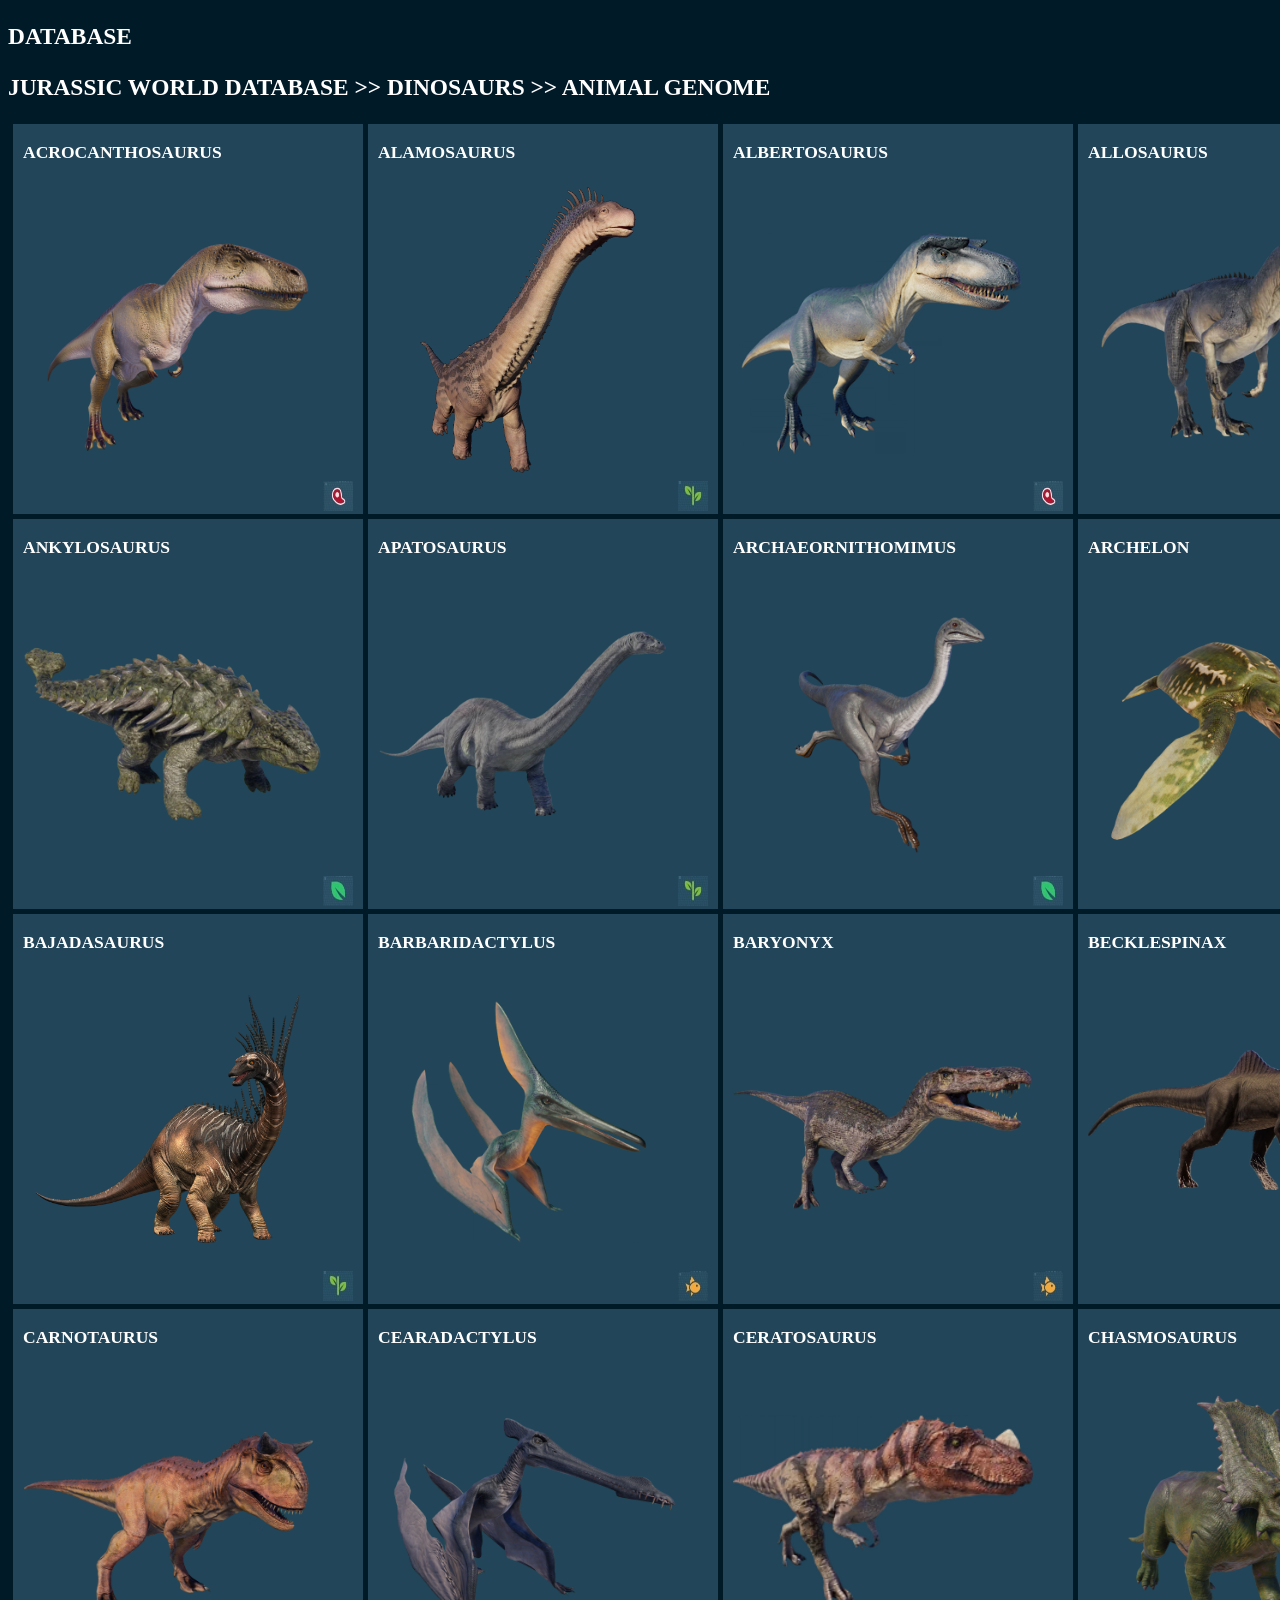
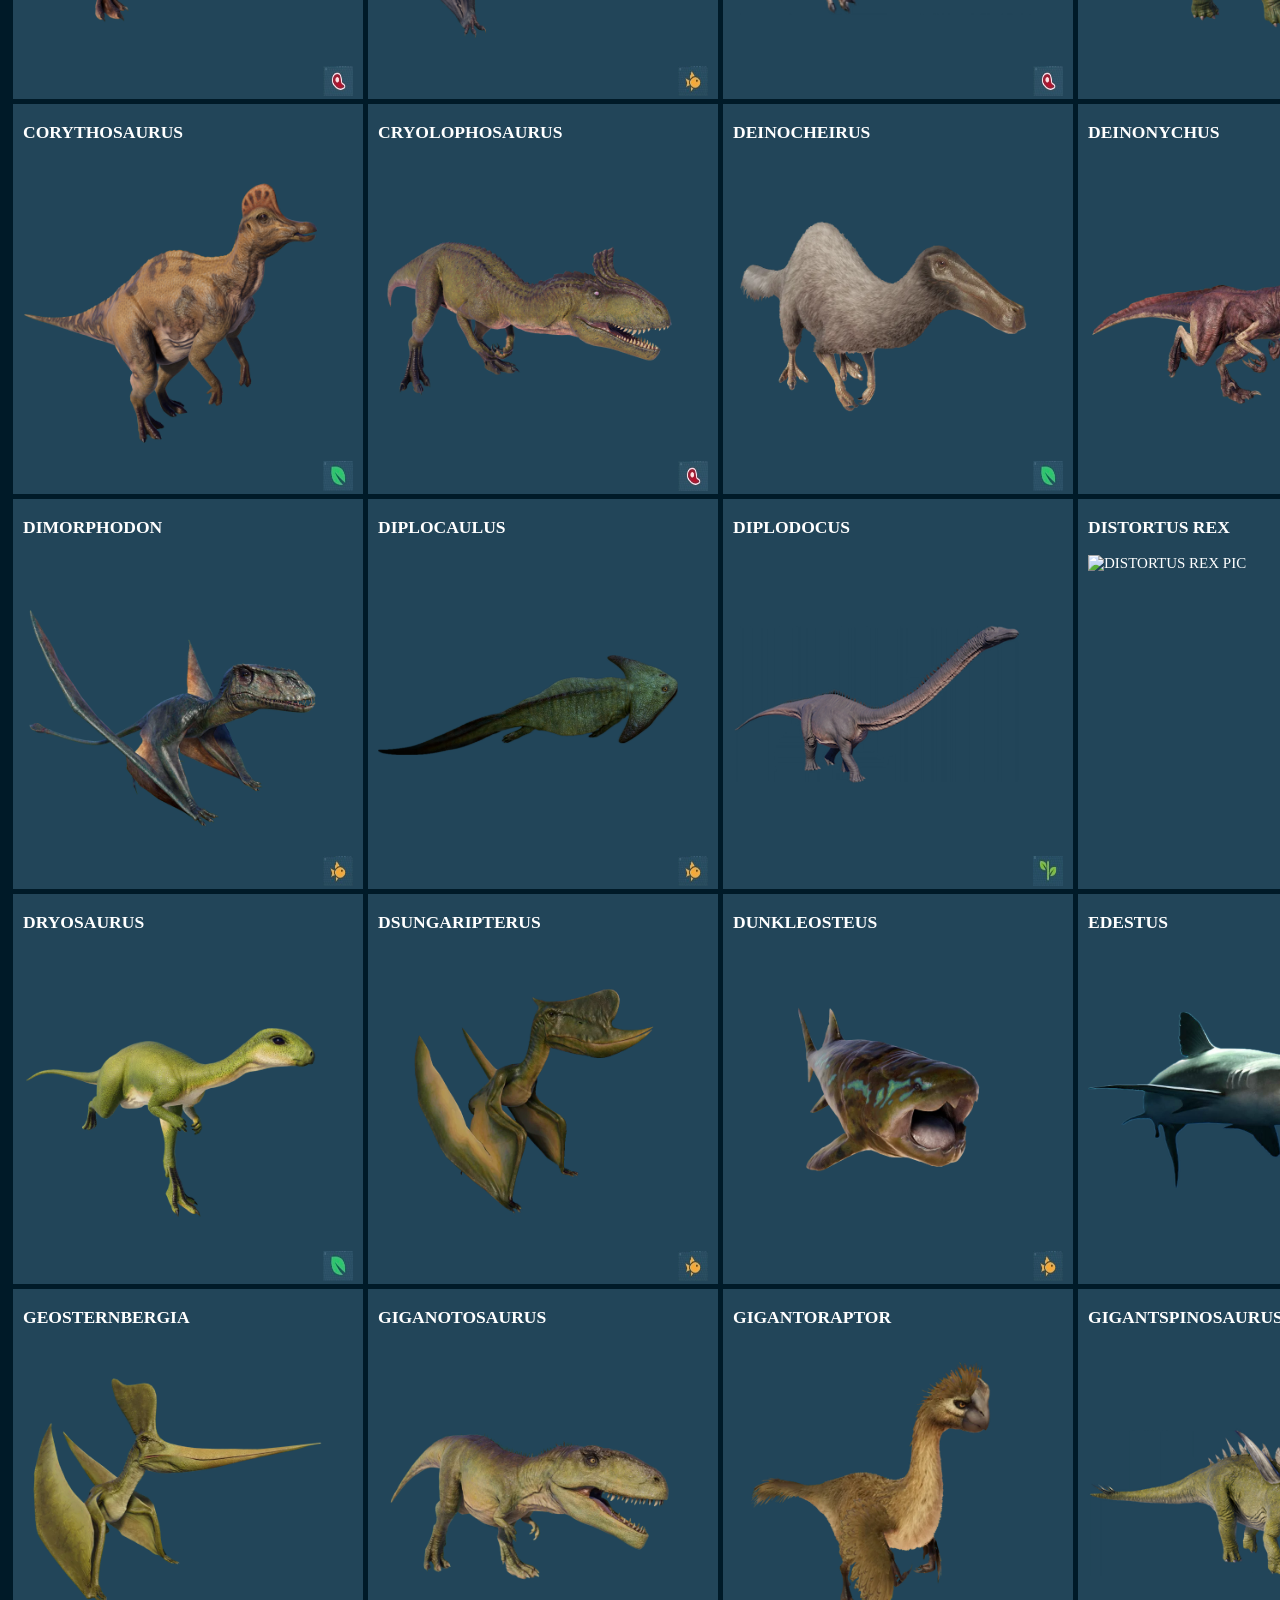
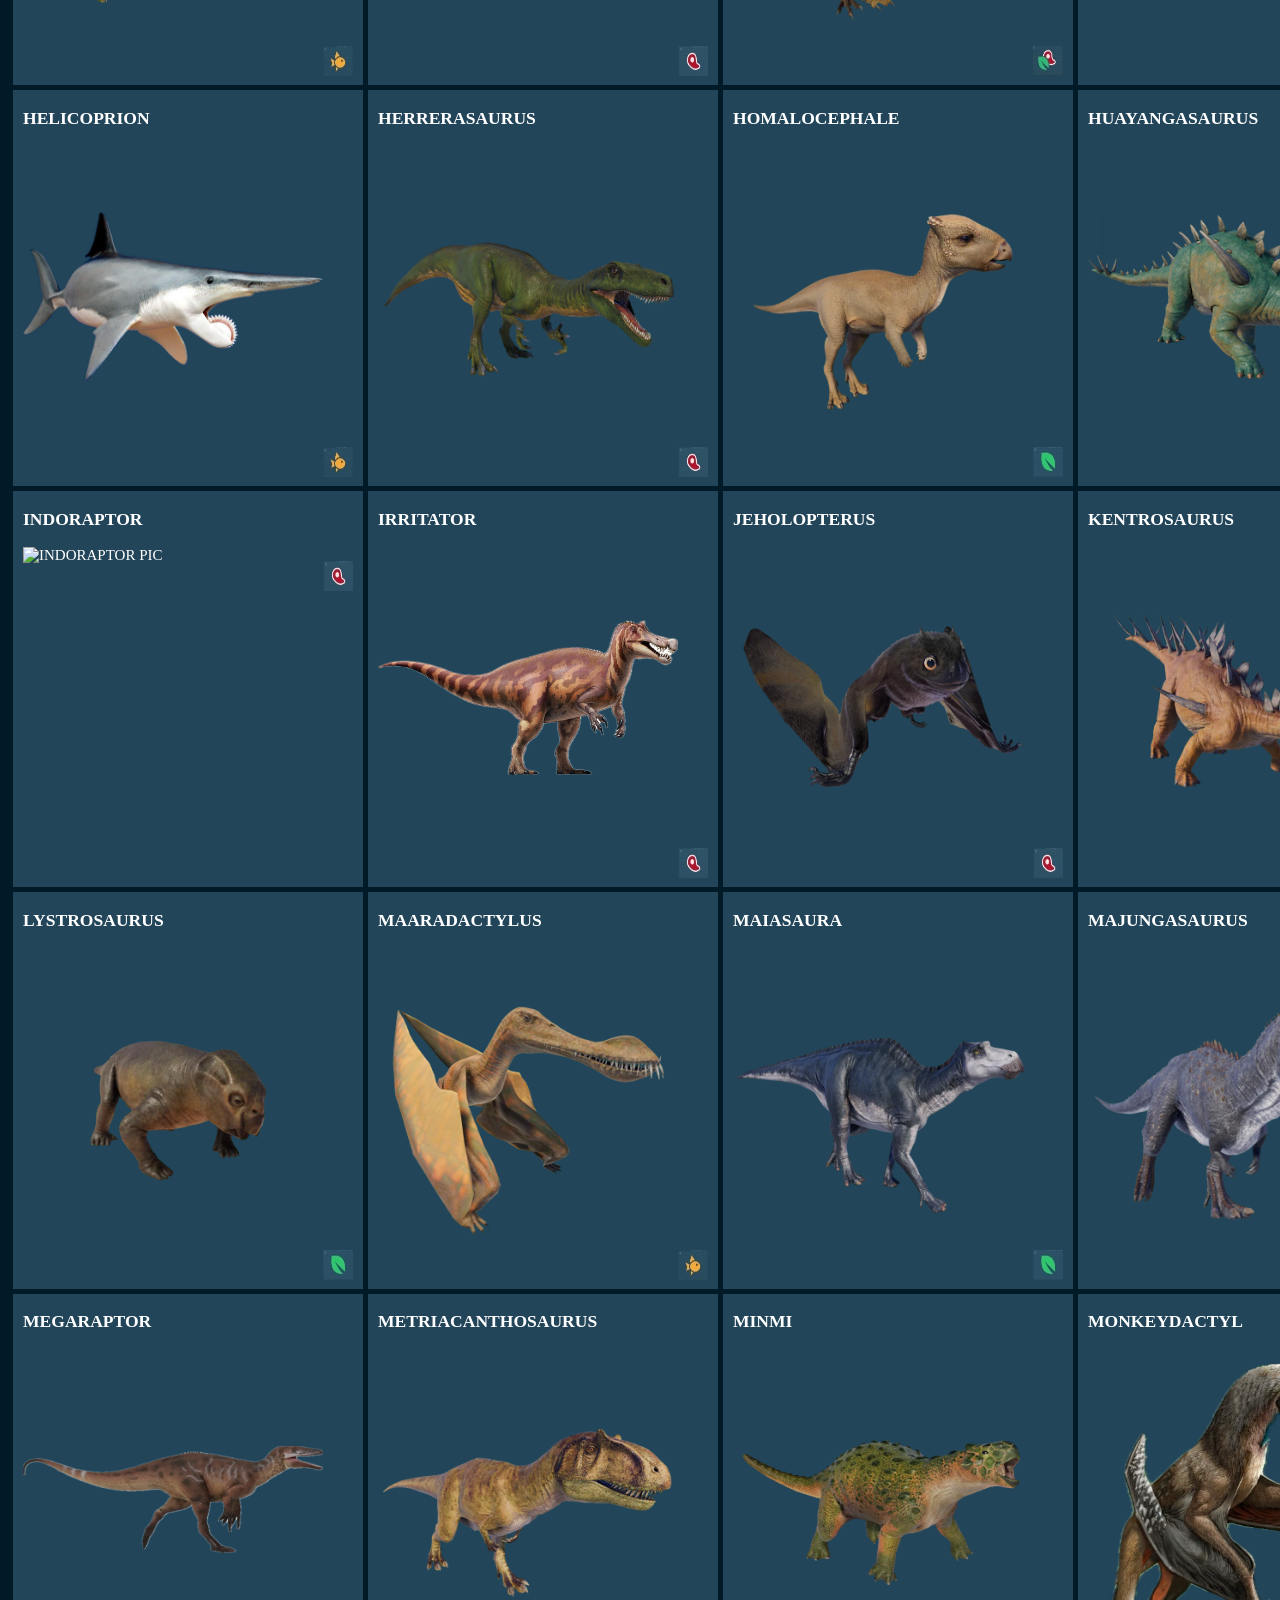
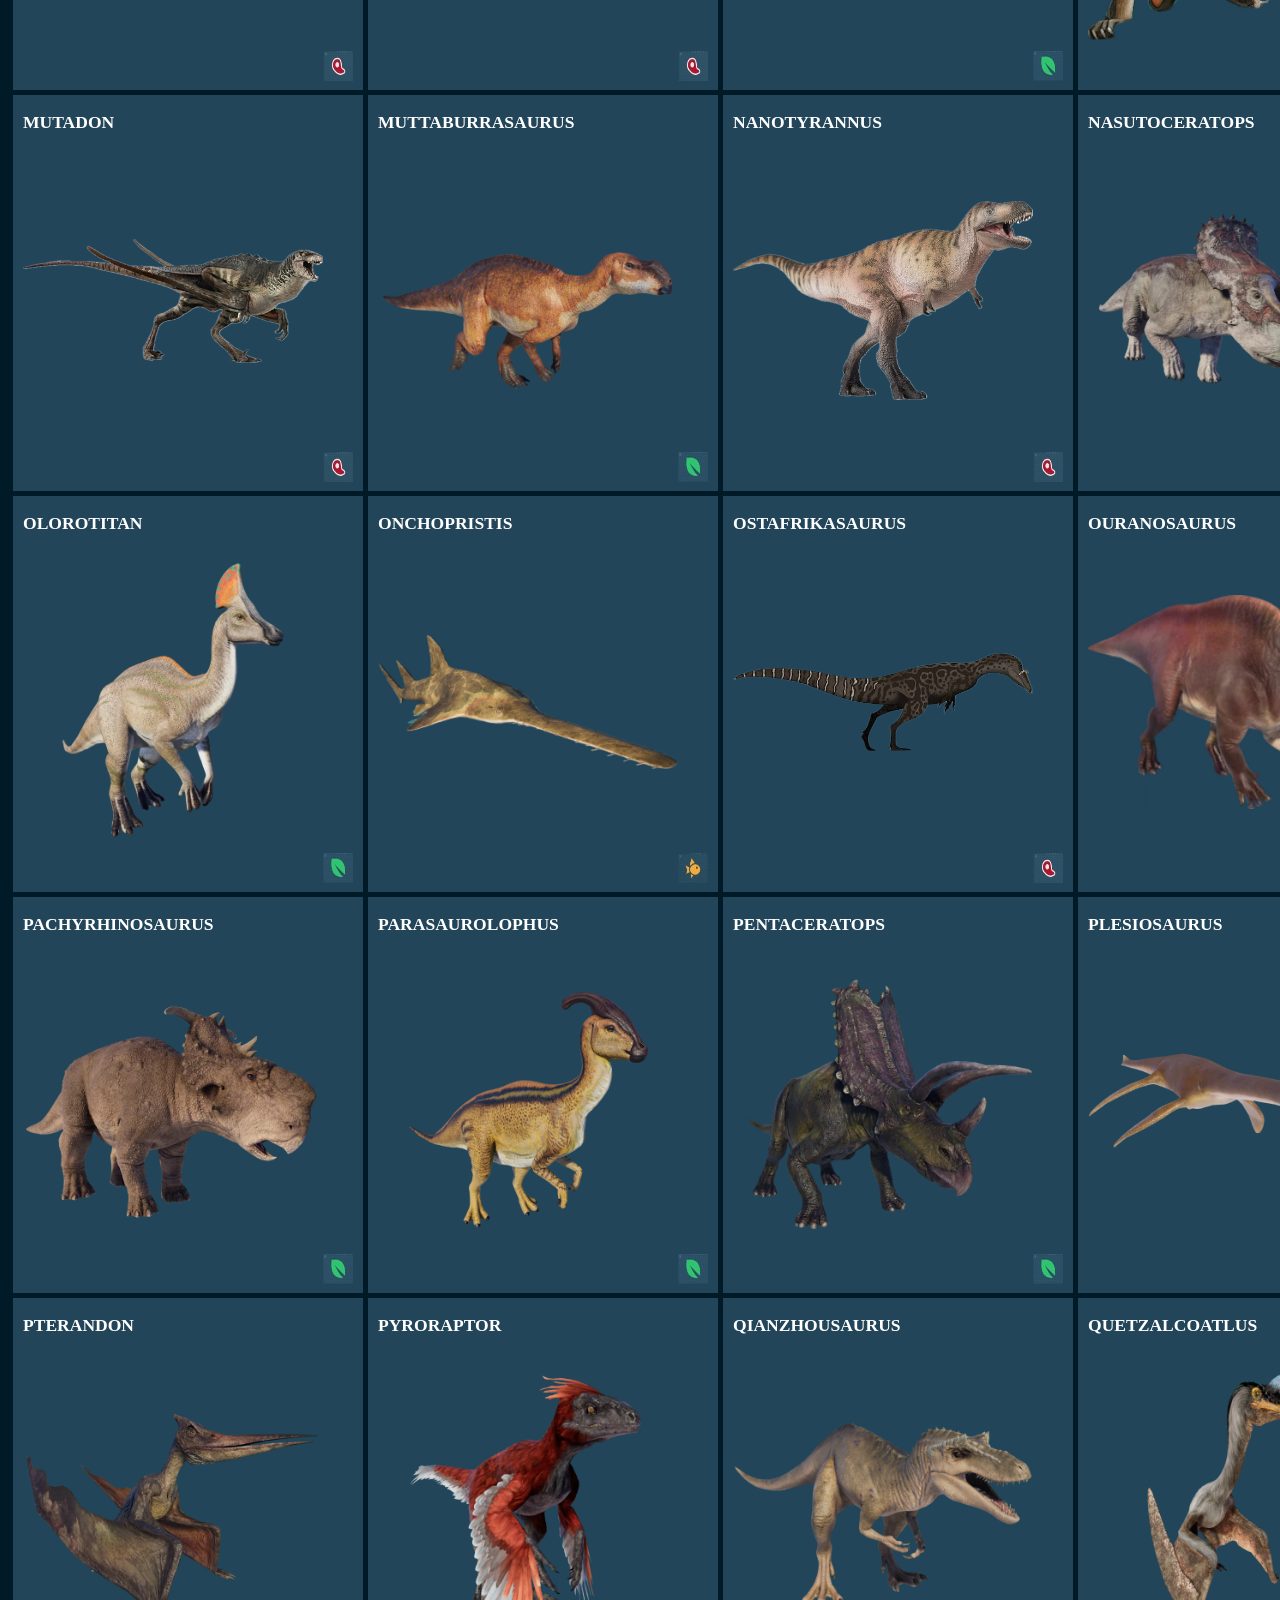
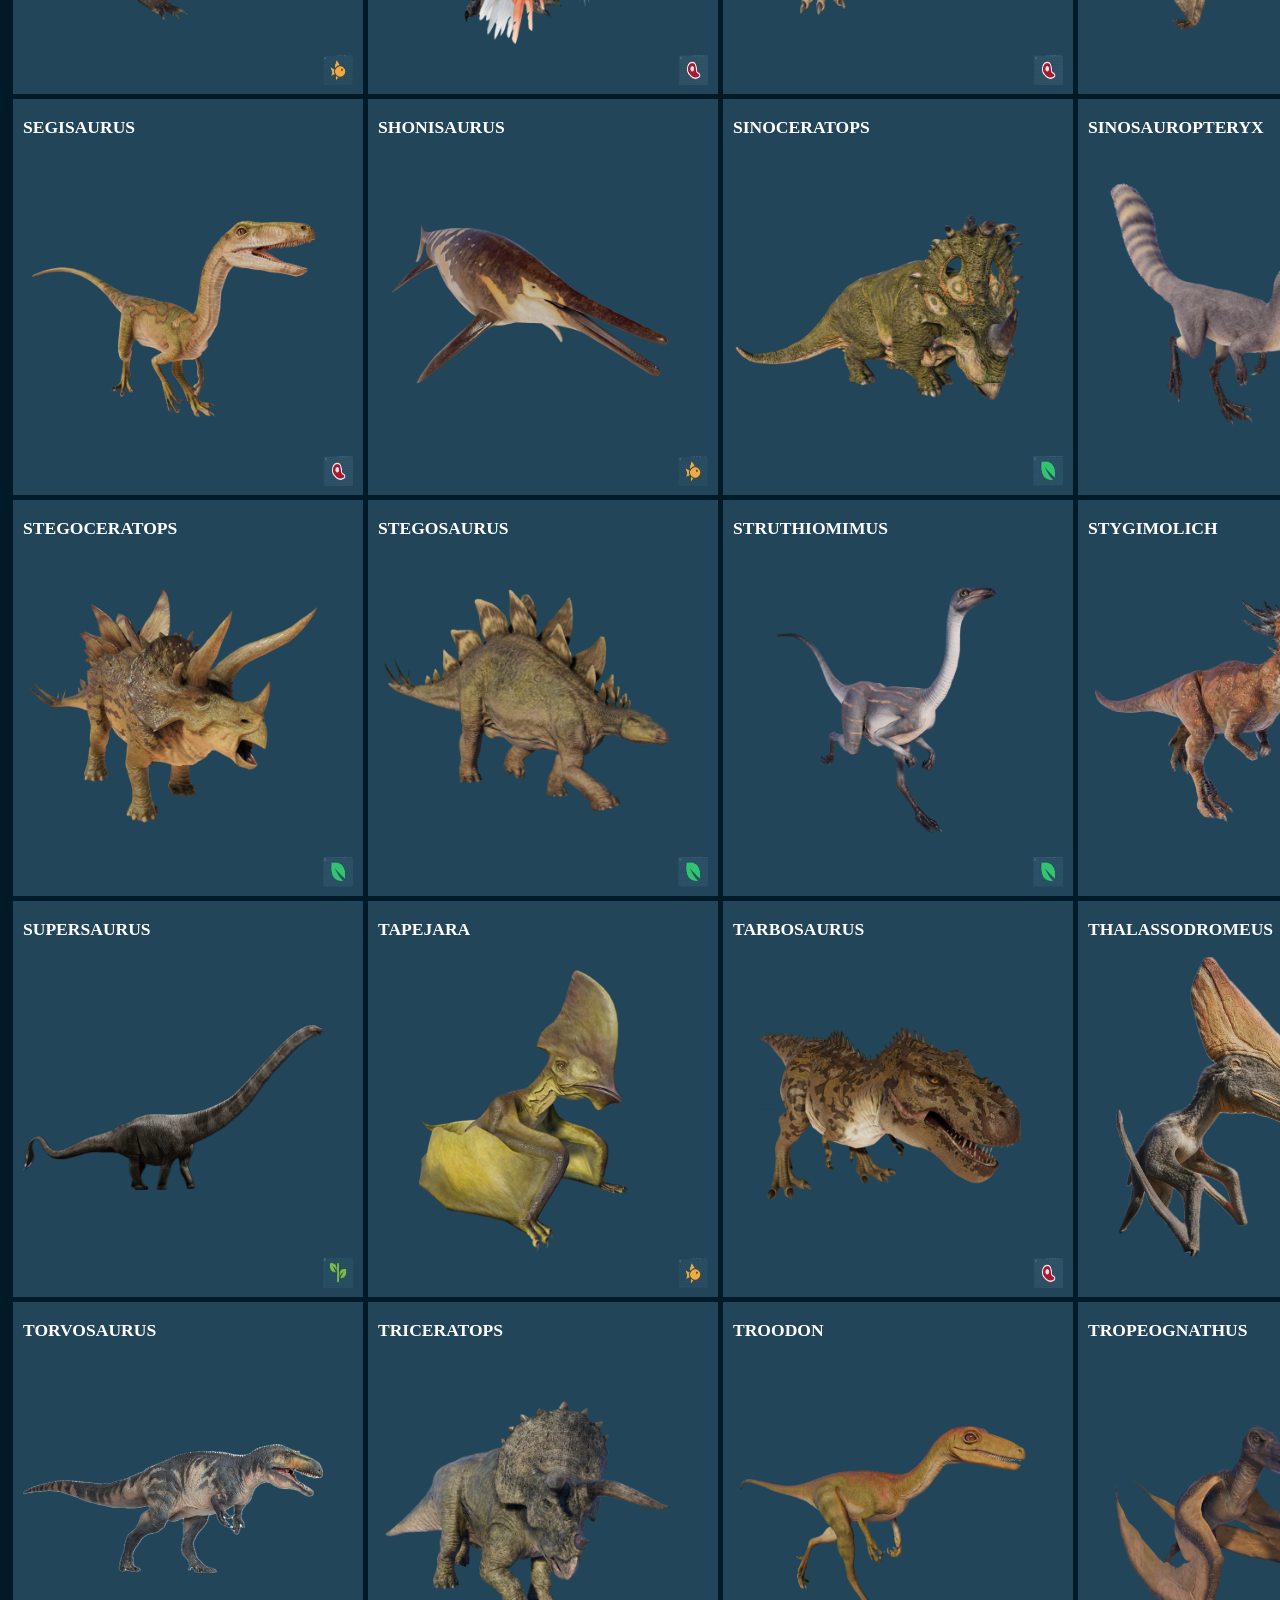
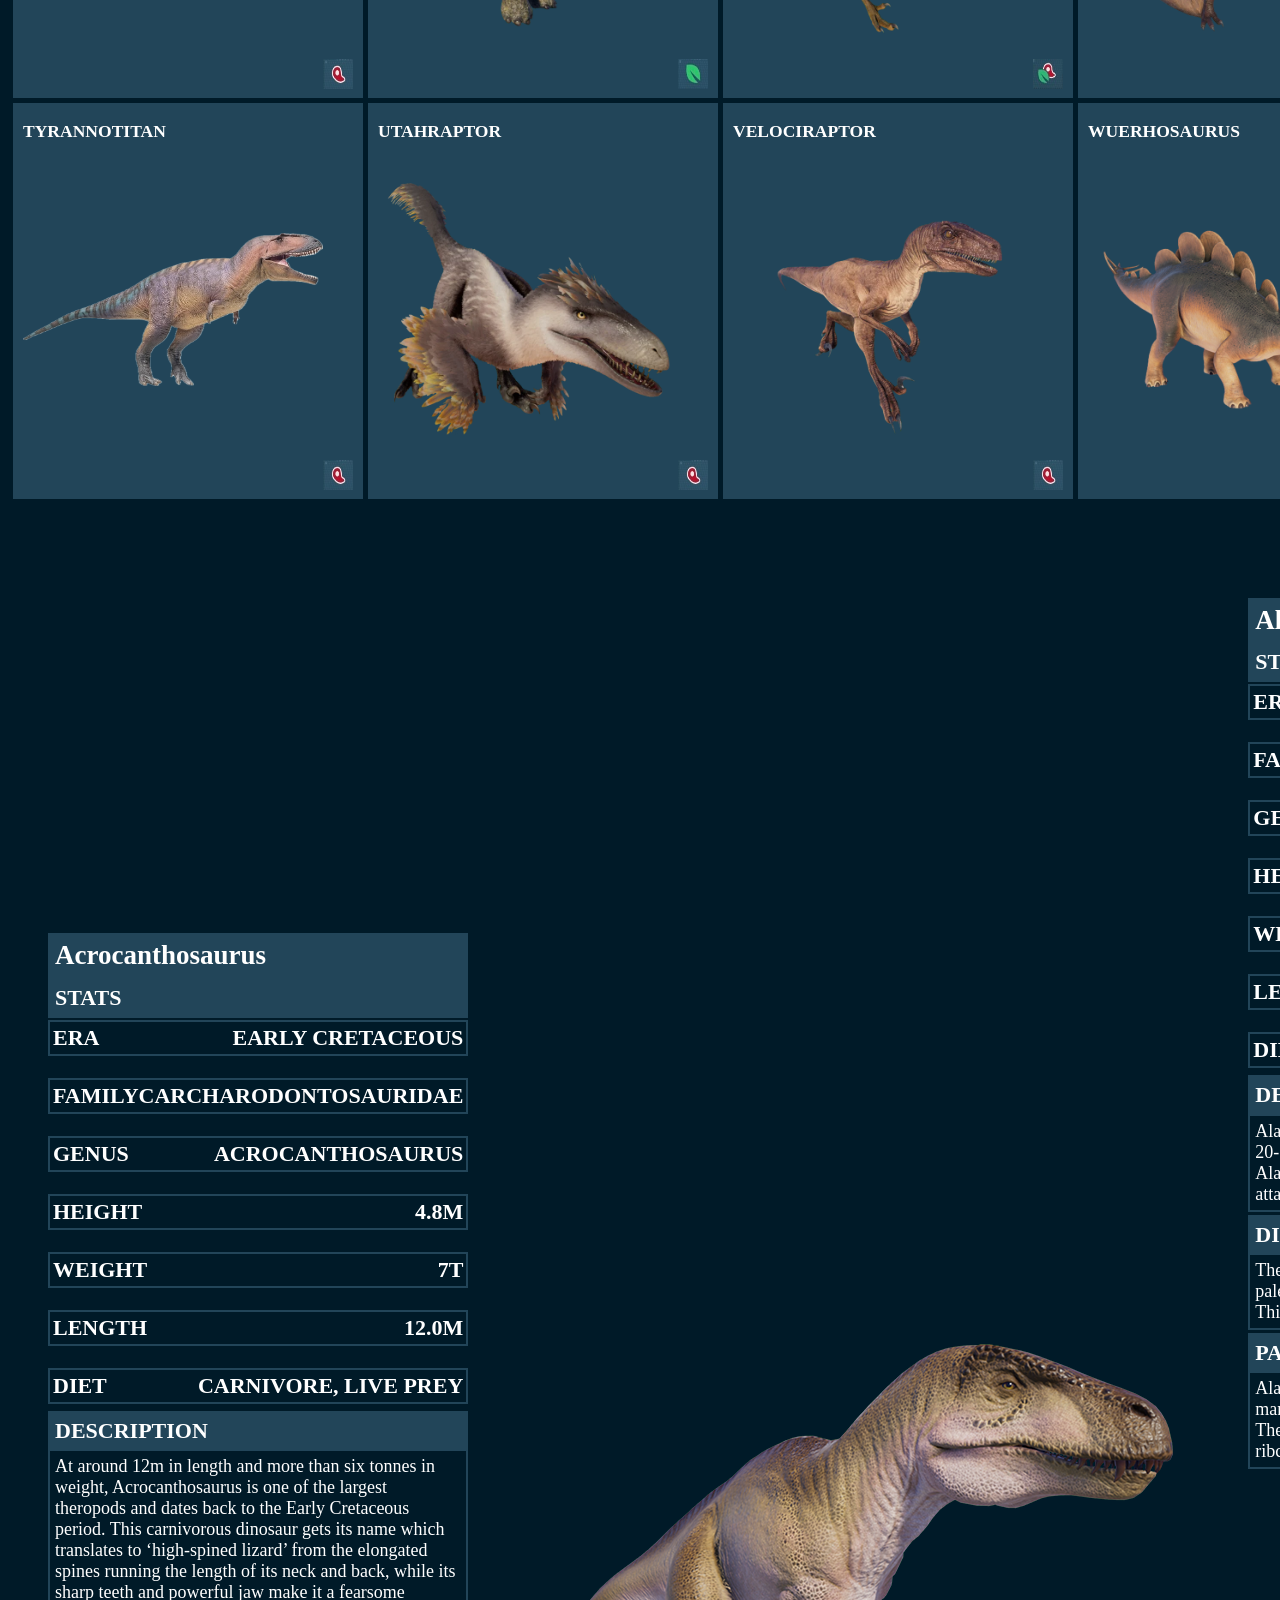
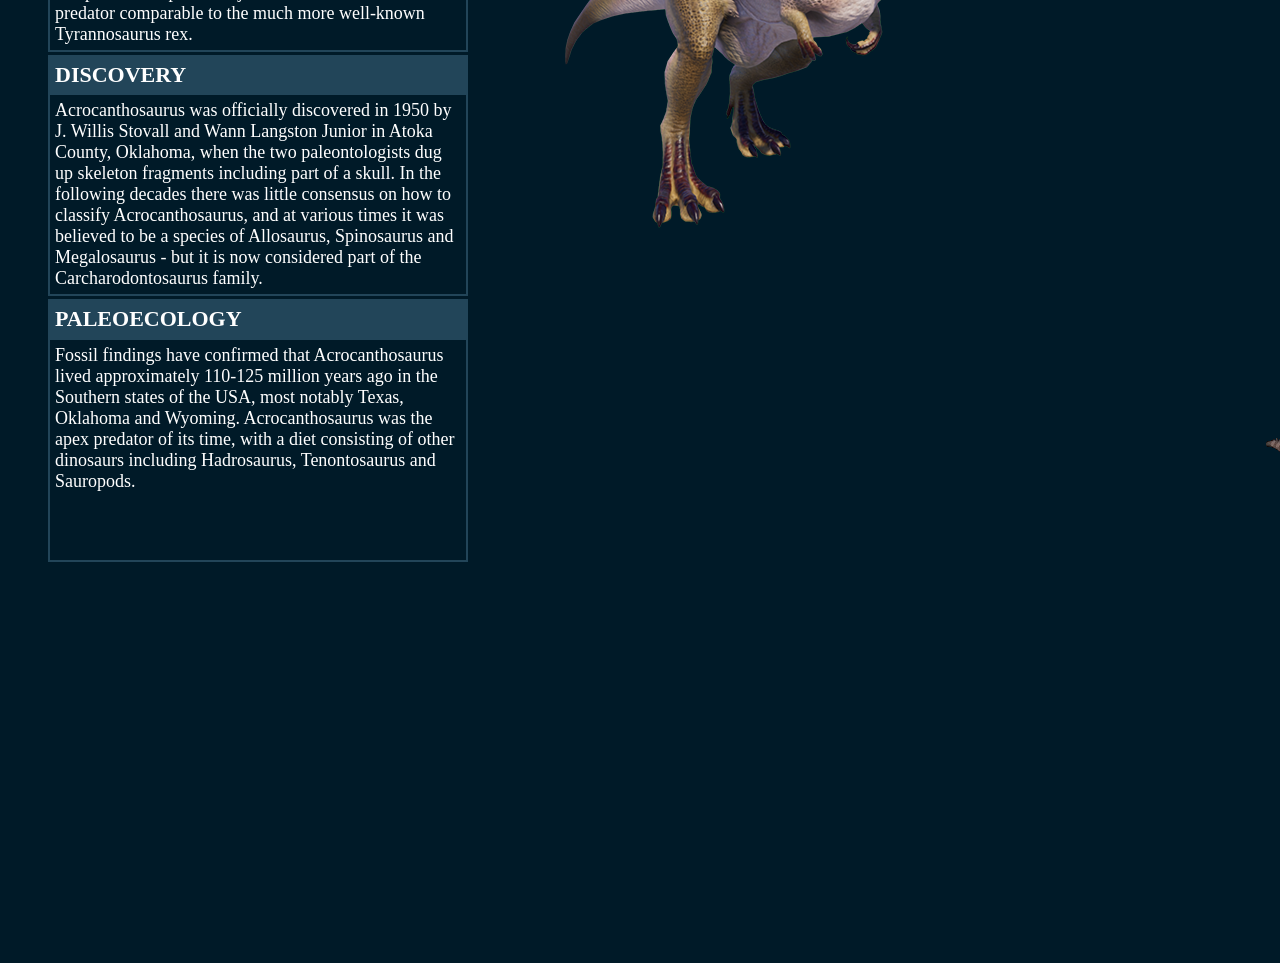
==== Dinosaur.html @ 654523eb "Layout" ====
<!DOCTYPE html>
<html lang="en">
  <!-- Head Start -->
  <head>
    <meta charset="UTF-8" />
    <meta name="viewport" content="width=device-width, initial-scale=1.0" />
    <title>JW Dinosaur Database</title>
    <link rel="stylesheet" href="style.css" />
    <favicon href="images/JWfavicon.png" />
  </head>
  <!-- Body Start -->
  <body style="background-color: rgb(0, 26, 40)">
    <section>
      <span class="Intro-Text">
        <h3>Database</h3 style="border: 2px solid #1e8ed3;">
        <h3>Jurassic World Database >> Dinosaurs >> Animal Genome</h3 style="border: 2px solid #1e8ed3;">
      </span>
    </section>
    <!-- Dinosaur Grid Start -->
    <!-- Each Grid has the name, image of dino, image of diet -->
    <section class="Dino-Grid">
      <div class="Dino-Card">
        <h3>Acrocanthosaurus</h3>
        <img
          class="Dino-Image"
          src="images/Acrocanthosaurus.png"
          alt="Acrocanthosaurus Pic"
        />
        <br />
        <img class="Dino-Diet" src="images/MeatIcon.jpg" alt="Diet Logo" />
      </div>

      <div class="Dino-Card">
        <h3>Alamosaurus</h3>
        <img
          class="Dino-Image"
          src="images/Alamosaurus.png"
          alt="Alamosaurus Pic"
        />
        <br />
        <img class="Dino-Diet" src="images/TallLeafIcon.jpg" alt="Diet Logo" />
      </div>

      <div class="Dino-Card">
        <h3>Albertosaurus</h3>
        <img
          class="Dino-Image"
          src="images/Albertosaurus.png"
          alt="Albertosaurus Pic"
        />
        <br />
        <img class="Dino-Diet" src="images/MeatIcon.jpg" alt="Diet Logo" />
      </div>

      <div class="Dino-Card">
        <h3>Allosaurus</h3>
        <img
          class="Dino-Image"
          src="images/Allosaurus.png"
          alt="Allosaurus Pic"
        />
        <br />
        <img class="Dino-Diet" src="images/MeatIcon.jpg" alt="Diet Logo" />
      </div>

      <div class="Dino-Card">
        <h3>Amargasaurus</h3>
        <img
          class="Dino-Image"
          src="images/Amargasaurus.png"
          alt=" AmargasaurusPic"
        />
        <br />
        <img class="Dino-Diet" src="images/TallLeafIcon.jpg" alt="Diet Logo" />
      </div>

      <div class="Dino-Card">
        <h3 class="Dino-text">Ammonite</h3>
        <img class="Dino-Image" src="images/Ammonite.png" alt="Ammonite Pic" />
        <br />
        <img class="Dino-Diet" src="images/FishIcon.jpg" alt="Diet Logo" />
      </div>

      <div class="Dino-Card">
        <h3>Ankylodocus</h3>
        <img
          class="Dino-Image"
          src="images/Ankylodocus.png"
          alt="Ankylodocus Pic"
        />
        <br />
        <img class="Dino-Diet" src="images/PlantIcon.jpg" alt="Diet Logo" />
      </div>

      <div class="Dino-Card">
        <h3>Ankylosaurus</h3>
        <img
          class="Dino-Image"
          src="images/Ankylosaurus.png"
          alt="Ankylosaurus Pic"
        />
        <br />
        <img class="Dino-Diet" src="images/PlantIcon.jpg" alt="Diet Logo" />
      </div>

      <div class="Dino-Card">
        <h3>Apatosaurus</h3>
        <img
          class="Dino-Image"
          src="images/Apatosaurus.png"
          alt="Apatosaurus Pic"
        />
        <br />
        <img class="Dino-Diet" src="images/TallLeafIcon.jpg" alt="Diet Logo" />
      </div>

      <div class="Dino-Card">
        <h3>Archaeornithomimus</h3>
        <img
          class="Dino-Image"
          src="images/Archaeornithomimus.png"
          alt="Archaeornithomimus Pic"
        />
        <br />
        <img class="Dino-Diet" src="images/PlantIcon.jpg" alt="Diet Logo" />
      </div>

      <div class="Dino-Card">
        <h3>Archelon</h3>
        <img
          class="Dino-Image"
          class="Dino-Image"
          src="images/Archelon.png"
          alt="Archelon Pic"
        />
        <br />
        <img class="Dino-Diet" src="images/FishIcon.jpg" alt="Diet Logo" />
      </div>

      <div class="Dino-Card">
        <h3>Atrociraptor</h3>
        <img
          class="Dino-Image"
          src="images/Atrociraptor.png"
          alt="Atrociraptor Pic"
        />
        <br />
        <img class="Dino-Diet" src="images/MeatIcon.jpg" alt="Diet Logo" />
      </div>

      <div class="Dino-Card">
        <h3>Attenborosaurus</h3>
        <img
          class="Dino-Image"
          src="images/Attenborosaurus.png"
          alt="Attenborosaurus Pic"
        />
        <br />
        <img class="Dino-Diet" src="images/FishIcon.jpg" alt="Diet Logo" />
      </div>

      <div class="Dino-Card">
        <h3>Australovenator</h3>
        <img
          class="Dino-Image"
          class="Dino-Image"
          src="images/Australovenator.png"
          alt="Australovenator Pic"
        />
        <br />
        <img class="Dino-Diet" src="images/MeatIcon.jpg" alt="Diet Logo" />
      </div>

      <div class="Dino-Card">
        <h3>Bajadasaurus</h3>
        <img
          class="Dino-Image"
          src="images/Bajadasaurus.png"
          alt="Bajadasaurus Pic"
        />
        <br />
        <img class="Dino-Diet" src="images/TallLeafIcon.jpg" alt="Diet Logo" />
      </div>

      <div class="Dino-Card">
        <h3>Barbaridactylus</h3>
        <img
          class="Dino-Image"
          src="images/Barbaridactylus.png"
          alt="Barbaridactylus Pic"
        />
        <br />
        <img class="Dino-Diet" src="images/FishIcon.jpg" alt="Diet Logo" />
      </div>

      <div class="Dino-Card">
        <h3>Baryonyx</h3>
        <img class="Dino-Image" src="images/Baryonyx.png" alt="Baryonyx Pic" />
        <br />
        <img class="Dino-Diet" src="images/FishIcon.jpg" alt="Diet Logo" />
      </div>

      <div class="Dino-Card">
        <h3>Becklespinax</h3>
        <img
          class="Dino-Image"
          src="images/Becklespinax.png"
          alt="Becklespinax Pic"
        />
        <br />
        <img class="Dino-Diet" src="images/MeatIcon.jpg" alt="Diet Logo" />
      </div>

      <div class="Dino-Card">
        <h3>Brachiosaurus</h3>
        <img
          class="Dino-Image"
          src="images/Brachiosaurus.png"
          alt="Brachiosaurus Pic"
        />
        <br />
        <img class="Dino-Diet" src="images/TallLeafIcon.jpg" alt="Diet Logo" />
      </div>

      <div class="Dino-Card">
        <h3>Camarasaurus</h3>
        <img
          class="Dino-Image"
          src="images/Camarasaurus.png"
          alt="Camarasaurus Pic"
        />
        <br />
        <img class="Dino-Diet" src="images/TallLeafIcon.jpg" alt="Diet Logo" />
      </div>

      <div class="Dino-Card">
        <h3>Carcharodontosaurus</h3>
        <img
          class="Dino-Image"
          class="Dino-Image"
          src="images/Carcharodontosaurus.png"
          alt="Carcharodontosaurus Pic"
        />
        <br />
        <img class="Dino-Diet" src="images/MeatIcon.jpg" alt="Diet Logo" />
      </div>

      <div class="Dino-Card">
        <h3>Carnotaurus</h3>
        <img
          class="Dino-Image"
          src="images/Carnotaurus.png"
          alt="Carnotaurus Pic"
        />
        <br />
        <img class="Dino-Diet" src="images/MeatIcon.jpg" alt="Diet Logo" />
      </div>

      <div class="Dino-Card">
        <h3>Cearadactylus</h3>
        <img
          class="Dino-Image"
          src="images/Cearadactylus.png"
          alt="Cearadactylus Pic"
        />
        <br />
        <img class="Dino-Diet" src="images/FishIcon.jpg" alt="Diet Logo" />
      </div>

      <div class="Dino-Card">
        <h3>Ceratosaurus</h3>
        <img
          class="Dino-Image"
          src="images/Ceratosaurus.png"
          alt="Ceratosaurus Pic"
        />
        <br />
        <img class="Dino-Diet" src="images/MeatIcon.jpg" alt="Diet Logo" />
      </div>

      <div class="Dino-Card">
        <h3>Chasmosaurus</h3>
        <img
          class="Dino-Image"
          src="images/Chasmosaurus.png"
          alt="Chasmosaurus Pic"
        />
        <br />
        <img class="Dino-Diet" src="images/PlantIcon.jpg" alt="Diet Logo" />
      </div>

      <div class="Dino-Card">
        <h3>Coelophysis</h3>
        <img
          class="Dino-Image"
          src="images/Coelophysis.png"
          alt="Coelophysis Pic"
        />
        <br />
        <img class="Dino-Diet" src="images/MeatIcon.jpg" alt="Diet Logo" />
      </div>

      <div class="Dino-Card">
        <h3>Procompsognathus</h3>
        <img
          class="Dino-Image"
          src="images/Compsognathus.png"
          alt="Compsognathus Pic"
        />
        <br />
        <img class="Dino-Diet" src="images/MeatIcon.jpg" alt="Diet Logo" />
      </div>

      <div class="Dino-Card">
        <h3>Concavenator</h3>
        <img
          class="Dino-Image"
          src="images/Concaventor.png"
          alt="Concavenator Pic"
        />
        <br />
        <img class="Dino-Diet" src="images/MeatIcon.jpg" alt="Diet Logo" />
      </div>

      <div class="Dino-Card">
        <h3>Corythosaurus</h3>
        <img
          class="Dino-Image"
          src="images/Corythosaurus.png"
          alt="Corythosaurus Pic"
        />
        <br />
        <img class="Dino-Diet" src="images/PlantIcon.jpg" alt="Diet Logo" />
      </div>

      <div class="Dino-Card">
        <h3>Cryolophosaurus</h3>
        <img
          class="Dino-Image"
          src="images/Cryolophosaurus.png"
          alt="Cryolophosaurus Pic"
        />
        <br />
        <img class="Dino-Diet" src="images/MeatIcon.jpg" alt="Diet Logo" />
      </div>

      <div class="Dino-Card">
        <h3>Deinocheirus</h3>
        <img
          class="Dino-Image"
          src="images/Deinocheirus.png"
          alt="Deinocheirus Pic"
        />
        <br />
        <img class="Dino-Diet" src="images/PlantIcon.jpg" alt="Diet Logo" />
      </div>

      <div class="Dino-Card">
        <h3>Deinonychus</h3>
        <img
          class="Dino-Image"
          src="images/Deinonychus.png"
          alt="Deinonychus Pic"
        />
        <br />
        <img class="Dino-Diet" src="images/MeatIcon.jpg" alt="Diet Logo" />
      </div>

      <div class="Dino-Card">
        <h3>Deinosuchus</h3>
        <img
          class="Dino-Image"
          src="images/Deinosuchus.png"
          alt="Deinosuchus Pic"
        />
        <br />
        <img class="Dino-Diet" src="images/MeatIcon.jpg" alt="Diet Logo" />
      </div>

      <div class="Dino-Card">
        <h3>Dilophosaurus</h3>
        <img
          class="Dino-Image"
          src="images/Dilophosuarus.png"
          alt="Dilophosaurus Pic"
        />
        <br />
        <img class="Dino-Diet" src="images/MeatIcon.jpg" alt="Diet Logo" />
      </div>

      <div class="Dino-Card">
        <h3>Dimetrodon</h3>
        <img
          class="Dino-Image"
          src="images/Dimetrodon.png"
          alt="Dimetrodon Pic"
        />
        <br />
        <img class="Dino-Diet" src="images/MeatIcon.jpg" alt="Diet Logo" />
      </div>

      <div class="Dino-Card">
        <h3>Dimorphodon</h3>
        <img
          class="Dino-Image"
          src="images/Dimorphodon.png"
          alt="Dimorphodon Pic"
        />
        <br />
        <img class="Dino-Diet" src="images/FishIcon.jpg" alt="Diet Logo" />
      </div>

      <div class="Dino-Card">
        <h3>Diplocaulus</h3>
        <img
          class="Dino-Image"
          src="images/Diplocaulus.png"
          alt="Diplocaulus Pic"
        />
        <br />
        <img class="Dino-Diet" src="images/FishIcon.jpg" alt="Diet Logo" />
      </div>

      <div class="Dino-Card">
        <h3>Diplodocus</h3>
        <img
          class="Dino-Image"
          src="images/Diplodocus.png"
          alt="Diplodocus Pic"
        />
        <br />
        <img class="Dino-Diet" src="images/TallLeafIcon.jpg" alt="Diet Logo" />
      </div>

      <div class="Dino-Card">
        <h3>Distortus Rex</h3>
        <img
          class="Dino-Image"
          src="images/Distortus Rex.png"
          alt="Distortus Rex Pic"
        />
        <br />
        <img class="Dino-Diet" src="images/MeatIcon.jpg" alt="Diet Logo" />
      </div>

      <div class="Dino-Card">
        <h3>Dracorex</h3>
        <img class="Dino-Image" src="images/Dracorex.png" alt="Dracorex Pic" />
        <br />
        <img class="Dino-Diet" src="images/PlantIcon.jpg" alt="Diet Logo" />
      </div>

      <div class="Dino-Card">
        <h3>Dracoventator</h3>
        <img
          class="Dino-Image"
          src="images/Dracovenator.png"
          alt="Dracovenator Pic"
        />
        <br />
        <img class="Dino-Diet" src="images/MeatIcon.jpg" alt="Diet Logo" />
      </div>

      <div class="Dino-Card">
        <h3>Dreadnoughtus</h3>
        <img
          class="Dino-Image"
          src="images/Dreadnoughtus.png"
          alt="Dreadnoughtus Pic"
        />
        <br />
        <img class="Dino-Diet" src="images/TallLeafIcon.jpg" alt="Diet Logo" />
      </div>

      <div class="Dino-Card">
        <h3>Dryosaurus</h3>
        <img
          class="Dino-Image"
          src="images/Dryosaurus.png"
          alt="Dryosaurus Pic"
        />
        <br />
        <img class="Dino-Diet" src="images/PlantIcon.jpg" alt="Diet Logo" />
      </div>

      <div class="Dino-Card">
        <h3>Dsungaripterus</h3>
        <img
          class="Dino-Image"
          src="images/Dsungaripterus.png"
          alt="Dsungaripterus Pic"
        />
        <br />
        <img class="Dino-Diet" src="images/FishIcon.jpg" alt="Diet Logo" />
      </div>

      <div class="Dino-Card">
        <h3>Dunkleosteus</h3>
        <img
          class="Dino-Image"
          src="images/Dunkleosteus.png"
          alt="Dunkleosteus Pic"
        />
        <br />
        <img class="Dino-Diet" src="images/FishIcon.jpg" alt="Diet Logo" />
      </div>

      <div class="Dino-Card">
        <h3>Edestus</h3>
        <img class="Dino-Image" src="images/Edestus.png" alt="Edestus Pic" />
        <br />
        <img class="Dino-Diet" src="images/FishIcon.jpg" alt="Diet Logo" />
      </div>

      <div class="Dino-Card">
        <h3>Edmontosaurus</h3>
        <img
          class="Dino-Image"
          src="images/Edmontosaurus.png"
          alt="Edmontosaurus Pic"
        />
        <br />
        <img class="Dino-Diet" src="images/PlantIcon.jpg" alt="Diet Logo" />
      </div>

      <div class="Dino-Card">
        <h3>Elasmosaurus</h3>
        <img
          class="Dino-Image"
          src="images/Elasmosaurus.png"
          alt="Elasmosaurus Pic"
        />
        <br />
        <img class="Dino-Diet" src="images/FishIcon.jpg" alt="Diet Logo" />
      </div>

      <div class="Dino-Card">
        <h3>Galimimus</h3>
        <img
          class="Dino-Image"
          src="images/Gallimimus.png"
          alt="Galimimus Pic"
        />
        <br />
        <img class="Dino-Diet" src="images/PlantIcon.jpg" alt="Diet Logo" />
      </div>

      <div class="Dino-Card">
        <h3>Geosternbergia</h3>
        <img
          class="Dino-Image"
          src="images/Geosternbergia.png"
          alt="Geosternbergia Pic"
        />
        <br />
        <img class="Dino-Diet" src="images/FishIcon.jpg" alt="Diet Logo" />
      </div>

      <div class="Dino-Card">
        <h3>Giganotosaurus</h3>
        <img
          class="Dino-Image"
          src="images/Giganotosaurus.png"
          alt="Giganotosaurus Pic"
        />
        <br />
        <img class="Dino-Diet" src="images/MeatIcon.jpg" alt="Diet Logo" />
      </div>

      <div class="Dino-Card">
        <h3>Gigantoraptor</h3>
        <img
          class="Dino-Image"
          src="images/Gigantoraptor.png"
          alt="Gigantoraptor Pic"
        />
        <br />
        <img class="Dino-Diet" src="images/Omnivore.jpg" alt="Diet Logo" />
      </div>

      <div class="Dino-Card">
        <h3>Gigantspinosaurus</h3>
        <img
          class="Dino-Image"
          src="images/Gigantspinosaurus.png"
          alt="Giganotosaurus Pic"
        />
        <br />
        <img class="Dino-Diet" src="images/PlantIcon.jpg" alt="Diet Logo" />
      </div>

      <div class="Dino-Card">
        <h3>Gorgonops</h3>
        <img
          class="Dino-Image"
          src="images/Gorgonops.png"
          alt="Gorgonops Pic"
        />
        <br />
        <img class="Dino-Diet" src="images/MeatIcon.jpg" alt="Diet Logo" />
      </div>

      <div class="Dino-Card">
        <h3>Gorgosaurus</h3>
        <img
          class="Dino-Image"
          src="images/Gorgosaurus.png"
          alt="Gorgosaurus Pic"
        />
        <br />
        <img class="Dino-Diet" src="images/MeatIcon.jpg" alt="Diet Logo" />
      </div>

      <div class="Dino-Card">
        <h3>Hatzegopteryx</h3>
        <img
          class="Dino-Image"
          src="images/Hatzegopteryx.png"
          alt="Hatzegopteryx Pic"
        />
        <br />
        <img class="Dino-Diet" src="images/MeatIcon.jpg" alt="Diet Logo" />
      </div>

      <div class="Dino-Card">
        <h3>Helicoprion</h3>
        <img
          class="Dino-Image"
          src="images/Helicoprion.png"
          alt="Helicoprion Pic"
        />
        <br />
        <img class="Dino-Diet" src="images/FishIcon.jpg" alt="Diet Logo" />
      </div>

      <div class="Dino-Card">
        <h3>Herrerasaurus</h3>
        <img
          class="Dino-Image"
          src="images/Herrerasaurus.png"
          alt="Herrerasaurus Pic"
        />
        <br />
        <img class="Dino-Diet" src="images/MeatIcon.jpg" alt="Diet Logo" />
      </div>

      <div class="Dino-Card">
        <h3>Homalocephale</h3>
        <img
          class="Dino-Image"
          src="images/Homalocephale.png"
          alt="Homalocephale Pic"
        />
        <br />
        <img class="Dino-Diet" src="images/PlantIcon.jpg" alt="Diet Logo" />
      </div>

      <div class="Dino-Card">
        <h3>Huayangasaurus</h3>
        <img
          class="Dino-Image"
          src="images/Huayangosaurus.png"
          alt="Huayangasaurus Pic"
        />
        <br />
        <img class="Dino-Diet" src="images/PlantIcon.jpg" alt="Diet Logo" />
      </div>

      <div class="Dino-Card">
        <h3>Ichthyosaurus</h3>
        <img
          class="Dino-Image"
          src="images/Ichthyosaurus.png"
          alt="Ichthyosaurus Pic"
        />
        <br />
        <img class="Dino-Diet" src="images/FishIcon.jpg" alt="Diet Logo" />
      </div>
      <div class="Dino-Card">
        <h3>Igaunodon</h3>
        <img
          class="Dino-Image"
          src="images/Iguanodon.png"
          alt="Iguanodon Pic"
        />
        <br />
        <img class="Dino-Diet" src="images/PlantIcon.jpg" alt="Diet Logo" />
      </div>

      <div class="Dino-Card">
        <h3>Indominus Rex</h3>
        <img
          class="Dino-Image"
          src="images/Indominus Rex.png"
          alt="Indominus Rex Pic"
        />
        <br />
        <img class="Dino-Diet" src="images/MeatIcon.jpg" alt="Diet Logo" />
      </div>

      <div class="Dino-Card">
        <h3>Indoraptor</h3>
        <img
          class="Dino-Image"
          src="images/Indoraptor.png"
          alt="Indoraptor Pic"
        />
        <br />
        <img class="Dino-Diet" src="images/MeatIcon.jpg" alt="Diet Logo" />
      </div>

      <div class="Dino-Card">
        <h3>Irritator</h3>
        <img
          class="Dino-Image"
          src="images/Irritator.png"
          alt="Irritator Pic"
        />
        <br />
        <img class="Dino-Diet" src="images/MeatIcon.jpg" alt="Diet Logo" />
      </div>

      <div class="Dino-Card">
        <h3>Jeholopterus</h3>
        <img
          class="Dino-Image"
          src="images/Jeholopterus.png"
          alt="Jeholopterus Pic"
        />
        <br />
        <img class="Dino-Diet" src="images/MeatIcon.jpg" alt="Diet Logo" />
      </div>

      <div class="Dino-Card">
        <h3>Kentrosaurus</h3>
        <img
          class="Dino-Image"
          src="images/Kentrosaurus.png"
          alt="Kentrosaurus Pic"
        />
        <br />
        <img class="Dino-Diet" src="images/PlantIcon.jpg" alt="Diet Logo" />
      </div>

      <div class="Dino-Card">
        <h3>Kronosaurus</h3>
        <img
          class="Dino-Image"
          src="images/Kronosaurus.png"
          alt="Kronosaurus Pic"
        />
        <br />
        <img class="Dino-Diet" src="images/FishIcon.jpg" alt="Diet Logo" />
      </div>

      <div class="Dino-Card">
        <h3>Liopleurodon</h3>
        <img
          class="Dino-Image"
          src="images/Liopleurodon.png"
          alt="Liopleurodon Pic"
        />
        <br />
        <img class="Dino-Diet" src="images/FishIcon.jpg" alt="Diet Logo" />
      </div>

      <div class="Dino-Card">
        <h3>Lokiceratops</h3>
        <img
          class="Dino-Image"
          src="images/Lokiceratops.png"
          alt="Lokiceratops Pic"
        />
        <br />
        <img class="Dino-Diet" src="images/PlantIcon.jpg" alt="Diet Logo" />
      </div>

      <div class="Dino-Card">
        <h3>Lystrosaurus</h3>
        <img
          class="Dino-Image"
          src="images/Lystrosaurus.png"
          alt="Lystrosaurus Pic"
        />
        <br />
        <img class="Dino-Diet" src="images/PlantIcon.jpg" alt="Diet Logo" />
      </div>

      <div class="Dino-Card">
        <h3>Maaradactylus</h3>
        <img
          class="Dino-Image"
          src="images/Maaradactylus.png"
          alt="Maaradactylus Pic"
        />
        <br />
        <img class="Dino-Diet" src="images/FishIcon.jpg" alt="Diet Logo" />
      </div>

      <div class="Dino-Card">
        <h3>Maiasaura</h3>
        <img
          class="Dino-Image"
          src="images/Maiasaura.png"
          alt="Maiasaura Pic"
        />
        <br />
        <img class="Dino-Diet" src="images/PlantIcon.jpg" alt="Diet Logo" />
      </div>

      <div class="Dino-Card">
        <h3>Majungasaurus</h3>
        <img
          class="Dino-Image"
          src="images/Majungasaurus.png"
          alt="Majungasaurus Pic"
        />
        <br />
        <img class="Dino-Diet" src="images/MeatIcon.jpg" alt="Diet Logo" />
      </div>

      <div class="Dino-Card">
        <h3>Mamenchisaurus</h3>
        <img
          class="Dino-Image"
          src="images/Mamenchisaurus.png"
          alt="Mamenchisaurus Pic"
        />
        <br />
        <img class="Dino-Diet" src="images/TallLeafIcon.jpg" alt="Diet Logo" />
      </div>

      <div class="Dino-Card">
        <h3>Megalodon</h3>
        <img
          class="Dino-Image"
          src="images/Megalodon.png"
          alt="Megalodon Pic"
        />
        <br />
        <img class="Dino-Diet" src="images/FishIcon.jpg" alt="Diet Logo" />
      </div>

      <div class="Dino-Card">
        <h3>Megalosaurus</h3>
        <img
          class="Dino-Image"
          src="images/Megalosaurus.png"
          alt="Megalosaurus Pic"
        />
        <br />
        <img class="Dino-Diet" src="images/MeatIcon.jpg" alt="Diet Logo" />
      </div>

      <div class="Dino-Card">
        <h3>Megaraptor</h3>
        <img
          class="Dino-Image"
          src="images/Megaraptor.png"
          alt="Megaraptor Pic"
        />
        <br />
        <img class="Dino-Diet" src="images/MeatIcon.jpg" alt="Diet Logo" />
      </div>

      <div class="Dino-Card">
        <h3>Metriacanthosaurus</h3>
        <img
          class="Dino-Image"
          src="images/Metriacanthosaurus.png"
          alt="Metriacanthosaurus Pic"
        />
        <br />
        <img class="Dino-Diet" src="images/MeatIcon.jpg" alt="Diet Logo" />
      </div>

      <div class="Dino-Card">
        <h3>Minmi</h3>
        <img class="Dino-Image" src="images/Minmi.png" alt="Minmi Pic" />
        <br />
        <img class="Dino-Diet" src="images/PlantIcon.jpg" alt="Diet Logo" />
      </div>

      <div class="Dino-Card">
        <h3>Monkeydactyl</h3>
        <img
          class="Dino-Image"
          src="images/Monkeydactyl.png"
          alt="Monkeydactyl Pic"
        />
        <br />
        <img class="Dino-Diet" src="images/Insectivore.jpg" alt="Diet Logo" />
      </div>

      <div class="Dino-Card">
        <h3>Monolophosaurus</h3>
        <img
          class="Dino-Image"
          src="images/Monolophosaurus.png"
          alt="Monolophosaurus Pic"
        />
        <br />
        <img class="Dino-Diet" src="images/MeatIcon.jpg" alt="Diet Logo" />
      </div>

      <div class="Dino-Card">
        <h3>Moros Intrepedis</h3>
        <img
          class="Dino-Image"
          src="images/Moros Intrepedis.png"
          alt="Moros Intrepedis Pic"
        />
        <br />
        <img class="Dino-Diet" src="images/MeatIcon.jpg" alt="Diet Logo" />
      </div>

      <div class="Dino-Card">
        <h3>Mosasaurus</h3>
        <img
          class="Dino-Image"
          src="images/Mosasaurus.png"
          alt="Mosasaurus Pic"
        />
        <br />
        <img class="Dino-Diet" src="images/FishIcon.jpg" alt="Diet Logo" />
      </div>

      <div class="Dino-Card">
        <h3>Mutadon</h3>
        <img class="Dino-Image" src="images/Mutadon.png" alt="Mutadon Pic" />
        <br />
        <img class="Dino-Diet" src="images/MeatIcon.jpg" alt="Diet Logo" />
      </div>

      <div class="Dino-Card">
        <h3>Muttaburrasaurus</h3>
        <img
          class="Dino-Image"
          src="images/Muttaburrasaurus.png"
          alt="Muttaburrasaurus Pic"
        />
        <br />
        <img class="Dino-Diet" src="images/PlantIcon.jpg" alt="Diet Logo" />
      </div>

      <div class="Dino-Card">
        <h3>Nanotyrannus</h3>
        <img
          class="Dino-Image"
          src="images/Nanotyrannus.png"
          alt="Nanotyrannus Pic"
        />
        <br />
        <img class="Dino-Diet" src="images/MeatIcon.jpg" alt="Diet Logo" />
      </div>

      <div class="Dino-Card">
        <h3>Nasutoceratops</h3>
        <img
          class="Dino-Image"
          src="images/Nasutoceratops.png"
          alt="Nasutoceratops Pic"
        />
        <br />
        <img class="Dino-Diet" src="images/PlantIcon.jpg" alt="Diet Logo" />
      </div>

      <div class="Dino-Card">
        <h3>Nigersaurus</h3>
        <img
          class="Dino-Image"
          src="images/Nigersaurus.png"
          alt="Nigersaurus Pic"
        />
        <br />
        <img class="Dino-Diet" src="images/TallLeafIcon.jpg" alt="Diet Logo" />
      </div>

      <div class="Dino-Card">
        <h3>Nodosaurus</h3>
        <img
          class="Dino-Image"
          src="images/Nodosaurus.png"
          alt="Nodosaurus Pic"
        />
        <br />
        <img class="Dino-Diet" src="images/PlantIcon.jpg" alt="Diet Logo" />
      </div>

      <div class="Dino-Card">
        <h3>Nothosaurus</h3>
        <img
          class="Dino-Image"
          src="images/Nothosaurus.png"
          alt="Nothosaurus Pic"
        />
        <br />
        <img class="Dino-Diet" src="images/FishIcon.jpg" alt="Diet Logo" />
      </div>

      <div class="Dino-Card">
        <h3>Olorotitan</h3>
        <img
          class="Dino-Image"
          src="images/Olorotitan.png"
          alt="Olorotitan Pic"
        />
        <br />
        <img class="Dino-Diet" src="images/PlantIcon.jpg" alt="Diet Logo" />
      </div>

      <div class="Dino-Card">
        <h3>Onchopristis</h3>
        <img
          class="Dino-Image"
          src="images/Onchopristis.png"
          alt="Onchopristis Pic"
        />
        <br />
        <img class="Dino-Diet" src="images/FishIcon.jpg" alt="Diet Logo" />
      </div>

      <div class="Dino-Card">
        <h3>Ostafrikasaurus</h3>
        <img
          class="Dino-Image"
          src="images/Ostafrikasaurus.png"
          alt="Ostafrikasaurus Pic"
        />
        <br />
        <img class="Dino-Diet" src="images/MeatIcon.jpg" alt="Diet Logo" />
      </div>

      <div class="Dino-Card">
        <h3>Ouranosaurus</h3>
        <img
          class="Dino-Image"
          src="images/Ouranosaurus.png"
          alt="Ouranosaurus Pic"
        />
        <br />
        <img class="Dino-Diet" src="images/PlantIcon.jpg" alt="Diet Logo" />
      </div>

      <div class="Dino-Card">
        <h3>Oviraptor</h3>
        <img
          class="Dino-Image"
          src="images/Oviraptor.png"
          alt="Oviraptor Pic"
        />
        <br />
        <img class="Dino-Diet" src="images/Omnivore.jpg" alt="Diet Logo" />
      </div>

      <div class="Dino-Card">
        <h3>Oxalaia</h3>
        <img class="Dino-Image" src="images/Oxalaia.png" alt="Oxalaia Pic" />
        <br />
        <img class="Dino-Diet" src="images/MeatIcon.jpg" alt="Diet Logo" />
      </div>

      <div class="Dino-Card">
        <h3>Pachycephalosaurus</h3>
        <img
          class="Dino-Image"
          src="images/Pachycephalosaurus.png"
          alt="Pachycephalosaurus Pic"
        />
        <br />
        <img class="Dino-Diet" src="images/PlantIcon.jpg" alt="Diet Logo" />
      </div>

      <div class="Dino-Card">
        <h3>Pachyrhinosaurus</h3>
        <img
          class="Dino-Image"
          src="images/Pachyrhinosaurus.png"
          alt="Pachyrhinosaurus Pic"
        />
        <br />
        <img class="Dino-Diet" src="images/PlantIcon.jpg" alt="Diet Logo" />
      </div>

      <div class="Dino-Card">
        <h3>Parasaurolophus</h3>
        <img
          class="Dino-Image"
          src="images/Parasaurolophus.png"
          alt="Parasaurolophus Pic"
        />
        <br />
        <img class="Dino-Diet" src="images/PlantIcon.jpg" alt="Diet Logo" />
      </div>

      <div class="Dino-Card">
        <h3>Pentaceratops</h3>
        <img
          class="Dino-Image"
          src="images/Pentaceratops.png"
          alt="Pentaceratops Pic"
        />
        <br />
        <img class="Dino-Diet" src="images/PlantIcon.jpg" alt="Diet Logo" />
      </div>

      <div class="Dino-Card">
        <h3>Plesiosaurus</h3>
        <img
          class="Dino-Image"
          src="images/Plesiosaurus.png"
          alt="Plesiosaurus Pic"
        />
        <br />
        <img class="Dino-Diet" src="images/FishIcon.jpg" alt="Diet Logo" />
      </div>

      <div class="Dino-Card">
        <h3>Polacanthus</h3>
        <img
          class="Dino-Image"
          src="images/Polacanthus.png"
          alt="Polacanthus Pic"
        />
        <br />
        <img class="Dino-Diet" src="images/PlantIcon.jpg" alt="Diet Logo" />
      </div>

      <div class="Dino-Card">
        <h3>Postosuchus</h3>
        <img
          class="Dino-Image"
          src="images/Postosuchus.png"
          alt="Postosuchus Pic"
        />
        <br />
        <img class="Dino-Diet" src="images/MeatIcon.jpg" alt="Diet Logo" />
      </div>

      <div class="Dino-Card">
        <h3>Proceratosaurus</h3>
        <img
          class="Dino-Image"
          src="images/Proceratosaurus.png"
          alt="Proceratosaurus Pic"
        />
        <br />
        <img class="Dino-Diet" src="images/MeatIcon.jpg" alt="Diet Logo" />
      </div>

      <div class="Dino-Card">
        <h3>Pterandon</h3>
        <img
          class="Dino-Image"
          src="images/Pteranodon.png"
          alt="Pteranodon Pic"
        />
        <br />
        <img class="Dino-Diet" src="images/FishIcon.jpg" alt="Diet Logo" />
      </div>

      <div class="Dino-Card">
        <h3>Pyroraptor</h3>
        <img
          class="Dino-Image"
          src="images/Pyroraptor.png"
          alt="Pyroraptor Pic"
        />
        <br />
        <img class="Dino-Diet" src="images/MeatIcon.jpg" alt="Diet Logo" />
      </div>

      <div class="Dino-Card">
        <h3>Qianzhousaurus</h3>
        <img
          class="Dino-Image"
          src="images/Qianzhousaurus.png"
          alt="Qianzhousaurus Pic"
        />
        <br />
        <img class="Dino-Diet" src="images/MeatIcon.jpg" alt="Diet Logo" />
      </div>

      <div class="Dino-Card">
        <h3>Quetzalcoatlus</h3>
        <img
          class="Dino-Image"
          src="images/Quetzalcoatlus.png"
          alt="Quetzalcoatlus Pic"
        />
        <br />
        <img class="Dino-Diet" src="images/MeatIcon.jpg" alt="Diet Logo" />
      </div>

      <div class="Dino-Card">
        <h3>Rajasaurus</h3>
        <img
          class="Dino-Image"
          src="images/Rajasaurus.png"
          alt="Rajasaurus Pic"
        />
        <br />
        <img class="Dino-Diet" src="images/MeatIcon.jpg" alt="Diet Logo" />
      </div>

      <div class="Dino-Card">
        <h3>Sauropelta</h3>
        <img
          class="Dino-Image"
          src="images/Sauropelta.png"
          alt="Sauropelta Pic"
        />
        <br />
        <img class="Dino-Diet" src="images/PlantIcon.jpg" alt="Diet Logo" />
      </div>

      <div class="Dino-Card">
        <h3>Scorpious Rex</h3>
        <img
          class="Dino-Image"
          src="images/Scorpious Rex.png"
          alt="Scorpious Rex Pic"
        />
        <br />
        <img class="Dino-Diet" src="images/MeatIcon.jpg" alt="Diet Logo" />
      </div>

      <div class="Dino-Card">
        <h3>Segisaurus</h3>
        <img
          class="Dino-Image"
          src="images/Segisaurus.png"
          alt="Segisaurus Pic"
        />
        <br />
        <img class="Dino-Diet" src="images/MeatIcon.jpg" alt="Diet Logo" />
      </div>

      <div class="Dino-Card">
        <h3>Shonisaurus</h3>
        <img
          class="Dino-Image"
          src="images/Shonisaurus.png"
          alt="Shonisaurus Pic"
        />
        <br />
        <img class="Dino-Diet" src="images/FishIcon.jpg" alt="Diet Logo" />
      </div>

      <div class="Dino-Card">
        <h3>Sinoceratops</h3>
        <img
          class="Dino-Image"
          src="images/Sinoceratops.png"
          alt="Sinoceratops Pic"
        />
        <br />
        <img class="Dino-Diet" src="images/PlantIcon.jpg" alt="Diet Logo" />
      </div>

      <div class="Dino-Card">
        <h3>Sinosauropteryx</h3>
        <img
          class="Dino-Image"
          src="images/Sinosauropteryx.png"
          alt="Sinosauropteryx Pic"
        />
        <br />
        <img class="Dino-Diet" src="images/MeatIcon.jpg" alt="Diet Logo" />
      </div>

      <div class="Dino-Card">
        <h3>Spinoceratops</h3>
        <img
          class="Dino-Image"
          src="images/Spinoceratops.png"
          alt="Spinoceratops Pic"
        />
        <img class="Dino-Diet" src="images/FishPlantIcon.jpg" alt="Diet Logo" />
      </div>

      <div class="Dino-Card">
        <h3>Spinoraptor</h3>
        <img
          class="Dino-Image"
          src="images/Spinoraptor.png"
          alt="Spinoraptor Pic"
        />
        <br />
        <img class="Dino-Diet" src="images/MeatIcon.jpg" alt="Diet Logo" />
      </div>

      <div class="Dino-Card">
        <h3>Spinosaurus</h3>
        <img
          class="Dino-Image"
          src="images/Spinosaurus.png"
          alt="Spinosaurus Pic"
        />
        <br />
        <img class="Dino-Diet" src="images/FishIcon.jpg" alt="Diet Logo" />
      </div>

      <div class="Dino-Card">
        <h3>Stegoceratops</h3>
        <img
          class="Dino-Image"
          src="images/Stegoceratops.png"
          alt="Stegoceratops Pic"
        />
        <br />
        <img class="Dino-Diet" src="images/PlantIcon.jpg" alt="Diet Logo" />
      </div>

      <div class="Dino-Card">
        <h3>Stegosaurus</h3>
        <img
          class="Dino-Image"
          src="images/Stegosaurus.png"
          alt="Stegosaurus Pic"
        />
        <br />
        <img class="Dino-Diet" src="images/PlantIcon.jpg" alt="Diet Logo" />
      </div>

      <div class="Dino-Card">
        <h3>Struthiomimus</h3>
        <img
          class="Dino-Image"
          src="images/Struthiomimus.png"
          alt="Struthiomimus Pic"
        />
        <br />
        <img class="Dino-Diet" src="images/PlantIcon.jpg" alt="Diet Logo" />
      </div>

      <div class="Dino-Card">
        <h3>Stygimolich</h3>
        <img
          class="Dino-Image"
          src="images/Stygimolich.png"
          alt="Stygimolich Pic"
        />
        <br />
        <img class="Dino-Diet" src="images/PlantIcon.jpg" alt="Diet Logo" />
      </div>

      <div class="Dino-Card">
        <h3>Styracosaurus</h3>
        <img
          class="Dino-Image"
          src="images/Styracosaurus.png"
          alt="Straycosaurus Pic"
        />
        <br />
        <img class="Dino-Diet" src="images/PlantIcon.jpg" alt="Diet Logo" />
      </div>

      <div class="Dino-Card">
        <h3>Styxosaurus</h3>
        <img
          class="Dino-Image"
          src="images/Styxosaurus.png"
          alt="Styxosaurus Pic"
        />
        <br />
        <img class="Dino-Diet" src="images/FishIcon.jpg" alt="Diet Logo" />
      </div>

      <div class="Dino-Card">
        <h3>Suchomimus</h3>
        <img
          class="Dino-Image"
          src="images/Suchomimus.png"
          alt="Suchomimus Pic"
        />
        <br />
        <img class="Dino-Diet" src="images/FishIcon.jpg" alt="Diet Logo" />
      </div>

      <div class="Dino-Card">
        <h3>Supersaurus</h3>
        <img
          class="Dino-Image"
          src="images/Supersaurus.png"
          alt="Supersaurus Pic"
        />
        <br />
        <img class="Dino-Diet" src="images/TallLeafIcon.jpg" alt="Diet Logo" />
      </div>

      <div class="Dino-Card">
        <h3>Tapejara</h3>
        <img class="Dino-Image" src="images/Tapejara.png" alt="Tapejara Pic" />
        <br />
        <img class="Dino-Diet" src="images/FishIcon.jpg" alt="Diet Logo" />
      </div>

      <div class="Dino-Card">
        <h3>Tarbosaurus</h3>
        <img
          class="Dino-Image"
          src="images/Tarbosaurus.png"
          alt="Tarbosaurus Pic"
        />
        <br />
        <img class="Dino-Diet" src="images/MeatIcon.jpg" alt="Diet Logo" />
      </div>

      <div class="Dino-Card">
        <h3>Thalassodromeus</h3>
        <img
          class="Dino-Image"
          src="images/Thalassodromeus.png"
          alt="Thalassodromeus Pic"
        />
        <br />
        <img class="Dino-Diet" src="images/MeatIcon.jpg" alt="Diet Logo" />
      </div>

      <div class="Dino-Card">
        <h3>Thanatosdrakon</h3>
        <img
          class="Dino-Image"
          src="images/Thanatosdrakon.png"
          alt="Thanatosdrakon Pic"
        />
        <br />
        <img class="Dino-Diet" src="images/MeatIcon.jpg" alt="Diet Logo" />
      </div>

      <div class="Dino-Card">
        <h3>Therizinosaurus</h3>
        <img
          class="Dino-Image"
          src="images/Therizinosaurus.png"
          alt="Therizinosaurus Pic"
        />
        <br />
        <img class="Dino-Diet" src="images/PlantIcon.jpg" alt="Diet Logo" />
      </div>

      <div class="Dino-Card">
        <h3>Torosaurus</h3>
        <img
          class="Dino-Image"
          src="images/Torosaurus.png"
          alt="Torosaurus Pic"
        />
        <br />
        <img class="Dino-Diet" src="images/PlantIcon.jpg" alt="Diet Logo" />
      </div>

      <div class="Dino-Card">
        <h3>Torvosaurus</h3>
        <img
          class="Dino-Image"
          src="images/Torvosaurus.png"
          alt="Torvosaurus Pic"
        />
        <br />
        <img class="Dino-Diet" src="images/MeatIcon.jpg" alt="Diet Logo" />
      </div>

      <div class="Dino-Card">
        <h3>Triceratops</h3>
        <img
          class="Dino-Image"
          src="images/Triceratops.png"
          alt="Triceratops Pic"
        />
        <br />
        <img class="Dino-Diet" src="images/PlantIcon.jpg" alt="Diet Logo" />
      </div>

      <div class="Dino-Card">
        <h3>Troodon</h3>
        <img class="Dino-Image" src="images/Troodon.png" alt="Troodon Pic" />
        <br />
        <img class="Dino-Diet" src="images/Omnivore.jpg" alt="Diet Logo" />
      </div>

      <div class="Dino-Card">
        <h3>Tropeognathus</h3>
        <img
          class="Dino-Image"
          src="images/Tropeognathus.png"
          alt="Tropeognathus Pic"
        />
        <br />
        <img class="Dino-Diet" src="images/FishIcon.jpg" alt="Diet Logo" />
      </div>

      <div class="Dino-Card">
        <h3>Tsintaosaurus</h3>
        <img
          class="Dino-Image"
          src="images/Tsintaosaurus.png"
          alt="Tsintaosaurus Pic"
        />
        <br />
        <img class="Dino-Diet" src="images/PlantIcon.jpg" alt="Diet Logo" />
      </div>

      <div class="Dino-Card">
        <h3>Tylosaurus</h3>
        <img
          class="Dino-Image"
          src="images/Tylosaurus.png"
          alt="Tylosaurus Pic"
        />
        <br />
        <img class="Dino-Diet" src="images/FishIcon.jpg" alt="Diet Logo" />
      </div>

      <div class="Dino-Card">
        <h3>Tyrannosaurus Rex</h3>
        <img
          class="Dino-Image"
          src="images/Tyrannosaurus Rex.png"
          alt="Tyrannosaurus Rex Pic"
        />
        <br />
        <img class="Dino-Diet" src="images/MeatIcon.jpg" alt="Diet Logo" />
      </div>

      <div class="Dino-Card">
        <h3>Tyrannotitan</h3>
        <img
          class="Dino-Image"
          src="images/Tyrannotitan.png"
          alt="Tyrannotitan Pic"
        />
        <br />
        <img class="Dino-Diet" src="images/MeatIcon.jpg" alt="Diet Logo" />
      </div>

      <div class="Dino-Card">
        <h3>Utahraptor</h3>
        <img
          class="Dino-Image"
          src="images/Utahraptor.png"
          alt="Utahraptor Pic"
        />
        <br />
        <img class="Dino-Diet" src="images/MeatIcon.jpg" alt="Diet Logo" />
      </div>

      <div class="Dino-Card">
        <h3>Velociraptor</h3>
        <img
          class="Dino-Image"
          src="images/Velociraptor.png"
          alt="Velociraptor Pic"
        />
        <br />
        <img class="Dino-Diet" src="images/MeatIcon.jpg" alt="Diet Logo" />
      </div>

      <div class="Dino-Card">
        <h3>Wuerhosaurus</h3>
        <img
          class="Dino-Image"
          src="images/Wuerhosaurus.png"
          alt="Wuerhosaurus Pic"
        />
        <br />
        <img class="Dino-Diet" src="images/PlantIcon.jpg" alt="Diet Logo" />
      </div>

      <div class="Dino-Card">
        <h3>Xiphactinus</h3>
        <img
          class="Dino-Image"
          src="images/Xiphactinus.png"
          alt="Xiphactinus Pic"
        />
        <br />
        <img class="Dino-Diet" src="images/FishIcon.jpg" alt="Diet Logo" />
      </div>

      <div class="Dino-Card">
        <h3>Yutyrannus</h3>
        <img
          class="Dino-Image"
          src="images/Yutyrannus.png"
          alt="Yutyrannus Pic"
        />
        <br />
        <img class="Dino-Diet" src="images/MeatIcon.jpg" alt="Diet Logo" />
      </div>
    </section>
    <br />
    <!-- End of Dino Cards Section -->
    <!-- Start of Dino Card Info Section -->
     <br />
    <section class="Dino-Card-Info">
      <div class="Card-Info">
      <h1 class="Dino-Name">Acrocanthosaurus</h1>
      <!-- here we create a parent container called "Dino-Info"
           then we seperate the two item by left and right labels
           we then use flexbox to align the items horizontally (left,right)
           then use flexbox properties to align the items (justify-content)
      -->
      <h2 class="Dino-Stats">Stats</h2>
        <p class="Dino-Info">
          <span class="Dino-Info-left">Era</span>
          <span class="Dino-Info-right">Early Cretaceous</span>
        </p>
        <p class="Dino-Info">
          <span class="Dino-Info-left">Family</span>
          <span class="Dino-Info-right">Carcharodontosauridae</span>
        </p>
        <p class="Dino-Info">
          <span class="Dino-Info-left">Genus</span>
          <span class="Dino-Info-right">Acrocanthosaurus</span>
        </p>
        <p class="Dino-Info">
          <span class="Dino-Info-left">Height</span>
          <span class="Dino-Info-right">4.8M</span>
        </p>
        <p class="Dino-Info">
          <span class="Dino-Info-left">Weight</span>
          <span class="Dino-Info-right">7T</span>
        </p>
        <p class="Dino-Info">
          <span class="Dino-Info-left">Length</span>
          <span class="Dino-Info-right">12.0M</span>
        </p>
        <p class="Dino-Info">
          <span class="Dino-Info-left">Diet</span>
          <span class="Dino-Info-right">Carnivore, Live Prey</span>
        </p>


      <div class="Description">
        <h2 class="title">Description</h2>
        <p class="text">
         At around 12m in length and more than six tonnes in weight, Acrocanthosaurus is one of the largest theropods and dates back to the Early Cretaceous period. 
         This carnivorous dinosaur gets its name which translates to ‘high-spined lizard’ from the elongated spines running the length of its neck and back, 
         while its sharp teeth and powerful jaw make it a fearsome predator comparable to the much more well-known Tyrannosaurus rex.
        </p>
      </div>

      <div class="Discovery">
        <h2 class="title">Discovery</h2>
        <p class="text">
          Acrocanthosaurus was officially discovered in 1950 by J. Willis Stovall and Wann Langston Junior in Atoka County, Oklahoma, when the two paleontologists 
          dug up skeleton fragments including part of a skull. In the following decades there was little consensus on how to classify Acrocanthosaurus, and at 
          various times it was believed to be a species of Allosaurus, Spinosaurus and Megalosaurus - but it is now considered part of the Carcharodontosaurus family.
        </p>
      </div>

      <div class="Paleoecology">
        <h2 class="title">Paleoecology</h2>
        <p class="text"> 
          Fossil findings have confirmed that Acrocanthosaurus lived approximately 110-125 million years ago in the Southern states of the
          USA, most notably Texas, Oklahoma and Wyoming. Acrocanthosaurus was the apex predator of its time, with a diet consisting of other dinosaurs including 
          Hadrosaurus, Tenontosaurus and Sauropods.
          <br />
          <br />
          <br />
          <br />
        </p>
      </div>

      </div>

        <img
          class="Dino-Image-Large"
          src="images/Acrocanthosaurus.png"
          alt="Acrocanthosaurus Pic"
        />
      <!-- -->
      <div class="Card-Info">
      <h1 class="Dino-Name">Alamosaurus</h1>
      <h2 class="Dino-Stats">Stats</h2>
        <p class="Dino-Info">
          <span class="Dino-Info-left">Era</span>
          <span class="Dino-Info-right">Late Cretaceous</span>
        </p>
        <p class="Dino-Info">
          <span class="Dino-Info-left">Family</span>
          <span class="Dino-Info-right">Titanosauria</span>
        </p>
        <p class="Dino-Info">
          <span class="Dino-Info-left">Genus</span>
          <span class="Dino-Info-right">Alamosaurus</span>
        </p>
        <p class="Dino-Info">
          <span class="Dino-Info-left">Height</span>
          <span class="Dino-Info-right">12M</span>
        </p>
        <p class="Dino-Info">
          <span class="Dino-Info-left">Weight</span>
          <span class="Dino-Info-right">80T</span>
        </p>
        <p class="Dino-Info">
          <span class="Dino-Info-left">Length</span>
          <span class="Dino-Info-right">20-25M</span>
        </p>
        <p class="Dino-Info">
          <span class="Dino-Info-left">Diet</span>
          <span class="Dino-Info-right">Herbivore, High Vegetation</span>
        </p>

      <div class="Description">
        <h2 class="title">Description</h2>
        <p class="text">
         Alamosaurus is one of the largest dinosaurs known to have existed, with adults growing to a length of 20-25m 
         and weighing up to 80 tonnes. Native to North America during the late Cretaceous period, Alamosaurus is an
         herbivorous sauropod with armoured spikes on its back that protect it from predator attacks.
        </p>

      <div class="Discovery">
        <h2 class="title">Discovery</h2>
        <p class="text">
         The first Alamosaurus specimen was unearthed in 1921 by a team including the famous American paleontologist 
         Charles W. Gilmore, with subsequent fossils found across the southern United States. This genus takes its 
         name from the location of its discovery - the Ojo Alamo Formation in New Mexico.
        </p>
      </div>

      <div class="Paleoecology">
        <h2 class="title">Paleoecology</h2>
        <p class="text">
          Alamosaurus first existed around 70m years ago in the southern United States and shared its habitat with 
          many other genera of dinosaur including Ojoraptorsaurus, Torosaurus and the infamous Tyrannosaurus. 
          The genus had large, blunt teeth for stripping trees and other vegetation, while stones found inside the 
          ribcages of some specimens may have been swallowed to help break down fibrous plants.
        </p>

      <img
          class="Dino-Image-Large"
          src="images/Alamosaurus.png"
          alt="Alamosaurus Pic"
        />
      </div>
    </section>
  </body>
</html>
---- style.css ----
.Intro-Text {
  color: white;
  font-size: 20px;
  font: "SM Sans", sans-serif;
  font-weight: 50;
  text-transform: uppercase;         
}   

.Dino-Grid {
  display: grid;
  grid-template-columns: 350px 350px 350px 350px 350px 350px 350px; 
  grid-template-rows: 390px 390px 390px 390px 390px 390px 390px;
  gap: 5px;
  justify-content: left;
  margin-left: 5px;
}

.Dino-Card {
  background-color: #224559;
  color: white;
  font-size: 15px;
  padding-left: 10px;
  font-weight: 500;
  text-transform: uppercase;
}
.Dino-Card:hover {
  background-color: #4f92ae;
  box-shadow: 0 4px 8px 0 rgba(0, 0, 0, 0.2), 0 6px 20px 0 rgba(0, 0, 0, 0.19);
  cursor: pointer;
} 
.Dino-Image {
  width: 300px;
  height: 300px;
  padding-right: 1px;
  object-fit: contain; 
}
.Dino-Diet{
    position: relative;
    width: 30px;         /* size of the image */
    height: 30px;
    margin-left: 300px;  /* margin-left or right,top,bottom etc moves the image within the container within those directions */
    margin-top: -3px;   /* left,right,top,bottom etc moves the image within the container the same way */
    margin-bottom: 5px;
}

.Dino-Card-Info {
  display: flex;
  color: white;
  font-size: 18px;
  font: "SM Sans, sans-serif";
  align-items: center;
  justify-content: space-between;
  max-width: 1400px;
  width: 100%;
  margin: 0 auto;
  padding: 40px;
  gap: 40px;
  min-height: 100vh;
}

.Dino-Name{
   border:#224559 2px solid;
   padding:5px;
   background-color: #224559;
}

.Dino-Stats{
   border:#224559 2px solid;
   padding:5px;
   text-transform: uppercase;
   font-size: 22px;
   margin-top: -23px;
   margin-bottom: -20px;
   background-color: #224559;
   
}
.Dino-Info{
    display: flex;
    justify-content: space-between;
    border: #224559, 2px solid;
    font-size: 22px;
    font-weight: bold;
    text-transform: uppercase;
    padding: 3px;
    
}

.title{
   border:#224559 2px solid;
   padding: 5px;
   font-size: 22px;
   font-weight: bold;
   text-transform: uppercase;
   margin-top: -15px;
   background-color: #224559;
}
.text{
    border:#224559 2px solid;
    padding:5px;
    margin-top: -20px;
}
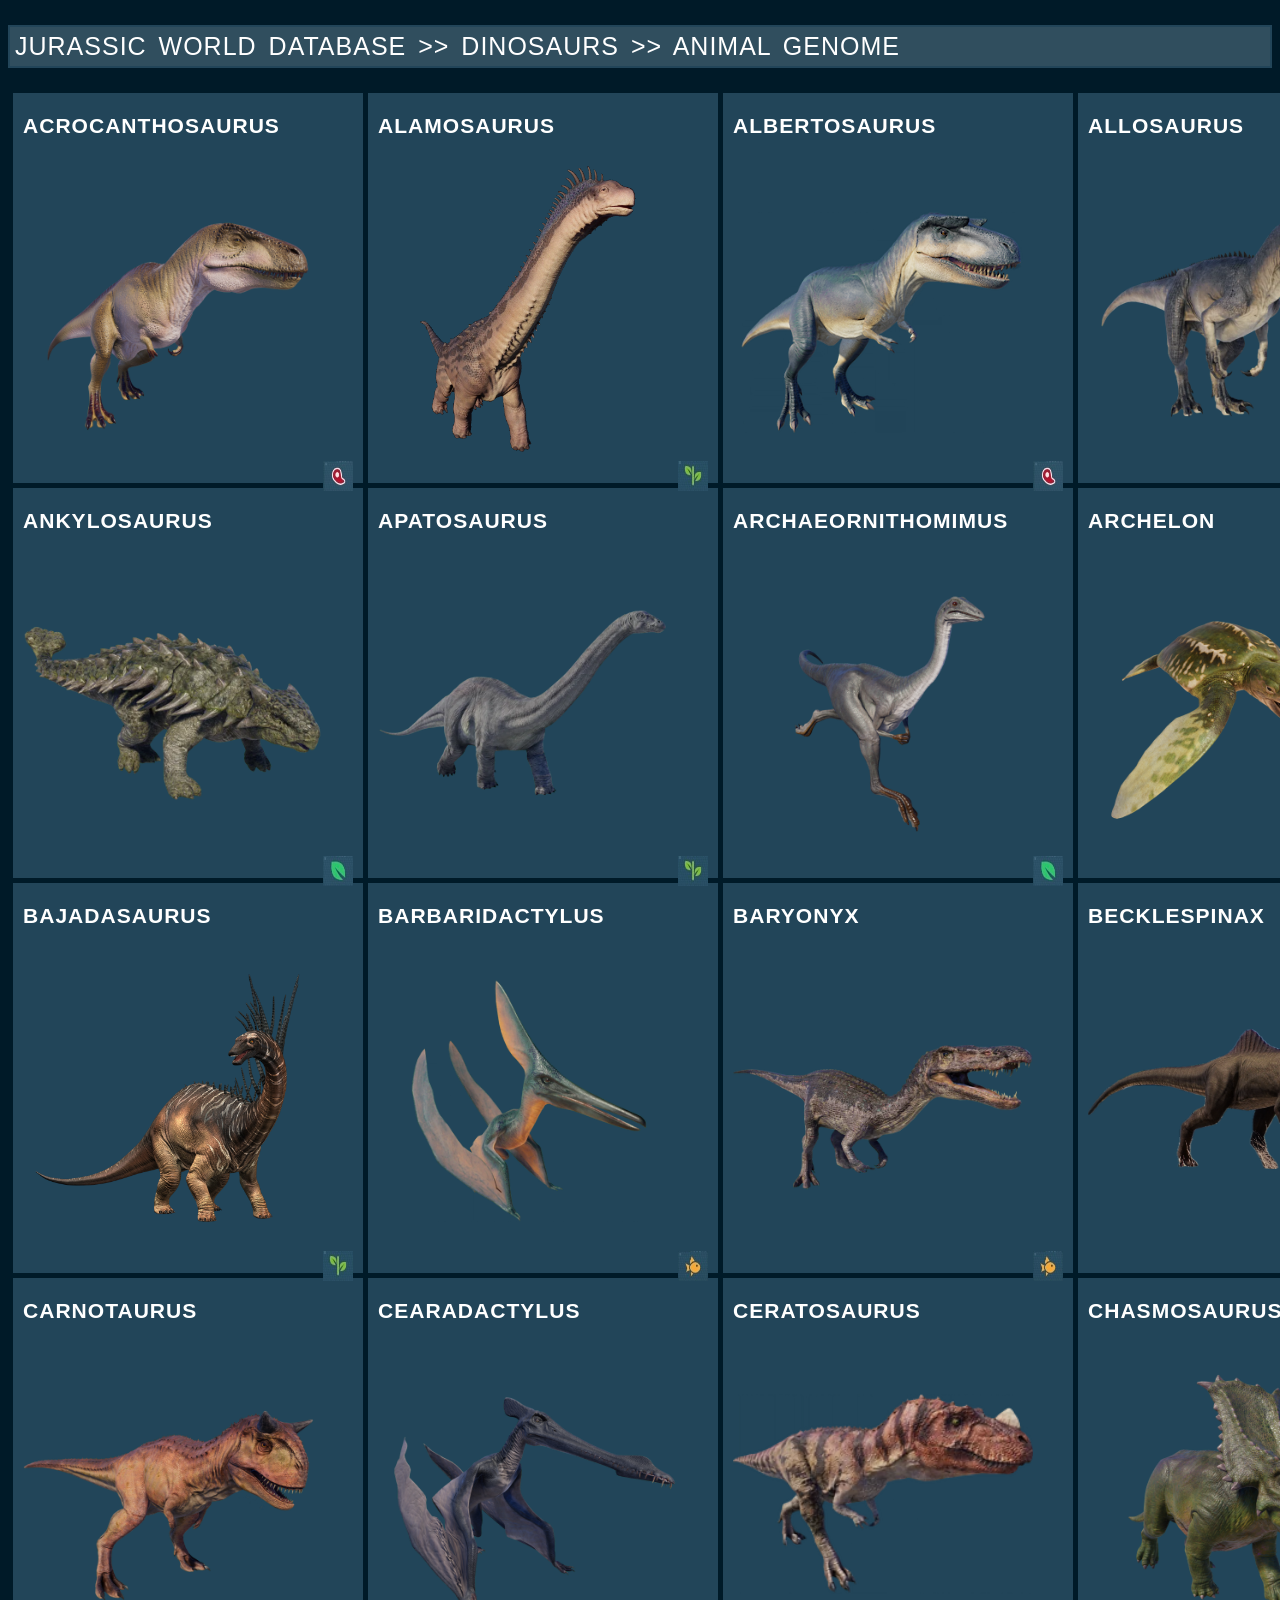
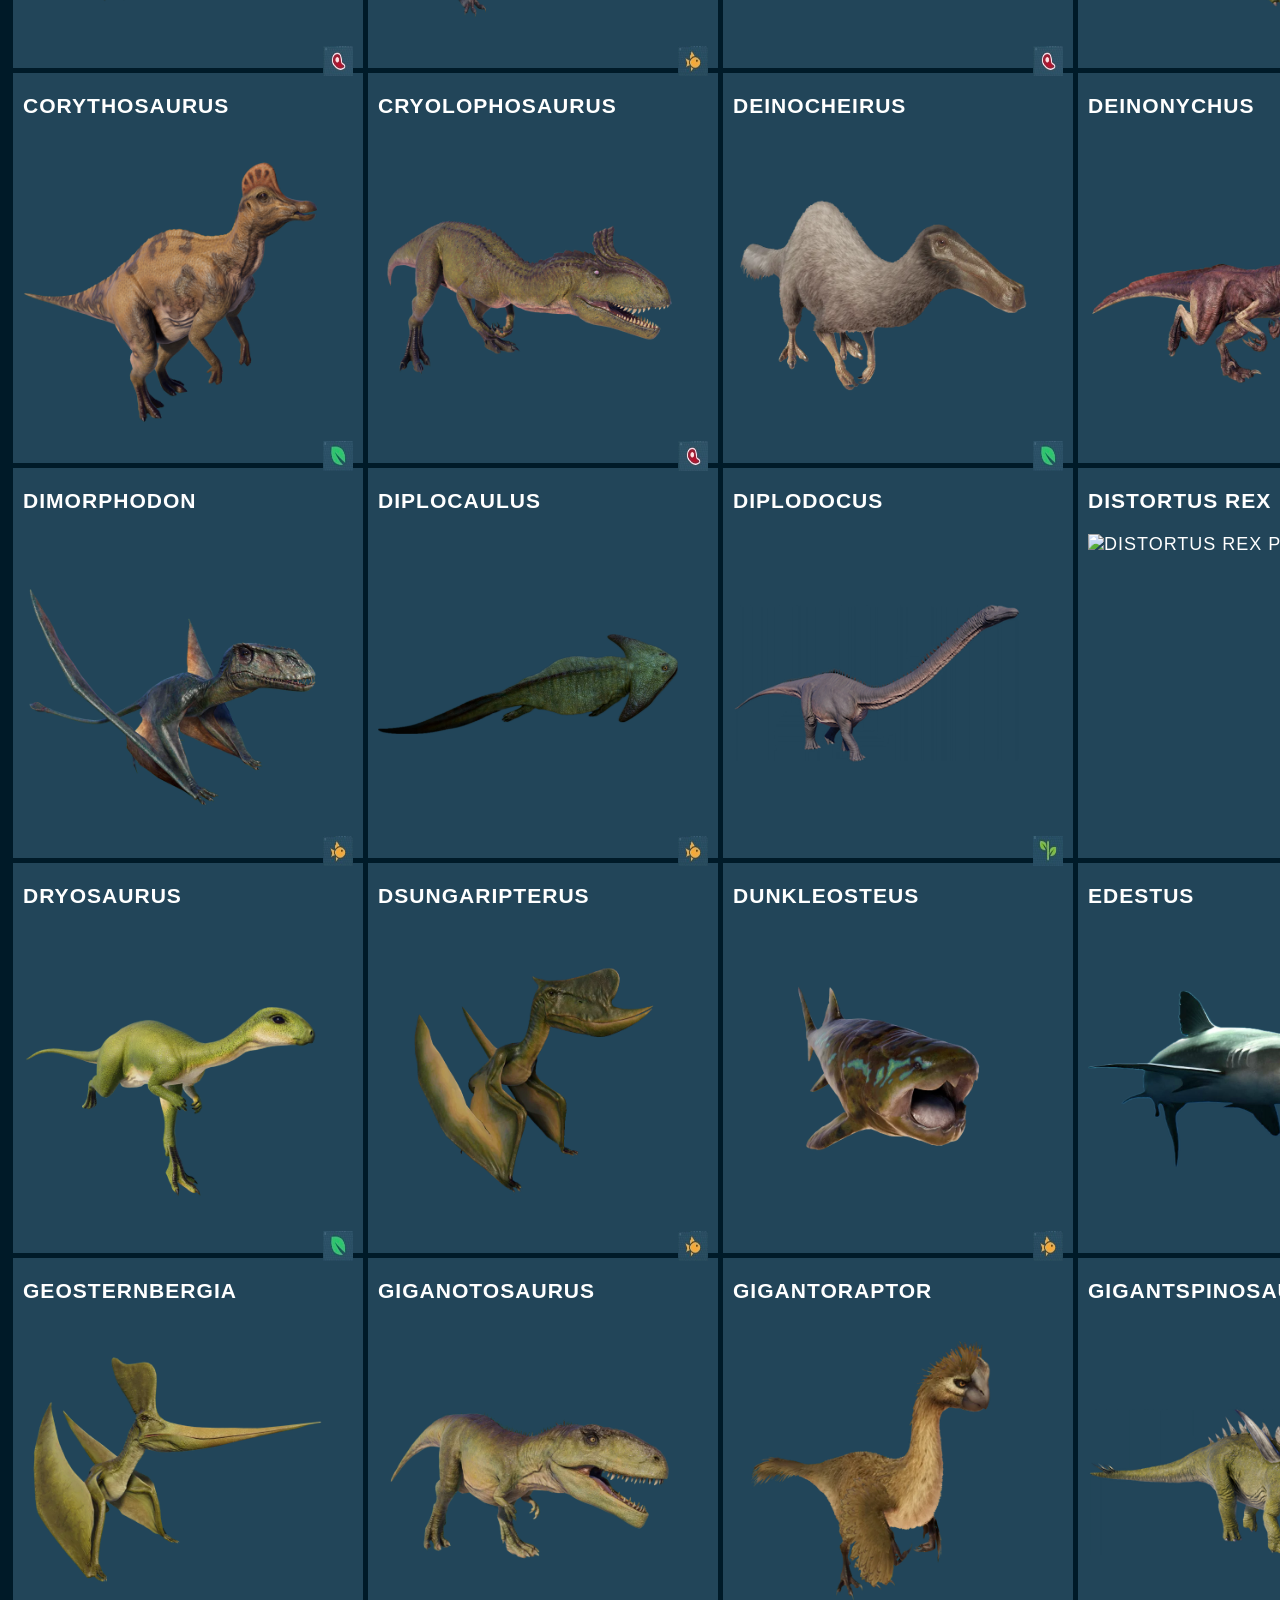
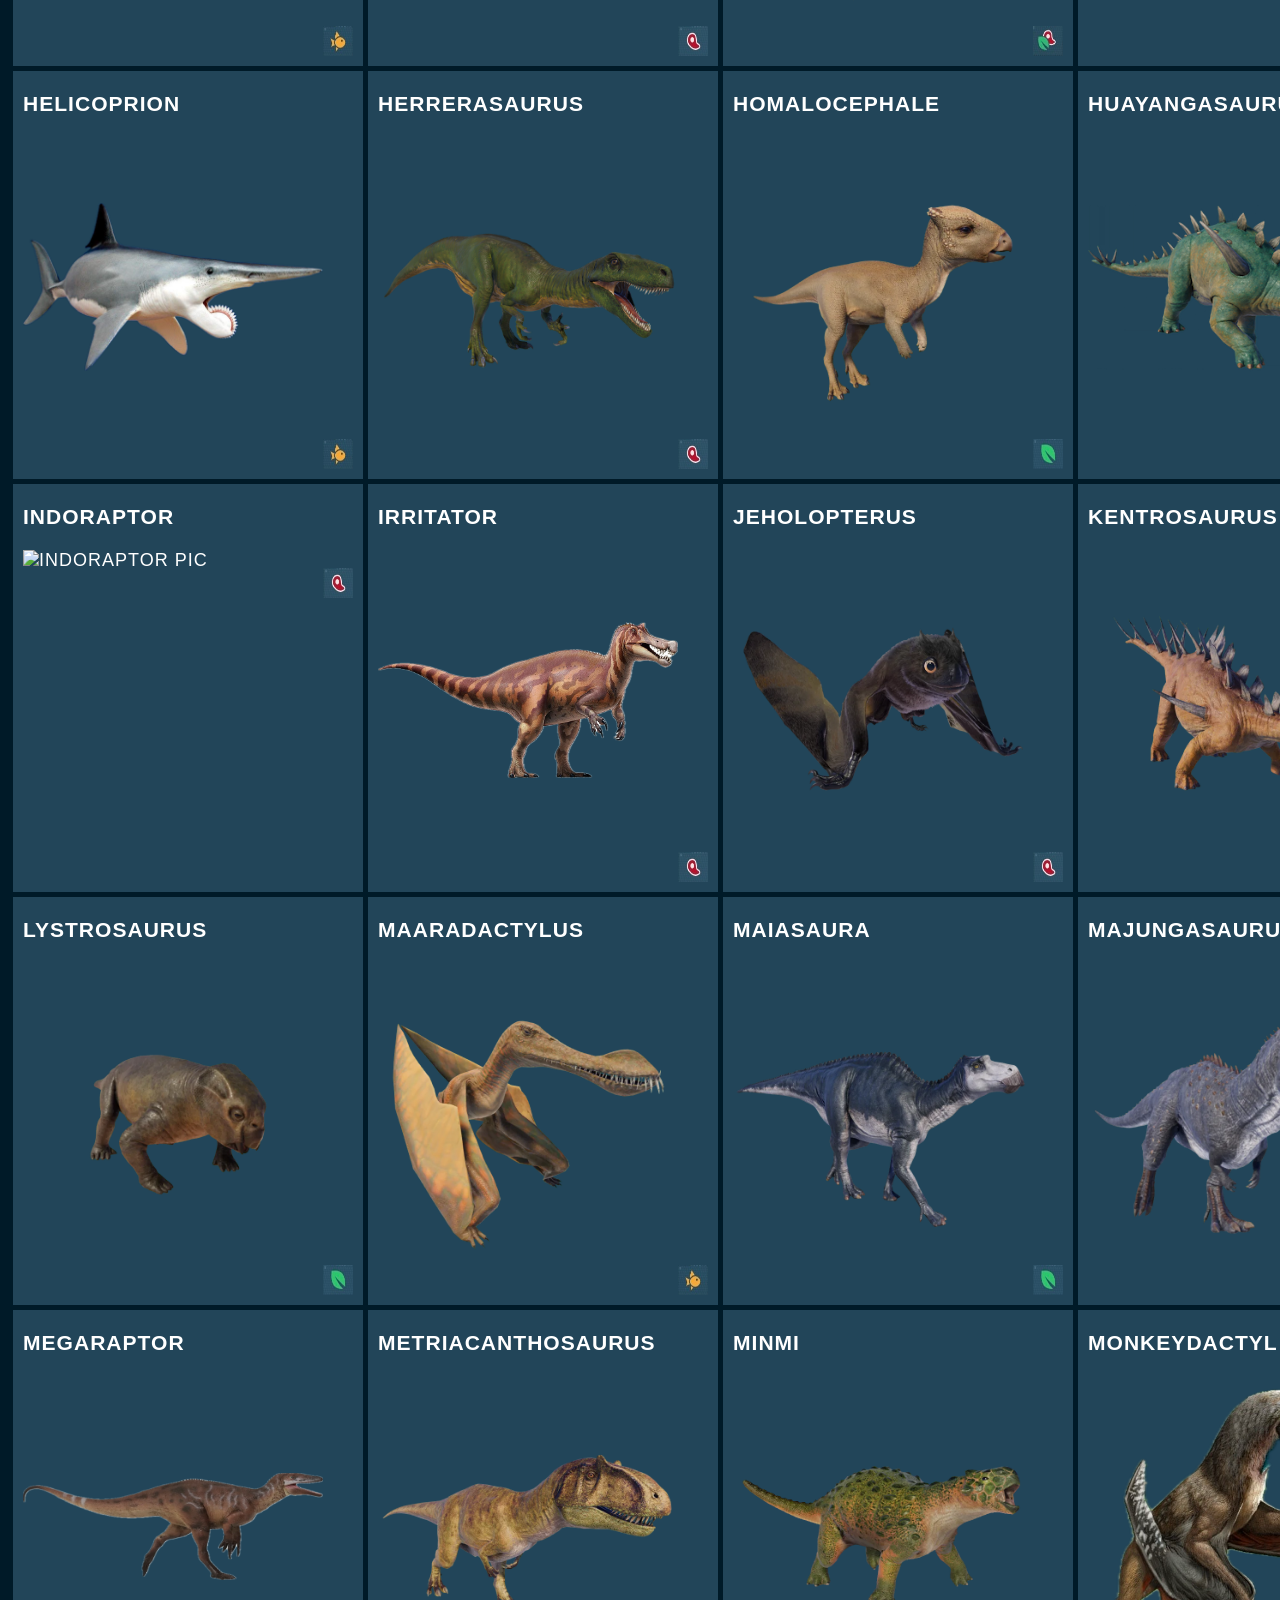
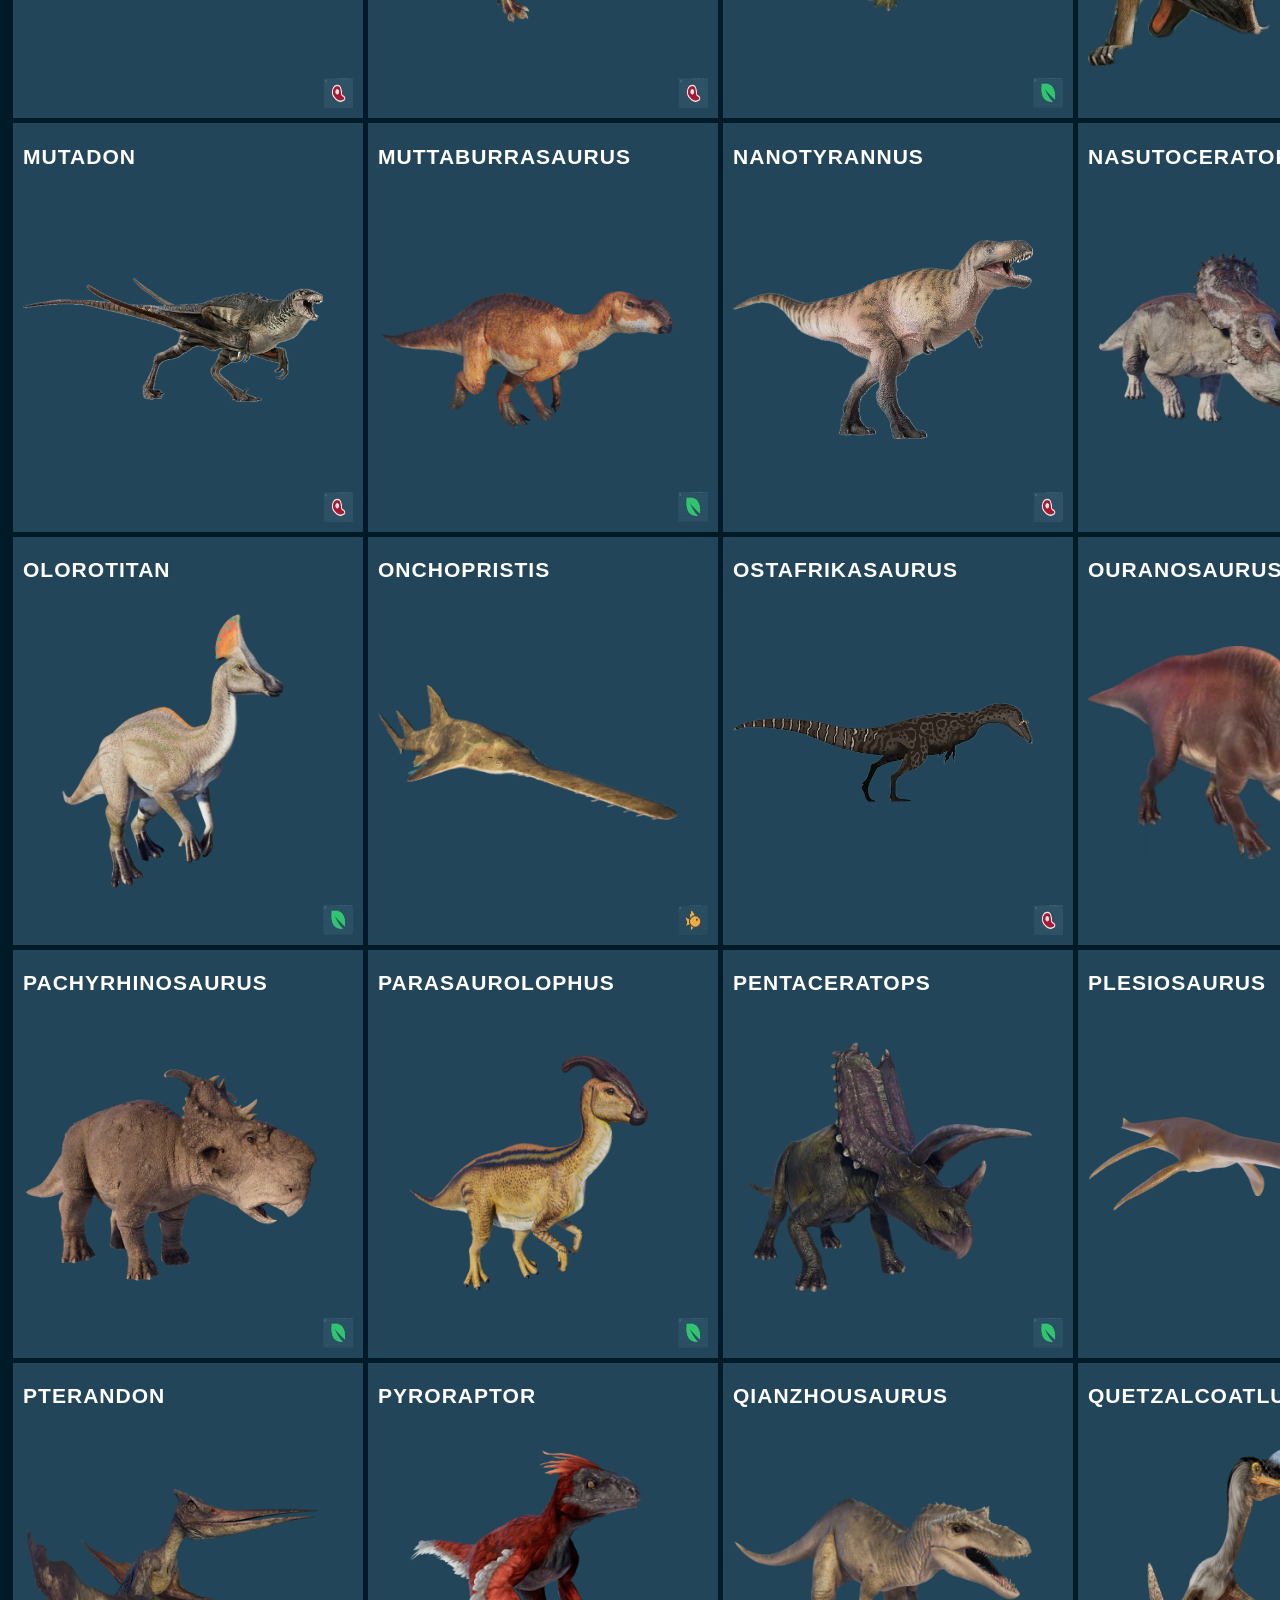
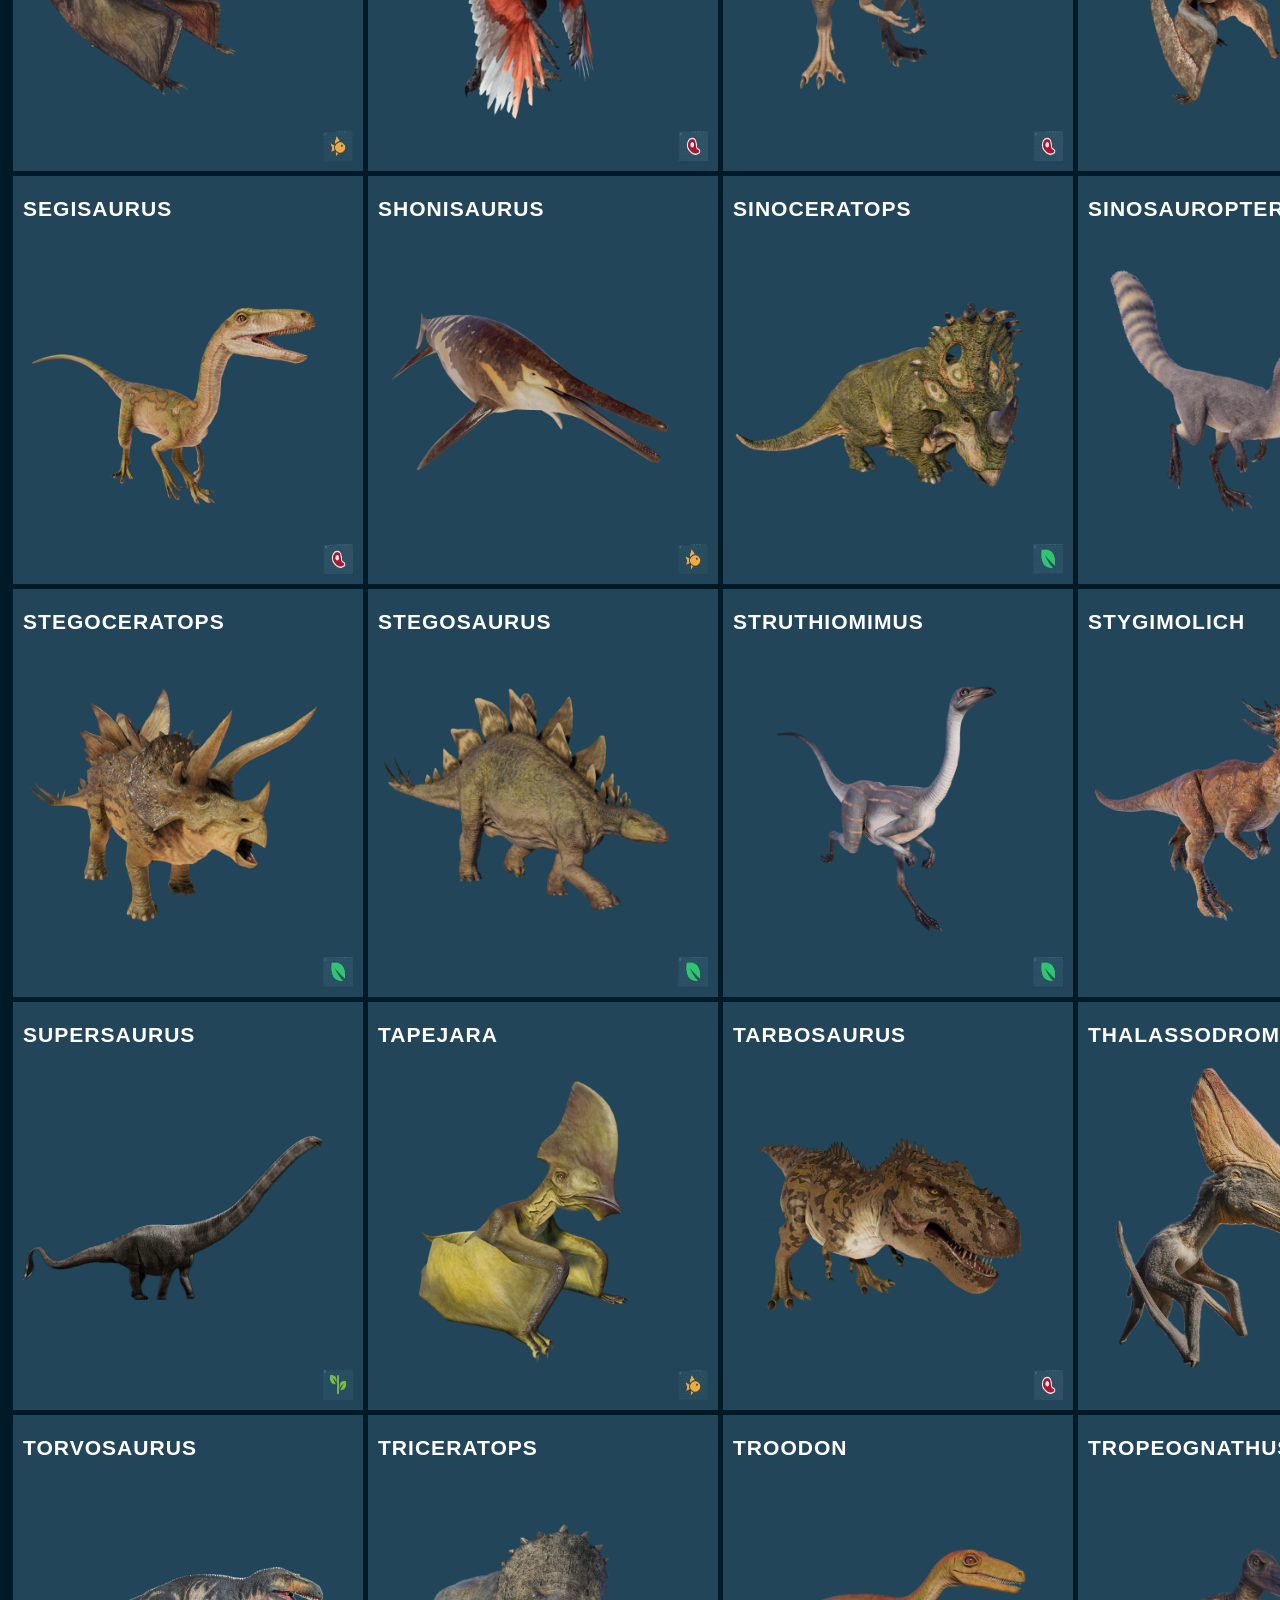
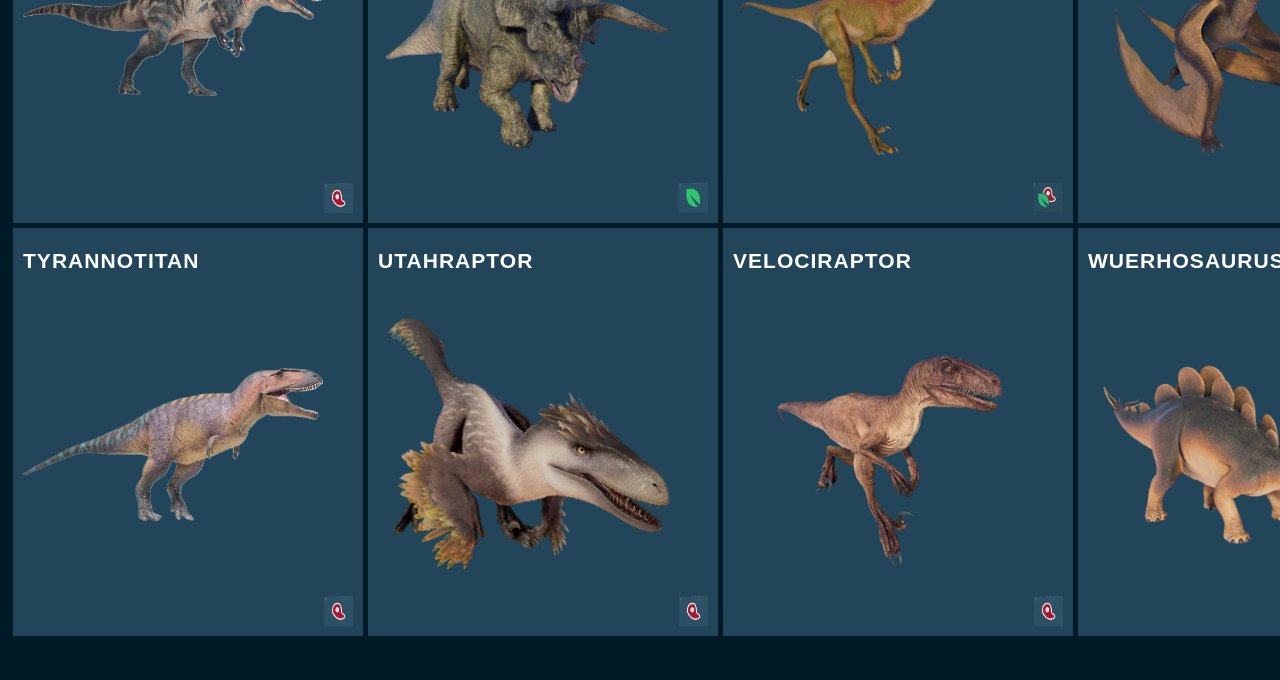
==== commit eabd345e: "Layout2" ====
--- a/Dinosaur.html
+++ b/Dinosaur.html
@@ -5,15 +5,14 @@
     <meta charset="UTF-8" />
     <meta name="viewport" content="width=device-width, initial-scale=1.0" />
     <title>JW Dinosaur Database</title>
-    <link rel="stylesheet" href="style.css" />
+    <link rel="stylesheet" href="Dinosaur.css" />
     <favicon href="images/JWfavicon.png" />
   </head>
   <!-- Body Start -->
   <body style="background-color: rgb(0, 26, 40)">
     <section>
-      <span class="Intro-Text">
-        <h3>Database</h3 style="border: 2px solid #1e8ed3;">
-        <h3>Jurassic World Database >> Dinosaurs >> Animal Genome</h3 style="border: 2px solid #1e8ed3;">
+      <span>
+        <h3 class="Intro-Text">Jurassic World Database >> Dinosaurs >> Animal Genome</h3>
       </span>
     </section>
     <!-- Dinosaur Grid Start -->
@@ -1736,6 +1735,71 @@
           alt="Alamosaurus Pic"
         />
       </div>
+
+       <div class="Card-Info">
+      <h1 class="Dino-Name">Albertosaurus</h1>
+      <h2 class="Dino-Stats">Stats</h2>
+        <p class="Dino-Info">
+          <span class="Dino-Info-left">Era</span>
+          <span class="Dino-Info-right">Late Cretaceous</span>
+        </p>
+        <p class="Dino-Info">
+          <span class="Dino-Info-left">Family</span>
+          <span class="Dino-Info-right">Tyrannosauridae</span>
+        </p>
+        <p class="Dino-Info">
+          <span class="Dino-Info-left">Genus</span>
+          <span class="Dino-Info-right">Albertosaurus</span>
+        </p>
+        <p class="Dino-Info">
+          <span class="Dino-Info-left">Height</span>
+          <span class="Dino-Info-right">3.3M</span>
+        </p>
+        <p class="Dino-Info">
+          <span class="Dino-Info-left">Weight</span>
+          <span class="Dino-Info-right">4T</span>
+        </p>
+        <p class="Dino-Info">
+          <span class="Dino-Info-left">Length</span>
+          <span class="Dino-Info-right">9.5M</span>
+        </p>
+        <p class="Dino-Info">
+          <span class="Dino-Info-left">Diet</span>
+          <span class="Dino-Info-right">Carnivore, Live Prey</span>
+        </p>
+
+      <div class="Description">
+        <h2 class="title">Description</h2>
+        <p class="text">
+         Alamosaurus is one of the largest dinosaurs known to have existed, with adults growing to a length of 20-25m 
+         and weighing up to 80 tonnes. Native to North America during the late Cretaceous period, Alamosaurus is an
+         herbivorous sauropod with armoured spikes on its back that protect it from predator attacks.
+        </p>
+
+      <div class="Discovery">
+        <h2 class="title">Discovery</h2>
+        <p class="text">
+         The first Alamosaurus specimen was unearthed in 1921 by a team including the famous American paleontologist 
+         Charles W. Gilmore, with subsequent fossils found across the southern United States. This genus takes its 
+         name from the location of its discovery - the Ojo Alamo Formation in New Mexico.
+        </p>
+      </div>
+
+      <div class="Paleoecology">
+        <h2 class="title">Paleoecology</h2>
+        <p class="text">
+          Alamosaurus first existed around 70m years ago in the southern United States and shared its habitat with 
+          many other genera of dinosaur including Ojoraptorsaurus, Torosaurus and the infamous Tyrannosaurus. 
+          The genus had large, blunt teeth for stripping trees and other vegetation, while stones found inside the 
+          ribcages of some specimens may have been swallowed to help break down fibrous plants.
+        </p>
+
+      <img
+          class="Dino-Image-Large"
+          src="images/Albertosaurus.png"
+          alt="Alamosaurus Pic"
+        />
+      </div>
     </section>
   </body>
 </html>
--- a/Dinosaur.css
+++ b/Dinosaur.css
@@ -0,0 +1,125 @@
+.Intro-Text {
+  color: white;
+  font-size: 25px;
+  border:#224559 2px solid;
+  background-color: #304e5e;
+  padding:5px;
+  font-family: "SM Sans", sans-serif;
+  font-weight: 50;
+  text-transform: uppercase;      
+  letter-spacing: 1px;   
+  word-spacing: 4px;;
+}   
+
+.Dino-Grid {
+  display: grid;
+  grid-template-columns: 350px 350px 350px 350px 350px 350px 350px; 
+  grid-template-rows: 390px 390px 390px 390px 390px 390px 390px;
+  gap: 5px;
+  justify-content: left;
+  margin-left: 5px;
+}
+
+.Dino-Card {
+  background-color: #224559;
+  color: white;
+  font-size: 18px;
+  font-family: "SM Sans", sans-serif;
+  letter-spacing: 1px;
+  padding-left: 10px;
+  font-weight: 500;
+  text-transform: uppercase;
+}
+.Dino-Card:hover {
+  background-color: #4f92ae;
+  box-shadow: 0 4px 8px 0 rgba(0, 0, 0, 0.2), 0 6px 20px 0 rgba(0, 0, 0, 0.19);
+  cursor: pointer;
+} 
+.Dino-Image {
+  width: 300px;
+  height: 300px;
+  padding-right: 1px;
+  object-fit: contain; 
+}
+
+.Dino-Diet{
+    position: relative;
+    width: 30px;         /* size of the image */
+    height: 30px;
+    margin-left: 300px;  /* margin-left or right,top,bottom etc moves the image within the container within those directions */
+    margin-top: -3px;   /* left,right,top,bottom etc moves the image within the container the same way */
+    margin-bottom: 5px;
+}
+
+/* start of dino card info section */
+.Dino-Card-Info {
+  display: none; /* flex */ 
+  justify-content: flex-start;
+  width: 1700px;
+  max-height: 2000px;
+  color: white;
+  font-size: 18px;
+  font-family: "SM Sans", sans-serif;
+}
+
+.Dino-Image-Large {
+    display: flex;
+    justify-content: flex-end;
+    width: 1000px;
+    height: 1000px;
+}
+
+.Dino-Name{
+   border:#224559 2px solid;
+   background-color: #304e5e;
+   padding: 5px;
+   margin: 0px;
+   font-family: "SM Sans", sans-serif;
+   text-transform: uppercase;
+   font-size: 29px;
+   letter-spacing: 2px;
+   padding: 14px;
+}
+
+.Dino-Stats{
+   border:#224559 2px solid;
+   background-color: #224559;
+   padding: 5px;
+   text-transform: uppercase;
+   font-size: 22px;
+   margin: 0px;
+   font-family: "SM Sans", sans-serif;
+}
+.Dino-Info{
+    display: flex;
+    justify-content: space-between;
+    border: #224559, 2px solid;
+    background-color: #304e5e;
+    font-size: 20px;
+    font-weight: bold;
+    text-transform: uppercase;
+    padding: 8px;
+    margin: 1px;
+    font-family: "SM Sans", sans-serif;
+}
+   
+.title{
+   border:#224559 2px solid;
+   padding: 5px;
+   font-size: 22px;
+   font-weight: bold;
+   text-transform: uppercase;
+   background-color: #224559;
+   margin: 0px;
+   font-family: "SM Sans", sans-serif;
+}
+
+.text{
+    border:#224559 2px solid;
+    background-color: #304e5e;
+    padding: 6px;
+    margin: 0px;
+    font-family: "SM Sans", sans-serif;
+}
+
+
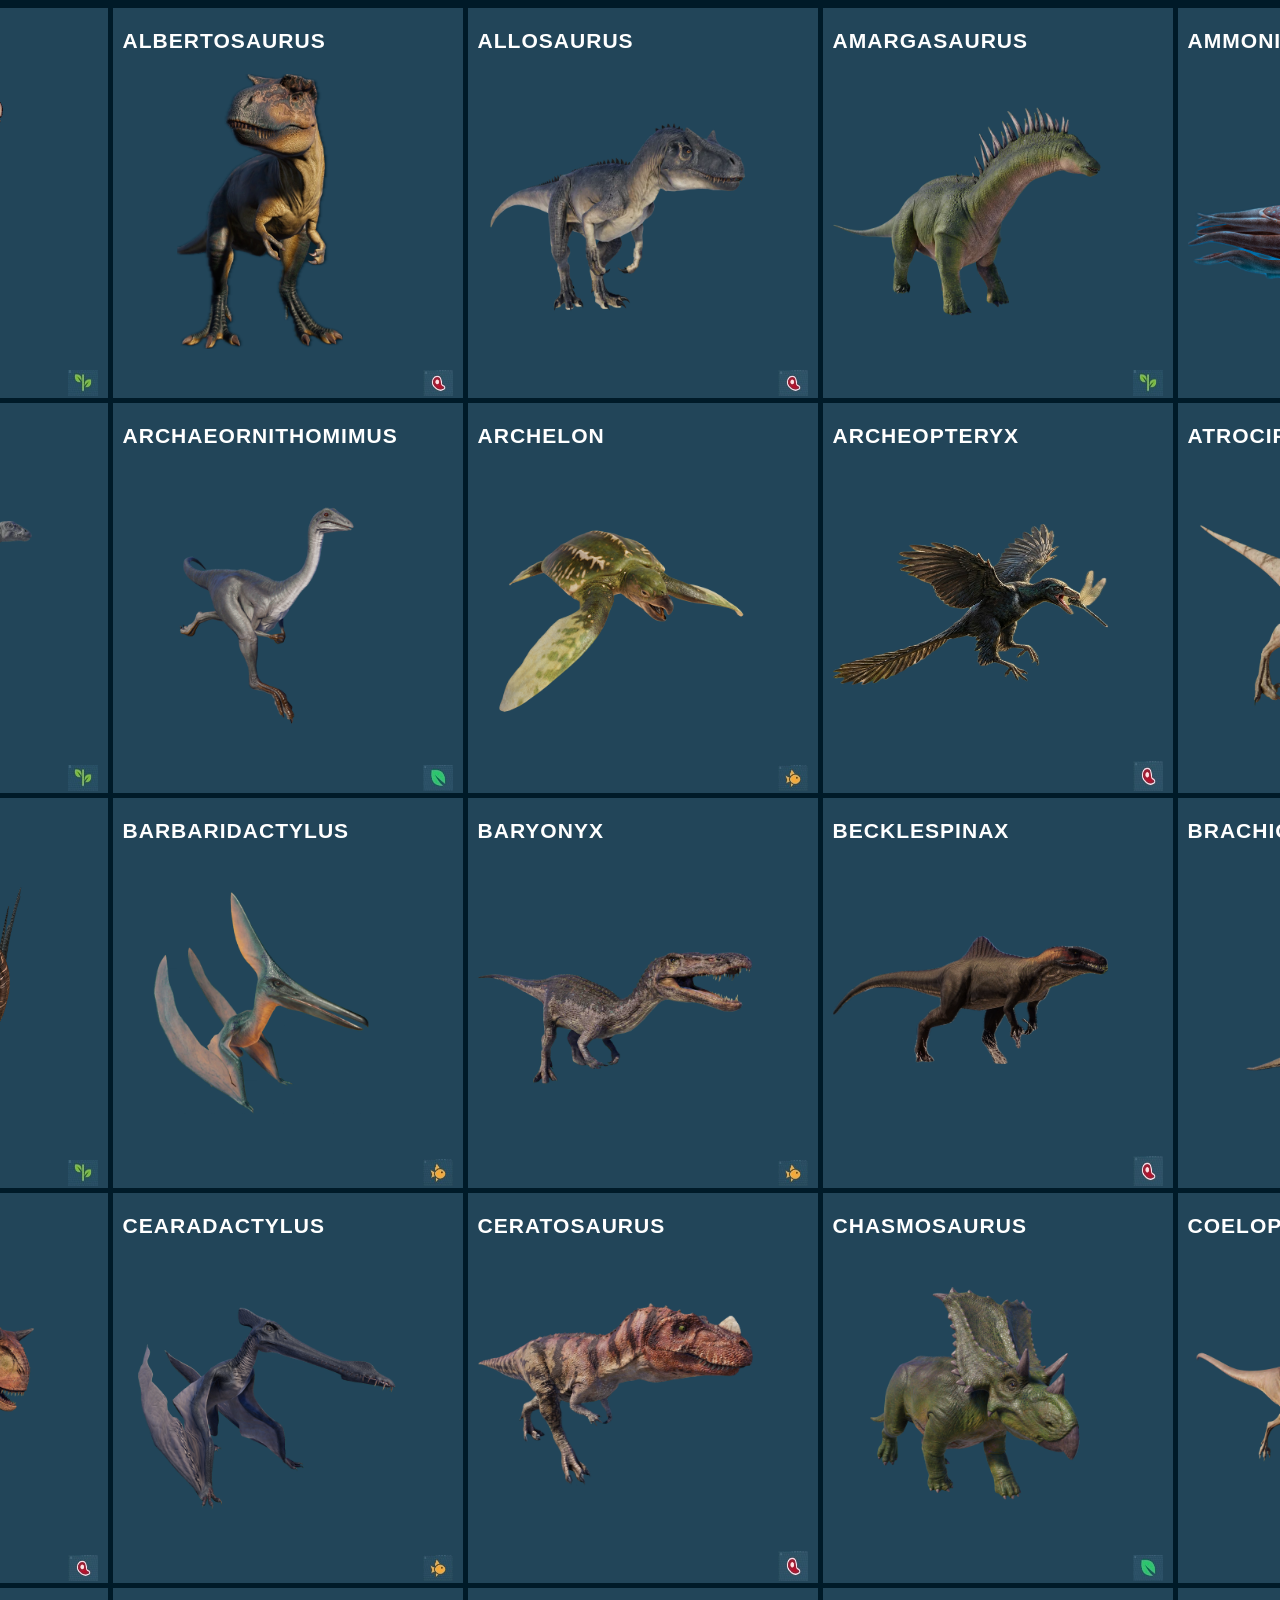
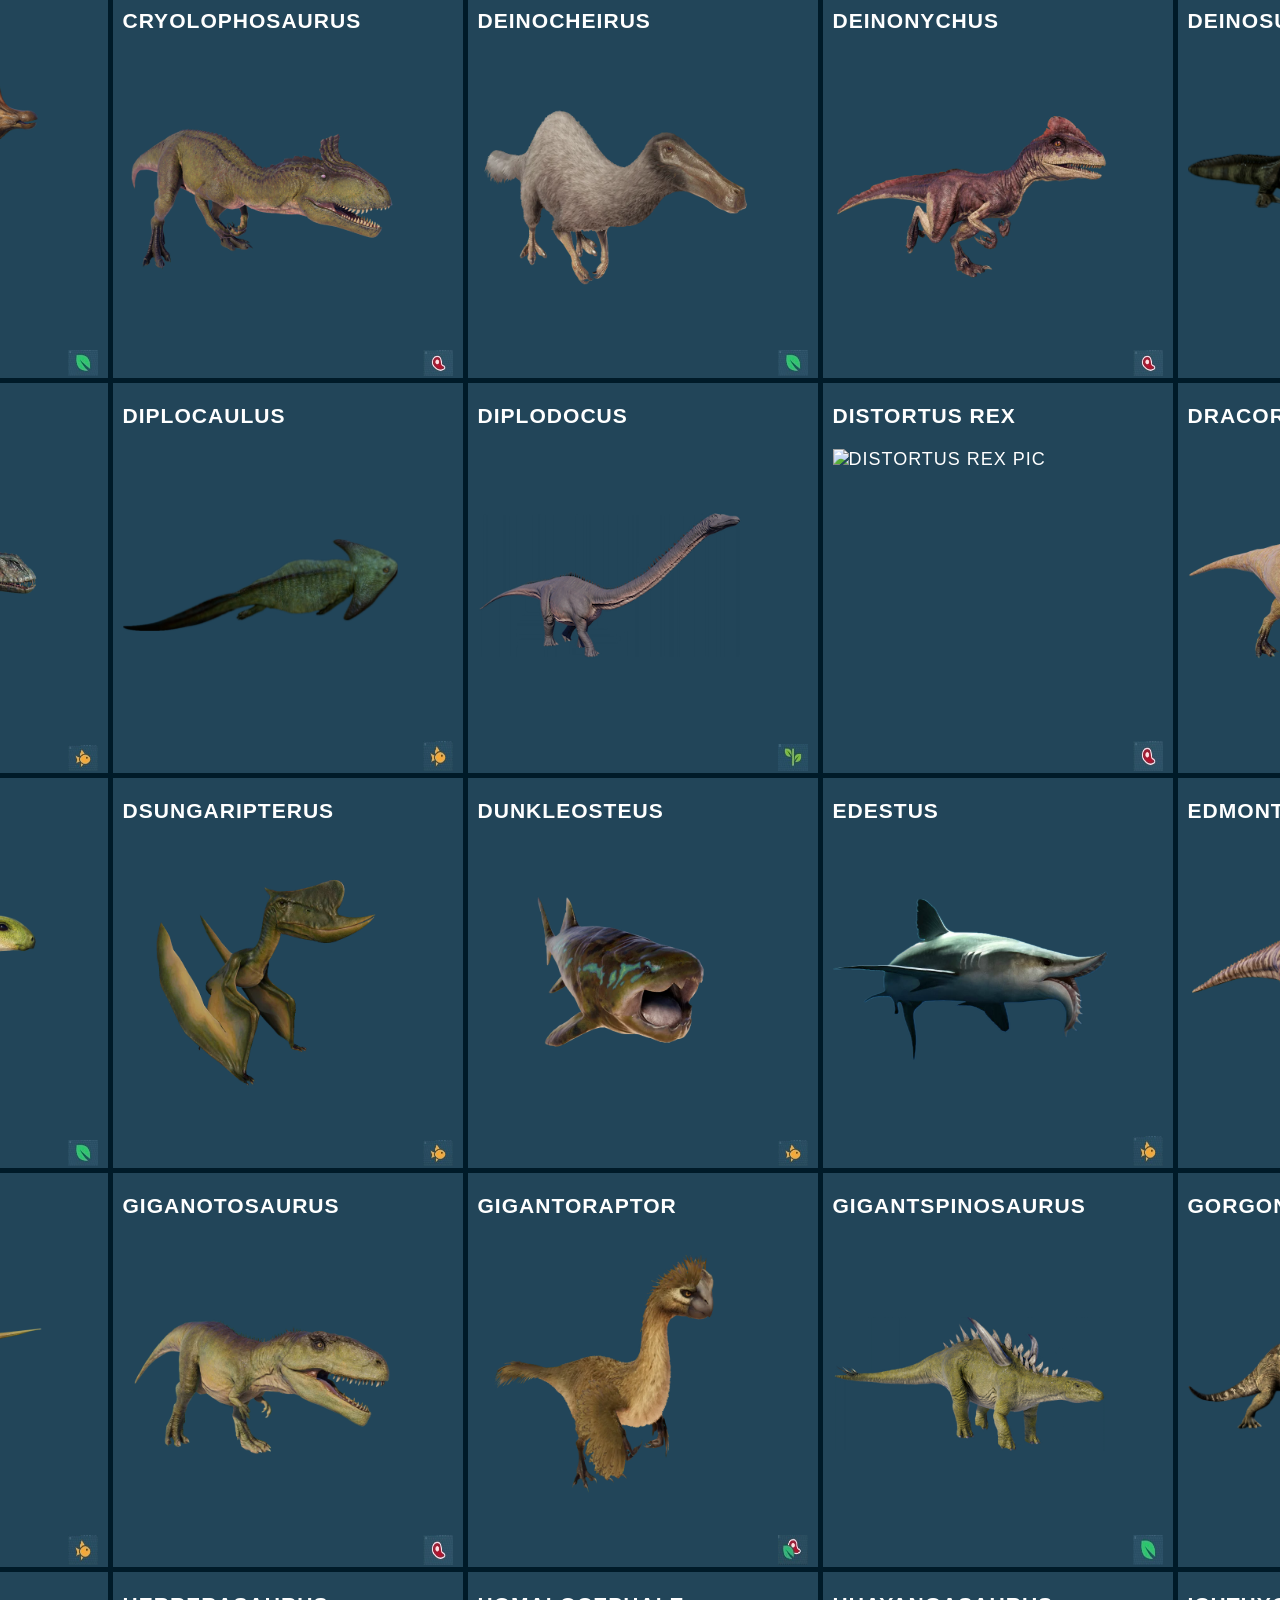
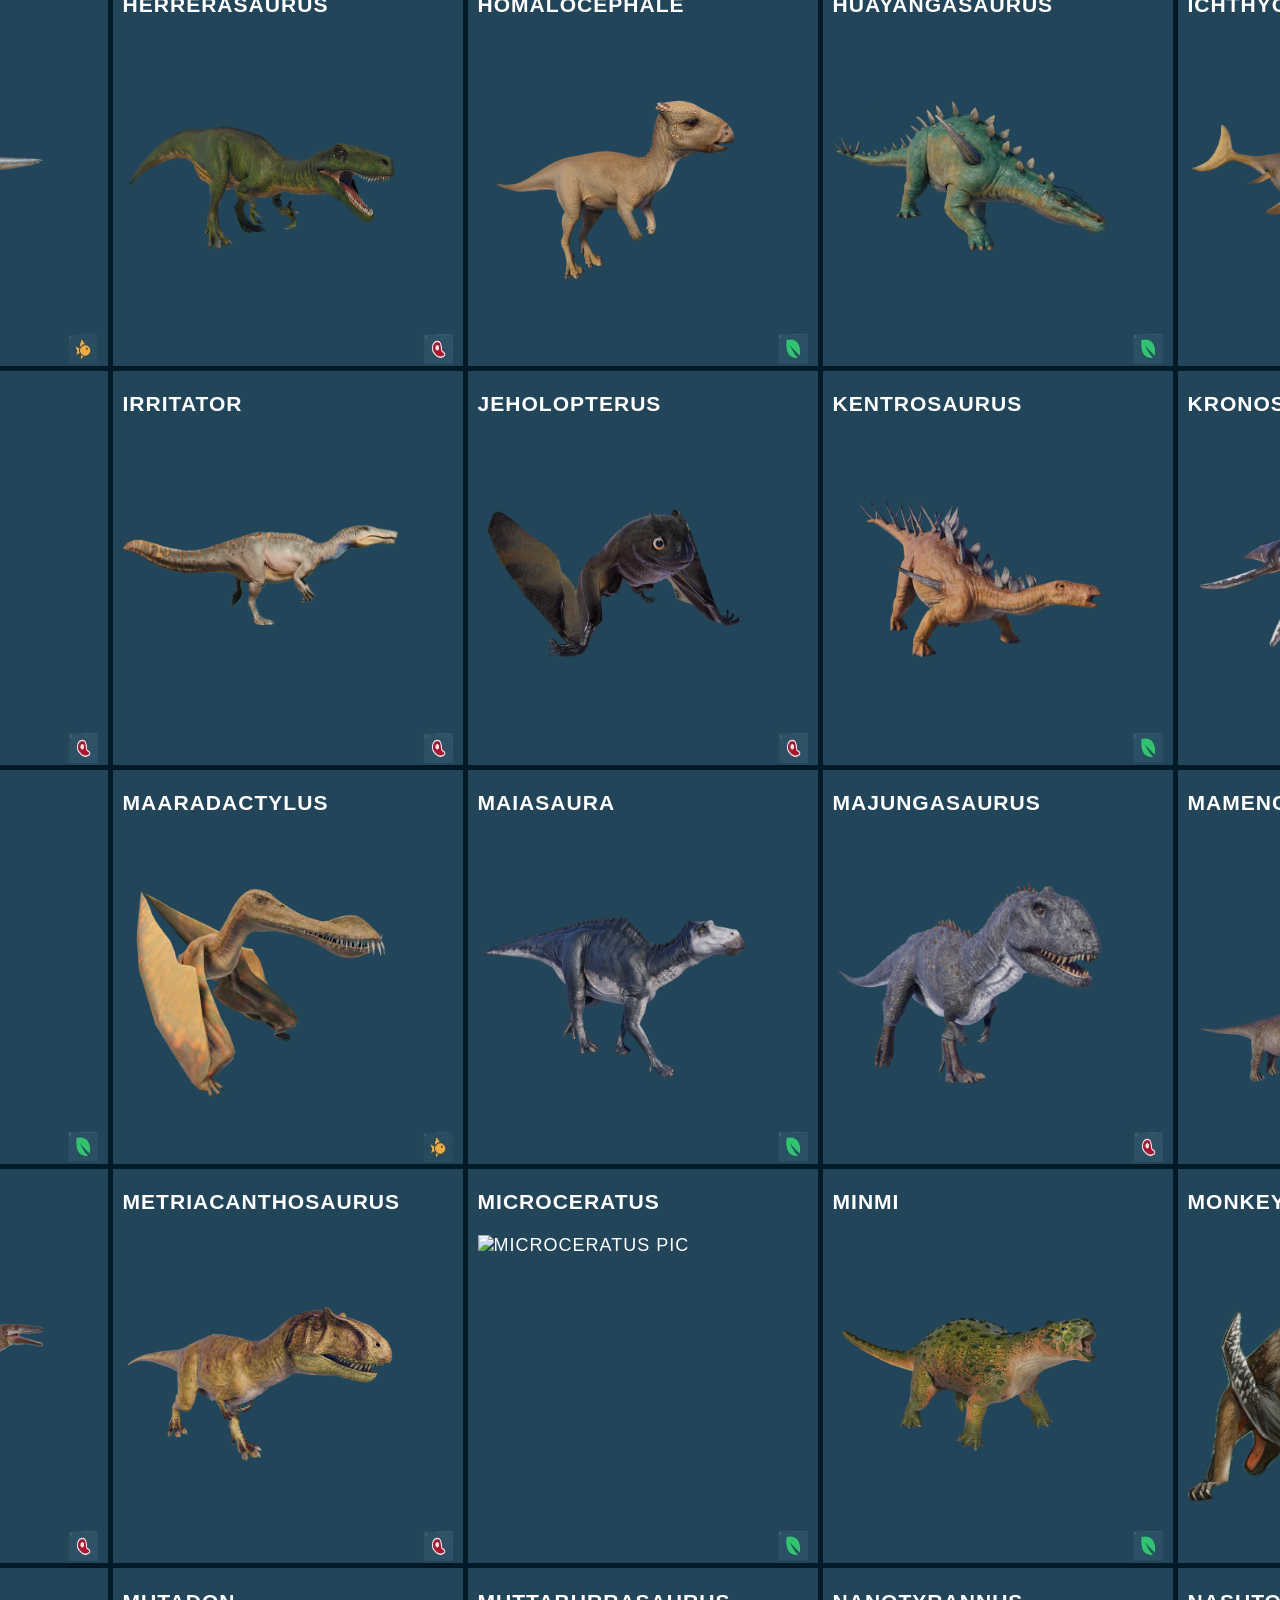
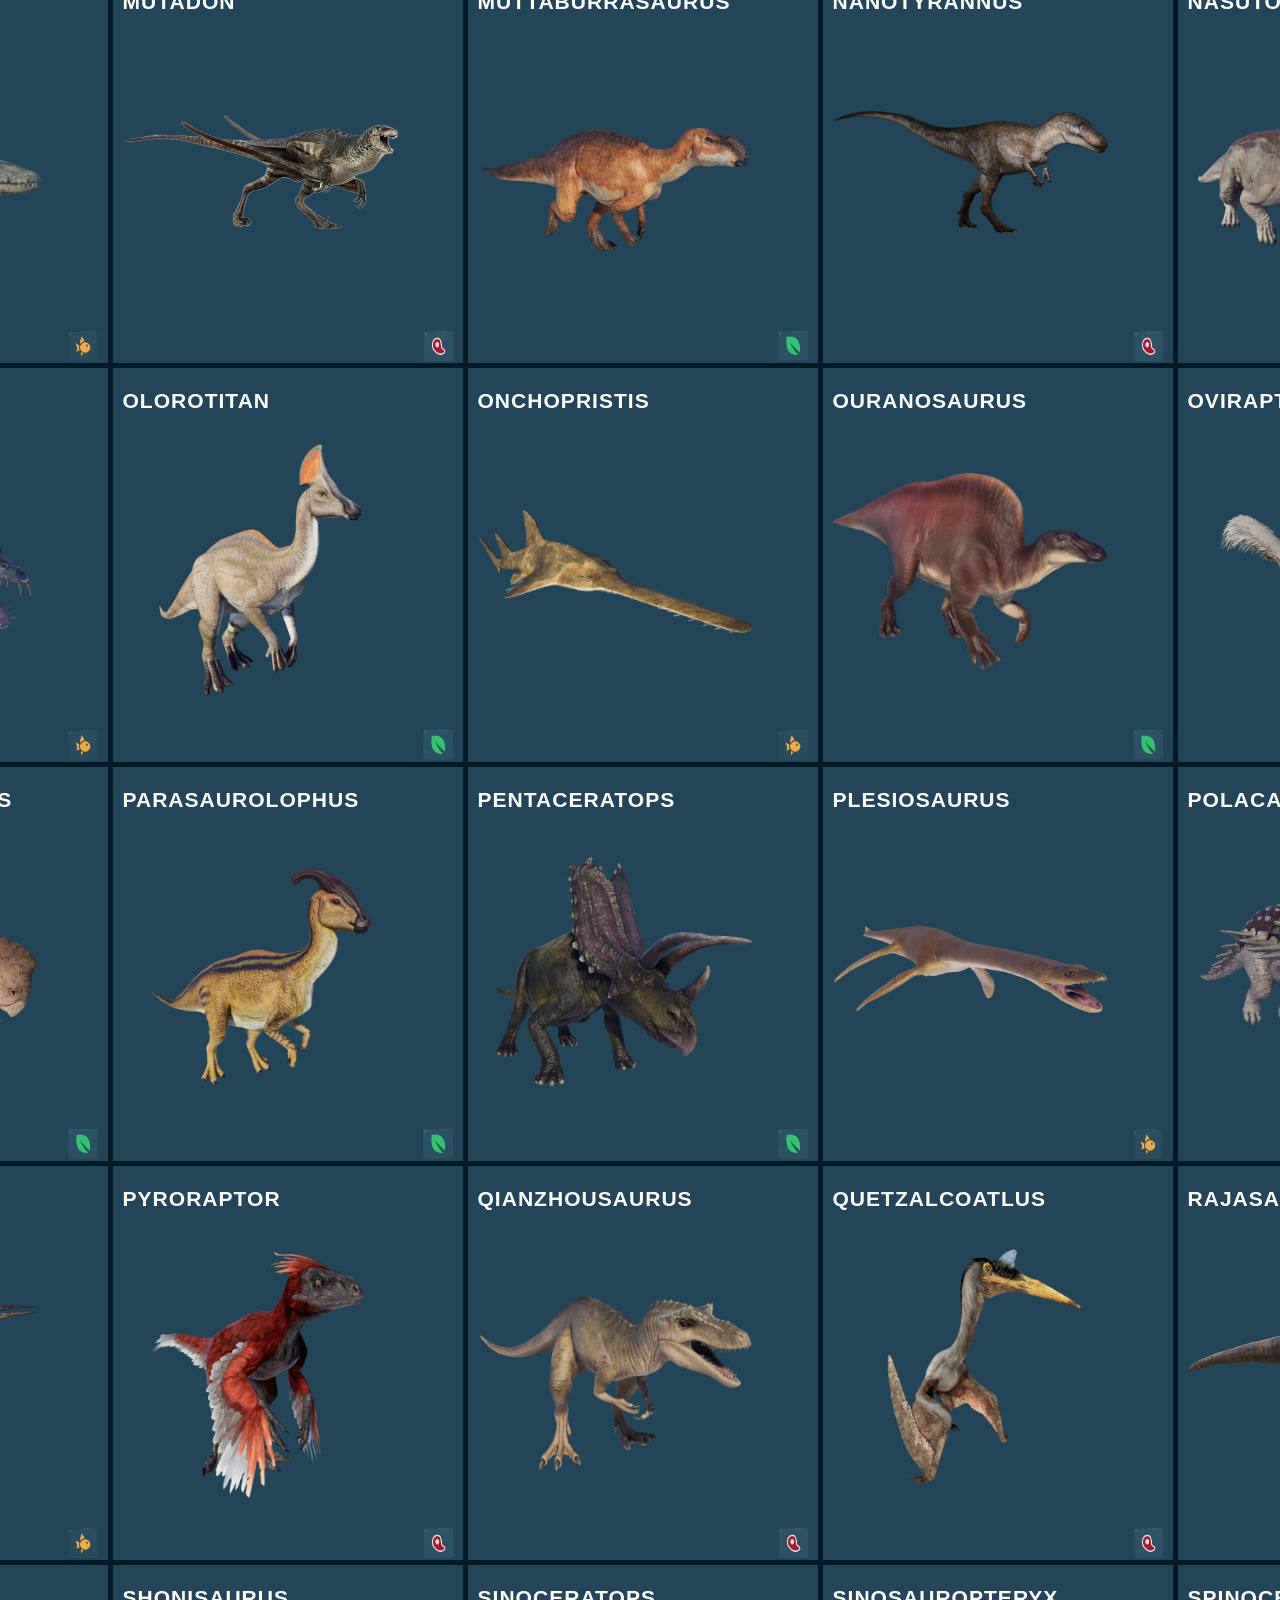
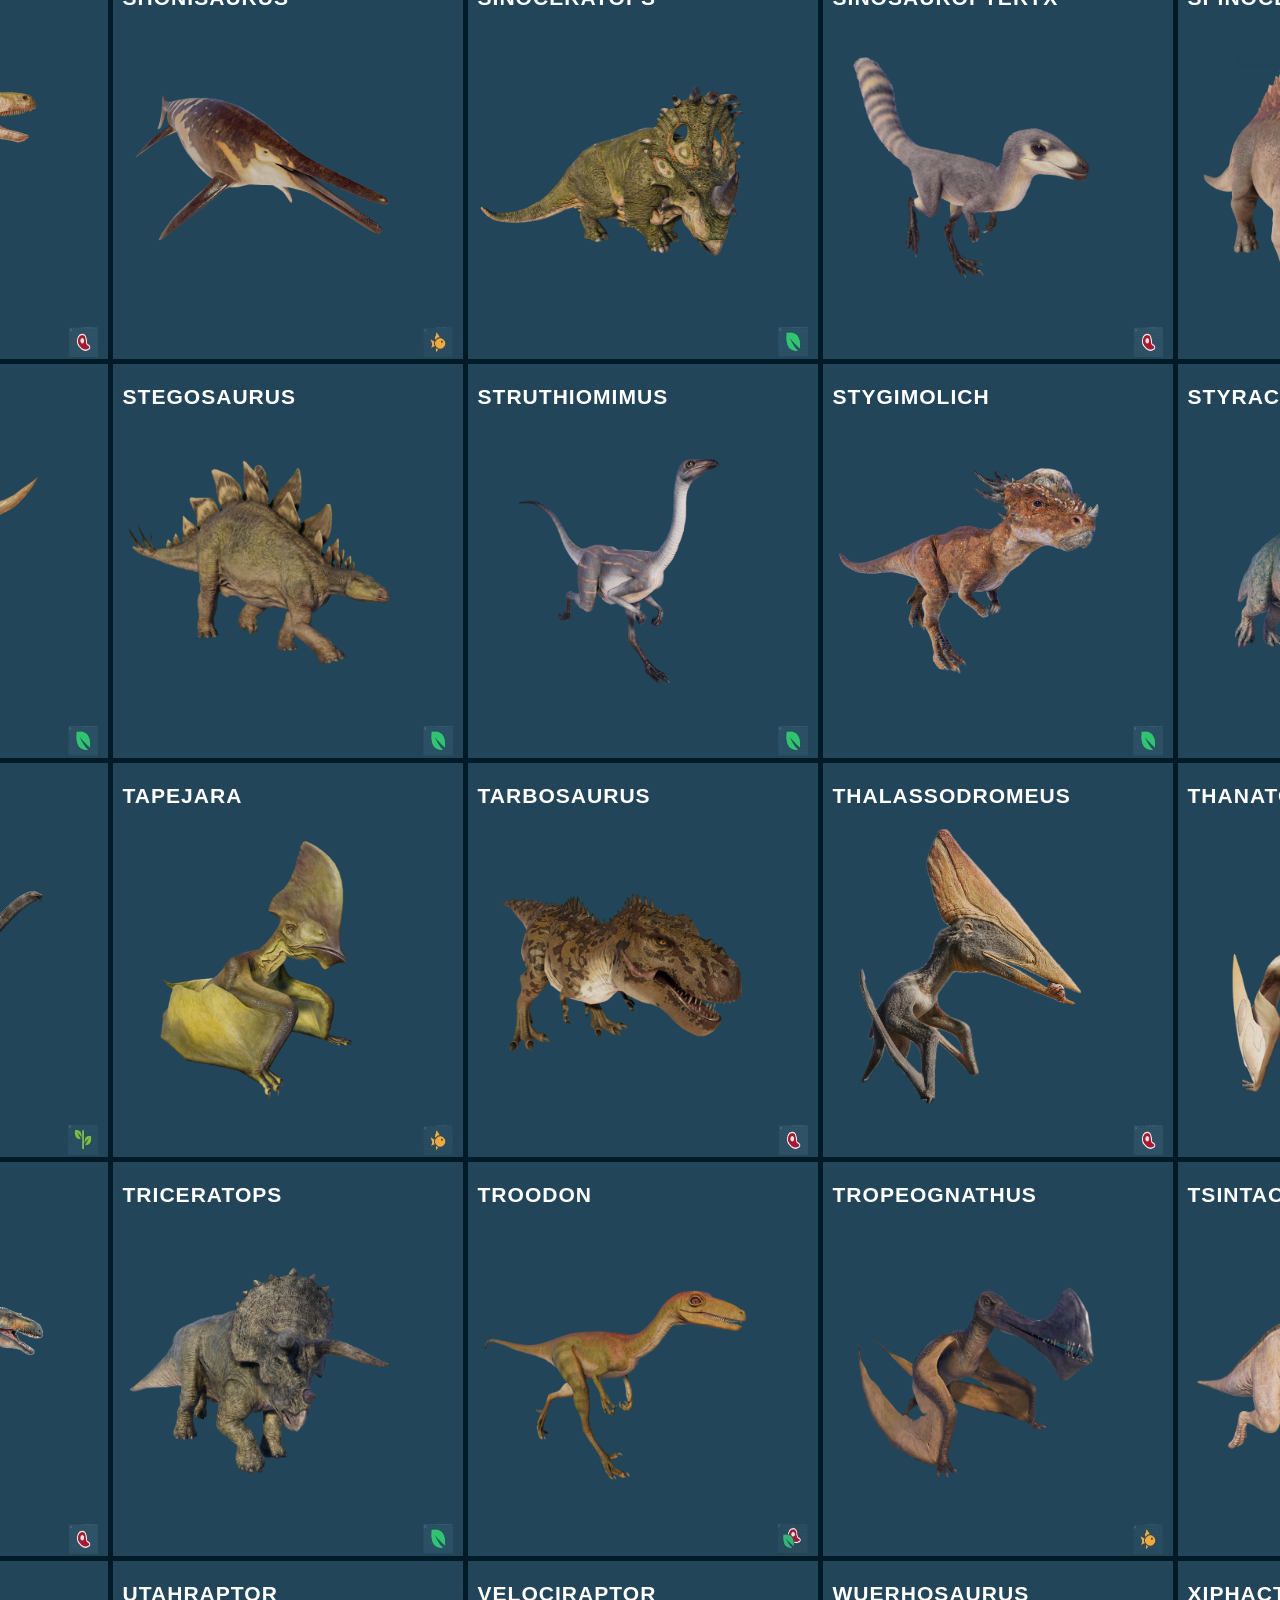
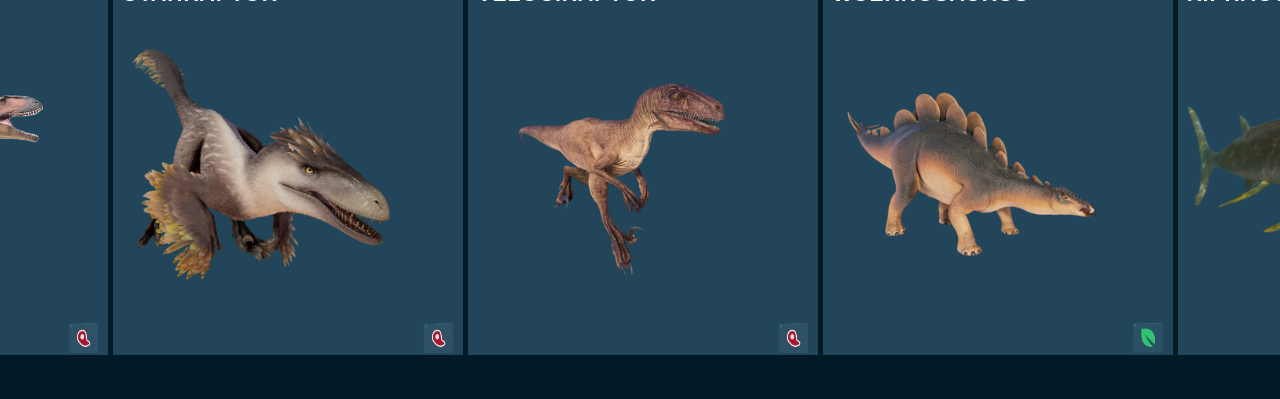
==== commit 0a21a1bf: "Mostly Finished, Need specific audio for added species" ====
--- a/Dinosaur.html
+++ b/Dinosaur.html
@@ -5,577 +5,2390 @@
     <meta charset="UTF-8" />
     <meta name="viewport" content="width=device-width, initial-scale=1.0" />
     <title>JW Dinosaur Database</title>
-    <link rel="stylesheet" href="Dinosaur.css" />
-    <favicon href="images/JWfavicon.png" />
+    <link rel="stylesheet" href="Dinosaur.css"/>
+    <favicon href="images/JWfavicon.png"/>
   </head>
   <!-- Body Start -->
-  <body style="background-color: rgb(0, 26, 40)">
-    <section>
-      <span>
-        <h3 class="Intro-Text">Jurassic World Database >> Dinosaurs >> Animal Genome</h3>
-      </span>
-    </section>
+  <body style="background-color: rgb(0, 26, 40)">   
+    
     <!-- Dinosaur Grid Start -->
+
     <!-- Each Grid has the name, image of dino, image of diet -->
     <section class="Dino-Grid">
-      <div class="Dino-Card">
-        <h3>Acrocanthosaurus</h3>
-        <img
-          class="Dino-Image"
-          src="images/Acrocanthosaurus.png"
-          alt="Acrocanthosaurus Pic"
-        />
-        <br />
-        <img class="Dino-Diet" src="images/MeatIcon.jpg" alt="Diet Logo" />
-      </div>
-
-      <div class="Dino-Card">
-        <h3>Alamosaurus</h3>
+    <!--<span class="Title-Bar">
+      Jurassic World Database >> Dinosaurs >> Animal Genome
+    </span> -->
+      <div 
+       class="Dino-Card" 
+       data-name="Acrocanthosaurus"
+      >
+
+      <h3>Acrocanthosaurus</h3>
+      <img
+        class="Dino-Image"
+        src="images/Acrocanthosaurus.png"
+        alt="Acrocanthosaurus Pic"
+      />
+      <br />
+      <img 
+       class="Dino-Diet" 
+       src="images/MeatIcon.jpg" 
+       alt="Diet Logo" 
+      />
+
+      <!--Data Entry-->
+      <div
+       class="Dino-Data"
+       data-era="Early Cretaceous"
+       data-family="Carcharodontosauridae"
+       data-genus="Acrocanthosaurus"
+       data-height="4.8M"
+       data-weight="7T"
+       data-length="12.0M"
+       data-diet="Carnivore, Live Prey"
+       data-image="images/Acrocanthosaurus.png"
+       data-sound="audio/Acrotestsound.wav"
+
+       data-description="At around 12m in length and more than six tons in weight, Acrocanthosaurus 
+       is one of the largest theropods and dates back to the Early Cretaceous period. 
+       This carnivorous dinosaur gets its name - which translates to &quot;high-spined lizard&quot; - from 
+       the elongated spines running the length of its neck and back, while its sharp teeth and powerful jaw 
+       make it a fearsome predator comparable to the much more well-known Tyrannosaurus rex."
+
+       data-discovery="Acrocanthosaurus was officially discovered in 1950 by J. Willis Stovall and Wann Langston Junior in Atoka County, Oklahoma, 
+       when the two paleontologists dug up skeleton fragments including part of a skull. In the following decades there was little consensus on how 
+       to classify Acrocanthosaurus, and at various times it was believed to be a species of Allosaurus, Spinosaurus and Megalosaurus - but it is 
+       now considered part of the Carcharodontosaurus family."
+
+       data-paleoecology="Fossil findings have confirmed that Acrocanthosaurus lived approximately 110-125 million years ago 
+       in the Southern states of the USA, most notably Texas, Oklahoma and Wyoming. Acrocanthosaurus was the apex predator 
+       of its time, with a diet consisting of other dinosaurs including Hadrosaurus, Tenontosaurus and Sauropods."
+
+      >
+      </div>
+    </div>
+
+      <div 
+       class="Dino-Card"
+       data-name="Alamosaurus"
+      >
+      <h3>Alamosaurus</h3>
+
         <img
           class="Dino-Image"
           src="images/Alamosaurus.png"
           alt="Alamosaurus Pic"
         />
         <br />
-        <img class="Dino-Diet" src="images/TallLeafIcon.jpg" alt="Diet Logo" />
-      </div>
-
-      <div class="Dino-Card">
-        <h3>Albertosaurus</h3>
-        <img
-          class="Dino-Image"
-          src="images/Albertosaurus.png"
-          alt="Albertosaurus Pic"
+        <img 
+          class="Dino-Diet" 
+          src="images/TallLeafIcon.jpg"  
+          alt="Diet Logo" 
         />
-        <br />
-        <img class="Dino-Diet" src="images/MeatIcon.jpg" alt="Diet Logo" />
-      </div>
-
-      <div class="Dino-Card">
-        <h3>Allosaurus</h3>
-        <img
-          class="Dino-Image"
-          src="images/Allosaurus.png"
-          alt="Allosaurus Pic"
-        />
-        <br />
-        <img class="Dino-Diet" src="images/MeatIcon.jpg" alt="Diet Logo" />
-      </div>
-
-      <div class="Dino-Card">
-        <h3>Amargasaurus</h3>
-        <img
-          class="Dino-Image"
-          src="images/Amargasaurus.png"
-          alt=" AmargasaurusPic"
-        />
-        <br />
-        <img class="Dino-Diet" src="images/TallLeafIcon.jpg" alt="Diet Logo" />
-      </div>
-
-      <div class="Dino-Card">
-        <h3 class="Dino-text">Ammonite</h3>
-        <img class="Dino-Image" src="images/Ammonite.png" alt="Ammonite Pic" />
-        <br />
-        <img class="Dino-Diet" src="images/FishIcon.jpg" alt="Diet Logo" />
-      </div>
-
-      <div class="Dino-Card">
-        <h3>Ankylodocus</h3>
-        <img
-          class="Dino-Image"
-          src="images/Ankylodocus.png"
-          alt="Ankylodocus Pic"
-        />
-        <br />
-        <img class="Dino-Diet" src="images/PlantIcon.jpg" alt="Diet Logo" />
-      </div>
-
-      <div class="Dino-Card">
-        <h3>Ankylosaurus</h3>
-        <img
-          class="Dino-Image"
-          src="images/Ankylosaurus.png"
-          alt="Ankylosaurus Pic"
-        />
-        <br />
-        <img class="Dino-Diet" src="images/PlantIcon.jpg" alt="Diet Logo" />
-      </div>
-
-      <div class="Dino-Card">
-        <h3>Apatosaurus</h3>
-        <img
-          class="Dino-Image"
-          src="images/Apatosaurus.png"
-          alt="Apatosaurus Pic"
-        />
-        <br />
-        <img class="Dino-Diet" src="images/TallLeafIcon.jpg" alt="Diet Logo" />
-      </div>
-
-      <div class="Dino-Card">
-        <h3>Archaeornithomimus</h3>
-        <img
-          class="Dino-Image"
-          src="images/Archaeornithomimus.png"
-          alt="Archaeornithomimus Pic"
-        />
-        <br />
-        <img class="Dino-Diet" src="images/PlantIcon.jpg" alt="Diet Logo" />
-      </div>
-
-      <div class="Dino-Card">
-        <h3>Archelon</h3>
-        <img
-          class="Dino-Image"
-          class="Dino-Image"
-          src="images/Archelon.png"
-          alt="Archelon Pic"
-        />
-        <br />
-        <img class="Dino-Diet" src="images/FishIcon.jpg" alt="Diet Logo" />
-      </div>
-
-      <div class="Dino-Card">
-        <h3>Atrociraptor</h3>
-        <img
-          class="Dino-Image"
-          src="images/Atrociraptor.png"
-          alt="Atrociraptor Pic"
-        />
-        <br />
-        <img class="Dino-Diet" src="images/MeatIcon.jpg" alt="Diet Logo" />
-      </div>
-
-      <div class="Dino-Card">
-        <h3>Attenborosaurus</h3>
-        <img
-          class="Dino-Image"
-          src="images/Attenborosaurus.png"
-          alt="Attenborosaurus Pic"
-        />
-        <br />
-        <img class="Dino-Diet" src="images/FishIcon.jpg" alt="Diet Logo" />
-      </div>
-
-      <div class="Dino-Card">
-        <h3>Australovenator</h3>
-        <img
-          class="Dino-Image"
-          class="Dino-Image"
-          src="images/Australovenator.png"
-          alt="Australovenator Pic"
-        />
-        <br />
-        <img class="Dino-Diet" src="images/MeatIcon.jpg" alt="Diet Logo" />
-      </div>
-
-      <div class="Dino-Card">
-        <h3>Bajadasaurus</h3>
-        <img
-          class="Dino-Image"
-          src="images/Bajadasaurus.png"
-          alt="Bajadasaurus Pic"
-        />
-        <br />
-        <img class="Dino-Diet" src="images/TallLeafIcon.jpg" alt="Diet Logo" />
-      </div>
-
-      <div class="Dino-Card">
-        <h3>Barbaridactylus</h3>
-        <img
-          class="Dino-Image"
-          src="images/Barbaridactylus.png"
-          alt="Barbaridactylus Pic"
-        />
-        <br />
-        <img class="Dino-Diet" src="images/FishIcon.jpg" alt="Diet Logo" />
-      </div>
-
-      <div class="Dino-Card">
-        <h3>Baryonyx</h3>
-        <img class="Dino-Image" src="images/Baryonyx.png" alt="Baryonyx Pic" />
-        <br />
-        <img class="Dino-Diet" src="images/FishIcon.jpg" alt="Diet Logo" />
-      </div>
-
-      <div class="Dino-Card">
-        <h3>Becklespinax</h3>
-        <img
-          class="Dino-Image"
-          src="images/Becklespinax.png"
-          alt="Becklespinax Pic"
-        />
-        <br />
-        <img class="Dino-Diet" src="images/MeatIcon.jpg" alt="Diet Logo" />
-      </div>
-
-      <div class="Dino-Card">
-        <h3>Brachiosaurus</h3>
-        <img
-          class="Dino-Image"
-          src="images/Brachiosaurus.png"
-          alt="Brachiosaurus Pic"
-        />
-        <br />
-        <img class="Dino-Diet" src="images/TallLeafIcon.jpg" alt="Diet Logo" />
-      </div>
-
-      <div class="Dino-Card">
-        <h3>Camarasaurus</h3>
-        <img
-          class="Dino-Image"
-          src="images/Camarasaurus.png"
-          alt="Camarasaurus Pic"
-        />
-        <br />
-        <img class="Dino-Diet" src="images/TallLeafIcon.jpg" alt="Diet Logo" />
-      </div>
-
-      <div class="Dino-Card">
-        <h3>Carcharodontosaurus</h3>
-        <img
-          class="Dino-Image"
-          class="Dino-Image"
-          src="images/Carcharodontosaurus.png"
-          alt="Carcharodontosaurus Pic"
-        />
-        <br />
-        <img class="Dino-Diet" src="images/MeatIcon.jpg" alt="Diet Logo" />
-      </div>
-
-      <div class="Dino-Card">
-        <h3>Carnotaurus</h3>
-        <img
-          class="Dino-Image"
-          src="images/Carnotaurus.png"
-          alt="Carnotaurus Pic"
-        />
-        <br />
-        <img class="Dino-Diet" src="images/MeatIcon.jpg" alt="Diet Logo" />
-      </div>
-
-      <div class="Dino-Card">
-        <h3>Cearadactylus</h3>
-        <img
-          class="Dino-Image"
-          src="images/Cearadactylus.png"
-          alt="Cearadactylus Pic"
-        />
-        <br />
-        <img class="Dino-Diet" src="images/FishIcon.jpg" alt="Diet Logo" />
-      </div>
-
-      <div class="Dino-Card">
-        <h3>Ceratosaurus</h3>
-        <img
-          class="Dino-Image"
-          src="images/Ceratosaurus.png"
-          alt="Ceratosaurus Pic"
-        />
-        <br />
-        <img class="Dino-Diet" src="images/MeatIcon.jpg" alt="Diet Logo" />
-      </div>
-
-      <div class="Dino-Card">
-        <h3>Chasmosaurus</h3>
-        <img
-          class="Dino-Image"
-          src="images/Chasmosaurus.png"
-          alt="Chasmosaurus Pic"
-        />
-        <br />
-        <img class="Dino-Diet" src="images/PlantIcon.jpg" alt="Diet Logo" />
-      </div>
-
-      <div class="Dino-Card">
-        <h3>Coelophysis</h3>
-        <img
-          class="Dino-Image"
-          src="images/Coelophysis.png"
-          alt="Coelophysis Pic"
-        />
-        <br />
-        <img class="Dino-Diet" src="images/MeatIcon.jpg" alt="Diet Logo" />
-      </div>
-
-      <div class="Dino-Card">
-        <h3>Procompsognathus</h3>
-        <img
-          class="Dino-Image"
-          src="images/Compsognathus.png"
-          alt="Compsognathus Pic"
-        />
-        <br />
-        <img class="Dino-Diet" src="images/MeatIcon.jpg" alt="Diet Logo" />
-      </div>
-
-      <div class="Dino-Card">
-        <h3>Concavenator</h3>
-        <img
-          class="Dino-Image"
-          src="images/Concaventor.png"
-          alt="Concavenator Pic"
-        />
-        <br />
-        <img class="Dino-Diet" src="images/MeatIcon.jpg" alt="Diet Logo" />
-      </div>
-
-      <div class="Dino-Card">
-        <h3>Corythosaurus</h3>
-        <img
-          class="Dino-Image"
-          src="images/Corythosaurus.png"
-          alt="Corythosaurus Pic"
-        />
-        <br />
-        <img class="Dino-Diet" src="images/PlantIcon.jpg" alt="Diet Logo" />
-      </div>
-
-      <div class="Dino-Card">
-        <h3>Cryolophosaurus</h3>
-        <img
-          class="Dino-Image"
-          src="images/Cryolophosaurus.png"
-          alt="Cryolophosaurus Pic"
-        />
-        <br />
-        <img class="Dino-Diet" src="images/MeatIcon.jpg" alt="Diet Logo" />
-      </div>
-
-      <div class="Dino-Card">
-        <h3>Deinocheirus</h3>
-        <img
-          class="Dino-Image"
-          src="images/Deinocheirus.png"
-          alt="Deinocheirus Pic"
-        />
-        <br />
-        <img class="Dino-Diet" src="images/PlantIcon.jpg" alt="Diet Logo" />
-      </div>
-
-      <div class="Dino-Card">
-        <h3>Deinonychus</h3>
-        <img
-          class="Dino-Image"
-          src="images/Deinonychus.png"
-          alt="Deinonychus Pic"
-        />
-        <br />
-        <img class="Dino-Diet" src="images/MeatIcon.jpg" alt="Diet Logo" />
-      </div>
-
-      <div class="Dino-Card">
-        <h3>Deinosuchus</h3>
-        <img
-          class="Dino-Image"
-          src="images/Deinosuchus.png"
-          alt="Deinosuchus Pic"
-        />
-        <br />
-        <img class="Dino-Diet" src="images/MeatIcon.jpg" alt="Diet Logo" />
-      </div>
-
-      <div class="Dino-Card">
-        <h3>Dilophosaurus</h3>
-        <img
-          class="Dino-Image"
-          src="images/Dilophosuarus.png"
-          alt="Dilophosaurus Pic"
-        />
-        <br />
-        <img class="Dino-Diet" src="images/MeatIcon.jpg" alt="Diet Logo" />
-      </div>
-
-      <div class="Dino-Card">
-        <h3>Dimetrodon</h3>
-        <img
-          class="Dino-Image"
-          src="images/Dimetrodon.png"
-          alt="Dimetrodon Pic"
-        />
-        <br />
-        <img class="Dino-Diet" src="images/MeatIcon.jpg" alt="Diet Logo" />
-      </div>
-
-      <div class="Dino-Card">
-        <h3>Dimorphodon</h3>
-        <img
-          class="Dino-Image"
-          src="images/Dimorphodon.png"
-          alt="Dimorphodon Pic"
-        />
-        <br />
-        <img class="Dino-Diet" src="images/FishIcon.jpg" alt="Diet Logo" />
-      </div>
-
-      <div class="Dino-Card">
-        <h3>Diplocaulus</h3>
-        <img
-          class="Dino-Image"
-          src="images/Diplocaulus.png"
-          alt="Diplocaulus Pic"
-        />
-        <br />
-        <img class="Dino-Diet" src="images/FishIcon.jpg" alt="Diet Logo" />
-      </div>
-
-      <div class="Dino-Card">
-        <h3>Diplodocus</h3>
-        <img
-          class="Dino-Image"
-          src="images/Diplodocus.png"
-          alt="Diplodocus Pic"
-        />
-        <br />
-        <img class="Dino-Diet" src="images/TallLeafIcon.jpg" alt="Diet Logo" />
-      </div>
-
-      <div class="Dino-Card">
-        <h3>Distortus Rex</h3>
-        <img
-          class="Dino-Image"
-          src="images/Distortus Rex.png"
-          alt="Distortus Rex Pic"
-        />
-        <br />
-        <img class="Dino-Diet" src="images/MeatIcon.jpg" alt="Diet Logo" />
-      </div>
-
-      <div class="Dino-Card">
-        <h3>Dracorex</h3>
-        <img class="Dino-Image" src="images/Dracorex.png" alt="Dracorex Pic" />
-        <br />
-        <img class="Dino-Diet" src="images/PlantIcon.jpg" alt="Diet Logo" />
-      </div>
-
-      <div class="Dino-Card">
-        <h3>Dracoventator</h3>
-        <img
-          class="Dino-Image"
-          src="images/Dracovenator.png"
-          alt="Dracovenator Pic"
-        />
-        <br />
-        <img class="Dino-Diet" src="images/MeatIcon.jpg" alt="Diet Logo" />
-      </div>
-
-      <div class="Dino-Card">
-        <h3>Dreadnoughtus</h3>
-        <img
-          class="Dino-Image"
-          src="images/Dreadnoughtus.png"
-          alt="Dreadnoughtus Pic"
-        />
-        <br />
-        <img class="Dino-Diet" src="images/TallLeafIcon.jpg" alt="Diet Logo" />
-      </div>
-
-      <div class="Dino-Card">
-        <h3>Dryosaurus</h3>
-        <img
-          class="Dino-Image"
-          src="images/Dryosaurus.png"
-          alt="Dryosaurus Pic"
-        />
-        <br />
-        <img class="Dino-Diet" src="images/PlantIcon.jpg" alt="Diet Logo" />
-      </div>
-
-      <div class="Dino-Card">
-        <h3>Dsungaripterus</h3>
-        <img
-          class="Dino-Image"
-          src="images/Dsungaripterus.png"
-          alt="Dsungaripterus Pic"
-        />
-        <br />
-        <img class="Dino-Diet" src="images/FishIcon.jpg" alt="Diet Logo" />
-      </div>
-
-      <div class="Dino-Card">
-        <h3>Dunkleosteus</h3>
-        <img
-          class="Dino-Image"
-          src="images/Dunkleosteus.png"
-          alt="Dunkleosteus Pic"
-        />
-        <br />
-        <img class="Dino-Diet" src="images/FishIcon.jpg" alt="Diet Logo" />
-      </div>
-
-      <div class="Dino-Card">
-        <h3>Edestus</h3>
-        <img class="Dino-Image" src="images/Edestus.png" alt="Edestus Pic" />
-        <br />
-        <img class="Dino-Diet" src="images/FishIcon.jpg" alt="Diet Logo" />
-      </div>
-
-      <div class="Dino-Card">
-        <h3>Edmontosaurus</h3>
-        <img
-          class="Dino-Image"
-          src="images/Edmontosaurus.png"
-          alt="Edmontosaurus Pic"
-        />
-        <br />
-        <img class="Dino-Diet" src="images/PlantIcon.jpg" alt="Diet Logo" />
-      </div>
-
-      <div class="Dino-Card">
-        <h3>Elasmosaurus</h3>
-        <img
-          class="Dino-Image"
-          src="images/Elasmosaurus.png"
-          alt="Elasmosaurus Pic"
-        />
-        <br />
-        <img class="Dino-Diet" src="images/FishIcon.jpg" alt="Diet Logo" />
-      </div>
-
-      <div class="Dino-Card">
-        <h3>Galimimus</h3>
-        <img
-          class="Dino-Image"
-          src="images/Gallimimus.png"
-          alt="Galimimus Pic"
-        />
-        <br />
-        <img class="Dino-Diet" src="images/PlantIcon.jpg" alt="Diet Logo" />
-      </div>
-
-      <div class="Dino-Card">
-        <h3>Geosternbergia</h3>
-        <img
-          class="Dino-Image"
-          src="images/Geosternbergia.png"
-          alt="Geosternbergia Pic"
-        />
-        <br />
-        <img class="Dino-Diet" src="images/FishIcon.jpg" alt="Diet Logo" />
-      </div>
-
-      <div class="Dino-Card">
-        <h3>Giganotosaurus</h3>
-        <img
-          class="Dino-Image"
-          src="images/Giganotosaurus.png"
-          alt="Giganotosaurus Pic"
-        />
-        <br />
-        <img class="Dino-Diet" src="images/MeatIcon.jpg" alt="Diet Logo" />
-      </div>
-
-      <div class="Dino-Card">
-        <h3>Gigantoraptor</h3>
-        <img
-          class="Dino-Image"
-          src="images/Gigantoraptor.png"
-          alt="Gigantoraptor Pic"
-        />
-        <br />
-        <img class="Dino-Diet" src="images/Omnivore.jpg" alt="Diet Logo" />
-      </div>
+
+      <!--Data Entry-->
+      <div
+       class="Dino-Data"
+       data-era="Late Cretaceous"
+       data-family="Titanosauridae"
+       data-genus="Alamosaurus"
+       data-height="13M"
+       data-weight="80T"
+       data-length="29M"
+       data-diet="Tall Paleobotany"
+       data-image="images/Alamosaurus.png"
+       data-sound="audio/Alamosaurus.mp3"
+
+       data-description="Alamosaurus is one of the largest dinosaurs known to have existed, 
+       with adults growing to a length of 29m and weighing up to 80 tons.
+       Native to North America during the Late Cretaceous period, Alamosaurus is an herbivorous sauropod 
+       with armored spikes on its back that protect it from predator attacks."
+
+       data-discovery="The first Alamosaurus specimen was unearthed in 1921 by a team including the famous 
+       American paleontologist Charles W. Gilmore, with subsequent fossils found across the southern United States. 
+       This genus takes its name from the location of its discovery - the Ojo Alamo Formation in New Mexico."
+
+       data-paleoecology="Alamosaurus first existed around 70m years ago in the southern United States and shared its 
+       habitat with many other genera of dinosaur including Ojoraptorsaurus, Torosaurus and the infamous Tyrannosaurus. 
+       The genus had large, blunt teeth for stripping trees and other vegetation, while stones found inside the ribcages 
+       of some specimens may have been swallowed to help break down fibrous plants."
+       >
+      </div>
+    </div>
+
+    <div 
+     class="Dino-Card"
+     data-name="Albertosaurus"
+    >
+    <h3>Albertosaurus</h3>
+
+    <img
+     class="Dino-Image"
+     src="images/Albertosaurus.png"
+     alt="Albertosaurus Pic"
+    />
+    <br />
+    <img 
+      class="Dino-Diet" 
+      src="images/MeatIcon.jpg" 
+      alt="Diet Logo" 
+    />
+
+      <div
+       class="Dino-Data"
+       data-era="Late Cretaceous"
+       data-family="Tyrannosauridae"
+       data-genus="Albertosaurus"
+       data-height="3.3M"
+       data-weight="4T"
+       data-length="9.5M"
+       data-diet="Carnivore, Live Prey"
+       data-image="images/Albertosaurus.png"
+       data-sound="audio/Albertosaurus.mp3"
+      
+       data-description="A relative of the infamous Tyrannosaurus rex, Albertosaurus is a carnivorous theropod 
+       from the Late Cretaceous period. Believed to have been the apex predator of its time, Albertosaurus rows of 
+       razor-sharp teeth make light work of the smaller, herbivorous dinosaurs it preys on, while its sheer size 
+       - approximately 9.5m long and weighing around 4 tons - ensure other predators steer clear."
+
+       data-discovery="Albertosaurus name is derived from the location of its earliest discoveries - Alberta's Horseshoe Canyon Formation. 
+       In 1884 a partial skull was excavated by geologist Joseph B. Tyrrell, and five years later his colleague 
+       Thomas Chesmer Weston found another, although the fossils were originally classified as being part of the existing 
+       Laelaps incrassatus species. It was finally established as a new species and named in 1905, by American paleontologist Henry Fairfield Osborn."
+
+       data-paleoecology="Further discoveries along the floodplains of Horseshoe Canyon have led researchers to believe that Albertosaurus lived 
+       approximately 70 million years ago, living alongside a wide array of other dinosaurs including Saurolophus, Edmontosaurus and Troodon."
+      > 
+      </div>
+    </div>
+
+      <div 
+       class="Dino-Card"
+       data-name="Allosaurus"
+      >
+      <h3>Allosaurus</h3>
+      <img
+        class="Dino-Image"
+        src="images/Allosaurus.png"
+        alt="Allosaurus Pic"
+      />
+      <br />
+      <img 
+      class="Dino-Diet" 
+      src="images/MeatIcon.jpg" 
+      alt="Diet Logo" 
+      />
+
+      <div 
+       class="Dino-Data"
+       data-era="Late Jurassic"
+       data-family="Allosauridae"
+       data-genus="Allosaurus"
+       data-height="3.8M"
+       data-weight="2.3T"
+       data-length="12.1M"
+       data-diet="Carnivore, Live Prey"
+       data-image="images/Allosaurus.png"
+
+       data-description="Allosaurus is one of the most fearsome dinosaurs ever to have roamed the earth, 
+       weighing up to two and a half tons and measuring around 12m in length. The apex predator of the Late Jurassic period,
+       Allosaurus' enormous skull contains rows of large, serrated teeth for tearing flesh, while its long, powerful tail helps it to balance."
+
+       data-discovery="The first official discovery of Allosaurus fossils came in 1877, when Othniel Charles Marsh found fragments of an unknown 
+       dinosaur in Colorado. At the time, the fossils were so unlike any previously found dinosaur bones that Marsh named it Allosaurus, 
+       meaning &quot;different lizard&quot;. Two years later, more fossils were unearthed by H. F. Hubbell, although the quality of the 
+       near-complete skeleton was not realized until 1908, after Cope had died. With thousands of fossils emerging in the intervening years, 
+       Allosaurus fossils are now among the most commonly discovered dinosaur bones."
+
+       data-paleoecology="Allosaurus lived around 150 million years ago in the forests and floodplains of the western United States, 
+       most notably Utah and Colorado. It co-existed with many other species of dinosaur, feeding mostly on large 
+       herbivores such as Stegosaurus and Apatosaurus."
+      >
+      </div>
+    </div>
+
+
+      <div 
+       class="Dino-Card"
+       data-name="Amargasaurus"
+      >
+      <h3>Amargasaurus</h3>
+      <img
+        class="Dino-Image"
+        src="images/Amargasaurus.png"
+        alt=" AmargasaurusPic"
+      />
+      <br />
+      <img 
+        class="Dino-Diet" 
+        src="images/TallLeafIcon.jpg" 
+        alt="Diet Logo" 
+      />
+
+      <div
+       class="Dino-Data"
+       data-era="Early Cretaceous"
+       data-family="Dicraeosauridae"
+       data-genus="Amargasaurus"
+       data-height="2.7M"
+       data-weight="2.9T"
+       data-length="9.5M"
+       data-diet="Ground Paleobotany"
+       data-image="images/Amargasaurus.png"
+       data-sound="audio/Amargasaurus.mp3"
+
+       data-description="Amargasaurus is named after the site of its discovery, La Amarga Formation in Argentina, and is an herbivorous dinosaur 
+       of the Dicraeosauridae family weighing around 2.9 tons and spanning 9.5m in length. Its long neck and sharp teeth allow it to eat tough vegetation 
+       from trees, while the two rows of long spines on its neck and back help Amargasaurus to defend itself from predators - an important characteristic 
+       given that this dinosaur has poor hearing and is unable to move at high speeds."
+
+       data-discovery="The discovery of Amargasaurus came in 1984, when José Bonaparte led a team in excavating a near-complete skeleton from the sedimentary 
+       rocks of La Amarga Formation. Despite numerous attempts to unearth more, Bonaparte's discovery is the only Amargasaurus fossil on record."
+
+       data-paleoecology="Amargasaurus lived in the Early Cretaceous period around 120-130 million years ago, and existed alongside other Sauropods including 
+       Amargatitanis and Zapalasaurus, as well as Stegosaurus. It lived in groups among the woodlands and creeks of South America, migrating regularly in search of food."
+      >
+      </div>
+    </div>
+
+      <div 
+       class="Dino-Card"
+       data-name="Ammonite"
+      >
+      <h3>Ammonite</h3>
+      <img 
+       class="Dino-Image" 
+       src="images/Ammonite.png" 
+       alt="Ammonite Pic" 
+      />
+      <br />
+      <img 
+       class="Dino-Diet" 
+       src="images/FishIcon.jpg" 
+       alt="Diet Logo" 
+       />
+
+      <div 
+        class="Dino-Data"
+        data-era="Mesozoic"
+        data-family="Ammonoidea"
+        data-genus="Ammonite"
+        data-height="Varies"  
+        data-weight="Varies"
+        data-length="Varies"
+        data-diet="Carnivore, Opportunistic"
+        data-image="images/Ammonite.png"
+
+        data-description="Ammonites are an extinct group of marine mollusks named for their distinctive spiral, ram-horn-shaped shells, 
+       which are among the most iconic fossils in the world. Closely related to modern squid and octopus, ammonites lived in 
+       Earth’s oceans from the Devonian through the end of the Cretaceous period. Their chambered shells allowed them to control 
+       buoyancy and move through different water depths, while their tentacles and sharp beak were used to capture small prey. 
+       Ammonites varied greatly in size and shape, with some species reaching over two meters in diameter."
+
+        data-discovery="Ammonite fossils have been known to humans since ancient times and were often mistaken for coiled snakes or 
+       mythological creatures. Scientific study of ammonites began in earnest during the 18th and 19th centuries, when 
+       paleontologists recognized their importance as extinct marine cephalopods. Because ammonites evolved rapidly and 
+       were widespread, they became crucial index fossils used to date and correlate rock layers around the world."
+
+        data-paleoecology="Ammonites lived in marine environments ranging from shallow coastal seas to deeper offshore waters. 
+       As active swimmers, they occupied an important position in the ocean food web, both as predators of smaller organisms 
+       and as prey for larger marine reptiles such as mosasaurs and plesiosaurs. Their dependence on ocean chemistry and 
+       plankton-based ecosystems likely made them especially vulnerable to environmental disruptions, contributing to their 
+       extinction during the mass extinction event 66 million years ago."
+      >
+      </div>
+    </div>
+
+      <div 
+       class="Dino-Card"
+       data-name="Ankylodocus"
+      >
+      <h3>Ankylodocus</h3>
+      <img
+        class="Dino-Image"
+        src="images/Ankylodocus.png"
+        alt="Ankylodocus Pic"
+      />
+      <br />
+      <img 
+        class="Dino-Diet" 
+        src="images/PlantIcon.jpg" 
+        alt="Diet Logo" 
+      />
+
+      <div 
+       class="Dino-Data"
+       data-era="Holocene"
+       data-family="Hybrid"
+       data-genus="Hybrid"
+       data-height="5.9M"
+       data-weight="Unknown"
+       data-length="28M"
+       data-diet="Tall Paleobotany"
+       data-image="images/Ankylodocus.png"
+       data-sound="audio/Ankylodocus.mp3"
+
+       data-description="The giant herbivorous sauropod Ankylodocus is a genetically engineered hybrid dinosaur that combines 
+      the base genomes of Ankylosaur and Diplodocus. Its appearance borrows notable characteristics from each of its parent genera 
+      - its long neck strongly resembles Diplodocus, while it takes the protective spikes on its body from Ankylosaurus."
+
+       data-discovery="At around 6 metres tall and over 28 metres in length, this genus is the largest dinosaur ever engineered 
+      by Dr. Henry Wu, the chief geneticist at the bioengineering company InGen. The impressive size of Ankylodocus is its main selling point 
+      - Dr. Wu believing that new visitors will be drawn in by such an enormous animal."
+
+       data-paleoecology="Research into Ankylodocus' palaeoecology is at an early stage, but the genus is known to prefer an environment 
+       featuring grasslands and forests, sharing this habitat with a range of other dinosaurs.
+       Ankylodocus exists mainly on a diet of tree ferns and conifers, and its vast size means it has very few predators. The genus tends to live alone or in small social groups."
+      >
+      </div>
+    </div>
+
+      <div 
+       class="Dino-Card"
+       data-name="Ankylosaurus"
+      >
+      <h3>Ankylosaurus</h3>
+      <img
+        class="Dino-Image"
+        src="images/Ankylosaurus.png"
+        alt="Ankylosaurus Pic"
+      />
+      <br />
+      <img 
+       class="Dino-Diet" 
+       src="images/PlantIcon.jpg" 
+       alt="Diet Logo" 
+      />
+
+      <div 
+       class="Dino-Data"
+       data-era="Late Cretaceous"
+       data-family="Ankylosauridae"
+       data-genus="Ankylosaurus"
+       data-height="3.6M"
+       data-weight="8T"
+       data-length="9.6M"
+       data-diet="Ground Paleobotany"
+       data-image="images/Ankylosaurus.png"
+       data-sound="audio/Ankylosaurus.mp3"
+
+       data-description="Famed for its clubbed tail and the armor plates that cover its back, Ankylosaurus is a genus of Ankylosaurus 
+       that lived around 70m years ago during the Late Cretaceous period. Ankylosaurus protective osteoderms and robust build - 
+       the average specimen weighs 8 tons and is 9.6m in length - defend it from predators such as Tyrannosaurus rex, while its 
+       large stomach digested up to 60kg of ferns and shrubs every day."
+
+       data-discovery="Ankylosaurus was discovered in the Hell Creek Formation, Montana by Barnum Brown, four years after the famous paleontologist, known as
+      &quot;'Mr. Bones'&quot;, had discovered Tyrannosaur rex. The first fossils found were a collection of bones including two teeth and a skull fragment, 
+      although Brown actually unearthed numerous osteoderms in 1900, but incorrectly attributed them to Tyrannosaurus. Further Ankylosaurus fossils were found in 
+      Canada in 1910, including a complete skull."
+
+       data-paleoecology="Ankylosaurus lived in Canada and the western United States, which had a warm, humid climate at that time, and 
+       preferred to stay close to rivers, forests and wetlands, allowing them to cool off during hotter periods."
+      >
+      </div>
+    </div>
+
+      <div 
+       class="Dino-Card"
+       data-name="Apatosaurus"
+       >
+      <h3>Apatosaurus</h3>
+      <img
+        class="Dino-Image"
+        src="images/Apatosaurus.png"
+        alt="Apatosaurus Pic"
+      />
+      <br />
+      <img 
+       class="Dino-Diet" 
+       src="images/TallLeafIcon.jpg" 
+       alt="Diet Logo" 
+       />
+
+      <div
+        class="Dino-Data"
+        data-era="Late Jurassic"
+        data-family="Diplodocidae"
+        data-genus="Apatosaurus"
+        data-height="6M"
+        data-weight="20T"
+        data-length="27M"
+        data-diet="Tall Paleobotany"
+        data-image="images/Apatosaurus.png"
+        data-sound="audio/Apatosaurus.mp3"
+  
+        data-description ="At over 20m in length and around 20 tons, Apatosaurus is one of the largest dinosaurs ever to have existed. 
+        This herbivorous Sauropod has a long neck that allows it to feed on the leaves of tall trees as well as lower-hanging plants, 
+        while the tip of its tail can be whipped to produce a loud bang that scares off predators."
+  
+        data-discovery="Apatosaurus was discovered in 1877, when Othniel Charles Marsh unearthed a near-complete skeleton in the Rocky Mountains, Colorado.
+        Its name, which translates to 'deceptive lizard', stems from Marsh's initial misconception that its bone structure was that of an aquatic reptile."
+  
+        data-paleoecology="Fossils dating back to the Late Jurassic period (approximately 150 million years ago) have been found across the western United States 
+        and parts of Europe. The location of these findings have led researchers to believe that Apatosaurus lived near rivers, and coexisted with Camarasaurus, 
+        Ceratosaurus and the feared Allosaurus."
+      >
+      </div>
+    </div>
+
+      <div 
+       class="Dino-Card"
+       data-name="Archaeornithomimus"
+      >
+      <h3>Archaeornithomimus</h3>
+      <img
+        class="Dino-Image"
+        src="images/Archaeornithomimus.png"
+        alt="Archaeornithomimus Pic"
+      />
+      <br />
+      <img 
+       class="Dino-Diet" 
+       src="images/PlantIcon.jpg" 
+       alt="Diet Logo" 
+      />
+
+      <div
+       class="Dino-Data"
+       data-era="Late Cretaceous"
+       data-family="Ornithomimidae"
+       data-genus="Archaeornithomimus"
+       data-height="2.2M"
+       data-weight="50KG"
+       data-length="3.3M"
+       data-diet="Ground Paleobotany"
+       data-image="images/Archaeornithomimus.png"
+       data-sound="audio/Archaeornithomimus.mp3"
+
+       data-description="Archaeornithomimus is a genus of bird-like theropod, with a sharp beak and long hind legs. Its size - this dinosaur weighs between 100 and 200lbs and reaches around 3.3m in length - and physical features led to its name, which translates to 'ancient bird mimic'.
+      Archaeornithomimus had an omnivorous diet consisting of everything from plants to eggs and even other juvenile dinosaurs."
+
+       data-discovery="Remains of Archaeornithomimus have been found across Asia, with fossils found in China, Kyrgyzstan and Uzbekistan. The first discovery came in 1923, when Roy Chapman Andrews unearthed the bones of a new species, originally named Ornithomimus asiaticus. The prefix
+      &quot;archae&quot; (ancient) was added in 1972, underlining
+      Archaeornithomimus' status as one of the oldest known species of Ornithomimid."
+
+       data-paleoecology="This dinosaur lived in Asia between 70 and 95 million years ago during the Late Cretaceous period and preferred to live along the floodplains of rivers, where vegetation would be easy to come by.
+      Archaeornithomimus co-existed in this period with many other dinosaurs including Gigantoraptor, Bactrosaurus and Sonidosaurus."
+      >
+      </div>
+    </div>
+
+      <div 
+       class="Dino-Card"
+       data-name="Archelon"
+      >
+      <h3>Archelon</h3>
+      <img
+       class="Dino-Image"
+       src="images/Archelon.png"
+       alt="Archelon Pic"
+      />
+      <br />
+      <img 
+       class="Dino-Diet" 
+       src="images/FishIcon.jpg" 
+       alt="Diet Logo" 
+      />
+
+      <div
+       class="Dino-Data"
+       data-era="Late Cretaceous"
+       data-family="Protostegidae"
+       data-genus="Archelon"
+       data-height="1M"
+       data-weight="3T"
+       data-length="5M"
+       data-diet="Shoal"
+       data-image="images/Archelon.png"
+       data-sound="audio/Archelon.mp3"
+
+       data-description="One of the largest turtles ever to have existed, Archelon measures almost 5m in length and weighs 
+       as much as three tons Dating back to the late Cretaceous period, this carnivorous reptile has a sharp beak and
+       powerful flippers, making it an expert hunter. Unlike most modern-day turtles, its shell is soft - although it is tough enough
+       to withstand attacks from predators. The name Archelon translates from ancient Greek as &quot;first turtle&quot;."
+
+       data-discovery="The first Archelon remains were excavated from the Pierre Shale formation, South Dakota in 1895 by American 
+       paleontologist George Reber Wieland, who unearthed a near complete skeleton minus the skull. Two years later a skull from another 
+       specimen was discovered in the same location, giving a more comprehensive understanding of what the genus looked like."
+
+       data-paleoecology="Archelon first lived in the shallow waters of the vast Western Interior Seaway around 70-80 million years ago. 
+       The genus shared its environment with an array of other marine life including plesiosaurs, mosasaurs and fish, and existed on a 
+       diet of jellyfish, crustaceans and molluses."
+      >
+      </div>
+    </div>
+
+
+    <div 
+      class="Dino-Card"
+      data-name="Archeopteryx"
+    >
+    <h3>Archeopteryx</h3>
+    <img
+      class="Dino-Image"
+      src="images/Archeopteryx.png"
+      alt="Archeopteryx Pic"
+    />
+    <br />
+    <img 
+      class="Dino-Diet" 
+      src="images/MeatIcon.jpg" 
+      alt="Diet Logo" 
+    />  
+
+      <div
+       class="Dino-Data"
+       data-era="Late Jurassic"
+       data-family="Archaeopterygidae"
+       data-genus="Archeopteryx"
+       data-height="0.5M"
+       data-weight="1KG"
+       data-length="0.5M"
+       data-diet="Carnivore, Live Prey"
+       data-image="images/Archeopteryx.png"
+       data-sound="audio/Archeopteryx.mp3"
+
+       data-description="Archaeopteryx is one of the most important transitional 
+       fossils ever discovered, representing a link between non-avian dinosaurs 
+       and modern birds. It possessed a unique combination of features, including 
+       feathered wings and a wishbone like birds, alongside teeth, a long bony tail, 
+       and clawed fingers like theropod dinosaurs. While capable of flight or gliding, 
+       it likely relied on short bursts of powered flight rather than sustained soaring. 
+       Its lightweight body and feathered structure mark a critical stage in the evolution of avian flight."
+
+       data-discovery="Archaeopteryx was first discovered in 1861 in the Solnhofen limestone deposits of Germany, 
+       just two years after the publication of Charles Darwin’s On the Origin of Species. The first specimen, a 
+       single feather, was soon followed by a nearly complete skeleton. The genus was described by German paleontologist 
+       Hermann von Meyer, and its discovery provided early and powerful evidence supporting the theory of evolution."
+
+       data-paleoecology="Archaeopteryx lived approximately 150 million years ago in a tropical archipelago environment 
+       made up of islands, lagoons, and shallow seas. It likely inhabited forested areas near coastlines, where it could 
+       perch, climb, and glide between trees. Sharing its environment with small dinosaurs, pterosaurs, and marine life, 
+       Archaeopteryx occupied a niche as a small predator, feeding on insects, lizards, and other small vertebrates."
+      >
+      </div>
+    </div>
+
+      <div 
+       class="Dino-Card"
+       data-name="Atrociraptor"
+      >
+      <h3>Atrociraptor</h3>
+      <img
+        class="Dino-Image"
+        src="images/Atrociraptor.png"
+        alt="Atrociraptor Pic"
+      />
+      <br />
+      <img 
+      class="Dino-Diet" 
+      src="images/MeatIcon.jpg" 
+      alt="Diet Logo" 
+      />
+
+      <div
+       class="Dino-Data"
+       data-era="Late Cretaceous"
+       data-family="Dromaeosauridae"
+       data-genus="Atrociraptor"
+       data-height="2M"
+       data-weight="226KG"
+       data-length="3.9M"
+       data-diet="Carnivore, Live Prey"
+       data-image="images/Atrociraptor.png"
+       data-sound="audio/Atrociraptor.mp3"
+
+       data-description="Atrociraptor is a carnivorous dinosaur from the dromeosaurid family, and dates back to the Late Cretaceous period. 
+       The name Atrociraptor translates from Latin as 'savage seizer, in reference to the rows of serrated teeth it uses to catch and kill 
+       prey such as lizards and small mammals. This genus is one of InGen's '&quot;designer dinosaurs&quot;' and exists in a variety of colors. 
+       It grows to around 4m in length and has been bred to display great dexterity, high intelligence and large, powerful claws, making it an extremely efficient hunter."
+
+       data-discovery="The first Atrociraptor remains were discovered in 1995 when a local man named Wayne Marshall unearthed a series of teeth and jaw parts from 
+       the Horseshoe Canyon Formation in Alberta, Canada. It wasn't formally described until 2004, when paleontologists Phillip J. Currie and David Varricchio 
+       gave it the name Atrociraptor. To this day, the 1995 finding is the only known Atrociraptor specimen."
+
+       data-paleoecology="Atrociraptor lived along the floodplains and swamps of Alberta around 
+       68.5 million years ago and shared its habitat with a range of other dinosaurs including Albertosaurus, Ornithomimus and Deinonychus."
+      >
+      </div>
+    </div>
+
+    <div 
+      class="Dino-Card"
+      data-name="Attenborosaurus"
+    >
+    <h3>Attenborosaurus</h3>
+    <img
+     class="Dino-Image"
+     src="images/Attenborosaurus.png"
+     alt="Attenborosaurus Pic"
+    />
+    <br />
+    <img 
+     class="Dino-Diet" 
+     src="images/FishIcon.jpg" 
+     alt="Diet Logo" 
+    />
+
+    <div
+       class="Dino-Data"
+       data-era="Early Cretaceous"
+       data-family="Plesiosauridae"
+       data-genus="Attenborosaurus"
+       data-height="0.9M"
+       data-weight="1.1T"
+       data-length="6.4M"
+       data-diet="Shoal"
+       data-image="images/Attenborosaurus.png"
+       data-sound="audio/Attenborosaurus.mp3"
+
+       data-description="Named after the esteemed British natural historian David Attenborough, Attenborosaurus is a genus of pliosaurid that 
+       grows up to 6.4m in length. Notable for its long neck and paddle-like limbs, this piscivorous marine reptile can move through the water 
+       at high speeds, catching prey with its long, sharp teeth."
+
+       data-discovery="Attenborosaurus' discovery is an interesting story; the first fossils were found in the United Kingdom in 1880 but were 
+       destroyed during the Second World War. Luckily, detailed plaster casts were made, allowing researchers to examine everything but the skin. 
+       Although the discovery was initially classified as another species of Plesiosaurus, analysis of the plaster casts confirmed that this was an 
+       entirely new genus. In 1993, American paleontologist Bob Bakker gave the genus its name, in honor of Attenborough's life's work."
+
+       data-paleoecology="Attenborosaurus lived approximately 190-200 million years ago during the Early Jurassic period, and roamed the 
+       warm waters just off the south coast of the United Kingdom, existing on a diet of fish and other marine life."
+      >
+      </div>
+    </div>
+
+    <div 
+      class="Dino-Card"
+      data-name="Australovenator"
+    >
+    <h3>Australovenator</h3>
+      <img
+       class="Dino-Image"
+       class="Dino-Image"
+       src="images/Australovenator.png"
+       alt="Australovenator Pic"
+      />
+      <br />
+      <img 
+       class="Dino-Diet" 
+       src="images/MeatIcon.jpg" 
+       alt="Diet Logo" 
+      />
+
+      <div
+       class="Dino-Data"
+       data-era="Early Cretaceous"
+       data-family="Megaraptoridae"
+       data-genus="Australovenator"
+       data-height="1.8M"
+       data-weight="500KG"
+       data-length="6M"
+       data-diet="Carnivore, Live Prey"
+       data-image="images/Australovenator.png"
+       data-sound="audio/Australovenator.mp3"
+
+       data-description="Australovenator is a bipedal theropod from the Late Cretaceous period. Its name translates to &quot;southern hunter&quot;, 
+       in reference to its Australian habitat and carnivorous diet - Australovenator's lightweight frame and serrated teeth are perfectly 
+       designed for stalking prey quickly and effectively. In fact, the paleontologist who discovered the genus described it as &quot;the 
+       cheetah of its time&quot; due to its speed, agility and predatory instincts."
+
+       data-discovery="This genus is one of the most recent dinosaur discoveries - Australovenator was first described as recently as 2009. 
+       The first specimen was found in the Winton Formation in Queensland, Australia by paleontologist Scott Hocknull. 
+       The remains were buried alongside fossils of another dinosaur called Diamantinasaurus, an occurrence that had never been seen in Australia before."
+
+       data-paleoecology="Australovenator lived in Australia around 95 million years ago and shared its environment with a wide array of dinosaurs as well as 
+       various crocodilians, fish and reptiles. Its diet consisted of small and medium-sized animals, although some experts believe it may have hunted larger dinosaurs 
+       by working in packs."
+      >
+      </div>
+    </div>
+
+      <div 
+       class="Dino-Card"
+       data-name="Bajadasaurus"
+      >
+      <h3>Bajadasaurus</h3>
+      <img
+        class="Dino-Image"
+        src="images/Bajadasaurus.png"
+        alt="Bajadasaurus Pic"
+      />
+      <br />
+      <img  
+       class="Dino-Diet" 
+       src="images/TallLeafIcon.jpg" 
+       alt="Diet Logo" 
+      />
+
+      <div
+       class="Dino-Data"
+       data-era="Early Cretaceous"
+       data-family="Dicraeosauridae"
+       data-genus="Bajadasaurus"
+       data-height="3M"
+       data-weight="4T"
+       data-length="6M"
+       data-diet="Tall Paleobotany"
+       data-image="images/Bajadasaurus.png"
+       data-sound="audio/Bajadasaurus.mp3"
+
+       data-description="Bajadasaurus is an herbivorous sauropod of the Dicraeosauridae family from the Early Cretaceous period, 
+       approximately 140 million years ago. Notable for its long neck adorned with forward-pointing spines, Bajadasaurus likely used 
+       these spines as a defense mechanism against predators. Measuring around 5.5–6 meters in length and weighing roughly 4 tons, 
+       this dinosaur grazed on low-lying plants, ferns, and conifers, making it a ground-browser rather than a high-feeder. Its unusual 
+       neck and spine structure make it one of the most distinctive sauropods known from South America."
+
+       data-discovery="Bajadasaurus fossils were discovered in 2019 in the Bajada Colorada Formation of Patagonia, Argentina. 
+       The genus name honors the formation where its remains were found. Well-preserved cervical vertebrae and a skull provided paleontologists 
+       with important information about its unique defensive adaptations and feeding behavior."
+
+       data-paleoecology="Bajadasaurus lived in semi-arid plains scattered with low vegetation. It likely coexisted with other sauropods and early ornithopods, 
+       navigating open landscapes while relying on its forward-pointing spines to deter predators. Bajadasaurus habitat would have featured seasonal 
+       streams and floodplains, providing ample low-growing vegetation for grazing."
+      >
+      </div>
+    </div>
+
+      <div 
+       class="Dino-Card"
+       data-name="Barbaridactylus"
+      >
+      <h3>Barbaridactylus</h3>
+      <img
+        class="Dino-Image"
+        src="images/Barbaridactylus.png"
+        alt="Barbaridactylus Pic"
+      />
+      <br />
+      <img 
+       class="Dino-Diet" 
+       src="images/FishIcon.jpg" 
+       alt="Diet Logo" 
+      />
+
+      <div
+       class="Dino-Data"
+       data-era="Late Cretaceous"
+       data-family="Nyctosauridae"
+       data-genus="Barbaridactylus"
+       data-height="1M"
+       data-weight="15KG"
+       data-length="4.5M"
+       data-diet="Piscivore, Live Prey"
+       data-image="images/Barbaridactylus.png"
+       data-sound="audio/Barbaridactylus.mp3"
+
+       data-description="Barbaridactylus is a medium-sized pterosaur that lived towards the end of the Late Cretaceous period, around 66-72 million years ago. 
+       This genus is distinct from most other pterosaurs in that it is part of the nyctosaurid family, which rarely walked on land and was specially 
+       adapted for almost constant flight. It takes its name from the Barbary Coast of North Africa, near to where Barbaridactylus was discovered."
+
+       data-discovery="The genus was first described by a paleontological dig group in 2018 after they discovered a collection of fossils while 
+       studying the Khouribga Plateau in Morocco. Their investigation unearthed not one but three new dinosaur genera; fellow 
+       nyctosaurids Alcione and Simurghia were also discovered during this period. In total five Barbaridactylus specimens were excavated, and 
+       the Khouribga Plateau remains the only location where this genus has been found."
+
+       data-paleoecology="Morocco was home to various flora and fauna during the Late Cretaceous period, with evidence on record of abelisaurs, 
+       sauropods and many marine reptiles and fish co-existing. Barbaridactylus was a piscivore, darting into the water to snare fish with its long beak."
+      >
+      </div>
+    </div>
+
+      <div 
+       class="Dino-Card"
+       data-name="Baryonyx"
+      >
+      <h3>Baryonyx</h3>
+      <img 
+       class="Dino-Image" 
+      src="images/Baryonyx.png" 
+      alt="Baryonyx Pic" 
+      />
+      <br />
+      <img 
+       class="Dino-Diet" 
+       src="images/FishIcon.jpg" 
+       alt="Diet Logo" 
+      />
+
+      <div 
+       class="Dino-Data"
+       data-era="Early Cretaceous"
+       data-family="Spinosauridae"
+       data-genus="Baryonyx"
+       data-height="2.5M"
+       data-weight="1.2T"
+       data-length="9.5M"
+       data-diet="Piscivore, Live Prey"
+       data-image="images/Baryonyx.png"
+       data-sound="audio/Baryonyx:Becklespinax.mp3"
+
+       data-description="The large theropod Baryonyx can grow up to 10m in length and is notable for its crocodile-like jaws. 
+       Baryonyx is primarily a piscivore - although it lives on land, it can grab fish out of rivers with its long claws, and swim in 
+       shallow waters to catch prey with its long, serrated teeth. It is believed that Baryonyx is also a scavenger, feeding on the carcasses of smaller dinosaurs on land."
+
+       data-discovery="Baryonyx - translated to 'heavy claw' - was discovered in 1983 by an amateur fossil collector from the United Kingdom named William J.
+       Walker, while surveying the clay pits of modern-day Surrey. His initial discovery consisted of a giant claw as well as some other bones, and 
+       further investigation unearthed a near-complete Baryonyx skeleton (now housed in the Natural History Museum in London)."
+
+       data-paleoecology="Baryonyx lived in the Early Cretaceous period, around 125m years ago, co-existed with other dinosaurs including Polocanthus, Iguanodon and Valdosaurus 
+       in parts of northern Europe and Africa. Baryonyx's mainly fish-based diet suggests it preferred to live close to shallow water, roaming near rivers and marshes."
+      >
+      </div>
+    </div>
+
+      <div 
+       class="Dino-Card"
+       data-name="Becklespinax"
+      >
+      <h3>Becklespinax</h3>
+      <img
+        class="Dino-Image"
+        src="images/Becklespinax.png"
+        alt="Becklespinax Pic"
+      />
+      <br />
+      <img 
+       class="Dino-Diet" 
+       src="images/MeatIcon.jpg" 
+       alt="Diet Logo" 
+      />
+
+      <div
+       class="Dino-Data"
+       data-era="Early Cretaceous"
+       data-family="Undetermined"
+       data-genus="Altispinax"
+       data-height="Unknown"
+       data-weight="Unknown"
+       data-length="Unknown"
+       data-diet="Carnivore, Live Prey"
+       data-image="images/Becklespinax.png"
+       data-sound="audio/Baryonyx:Becklespinax.mp3"
+
+       data-description="Becklespinax or Formally known as Altispinax was a predatory theropod from the Early Cretaceous of England, estimated at around 6–7 m in 
+        length and roughly 700–900 kg, though these figures remain uncertain due to its fragmentary fossil remains. 
+        Its elongated skull and blade-like teeth suggest it was an agile hunter of smaller dinosaurs. While its exact classification 
+        is debated, Becklespinax stands out as one of the most intriguing European theropods of its time."
+
+       data-discovery="British paleontologist Reginald Hooley first described Becklespinax in the 1920s from partial vertebrae found on 
+         the Isle of Wight. The fossils were originally assigned to other theropods, but later study highlighted distinctive features, 
+         such as tall neural spines along the back. Debate persists over whether Becklespinax represents a separate genus or is closely 
+         related to other European theropods, reflecting the challenges of interpreting fragmentary remains."
+
+       data-paleoecology="Becklespinax lived in coastal floodplains of southern England during the Early Cretaceous, roughly 130–125 million years ago. 
+         As a moderately sized predator, it likely hunted smaller herbivorous dinosaurs, relying on speed and agility rather than brute strength. 
+         Its lightweight build and tall back spines suggest adaptations for active hunting, but much of its lifestyle and exact size
+         remain speculative due to the incomplete fossil record." 
+      >
+      </div>
+    </div>
+
+      <div 
+       class="Dino-Card"
+       data-name="Brachiosaurus"
+      >
+      <h3>Brachiosaurus</h3>
+      <img
+        class="Dino-Image"
+        src="images/Brachiosaurus.png"
+        alt="Brachiosaurus Pic"
+      />
+      <br />
+      <img 
+       class="Dino-Diet" 
+       src="images/TallLeafIcon.jpg" 
+       alt="Diet Logo" 
+      />
+
+      <div
+       class="Dino-Data"
+       data-era="Late Jurassic"
+       data-family="Brachiosauridae"
+       data-genus="Brachiosaurus"
+       data-height="12.4M"
+       data-weight="56T"
+       data-length="21.5M"
+       data-diet="Tall Paleobotany"
+       data-image="images/Brachiosaurus.png"
+       data-sound="audio/Brachiosaurus.mp3"
+
+       data-description="Brachiosaurus is a genus of herbivorous sauropod and one of the largest dinosaurs to have lived, weighing in at over 50 tons. 
+       Thanks to its long neck, Brachiosaurus can feed on leaves from trees up to 12 meters high, eating up to 400kg of vegetation every day, 
+       while its vast size means any potential predators tend to steer clear."
+
+       data-discovery="The first Brachiosaurus fossils were uncovered in 1900 in the Morrison Formation, Colorado, and credited to Elmer S. Riggs, a celebrated 
+       American paleontologist. At the time, Brachiosaurus was considered to be the biggest dinosaur ever to have existed, although larger specimens have been discovered since."
+
+       data-paleoecology="The location of fossils found dates Brachiosaurus to the Late Jurassic period, around 140-150m years ago, and co-existed with many other dinosaurs 
+       including the notorious Allosaurus and Ceratosaurus. While Brachiosaurus mainly lived in the western United States, remains have been found as far away as Portugal and Tanzania."
+      >
+      </div>
+    </div>
+
+    <div 
+     class="Dino-Card"
+     data-name="Camarasaurus"
+    >
+    <h3>Camarasaurus</h3>
+    <img
+     class="Dino-Image"
+     src="images/Camarasaurus.png"
+      alt="Camarasaurus Pic"
+    />
+    <br />
+    <img 
+      class="Dino-Diet" 
+      src="images/TallLeafIcon.jpg" 
+      alt="Diet Logo" 
+    />
+
+    <div
+     class="Dino-Data"
+     data-era="Late Jurassic"
+     data-family="Macronaria"
+     data-genus="Camarasaurus"
+     data-height="9M"
+     data-weight="51T"
+     data-length="18M"
+     data-diet="Tall Paleobotany"
+     data-image="images/Camarasaurus.png"
+      data-sound="audio/Camarasaurus.mp3"
+
+     data-description="At a weight of over 51 tons and measuring more than 18m in length, the Camarasaurus is one of the largest
+     sauropods and is easily recognized thanks to its distinctive blunt nose. Camarasaurus is a herbivorous sauropod and is related to 
+     more well-known dinosaurs including Diplodocus and Brachiosaurus. In fact, Camarasaurus is a more commonly found genus than its more famous relatives."
+
+     data-discovery="Camarasaurus was discovered in Colorado in 1877 by Oramel W.Lucas, although the bones he found were purchased by 
+     Edward Drinker Cope soon after. A near-complete skeleton was unearthed in 1925 by Charles W. Gilmore, 
+     and the finding led paleontologists of the time to believe Camarasaurus was much smaller than initially assumed - however further 
+     research showed that the skeleton was from a juvenile."
+
+     data-paleoecology="Camarasaurus lived around 140-150 million years ago, during the Late Jurassic period. 
+     The genus lived in herds and preferred dry environments - most notably the vast western plains of the United States, 
+     from Wyoming in the north to New Mexico in the south."
+    >
+    </div>  
+  </div>
+
+      <div 
+       class="Dino-Card"
+       data-name="Carcharodontosaurus"
+      >
+      <h3>Carcharodontosaurus</h3>
+      <img
+        class="Dino-Image"
+        src="images/Carcharodontosaurus.png"
+        alt="Carcharodontosaurus Pic"
+      />
+      <br />
+      <img 
+       class="Dino-Diet" 
+       src="images/MeatIcon.jpg" 
+       alt="Diet Logo" 
+      />
+
+      <div
+       class="Dino-Data"
+       data-era="Late Cretaceous"
+       data-family="Carcharodontosauridae"
+       data-genus="Carcharodontosaurus"
+       data-height="5.3M"
+       data-weight="10.5T"
+       data-length="15M"
+       data-diet="Carnivore, Live Prey"
+       data-image="images/Carcharodontosaurus.png"
+       data-sound="audio/Carcharadontosaurus.mp3"
+
+       data-description="Carcharodontosaurus is a carnivorous theropod dinosaur that existed during the Late Cretaceous period, 
+       around 95-100 million years ago. At around 15m in length, Carcharodontosaurus is one of the largest theropods, and 
+       gets its name - which translates to &quot;jagged teeth lizard&quot;- from its teeth, which can grow up to eight inches."
+
+       data-discovery="This genus was formally discovered in 1925 by Charles Depéret and Justin Savornin, following the excavation 
+       of two teeth at the Continental intercalaire formation in Algeria the previous year. In 1931, German paleontologist Ernst Stromer 
+       matched the teeth to a partial skull and other bones unearthed in 1914 and, though these artefacts were destroyed during World War II, 
+       further fossils have since been found that relate to the original 1914 discovery."
+
+       data-paleoecology="Carcharodontosaurus lived in the hot and humid climate of North Africa, fighting for territory near rivers and lakes 
+       with other large dinosaurs including Spinosaurus. Its enormous size meant that it would hunt across vast distances in search of food, 
+       preying upon smaller dinosaurs like Ouranosaurus."
+      >
+      </div>
+    </div>
+
+      <div 
+       class="Dino-Card"
+       data-name="Carnotaurus"
+      >
+      <h3>Carnotaurus</h3>
+      <img
+       class="Dino-Image"
+       src="images/Carnotaurus.png"
+       alt="Carnotaurus Pic"
+      />
+      <br />
+      <img 
+       class="Dino-Diet" 
+       src="images/MeatIcon.jpg" 
+       alt="Diet Logo" 
+      />
+
+      <div
+       class="Dino-Data"
+       data-era="Late Cretaceous"
+       data-family="Abelisauridae"
+       data-genus="Carnotaurus"
+       data-height="2.9M"
+       data-weight="2.1T"
+       data-length="10.4M"
+       data-diet="Carnivore, Live Prey"
+       data-image="images/Carnotaurus.png"
+       data-sound="audio/Carnotaurus.mp3"
+
+       data-description="Notable for the thick horns above its eyes, Carnotaurus is a theropod from the Late Cretaceous period. Weighing around 2 tons 
+       and spanning 10m in length with two rows of long, sharp teeth, this carnivorous dinosaur was the apex predator of its era - and the 
+       combination of its unique horns and flesh-ripping teeth gave Carnotaurus its name, meaning &quot;meat-eating bull&quot;."
+
+       data-discovery="Everything that is known about Carnotaurus comes from a single near-complete skeleton, discovered by Argentine paleontologist José
+       Bonaparte. The fossils were unearthed in Chubut Province, Argentina in 1984, with further exploration of the area uncovering numerous skin patches from the same dinosaur."
+
+       data-paleoecology="Carnotaurus lived among the lakes and lagoons of South America around 70m years ago, preferring the warmth and humidity of this environment. 
+       It lived alongside various species of dinosaur as well as crocodiles and turtles, using its powerful hind legs to catch smaller prey such as Niebla antiqua."
+      >
+      </div> 
+    </div>
+
+      <div 
+        class="Dino-Card"
+        data-name="Cearadactylus"
+      >
+      <h3>Cearadactylus</h3>
+      <img
+        class="Dino-Image"
+        src="images/Cearadactylus.png"
+        alt="Cearadactylus Pic"
+      />
+      <br />
+      <img 
+        class="Dino-Diet" 
+        src="images/FishIcon.jpg" 
+        alt="Diet Logo" 
+      />
+
+      <div
+       class="Dino-Data"
+       data-era="Early Cretaceous"
+       data-family="Anhangueridae"
+       data-genus="Cearadactylus"
+       data-height="1M"
+       data-weight="15KG"
+       data-length="4.5M"
+       data-diet="Piscivore, Live Prey"
+       data-image="images/Cearadactylus.png"
+       data-sound="audio/Cearadactylus.mp3"
+
+       data-description="Cearadactylus is a genus of large pterosaur, with a wingspan of approximately 4-5 meters. 
+       Its long beak and thin, sharp teeth allow this piscivore to dip down into water and grab fish to eat, while its large eyes ensure 
+       it is always aware of any potential threats from nearby predators. This flying reptile's full name (Cearadactylus atrox) 
+       translates to &quot;Ceara's lethal finger&quot;, a reference to the location of its discovery and its sharp talons."
+
+       data-discovery="Although the exact details of its discovery are not known, the first acknowledgement of Cearadactylus as a new genus came in 1985 
+       when fossil collectors Giuseppe Leonardi and Guido Borgomanero named the one artefact that had been found - a partial skull that was found in the Romualdo Formation, Brazil."
+
+       data-paleoecology="Cearadactylus lived in South America approximately 110 million years ago, during the Early Cretaceous period. 
+       Its diet of fish show that it lived near to water. The females laid their eggs in tall trees and on cliffs, in order to protect them from predators.
+       "
+      >
+      </div>
+    </div>
+
+      <div 
+        class="Dino-Card"
+        data-name="Ceratosaurus"
+      >
+      <h3>Ceratosaurus</h3>
+      <img
+        class="Dino-Image"
+        src="images/Ceratosaurus.png"
+        alt="Ceratosaurus Pic"
+      />
+      <br />
+      <img 
+        class="Dino-Diet" 
+        src="images/MeatIcon.jpg" 
+        alt="Diet Logo" 
+      />
+
+      <div
+       class="Dino-Data"
+       data-era="Late Jurassic"
+       data-family="Ceratosauridae"
+       data-genus="Ceratosaurus"
+       data-height="2M"
+       data-weight="700KG"
+       data-length="7M"
+       data-diet="Carnivore, Live Prey"
+       data-image="images/Ceratosaurus.png"
+       data-sound="audio/Ceratosaurus.mp3"
+
+       data-description="At around 7m in length and just under one ton in weight, Ceratosaurus is an average-sized theropod from the Late Jurassic period. 
+       This carnivore is best known for the large horn on its snout and two further horns above its eyes, which gave rise to 
+       its name - Ceratosaurus translates to &quot;horned lizard&quot;."
+
+       data-discovery="The first discovery of Ceratosaurus came in 1883, when Marshall Parker Felch dug up a near-complete skeleton in 
+       Cañon City, Colorado - one of many dinosaurs found in the area around this time.
+        Further Ceratosaurus remains have been found across North America, with some fossils unearthed as far away as Portugal and Tanzania."
+
+       data-paleoecology="Ceratosaurus lived in North America around 150m years ago and coexisted with larger dinosaurs including Apatosaurus 
+       and the fearsome apex predator Allosaurus. As a carnivore further down the food chain, Ceratosaurus kept clear of larger dinosaurs, 
+       prowling the forests for smaller herbivores to prey upon."
+      >
+      </div>
+    </div>
+
+      <div 
+        class="Dino-Card"
+        data-name="Chasmosaurus"
+      >
+      <h3>Chasmosaurus</h3>
+      <img
+        class="Dino-Image"
+        src="images/Chasmosaurus.png"
+        alt="Chasmosaurus Pic"
+      />
+      <br />
+      <img 
+        class="Dino-Diet" 
+        src="images/PlantIcon.jpg" 
+        alt="Diet Logo" 
+      />
+
+      <div
+       class="Dino-Data"
+       data-era="Late Cretaceous"
+       data-family="Ceratopsidae"
+       data-genus="Chasmosaurus"
+       data-height="3.8M"
+       data-weight="1.5T"
+       data-length="7.5M"
+       data-diet="Low Paleobotany"
+       data-image="images/Chasmosaurus.png"
+       data-sound="audio/Chasmosaurus.mp3"
+
+       data-description="The herbivore Chasmosaurus is a genus of ceratopsid dinosaur with a similar appearance to Triceratops, 
+       although it is significantly smaller than its more well-known relative. Chasmosaurus weighs around one and a half tons 
+       and spans approximately 7.5m in length and is notable for the three horns on its face and large frill on its neck."
+
+       data-discovery="Chasmosaurus was discovered in 1898 by Canadian paleontologist Lawrence Morris Lambe, who excavated 
+       part of the dinosaur's neck frill from Berry Creek, California. It was initially classified as a genus of Monoclonius, 
+       but later findings confirmed it was a new discovery. Further remains have been found in the intervening years, 
+       allowing experts to define new species within the Chasmosaurus genus."
+
+       data-paleoecology="Chasmosaurus lived in Canada during the Late Cretaceous period, around 75m years ago, and existed alongside 
+       numerous other dinosaurs including Centrosaurus and the infamous Tyrannosaur rex. It used its powerful, durable beak to tear 
+       plants out of the ground, while its tough skin protected it from predators."
+      >
+      </div>
+    </div>
+
+      <div 
+        class="Dino-Card"
+        data-name="Coelophysis"
+      >
+      <h3>Coelophysis</h3>
+      <img
+        class="Dino-Image"
+        src="images/Coelophysis.png"
+        alt="Coelophysis Pic"
+      />
+      <br />
+      <img 
+        class="Dino-Diet"   
+        src="images/MeatIcon.jpg" 
+        alt="Diet Logo" 
+      />
+
+      <div
+       class="Dino-Data"
+       data-era="Late Triassic"
+       data-family="Coelophysidae"
+       data-genus="Coelophysis"
+       data-height="1.3M"
+       data-weight="18KG"
+       data-length="3M"
+       data-diet="Carnivore, Live Prey"
+       data-image="images/Coelophysis.png"
+       data-sound="audio/Coelophysis.mp3"
+
+       data-description="The small theropod Coelophysis is one of the earliest dinosaurs to have walked the earth, 
+       dating back 190-225m years to the Triassic period. Its name translates to hollow form in reference to its 
+       hollow leg bones, which allow it to reach speeds of up to 25mph thanks to its light frame. 
+       Coelophysis is a carnivore and uses its sharp teeth and talons to catch its prey."
+
+       data-discovery="Coelophysis was discovered in 1881 by amateur dinosaur enthusiast David Baldwin in New Mexico, 
+       although it wasn't officially named until it was studied by expert Edward Drinker Cope in 1889. The first fossils 
+       found were of very poor quality, and it wasn't until 1947 that Coelophysis was fully understood, when a large number 
+       of bones were found near to the original discovery site."
+
+       data-paleoecology="Coelophysis fossils have been found across the world, from North America to the South of Africa and China. 
+       It co-existed with many other dinosaurs and reptiles in dry environments, feeding on small crocodiles and insects as well as 
+       scavenging on the carcasses of other dinosaurs."
+      >
+      </div>
+    </div>
+
+      <div 
+        class="Dino-Card"
+        data-name="Compsognathus"
+      >
+      <h3>Compsognathus</h3>
+      <img
+        class="Dino-Image"
+        src="images/Compsognathus.png"
+        alt="Compsognathus Pic"
+      />
+      <br />
+      <img 
+        class="Dino-Diet" 
+        src="images/MeatIcon.jpg" 
+        alt="Diet Logo" 
+      />
+
+      <div
+       class="Dino-Data"
+       data-era="Late Jurassic"
+       data-family="Compsognathidae"
+       data-genus="Compsognathus"
+       data-height="0.3M"
+       data-weight="2.3KG"
+       data-length="1M"
+       data-diet="Carnivore, Live Prey"
+       data-image="images/Compsognathus.png"
+       data-sound="audio/Compsognathus.mp3"
+
+       data-description="Compsognathus is one of the smallest theropods ever to have existed, at under 1m in length and weighing 
+       little over 2kg - roughly the size of a chicken. Despite its small stature Compsognathus is a carnivore, using its speed 
+       and agility to hunt down lizards, insects and even other small dinosaurs. Compsognathus' name translates to &quot;pretty jaw&quot;, 
+       a reference to its long, narrow snout."
+
+       data-discovery="This dinosaur was discovered by fossil collector Joseph Oberndorfer in around 1859 and formed part of a collection 
+       of bones he excavated in Bavaria, Germany. The discovery consisted of a near-complete skeleton and was the only known Compsognathus 
+       specimen until over a century later in 1971, when another partial skeleton was found in Nice, France."
+
+       data-paleoecology="Compsognathus existed during the Late Jurassic period around 150 million years ago and roamed the lagoons and beaches of 
+       Central Europe, which was comprised of many smaller islands at the time. It lived alongside numerous other dinosaurs and lizards - in fact, 
+       examination of the Bavarian skeleton's stomach found the remains of a Bavarisaurus, a small lizard."
+      >
+      </div>
+    </div>
+
+      <div 
+        class="Dino-Card"
+        data-name="Concavenator"
+      >
+      <h3>Concavenator</h3>
+      <img
+        class="Dino-Image"
+        src="images/Concaventor.png"
+        alt="Concavenator Pic"
+      />
+      <br />
+      <img 
+        class="Dino-Diet" 
+        src="images/MeatIcon.jpg" 
+        alt="Diet Logo" 
+      />
+
+      <div
+       class="Dino-Data"
+       data-era="Early Cretaceous"
+       data-family="Carcharodontosauridae"
+       data-genus="Concavenator"
+       data-height="2M"
+       data-weight="400kg"
+       data-length="6M"
+       data-diet="Carnivore, Live Prey"
+       data-image="images/Concaventor.png"
+       data-sound="audio/Concavenator.mp3"
+
+       data-description="Notable for the large crest on its back, Concavenator is a carnivorous theropod that dates back around 130 million years 
+       to the Early Cretaceous period. This genus can grow up to 6m in length and over 800lbs in weight, with a long tail for maintaining 
+       balance and a pronounced triangular crest above its hips. Experts believe the crest may be used to regulate temperature or act as a display 
+       for attracting a mate."
+
+       data-discovery="This genus was first discovered in La Huérguina Formation, Spain by paleontologists José Luis Sanz, Francisco Ortega and Fernando Escaso, 
+       and was formally named Concavenator in 2010 - the name translates to 'Cuenca hunter with a hump' referring to the location of its discovery and 
+       its most striking feature."
+
+       data-paleoecology="Concavenator lived in the wet, woodland areas of Spain and western Europe, and fed on smaller therapods and mammals, using its serrated 
+       teeth to tear through the flesh of its prey. It shared its habitat with a wide range of dinosaurs including Euronychodon, Richardoestesia and Pelecanimimus."
+       >
+      </div>
+    </div>
+
+      <div class="Dino-Card"
+       data-name="Corythosaurus"
+      >
+      <h3>Corythosaurus</h3>
+      <img
+        class="Dino-Image"
+        src="images/Corythosaurus.png"
+        alt="Corythosaurus Pic"
+      />
+      <br />
+      <img 
+        class="Dino-Diet" 
+        src="images/PlantIcon.jpg" 
+        alt="Diet Logo" 
+      />
+
+      <div
+       class="Dino-Data"
+       data-era="Late Cretaceous"
+       data-family="Hadrosauridae"
+       data-genus="Corythosaurus"
+       data-height="3.1M"
+       data-weight="4T"
+       data-length="9M"
+       data-diet="Ground Paleobotany"
+       data-image="images/Corythosaurus.png"
+       data-sound="audio/Corythosaurus.mp3"
+
+       data-description="Named after the distinctive crest on the top of its head - Corythosaurus 
+       translates to &quot;helmet lizard&quot; - this herbivorous Hadrosaurid lived around 75m years ago during the
+       Late Cretaceous period. Corythosaurus weighed around four tons and grew up to 9m in length, making it 
+       one of the largest Hadrosaurids, with a bill-shaped snout and thousands of small teeth for chewing through tough vegetation."
+
+       data-discovery="Corythosaurus was discovered in 1911 by renowned American paleontologist Barnum Brown, who unearthed a near-complete 
+       skeleton in Red Deer River, a city in Alberta, Canada. Brown - known a &quot;Mr. Bones&quot; thanks to his stellar reputation in his field - 
+       \also excavated a significant amount of skin, allowing him to understand more about the genus."
+
+       data-paleoecology="Corythosaurs lived in the forests of North America, co-existing with other large herbivores including Parasaurolophus 
+       and Centrosaurus. Studies have shown that these dinosaurs all had different jaw structures, suggesting that they had separate diets that allowed them to 
+      live alongside one another without competing for food."
+      >
+      </div>
+    </div>
+
+      <div 
+        class="Dino-Card"
+        data-name="Cryolophosaurus"
+      >
+      <h3>Cryolophosaurus</h3>
+      <img
+        class="Dino-Image"
+        src="images/Cryolophosaurus.png"
+        alt="Cryolophosaurus Pic"
+      />
+      <br />
+      <img 
+        class="Dino-Diet" 
+        src="images/MeatIcon.jpg" 
+        alt="Diet Logo" 
+      />
+
+      <div
+       class="Dino-Data"
+       data-era="Early Jurassic"
+       data-family="Tetanurae"
+       data-genus="Cryolophosaurus"
+       data-height="2M"
+       data-weight="0.5T"
+       data-length="7M"
+       data-diet="Carnivore, Live Prey"
+       data-image="images/Cryolophosaurus.png"
+       data-sound="audio/Cryolophosaurus.mp3"
+
+       data-description="Cryolophosaurus is one of the largest theropods of the Early Jurassic era, measuring around 7m in length and half a ton in weight. 
+       It was one of the first carnivorous dinosaurs, feeding on smaller dinosaurs and mammals. The name Cryolophosaurus, which translates to &quot;frozen crested lizard&quot;,
+        is a reference to the striking crest on its head and the cold climate of its habitat, Antarctica."
+
+       data-discovery="This genus was discovered in 1990 by American paleontologist William R. Hammer while on an expedition to Antarctica. 
+       Hammer unearthed a femur and a skull from a quarry, noting that the unique head crest must mean that it was a new genus - a belief that 
+       was confirmed when the find was officially classified in 1994."
+
+       data-paleoecology="Although Antarctica is one of the coldest places on earth nowadays, during Cryolophosaurus existence - during the Early Jurassic period, 
+       around 170m years ago - it had a cool climate that rarely reached freezing temperatures. Cryolophosaurus lived alongside only one other known genus of dinosaur, 
+       the sauropodomorph Glacialisaurus, although other reptiles and mammals shared the environment."
+      >
+      </div>
+    </div>
+
+      <div 
+        class="Dino-Card"
+        data-name="Deinocheirus"
+      >
+      <h3>Deinocheirus</h3>
+      <img
+        class="Dino-Image"
+        src="images/Deinocheirus.png"
+        alt="Deinocheirus Pic"
+      />
+      <br />
+      <img 
+        class="Dino-Diet" 
+        src="images/PlantIcon.jpg" 
+        alt="Diet Logo" 
+      />
+
+      <div
+       class="Dino-Data"
+       data-era="Late Cretaceous"
+       data-family="Deinochaeiridae"
+       data-genus="Deinocheirus"
+       data-height="3.8M"
+       data-weight="6.5T"
+       data-length="11M"
+       data-diet="Omnivore"
+       data-image="images/Deinocheirus.png"
+       data-sound="audio/Deinocheirus.mp3"
+
+       data-description="Weighing around seven tons and growing up to around 11m in length, Deinocheirus is the largest ornithomimosaur ever to have existed. 
+       This genus dates back approximately 70m years to the Late Cretaceous period and its name translates as &quot;horrible hand&quot;, in reference to its large, powerful claws."
+
+       data-discovery="Although Deinocheirus was first discovered in 1965 by Zofia Kielan-Jaworowska in the Nemegt Basin region of the Gobi Desert, for decades details of the 
+       genus were scarce, giving it a reputation as one of the most mysterious dinosaurs in existence. It wasn't until further remains were unearthed in the 21st Century that 
+       experts really began to understand Deinocheirus more fully."
+
+       data-paleoecology="Deinocheirus lived nearby to the Nemegt rivers in modern-day Mongolia, which had a rich array of flora and fauna that suited its omnivorous diet. 
+       This genus shared its habitat with a huge range of dinosaurs including predatory tyrannosauroids such as Tarbosaurus and Alioramus - and despite its large size, 
+       bite marks on some of the found fossils show that it was prone to predatory attacks."
+      >
+      </div>
+    </div>
+
+      <div 
+        class="Dino-Card"
+        data-name="Deinonychus"
+      >
+      <h3>Deinonychus</h3>
+      <img
+        class="Dino-Image"
+        src="images/Deinonychus.png"
+        alt="Deinonychus Pic"
+      />
+      <br />
+      <img 
+        class="Dino-Diet" 
+        src="images/MeatIcon.jpg" 
+        alt="Diet Logo" 
+      />
+
+      <div
+       class="Dino-Data"
+       data-era="Early Cretaceous"
+       data-family="Dromaeosauridae"
+       data-genus="Deinonychus"
+       data-height="1.5M"
+       data-weight="100KG"
+       data-length="3.2M"
+       data-diet="Carnivore, Live Prey"
+       data-image="images/Deinonychus.png"
+       data-sound="audio/Deinonychus.mp3"
+
+       data-description="Deinonychus is a genus of theropod that existed around 110m years ago during the Early Cretaceous period. Its name translates to &quot;terrible claw&quot;, 
+       a reference to the long, scything talon on the second toe of its hind feet, which Deinonychus uses to defend itself from predators and attack its prey. 
+       Deinonychus is a close relative of Velociraptor and can grow up to 3m in length."
+
+       data-discovery="Barnum Brown, known colloquially as &quot;Mr. Bones&quot;, discovered the first Deinonychus fossils in 1931 while exploring the Cloverly Formation in Montana in search of 
+       Tenontosaurus remains. During the mid-1960s over a thousand more Deinonychus bones were discovered near the location of the original find, allowing researchers to gain a 
+       much better understanding of Deinonychus appearance and behavior."
+
+       data-paleoecology="Deinonychus lived on the floodplains of the western states of the United States and Canada, roaming nearby forests and lagoons. 
+       It coexisted with - and preyed upon - many dinosaurs including Acrocanthosaurus and Sauropelta, and preferred to hunt alone rather than in packs."
+      >
+      </div>
+    </div>
+
+      <div 
+        class="Dino-Card"
+        data-name="Deinosuchus"
+      >
+      <h3>Deinosuchus</h3>
+      <img
+        class="Dino-Image"
+        src="images/Deinosuchus.png"
+        alt="Deinosuchus Pic"
+      />
+      <br />
+      <img 
+        class="Dino-Diet" 
+        src="images/MeatIcon.jpg" 
+        alt="Diet Logo" 
+      />
+
+      <div
+       class="Dino-Data"
+       data-era="Late Cretaceous"
+       data-family="Alligatoridae"
+       data-genus="Deinosuchus"
+       data-height="5M"
+       data-weight="10T"
+       data-length="12M"
+       data-diet="Carnivore, Live Prey"
+       data-image="images/Deinosuchus.png"
+       data-sound="audio/Deinosuchus.mp3"
+
+       data-description="Deinosuchus was one of the largest crocodilians to have ever lived, reaching lengths of up to 12m and weighing as much as eight tons. 
+       Despite its crocodile-like appearance, Deinosuchus was far larger and more powerfully built than any living relative. Its massive skull and thick, 
+       conical teeth allowed it to crush bone and overpower large prey, including dinosaurs that ventured too close to the water’s edge. Like modern crocodilians, 
+       it is believed to have been an ambush predator, relying on stealth and explosive bursts of power rather than pursuit."
+
+       data-discovery="The first fossils of Deinosuchus were discovered in the late 19th century in North America, with fragmentary remains initially leading to confusion over its true size. 
+       Early finds included enormous teeth and armored osteoderms, which suggested an animal far larger than any known crocodilian. As more fossils were uncovered throughout the 20th century, 
+       paleontologists were able to reconstruct a clearer picture of Deinosuchus as a giant apex predator of Late Cretaceous waterways."
+       
+       data-paleoecology="Deinosuchus lived approximately 75–82 million years ago along the coastlines, rivers, and swamps of what is now North America. 
+       Fossils have been found in both eastern and western regions, indicating a wide distribution. It shared its environment with large dinosaurs such as 
+       Hadrosaurs and Ceratopsians, as well as theropods like Albertosaurus and Appalachiosaurus. Bite marks on dinosaur bones suggest that Deinosuchus 
+       preyed upon or scavenged dinosaurs, making it one of the most formidable predators of its ecosystem."
+      >
+      </div>
+    </div>
+
+      <div 
+        class="Dino-Card"
+        data-name="Dilophosaurus"
+      >
+      <h3>Dilophosaurus</h3>
+      <img
+        class="Dino-Image"
+        src="images/Dilophosuarus.png"
+        alt="Dilophosaurus Pic"
+      />
+      <br />
+      <img 
+        class="Dino-Diet" 
+        src="images/MeatIcon.jpg" 
+        alt="Diet Logo" 
+      />
+
+      <div
+       class="Dino-Data"
+       data-era="Early Jurassic"
+       data-family="Dilophosauridae"
+       data-genus="Dilophosaurus"
+       data-height="1.6M"
+       data-weight="300KG"
+       data-length="3M"
+       data-diet="Carnivore, Live Prey"
+       data-image="images/Dilophosuarus.png"
+       data-sound="audio/Dilophosaurus.mp3"
+
+       data-description="Dilophosaurus is a genus of large carnivorous theropod, averaging around 3m in length and 300kg in weight. It gets its name 
+       - which translates to two-crested lizard - from the distinctive crests that sit atop its head, which are used to attract mates for reproduction.
+      Dilophosaurus slender build means it can move at high speeds, while its powerful jaw allows it to keep hold of prey as it struggles to escape."
+
+       data-discovery="The first Dilophosaurus fossils were discovered by American paleontologist Charles L. Camp in Arizona in 1940. 
+       For many years the genus was misclassified as a Megalosaurus - it wasn't until 1970 that fellow dinosaur expert Samuel P. Welles 
+       declared it a new genus after realizing remains that had been wrongly described as cheek bones were in fact crests - 
+       a feature that had not previously been found in a theropod."
+
+       data-paleoecology="Dilophosaurus inhabited the western states of North America during the Early Jurassic period, around 190m years ago. 
+       As one of the biggest carnivores of its environment, Dilophosaurus is likely to have preyed on large herbivores - although it may also 
+       have eaten fish and small reptiles."
+      >
+      </div>
+    </div>
+
+      <div 
+        class="Dino-Card"
+        data-name="Dimetrodon"
+      >
+      <h3>Dimetrodon</h3>
+      <img
+        class="Dino-Image"
+        src="images/Dimetrodon.png"
+        alt="Dimetrodon Pic"
+      />
+      <br />
+      <img 
+        class="Dino-Diet"  
+        src="images/MeatIcon.jpg" 
+        alt="Diet Logo" 
+      />
+
+      <div
+       class="Dino-Data"
+       data-era="Early Permian"
+       data-family="Sphenacodontidae"
+       data-genus="Dimetrodon"
+       data-height="1.8M"
+       data-weight="226KG"
+       data-length="4.5M"
+       data-diet="Carnivore, Live Prey"
+       data-image="images/Dimetrodon.png"
+       data-sound="audio/Dimetrodon.mp3"
+
+       data-description="Although it has a sailed back similar to many dinosaurs, Dimetrodon is actually a primitive synapsid dating back to the Early Permian period, 
+       around 290 million years ago - before the existence of even the earliest dinosaurs! The name Dimetrodon means 'two measures of teeth, in reference to this apex 
+       predator's razor sharp teeth that it used to grab and tear flesh from its prey."
+
+       data-discovery="The first Dimetrodon fossils were described in 1877 by legendary American paleontologist Edward Drinker Cope, after he procured them from a 
+       group who had excavated the Red Beds rock formation in Texas. Cope officially named the genus Dimetrodon a year later, although he initially believed that 
+       the sail was a fin belonging to a lizard."
+
+       data-paleoecology="Dimetrodon remains have been found across the southern United States and even as far away as Germany, dating back to a period when 
+       Europe and America formed a supercontinent known as Euramerica. The genus lived alongside a rich variety of primitive animals such as 
+       Diplocaulus, Edaphosaurus and Captorhinus, and is believed to have been the apex predator of its environment."
+      >
+      </div>
+    </div>
+
+      <div 
+        class="Dino-Card"
+        data-name="Dimorphodon"
+      >  
+      <h3>Dimorphodon</h3>
+      <img
+        class="Dino-Image"
+        src="images/Dimorphodon.png"
+        alt="Dimorphodon Pic"
+      />
+      <br />
+      <img 
+        class="Dino-Diet" 
+        src="images/FishIcon.jpg" 
+        alt="Diet Logo" 
+      />
+
+      <div
+       class="Dino-Data"
+       data-era="Early Jurassic"
+       data-family="Dimorphodontidae"
+       data-genus="Dimorphodon"
+       data-height="1M"
+       data-weight="1.9KG"
+       data-length="1.5M"
+       data-diet="Piscivore, Live Prey"
+       data-image="images/Dimorphodon.png"
+       data-sound="audio/Dimorphodon.mp3"
+
+       data-description="The pterosaur Dimorphodon is notable for the size of its head, which is much bigger than found in similar 
+       pterosaurs such as Pterodactylus. Its name translates to &quot;two-form tooth&quot;, in reference to the two sets of teeth it has, 
+       while Dimorphodon is one of the smaller species of pterosaur, weighing just a few kilograms and with a wingspan of around 1.5m."
+
+       data-discovery="This genus was discovered by paleontologist and fossil collector Mary Anning in Dorset, on the south coast of the United Kingdom,
+        in 1828. It was initially classified as a new species of Pterodactylus, but in 1858 Anning's discovery, then known as Pterodactylus macronyx, 
+        was officially classified as a new genus, Dimorphodon."
+
+       data-paleoecology="Dimorphodon lived during the Early Jurassic period, around 190-200m years ago. It lived along the coasts of Europe and was a piscivore, 
+       roaming nearby forests to hunt for insects and small animals - although it may also have fed on carrion when it couldn't find any prey."
+      >
+      </div>
+    </div>
+
+      <div 
+        class="Dino-Card"
+        data-name="Diplocaulus"
+      >
+      <h3>Diplocaulus</h3>
+      <img
+        class="Dino-Image"
+        src="images/Diplocaulus.png"
+        alt="Diplocaulus Pic"
+      />
+      <br />
+      <img 
+        class="Dino-Diet" 
+        src="images/FishIcon.jpg" 
+        alt="Diet Logo" 
+      />
+
+      <div
+       class="Dino-Data"
+       data-era="Late Carboniferous"
+       data-family="Diplocaulidae"
+       data-genus="Diplocaulus"
+       data-height="0.3M"
+       data-weight="10KG"
+       data-length="1M"
+       data-diet="Piscivore, Live Prey"
+       data-image="images/Diplocaulus.png"
+
+       data-description="Diplocaulus is a distinctive, boomerang-headed amphibian that lived during the Late Carboniferous to Early Permian periods. 
+       Although relatively small in size, its unusual skull shape is one of the most recognizable among prehistoric animals. 
+       The broad, wing-like extensions of its head may have helped stabilize the animal in flowing water or deter predators by making it difficult to swallow. 
+       Diplocaulus spent most of its life in freshwater environments, using its slender body and tail to swim efficiently while hunting small prey."
+
+       data-discovery="Diplocaulus was first described in 1895 by American paleontologist Edward Drinker Cope, based on fossil remains discovered in North America. 
+       The unusual shape of the skull immediately set the animal apart from other known amphibians, leading to early debate over its function and classification. 
+       Subsequent discoveries throughout the United States helped confirm Diplocaulus as a distinct genus of lepospondyl amphibian."
+       
+       data-paleoecology="Diplocaulus lived approximately 270–300 million years ago in rivers, lakes, and floodplains of what is now North America. 
+       Fossils are especially common in the Permian deposits of Texas and Oklahoma. It shared its environment with early reptiles, large amphibians such as Eryops, 
+       and various prehistoric fish. As a small aquatic predator, Diplocaulus occupied a lower but important position in its ecosystem, feeding on fish while avoiding larger carnivores."
+      >
+      </div>
+    </div>
+
+      <div 
+        class="Dino-Card"
+        data-name="Diplodocus"
+      >
+      <h3>Diplodocus</h3>
+      <img
+        class="Dino-Image"
+        src="images/Diplodocus.png"
+        alt="Diplodocus Pic"
+      />
+      <br />
+      <img 
+        class="Dino-Diet" 
+        src="images/TallLeafIcon.jpg" 
+        alt="Diet Logo" 
+      />
+
+      <div
+       class="Dino-Data"
+       data-era="Late Jurassic"
+       data-family="Diplodocidae"
+       data-genus="Diplodocus"
+       data-height="4M"
+       data-weight="12T"
+       data-length="24M"
+       data-diet="Tall Paleobotany"
+       data-image="images/Diplodocus.png"
+       data-sound="audio/Diplodocus.mp3"
+
+       data-description="Diplodocus is one of the biggest sauropods that has ever existed, at around 12 tons in weight and 24m in length. 
+       This gentle giant is a herbivore and uses its long neck to feed from tall trees (in fact, Diplodocus teeth are strong enough to strip bark) 
+       as well as plants and shrubs at ground level, while its vast size discourages predators from attacking."
+
+       data-discovery="The first Diplodocus remains were discovered in 1877 by geologist Benjamin Franklin Mudge and paleontologist 
+       Samuel Wendell Williston in Cañon City, Colorado. Many more Diplodocus fossils have since been found nearby, with artefacts 
+       unearthed across the west of the United States."
+
+       data-paleoecology="Diplodocus lived in the Morrison Formation around 150m years ago during the Late Jurassic period and tended to 
+       live near swamps, where water was easy to come by and there was plenty of vegetation. Once fully grown it would not have had any natural predators, 
+       although juveniles may have been targeted by Allosaurus and Ceratosaurus."
+      >
+      </div>
+    </div>
+
+      <div 
+        class="Dino-Card"
+        data-name="Distortus Rex"
+      >
+      <h3>Distortus Rex</h3>
+      <img
+        class="Dino-Image"
+        src="images/Distortus Rex.png"
+        alt="Distortus Rex Pic"
+      />
+      <br />
+      <img 
+        class="Dino-Diet" 
+        src="images/MeatIcon.jpg" 
+        alt="Diet Logo" 
+      />
+
+      <div
+       class="Dino-Data"
+       data-era="Halocene"
+       data-family="Unknown"
+       data-genus="Distortus Rex"
+       data-height="Unknown"
+       data-weight="Unknown"
+       data-length="Unknown"
+       data-diet="Carnivore, Live Prey"
+       data-image="images/Distortus Rex.png"
+
+      data-description="Distortus rex is a genetically engineered theropod created as part of InGen’s final experimental weapons program on Isla Saint Hubert. 
+      Unlike earlier hybrid attempts, Distortus rex was designed with an emphasis on structural instability and aggression, resulting in a creature that 
+      exhibits warped skeletal proportions, asymmetrical musculature, and highly irregular movement patterns. Its posture and gait appear almost unnatural, 
+      giving the impression of a predator constantly straining against its own anatomy. Behavioral observations suggest extreme territoriality, hyper-aggression, 
+      and a near-total absence of self-preservation instincts, making Distortus rex less an animal and more a biological anomaly 
+      engineered to dominate through fear and force rather than evolutionary efficiency."
+
+      data-discovery="Distortus rex was never discovered through fossil evidence, but rather revealed following a catastrophic containment breach at an 
+      InGen research facility on Isla Saint Hubert. The animal was originally classified under a restricted internal designation, with all records 
+      sealed due to ethical concerns surrounding its construction. Its existence became known only after satellite monitoring detected widespread structural 
+      damage and unexplained biomass loss near the facility. Subsequent recovery teams confirmed that Distortus rex had escaped confinement, 
+      leaving behind extensive destruction and evidence of repeated contact with the enclosure walls—suggesting prolonged stress, agitation, and failed containment prior to the breach."
+
+      data-paleoecology="As an artificial organism, Distortus rex does not belong to any natural paleoecosystem. Following its escape, it established a territory on 
+      Isla Saint Hubert, remaining largely concentrated around the abandoned containment facility from which it broke free. This proximity suggests a combination of 
+      territorial imprinting and reliance on familiar terrain during its early period of freedom. Acting as an invasive apex predator, Distortus rex rapidly 
+      destabilized local food webs, displacing native fauna and overexploiting available prey. Its high metabolic demands and extreme aggression prevented any 
+      form of ecological balance, marking it as a destructive presence shaped entirely by human engineering rather than evolutionary pressures."
+      >
+      </div>
+    </div>
+
+      <div 
+        class="Dino-Card"
+        data-name="Dracorex"
+      >
+      <h3>Dracorex</h3>
+      <img 
+        class="Dino-Image" 
+        src="images/Dracorex.png" 
+        alt="Dracorex Pic" 
+      />
+      <br />
+      <img 
+        class="Dino-Diet" 
+        src="images/PlantIcon.jpg" 
+        alt="Diet Logo" 
+      />
+
+      <div
+       class="Dino-Data"
+       data-era="Late Cretaceous"
+       data-family="Pachycephalosauridae"
+       data-genus="Dracorex"
+       data-height="1.5M"
+       data-weight="600KG"
+       data-length="3.5M"
+       data-diet="Ground Paleobotany"
+       data-image="images/Dracorex.png"
+       data-sound="audio/Dracorex.mp3"
+
+       data-description="Dracorex - full name Dracorexis hogwartsia - is a herbivore from the pachycephalosaur family and is 
+       notable for its large horns and ridged skull. In fact, this dinosaur's appearance gives a clue to its name; the English
+       translation of Dracorex is &quot;Dragon King&quot;. Dracorex was approximately 3.5m in length and weighed in at over 1,300lbs, 
+       with an armored skull that protected it from predators."
+
+       data-discovery="This dinosaur was first discovered in South Dakota's Hell Creek formation in 2004, when three amateur paleontologists 
+       dug up a partial skull and other small fragments of bone. The trio donated the fossils to the Children's Museum of Indianapolis, 
+       where it was officially named following a poll of children who visited the exhibition."
+
+       data-paleoecology="Dracorex lived in North America during the Late Cretaceous period approximately 65-70 million years ago, 
+       alongside other species of dinosaur including Ankylosaurus, Edmontosaurus and Pachycephalosaurus."
+      >
+      </div>
+    </div>
+
+      <div 
+        class="Dino-Card"
+        data-name="Dracovenator"
+      >
+      <h3>Dracoventator</h3>
+      <img
+        class="Dino-Image"
+        src="images/Dracovenator.png"
+        alt="Dracovenator Pic"
+      />
+      <br />
+      <img 
+      class="Dino-Diet" 
+      src="images/MeatIcon.jpg" 
+      alt="Diet Logo" 
+      />
+
+      <div
+       class="Dino-Data"
+       data-era="Early Jurassic"
+       data-family="Dilophosauridae"
+       data-genus="Dracovenator"
+       data-height="2M"
+       data-weight="300KG"
+       data-length="6M"
+       data-diet="Carnivore, Live Prey"
+       data-image="images/Dracovenator.png"
+
+       data-description="Dracovenator is a genus of carnivorous theropod that lived during the Early Jurassic period, around 190 million years ago. 
+       It is closely related to Dilophosaurus and shares many of its features, including a pair of crests on its head. Dracovenator was around 6m in length and weighed approximately 300kg, 
+       with sharp teeth and powerful jaws that it used to hunt smaller dinosaurs and reptiles."
+
+       data-discovery="The first Dracovenator fossils were discovered in South Africa in 2005 by paleontologist James Kitching. The remains were found in the upper Elliot Formation, 
+       which dates back to the Early Jurassic period. The discovery of Dracovenator provided important insights into the diversity of theropod dinosaurs in Gondwana during this time."
+       
+       data-paleoecology="Dracovenator lived in what is now South Africa during the Early Jurassic period, a time when the region was part of the supercontinent Gondwana. 
+       It inhabited a variety of environments, including river valleys and floodplains, where it likely preyed on smaller dinosaurs and reptiles. Dracovenator coexisted with other early theropods such as Massospondylus and Coelophysis."
+       >
+       </div> 
+      </div>
+
+      <div 
+        class="Dino-Card"
+        data-name="Dreadnoughtus"
+      >
+      <h3>Dreadnoughtus</h3>
+      <img
+        class="Dino-Image"
+        src="images/Dreadnoughtus.png"
+        alt="Dreadnoughtus Pic"
+      />
+      <br />
+      <img 
+        class="Dino-Diet" 
+        src="images/TallLeafIcon.jpg" 
+        alt="Diet Logo" 
+      />
+
+      <div
+       class="Dino-Data"
+       data-era="Late Cretaceous"
+       data-family="Titanosauria"
+       data-genus="Dreadnoughtus"
+       data-height="15.8M"
+       data-weight="65.4T"
+       data-length="18.6M"
+       data-diet="Tall Paleobotany"
+       data-image="images/Dreadnoughtus.png"
+       data-sound="audio/Dreadnoughtus.mp3"
+
+       data-description="At around 65 tons in weight and 19m in length, the titanosaurian sauropod Dreadnoughtus - which translates to &quot;fears nothing&quot;
+       - is one of the largest dinosaurs that has ever lived. Despite its vast size and intimidating name Dreadnoughtus is a herbivore, 
+       using its 11m long neck to reach leaves that other dinosaurs can't get to, while also feeding on ground-level vegetation."
+
+       data-discovery="Dreadnoughtus was first discovered in the Cerro Fortaleza Formation, Argentina by American paleontologist Kenneth Lacovara in 2005. 
+       The fossils found form one of the most complete dinosaur skeletons ever found, and the number and weight of the bones meant that they weren't fully unearthed until 2009."
+       
+       data-paleoecology="Dreadnoughtus existed during the Cretaceous period around 75-100m years ago, living alongside other large sauropods in the forests and floodplains of Argentina. 
+       Although there were many predators in the environment during this period, Dreadnoughtus' size means it is unlikely to have been hunted - 
+       but if it was attacked, it could use its powerful tail to defend itself."
+       >
+      </div> 
+    </div>
+
+      <div 
+        class="Dino-Card"
+        data-name="Dryosaurus"
+      >
+      <h3>Dryosaurus</h3>
+      <img
+        class="Dino-Image"
+        src="images/Dryosaurus.png"
+        alt="Dryosaurus Pic"
+      />
+      <br />
+      <img 
+        class="Dino-Diet" 
+        src="images/PlantIcon.jpg" 
+        alt="Diet Logo" 
+      />
+
+      <div
+       class="Dino-Data"
+       data-era="Late Jurassic"
+       data-family="Dryosauridae"
+       data-genus="Dryosaurus"
+       data-height="1.6M"
+       data-weight="80KG"
+       data-length="5M"
+       data-diet="Ground Paleobotany"
+       data-image="images/Dryosaurus.png"
+       data-sound="audio/Dryosaurus.mp3"
+
+       data-description="Dryosaurus is a genus of ornithopod dinosaur that lived during the Late Jurassic period, around 140-155m years ago. 
+       It weighs around 80-90kg and can reach up to 5m in length, with strong legs for running at speed and a stiff tail for retaining balance 
+       - both key attributes for escaping predators. Its name translates to 'tree lizard', in reference to its preference for forest areas."
+
+       data-discovery="This genus was discovered in 1876 by American paleontologist Samuel Wendell Williston in Wyoming, USA, 
+       although it wasn't until 1894 that is was classified as a new genus of dinosaur. Many more Dryosaurus fossils were unearthed 
+       during the 20th Century, providing examples of the genus at various ages."
+       
+       data-paleoecology="Dryosaurus lived in the Morrison Formation in the western United States, co-existing with various 
+       dinosaurs including Stegosaurus and the predators Ceratosaurus and Allosaurus along the vast floodplains of the region. 
+       It had an herbivorous diet, feeding on ground-level plants and shrubs."
+      >
+      </div>
+    </div>
+
+      <div 
+        class="Dino-Card"
+        data-name="Dsungaripterus"
+      >
+      <h3>Dsungaripterus</h3>
+      <img
+        class="Dino-Image"
+        src="images/Dsungaripterus.png"
+        alt="Dsungaripterus Pic"
+      />
+      <br />
+      <img 
+      class="Dino-Diet" 
+      src="images/FishIcon.jpg" 
+      alt="Diet Logo" 
+      />
+
+      <div
+       class="Dino-Data"
+       data-era="Early Cretaceous"
+       data-family="Dsungaripteridae"
+       data-genus="Dsungaripterus"
+       data-height="1M"
+       data-weight="1.5KG"
+       data-length="3M"
+       data-diet="Piscivore, Live Prey"
+       data-image="images/Dsungaripterus.png"
+       data-sound="audio/Dsungaripterus.mp3"
+
+       data-description="Notable for its large, elongated skull and unusual curved jaw, Dungaripterus is a genus of 
+       pterosaur that lived around 130 million years ago during the Early Cretaceous period. Dsungaripterus' jaw narrows 
+       to a point and contains no teeth at the front, with a row of flat teeth at the back for piercing the armor of shellfish."
+
+       data-discovery="The discovery of Dungaripterus came in 1964, when Chinese paleontologist Yang Zhongjian recovered a 
+       partial skeleton from the Junggar Basin in the north west of China. In fact, the name Dungaripterus means &quot;Junggar wing&quot; 
+       - and further investigation of the site led to the excavation of a more complete skeleton in 1973."
+       
+       data-paleoecology="Dungaripterus preferred to live near shallow water and mudflats as it existed on a diet of small fish, crustaceans and worms 
+       - although it may have preyed upon smaller pterosaurs as well. Experts hypothesising that this piscivore's strange appearance is an 
+       evolutionary trait designed to allow easy extraction of shellfish hidden in rocks."
+      > 
+      </div>
+    </div>
+
+      <div 
+        class="Dino-Card"
+        data-name="Dunkleosteus"
+      >
+      <h3>Dunkleosteus</h3>
+      <img
+        class="Dino-Image"
+        src="images/Dunkleosteus.png"
+        alt="Dunkleosteus Pic"
+      />
+      <br />
+      <img 
+        class="Dino-Diet" 
+        src="images/FishIcon.jpg" 
+        alt="Diet Logo" 
+      />
+
+      <div
+       class="Dino-Data"
+       data-era="Late Devonian"
+       data-family="Dunkleosteidae"
+       data-genus="Dunkleosteus"
+       data-height="1M"
+       data-weight="4T"
+       data-length="10M"
+       data-diet="Piscivore, Live Prey"
+       data-image="images/Dunkleosteus.png"
+       data-sound="audio/Dunkleosteus.mp3"
+
+       data-description="Dunkleosteus dates back to the late Devonian period and is the apex predator of its environment, 
+       with a set of powerful jaws that allow it to rip through even the best armored prey. This genus gets part of its name 
+       from its blunt, bony head (osteus' is the Greek word for bone), and can grow up to 10m in length and weigh in excess of four tons."
+
+       data-discovery="The genus was discovered by amateur paleontologist Jay Terrell in 1867 when he was searching for fossils 
+       along the banks of Lake Erie in Ohio, USA. Terrell's find was initially believed to be a Dinichthys specimen, but further 
+       research confirmed that it was a new genus. Named after the esteemed American paleontologist David Hosbrook Dunkle in 1956, 
+       Dunkleosteus fossils have since been found across North America, Europe and North Africa."
+       
+       data-paleoecology="Dunklesteus lived in a marine environment around 360-380 million years ago, preferring the bottom of 
+       the ocean where it could feed on cephalopods, ammonites, fish and even sharks. It shared its habitat with other 
+       prehistoric carnivorous fish including Titanichthys, although it had no natural predators."
+      >
+      </div>
+    </div>
+
+      <div 
+        class="Dino-Card"
+        data-name="Edestus"
+      >
+      <h3>Edestus</h3>
+      <img 
+        class="Dino-Image" 
+        src="images/Edestus.png" 
+        alt="Edestus Pic" 
+      />
+      <br />
+      <img 
+        class="Dino-Diet" 
+        src="images/FishIcon.jpg" 
+        alt="Diet Logo" 
+      />
+
+      <div
+       class="Dino-Data"
+       data-era="Late Carboniferous"
+       data-family="Edestidae"
+       data-genus="Edestus"
+       data-height="Unknown"
+       data-weight="Unknown"
+       data-length="Unknown"
+       data-diet="Piscivore, Live Prey"
+       data-image="images/Edestus.png"
+       data-sound="audio/Megalodon.mp3"
+
+       data-description="Edestus was a bizarre cartilaginous fish best known for its unusual dental structure, 
+       in which curved rows of serrated teeth protruded from both the upper and lower jaws. Unlike modern sharks, Edestus did
+        not shed its teeth; instead, new teeth grew continuously, pushing older ones forward into increasingly elongated blades. 
+        This unique arrangement likely functioned as a slicing mechanism, allowing Edestus to incapacitate prey with powerful vertical 
+        jaw movements. Despite its strange appearance, Edestus was a highly specialized predator adapted for open-water hunting."
+
+       data-discovery="Edestus fossils were first described in the mid-19th century, though early finds were often misinterpreted due 
+       to their fragmented and unfamiliar nature. The genus was formally established by paleontologist Joseph Leidy in 1856, 
+       based primarily on isolated tooth whorls. Because no complete skeletons have been recovered, much of what is known about 
+       Edestus comes from comparative anatomy and reconstructions based on related cartilaginous fishes."
+       
+       data-paleoecology="Edestus lived approximately 300–340 million years ago during the Late Carboniferous period, 
+       inhabiting shallow coastal seas and open marine environments. It shared these waters with early sharks, bony fishes, 
+       and a variety of marine invertebrates. As a mid-to-large sized marine predator, Edestus occupied a high trophic level, 
+       contributing to the increasingly complex marine ecosystems that developed following the Late Devonian extinction events."
+       >
+      </div> 
+    </div>
+
+      <div 
+        class="Dino-Card"
+        data-name="Edmontosaurus"
+      >
+      <h3>Edmontosaurus</h3>
+      <img
+        class="Dino-Image"
+        src="images/Edmontosaurus.png"
+        alt="Edmontosaurus Pic"
+      />
+      <br />
+      <img 
+        class="Dino-Diet" 
+        src="images/PlantIcon.jpg" 
+        alt="Diet Logo" 
+      />
+
+      <div
+       class="Dino-Data"
+       data-era="Late Cretaceous"
+       data-family="Hadrosauridae"
+       data-genus="Edmontosaurus"
+       data-height="3M"
+       data-weight="3.2T"
+       data-length="9M"
+       data-diet="Ground Paleobotany"
+       data-image="images/Edmontosaurus.png"
+       data-sound="audio/Edmontosaurus.mp3"
+
+       data-description="Edmontosaurus is a genus of herbivorous hadrosaurid dinosaur notable for its distinctive bill-shaped mouth. 
+       At 9m in length and over 3 tons in weight, Edmontosaurus is one of the largest hadrosaurids - but despite its bulky frame it 
+       can run at speeds of up to 30mph, allowing it to escape from predators."
+
+       data-discovery="The first Edmontosaurus bones were discovered in 1891, when the
+        &quot;king of collectors&quot; John Bell Hatcher unearthed them in the Lance Formation, Wyoming. 
+        However, the fossils were initially considered a new species of Claosaurus - it wasn't 
+        until 1917, and the discovery of two further skeletons in Edmonton, Canada, 
+        that it was classified as a new genus."
+       
+       data-paleoecology="Edmontosaurus lived during the Late Cretaceous period around 65-75m years ago, and co-existed with 
+       dinosaurs like Triceratops, Albertosaurus and Pachycephalosaurus in the subtropical climate of Canada. It shared its 
+       environment with the apex predator Tyrannosaurus, relying on its speed and intelligence to stay safe."
+      >
+      </div>
+    </div>
+
+      <div 
+        class="Dino-Card"
+        data-name="Elasmosaurus"
+      >
+      <h3>Elasmosaurus</h3>
+      <img
+        class="Dino-Image"
+        src="images/Elasmosaurus.png"
+        alt="Elasmosaurus Pic"
+      />
+      <br />
+      <img 
+        class="Dino-Diet" 
+        src="images/FishIcon.jpg" 
+        alt="Diet Logo" 
+      />
+
+      <div
+       class="Dino-Data"
+       data-era="Late Cretaceous"
+       data-family="Elasmosauridae"
+       data-genus="Elasmosaurus"
+       data-height="1M"
+       data-weight="9T"
+       data-length="10M"
+       data-diet="SHOAL"
+       data-image="images/Elasmosaurus.png"
+       data-sound="audio/Elasmosaurus.mp3"
+
+       data-description="The carnivorous plesiosaur Elasmosaurus is easily recognizable thanks to its extended neck, 
+       which can grow up to 10m in length - roughly double the length of the rest of its body. Elasmosaurus' streamlined 
+       body and paddle-shaped limbs allow it to swim quickly in search of fish and small reptiles to eat, grabbing prey with its long, sharp teeth. Its name translates to 'thin-plate reptile', referring to the plate-like bones in its chest and pelvis."
+
+       data-discovery="Elasmosaurus was discovered by army doctor Theophilus Hunt Turner and army scout William Comstock in 1867, 
+       while studying rock formations near their base at Fort Wallace, Kansas. The amateur pair unearthed three large fossils and 
+       passed them on to paleontologist Edward Drinker Cope, who soon confirmed that it was a new genus of plesiosaur."
+
+       data-paleoecology="Elasmosaurus existed in North America during the Late Cretaceous period, around 80m years ago. 
+       It swam the Western Interior Seaway, living alongside other marine reptiles and many species of 
+       fish, cephalopods and turtles."
+      >
+      </div>
+    </div>
+
+      <div 
+        class="Dino-Card"
+        data-name="Gallimimus"
+      >
+      <h3>Gallimimus</h3>
+      <img
+        class="Dino-Image"
+        src="images/Gallimimus.png"
+        alt="Galimimus Pic"
+      />
+      <br />
+      <img 
+        class="Dino-Diet" 
+        src="images/PlantIcon.jpg" 
+        alt="Diet Logo" 
+      />
+
+      <div
+       class="Dino-Data"
+       data-era="Late Cretaceous"
+       data-family="Ornithomimidae"
+       data-genus="Gallimimus"
+       data-height="3M"
+       data-weight="450KG"
+       data-length="4.7M"
+       data-diet="Ground Paleobotany"
+       data-image="images/Gallimimus.png"
+       data-sound="audio/Gallimimus.mp3"
+
+       data-description="Gallimimus is a genus of theropod from the ornithomimidae family. Although its name translates 
+       to &quot;chicken mimic&quot;, Gallimimus is the biggest of the ornithomimid dinosaurs, at around 450kg and 4m in length - 
+       the name refers to its neck vertebrae, which are similar to those of chickens. Fast, agile, intelligent and with 
+       excellent vision. Gallimimus is well adapted to evading predators and catching its own prey."
+
+       data-discovery=" This genus was discovered in the Gobi Desert in 1964 by Polish paleobiologist Zofia Kielan-Jaworowska when she 
+       excavated a partial skeleton in the sands of the Nemegt Basin. Further exploration of the area in the next few years unearthed 
+       more Gallimimus bones, giving researchers a more rounded understanding of the genus."
+       
+       data-paleoecology="The remains of Gallimimus have been found across Mongolia, with fossils dating the genus to the Late Cretaceous period, 
+       approximately 70m years ago. It lived alongside a wide variety of dinosaurs near rivers, lakes and streams, feeding on ground-level plants and shrubs."
+      >
+      </div>
+    </div>
+
+      <div 
+        class="Dino-Card"
+        data-name="Geosternbergia"
+      >
+      <h3>Geosternbergia</h3>
+      <img
+        class="Dino-Image"
+        src="images/Geosternbergia.png"
+        alt="Geosternbergia Pic"
+      />
+      <br />
+      <img 
+        class="Dino-Diet" 
+        src="images/FishIcon.jpg" 
+        alt="Diet Logo" 
+      />
+
+      <div
+       class="Dino-Data"
+       data-era="Late Cretaceous"
+       data-family="Pteranidonidae"
+       data-genus="Geosternbergia"
+       data-height="1M"
+       data-weight="3KG"
+       data-length="7M"
+       data-diet="Piscivore, Live Prey"
+       data-image="images/Geosternbergia.png"
+       data-sound="audio/Geosternbergia.mp3"
+
+       data-description="Geosternbergia is named after American paleontologist George F.Sternberg, who was the first 
+       to discover then genus. It is one of the largest pterosaurs, with a wingspan of over 7m and a long, tapered beak that 
+       can grab fish out of the water or be used as a spear for catching them. Geosternbergia is notable for the distinctive crest on 
+       its head, which it used to attract mates for reproduction."
+
+       data-discovery="Sternberg extracted the first Geosternbergia fossils from the Niobrara Formation, Kansas in 1952. 
+       It was originally classified as a new species of Pteranodon, but further study let to its reclassification as a 
+       subgenus in 1971 and eventually a new genus in 2010."
+       
+       data-paleoecology="Geosternbergia dates back to the Late Cretaceous period, around 85m years ago, and lived in North America. 
+       It mainly lived near coastal regions like the western interior seaway and had a piscivorous diet, darting into the ocean to 
+       feed and steering clear of the apex predator, Tyrannosaurus rex."
+      >
+      </div>
+    </div>
+
+      <div 
+        class="Dino-Card"
+        data-name="Giganotosaurus"
+      >
+      <h3>Giganotosaurus</h3>
+      <img
+        class="Dino-Image"
+        src="images/Giganotosaurus.png"
+        alt="Giganotosaurus Pic"
+      />
+      <br />
+      <img 
+        class="Dino-Diet" 
+        src="images/MeatIcon.jpg" 
+        alt="Diet Logo" 
+      />
+
+      <div
+       class="Dino-Data"
+       data-era="Late Cretaceous"
+       data-family="Carcharodontosauridae"
+       data-genus="Giganotosaurus"
+       data-height="5.3M"
+       data-weight="14T"
+       data-length="15.5M"
+       data-diet="Carnivore, Live Prey"
+       data-image="images/Giganotosaurus.png"
+       data-sound="audio/Giganotosaurus.mp3"
+
+       data-description="At around 14 tons in weight and 15m in length, Giganotosaurus is one of the largest theropods ever to have lived - 
+       its name translates to giant southern lizard, in reference to its large frame and its South American habitat. It has a similar appearance 
+       to the infamous Tyrannosaurus rex, with rows of long, serrated teeth and a powerful jaw for tearing into its prey."
+
+       data-discovery="Giganotosaurus was discovered by amateur fossil collector Rubén D. Carolini in 1993 when he was 
+       searching for bones in Neuquén, Argentina. Carolini's first find was a leg bone belonging to an unknown large theropod, 
+       which led to further exploration of the area - the following year, numerous related artefacts were excavated that confirmed that this was a new genus."
+       
+       data-paleoecology="Giganotosaurus was the apex predator of the Late Cretaceous period approximately 90-110m years ago and lived in southern 
+       Argentina alongside many other genera of dinosaurs. It fed on large herbivores of the period including Argentinosaurus, mainly attacking juveniles due to their smaller size."
+      >
+      </div>
+    </div>
+
+      <div 
+        class="Dino-Card"
+        data-name="Gigantoraptor"
+      >
+      <h3>Gigantoraptor</h3>
+      <img
+        class="Dino-Image"
+        src="images/Gigantoraptor.png"
+        alt="Gigantoraptor Pic"
+      />
+      <br />
+      <img 
+        class="Dino-Diet" 
+        src="images/Omnivore.jpg" 
+        alt="Diet Logo" 
+      />
+
+      <div
+       class="Dino-Data"
+       data-era="Late Cretaceous"
+       data-family="Caengnathidae"
+       data-genus="Gigantoraptor"
+       data-height="3.5M"
+       data-weight="2T"
+       data-length="8M"
+       data-diet="Omnivore"
+       data-image="images/Gigantoraptor.png"
+       data-sound="audio/Gigantoraptor.mp3"
+
+       data-description="Dating back around 65-70 million years during the Late Cretaceous period, the fearsome Gigantoraptor is 
+       the largest dinosaur of the oviraptorosaur family, growing to around 8m in length and weighing in at over two tonnes. 
+       Aside from its impressive size, Gigantoraptor is notable for its lack of teeth - although it has a strong jaw capable of shearing through large plants."
+
+      data-discovery="Gigantoraptor is one of the most recent dinosaur discoveries, unearthed in 2005 by Xu Xing, a Chinese paleontologist 
+      responsible for naming more dinosaurs than any other paleontologist alive today. The first specimen, a thigh bone, was excavated from the 
+      Iren Dabasu Formation in Inner Mongolia. Its large size led to the genus name, which translates to &quot;giant thief&quot;."
+
+      data-paleoecology="This genus shared its habitat with a range of dinosaurs including Bactrosaurus, Archaeornithomimus and its relative, 
+      Oviraptor. Like Oviraptor, Gigantoraptor is omnivorous, with a diet of fruit and nuts, eggs, and even small dinosaurs. Despite its large size, 
+      Gigantoraptor would have remained wary of the apex predator Tarbosaurus."
+      >
+      </div>
+    </div>
 
       <div class="Dino-Card">
         <h3>Gigantspinosaurus</h3>
@@ -585,1221 +2398,4588 @@
           alt="Giganotosaurus Pic"
         />
         <br />
-        <img class="Dino-Diet" src="images/PlantIcon.jpg" alt="Diet Logo" />
-      </div>
-
-      <div class="Dino-Card">
-        <h3>Gorgonops</h3>
-        <img
-          class="Dino-Image"
-          src="images/Gorgonops.png"
-          alt="Gorgonops Pic"
+        <img 
+        class="Dino-Diet" 
+        src="images/PlantIcon.jpg" 
+        alt="Diet Logo" 
         />
-        <br />
-        <img class="Dino-Diet" src="images/MeatIcon.jpg" alt="Diet Logo" />
-      </div>
-
-      <div class="Dino-Card">
-        <h3>Gorgosaurus</h3>
-        <img
-          class="Dino-Image"
-          src="images/Gorgosaurus.png"
-          alt="Gorgosaurus Pic"
-        />
-        <br />
-        <img class="Dino-Diet" src="images/MeatIcon.jpg" alt="Diet Logo" />
-      </div>
-
-      <div class="Dino-Card">
-        <h3>Hatzegopteryx</h3>
-        <img
-          class="Dino-Image"
-          src="images/Hatzegopteryx.png"
-          alt="Hatzegopteryx Pic"
-        />
-        <br />
-        <img class="Dino-Diet" src="images/MeatIcon.jpg" alt="Diet Logo" />
-      </div>
-
-      <div class="Dino-Card">
-        <h3>Helicoprion</h3>
-        <img
-          class="Dino-Image"
-          src="images/Helicoprion.png"
-          alt="Helicoprion Pic"
-        />
-        <br />
-        <img class="Dino-Diet" src="images/FishIcon.jpg" alt="Diet Logo" />
-      </div>
-
-      <div class="Dino-Card">
-        <h3>Herrerasaurus</h3>
-        <img
-          class="Dino-Image"
-          src="images/Herrerasaurus.png"
-          alt="Herrerasaurus Pic"
-        />
-        <br />
-        <img class="Dino-Diet" src="images/MeatIcon.jpg" alt="Diet Logo" />
-      </div>
-
-      <div class="Dino-Card">
-        <h3>Homalocephale</h3>
-        <img
-          class="Dino-Image"
-          src="images/Homalocephale.png"
-          alt="Homalocephale Pic"
-        />
-        <br />
-        <img class="Dino-Diet" src="images/PlantIcon.jpg" alt="Diet Logo" />
-      </div>
-
-      <div class="Dino-Card">
-        <h3>Huayangasaurus</h3>
-        <img
-          class="Dino-Image"
-          src="images/Huayangosaurus.png"
-          alt="Huayangasaurus Pic"
-        />
-        <br />
-        <img class="Dino-Diet" src="images/PlantIcon.jpg" alt="Diet Logo" />
-      </div>
-
-      <div class="Dino-Card">
-        <h3>Ichthyosaurus</h3>
-        <img
-          class="Dino-Image"
-          src="images/Ichthyosaurus.png"
-          alt="Ichthyosaurus Pic"
-        />
-        <br />
-        <img class="Dino-Diet" src="images/FishIcon.jpg" alt="Diet Logo" />
-      </div>
-      <div class="Dino-Card">
-        <h3>Igaunodon</h3>
-        <img
-          class="Dino-Image"
-          src="images/Iguanodon.png"
-          alt="Iguanodon Pic"
-        />
-        <br />
-        <img class="Dino-Diet" src="images/PlantIcon.jpg" alt="Diet Logo" />
-      </div>
-
-      <div class="Dino-Card">
-        <h3>Indominus Rex</h3>
-        <img
+
+        <div
+         class="Dino-Data"
+         data-era="Late Jurassic"
+         data-family="Stegosauridae"
+         data-genus="Gigantspinosaurus"
+         data-height="3M"
+         data-weight="700KG"
+         data-length="7.7M"
+         data-diet="Ground Paleobotany"
+         data-image="images/Gigantspinosaurus.png"
+         data-sound="audio/Gigantspinosaurus.mp3"
+
+         data-description="Gigantspinosaurus is a genus of herbivorous dinosaur 
+         notable for the large spines on its shoulders, which help to protect it 
+         from predators - in fact, its name translates to 'giant-spined lizard'. 
+         It is part of the stegosaur family, weighing around 700kg and growing up 
+         to 7.7m in length with a strong jaw that helps it to chew the plants and 
+         shrubs it feeds on."
+         data-discovery="The first Gigantspinosaurus discovery took place in Pengtang, 
+         China in 1985, when paleontologist Ouyang Hui unearthed a partial skeleton featuring 
+         a lower jaw, tail and feet, as well as some skin impressions. The bones were initially 
+         thought to be that of a Tuojiangosaurus but following the excavation of a second 
+         Gigantspinosaurus specimen from Fuquan the previous year, it was finally classified 
+         as a new genus in 2006."
+         data-paleoecology="Gigantspinosaurus existed during the Late Jurassic period around 160m 
+         years ago, with the fossil discovery locations suggesting that it preferred a wet environment 
+         with plenty of vegetation. It lived alongside many other dinosaurs, including its relative 
+         the stegosaur family, Chungkingosaurus."
+        >
+        </div> 
+      </div>
+
+      <div 
+        class="Dino-Card"
+        data-name="Gorgonops"
+      >
+      <h3>Gorgonops</h3>
+      <img
+        class="Dino-Image"
+        src="images/Gorgonops.png"
+        alt="Gorgonops Pic"
+      />
+      <br />
+      <img 
+        class="Dino-Diet" 
+        src="images/MeatIcon.jpg" 
+        alt="Diet Logo" 
+      />
+
+      <div
+       class="Dino-Data"
+       data-era="Late Permian"
+       data-family="Gorgonopsidae"
+       data-genus="Gorgonops"
+       data-height="1.2M"
+       data-weight="300KG"
+       data-length="3.5M"
+       data-diet="Carnivore, Live Prey"
+       data-image="images/Gorgonops.png"
+       data-sound="audio/Gorgonops.mp3"
+
+       data-description="Gorgonops was a large predatory therapsid that lived during the Late Permian period, 
+       long before the rise of the dinosaurs. Though often mistaken for a reptile, it was more closely related 
+       to the lineage that would eventually give rise to mammals. Gorgonops is best known for its elongated skull 
+       and oversized saber-like canine teeth, which it likely used to deliver deep, fatal bites to prey. 
+       With a semi-upright posture and powerful jaw musculature, it was one of the dominant terrestrial predators of its time." 
+
+      data-discovery="Gorgonops was first described in 1876 by British paleontologist Richard Owen, based on fossil material 
+      discovered in South Africa. The name means &quot;Gorgon face,&quot; referencing the fearsome appearance of its skull. 
+      Numerous specimens have since been uncovered from Permian deposits in southern Africa and Russia, helping paleontologists 
+      better understand early synapsid evolution."  
+      
+      data-paleoecology="Gorgonops lived approximately 255–260 million years ago in the arid and semi-arid landscapes of Late Permian Pangaea. 
+      It shared its environment with large herbivorous therapsids such as Dicynodon and Pareiasaurus, which likely formed the bulk of its diet. 
+      As one of the apex predators of its ecosystem, Gorgonops occupied a high trophic level shortly before the end-Permian mass extinction — the most catastrophic extinction event in Earth’s history."  
+      >
+      </div>
+    </div>
+
+      <div 
+        class="Dino-Card"
+        data-name="Gorgosaurus"
+      >
+      <h3>Gorgosaurus</h3>
+      <img
+        class="Dino-Image"
+        src="images/Gorgosaurus.png"
+        alt="Gorgosaurus Pic"
+      />
+      <br />
+      <img 
+        class="Dino-Diet" 
+        src="images/MeatIcon.jpg" 
+        alt="Diet Logo" 
+      />
+
+      <div
+       class="Dino-Data"
+       data-era="Late Cretaceous"
+       data-family="Tyrannosauridae"
+       data-genus="Gorgosaurus"
+       data-height="3.5M"
+       data-weight="2.5T"
+       data-length="9M"
+       data-diet="Carnivore, Live Prey"
+       data-image="images/Gorgosaurus.png"
+
+       data-description="Gorgosaurus was a large tyrannosaurid theropod that lived during the Late Cretaceous period, 
+       approximately 76–75 million years ago. Closely related to Albertosaurus and Tyrannosaurus rex, it possessed a long, 
+       narrow skull filled with sharp, serrated teeth designed for tearing flesh. Compared to later tyrannosaurs, 
+       Gorgosaurus was more lightly built, suggesting greater speed and agility. As a dominant predator of 
+       its environment, it likely preyed upon hadrosaurs and ceratopsians."
+
+      data-discovery="Gorgosaurus was first described in 1914 by American paleontologist Lawrence Lambe, based on fossils 
+      discovered in Alberta’s Dinosaur Park Formation. The name means “fierce lizard,” referencing its fearsome predatory features. 
+      Numerous well-preserved specimens have since been uncovered, including juvenile individuals, allowing scientists to study 
+      its growth patterns and compare it closely with other tyrannosaurids."    
+
+      data-paleoecology="Gorgosaurus lived in the warm, coastal floodplains of western North America during the Late Cretaceous. 
+      It shared its ecosystem with dinosaurs such as Corythosaurus, Styracosaurus, and Centrosaurus. As one of the apex predators 
+      of the Dinosaur Park Formation, Gorgosaurus played a central role in regulating large herbivore populations and represents an 
+      important step in the evolutionary history of the tyrannosaur lineage."
+       >  
+      </div> 
+    </div>
+
+      <div 
+        class="Dino-Card"
+        data-name="Hatzegopteryx"
+      >
+      <h3>Hatzegopteryx</h3>
+      <img
+        class="Dino-Image"
+        src="images/Hatzegopteryx.png"
+        alt="Hatzegopteryx Pic"
+      />
+      <br />
+      <img 
+        class="Dino-Diet" 
+        src="images/MeatIcon.jpg" 
+        alt="Diet Logo" 
+      />
+
+      <div
+       class="Dino-Data"
+       data-era="Late Cretaceous"
+       data-family="Azhdarchidae"
+       data-genus="Hatzegopteryx"
+       data-height="5M"
+       data-weight="200KG"
+       data-length="12M"
+       data-diet="Carnivore, Live Prey"
+       data-image="images/Hatzegopteryx.png"
+       data-sound="audio/Quetzalcoatlus.mp3"
+
+       data-description="Hatzegopteryx was a massive azhdarchid pterosaur that lived during the Late Cretaceous period, 
+       approximately 70 million years ago. Unlike earlier pterosaurs that specialized in fish hunting, Hatzegopteryx possessed 
+       a short, robust neck and an unusually thick skull, suggesting a powerful bite and a more terrestrial predatory lifestyle. 
+       When standing on the ground, it would have reached the height of a giraffe, making it one of the largest flying animals 
+       to have ever existed. Its immense wingspan allowed it to soar over vast distances, while its reinforced skeletal structure 
+       hints at the ability to tackle relatively large prey."
+
+      data-discovery="Hatzegopteryx was described in 2002 by French paleontologist Eric Buffetaut, based on fragmentary skull and 
+      limb material discovered in Romania’s Hațeg Basin. The genus name means “Hațeg wing,” referencing both the discovery site and its 
+      enormous size. Although the fossil remains are incomplete, the unusually thick bone structure distinguishes it from other 
+      azhdarchids and suggests it was among the most powerfully built members of its group." 
+
+      data-paleoecology="Hatzegopteryx lived on the Late Cretaceous island of Hațeg, part of the European archipelago that existed before 
+      the end-Cretaceous extinction. This island environment was known for its “island dwarfism,” where many dinosaurs were smaller than their 
+      mainland relatives. In contrast, Hatzegopteryx appears to have been a dominant apex predator within this ecosystem. It likely preyed upon 
+      small to medium-sized dinosaurs such as Magyarosaurus and other vertebrates, stalking the floodplains and woodlands before launching into flight."
+      >
+      </div>
+    </div>
+
+      <div 
+        class="Dino-Card"
+        data-name="Helicoprion"
+      >
+      <h3>Helicoprion</h3>
+      <img
+        class="Dino-Image"
+        src="images/Helicoprion.png"
+        alt="Helicoprion Pic"
+      />
+      <br />
+      <img 
+        class="Dino-Diet" 
+        src="images/FishIcon.jpg" 
+        alt="Diet Logo" 
+      />
+
+      <div
+       class="Dino-Data"
+       data-era="Early Permian to Early Triassic"
+       data-family="Helicoprionidae"
+       data-genus="Helicoprion"
+       data-height="Unknown"
+       data-weight="Unknown"
+       data-length="8M"
+       data-diet="Piscivore, Live Prey"
+       data-image="images/Helicoprion.png"
+       data-sound="audio/Megalodon.mp3"
+
+       data-description="Helicoprion was a large cartilaginous fish best known for its extraordinary spiral tooth whorl, 
+       often referred to as a &quot;buzz-saw.&quot; For decades, scientists debated where this structure was positioned, but modern 
+       CT scans have confirmed that the whorl sat within the lower jaw. As new teeth formed, older ones were retained and rotated inward, 
+       forming a tightly coiled blade used for slicing soft-bodied prey. Despite its shark-like appearance, Helicoprion was more closely related to chimaeras than to modern sharks."
+
+      data-discovery="Helicoprion was first described in 1899 by Russian paleontologist Alexander Karpinsky, based on unusual spiral fossils discovered in the Ural Mountains. 
+      Early interpretations placed the tooth whorl in various improbable positions, including the snout and dorsal fin. It was not until the 21st century, using advanced 
+      imaging technology on well-preserved fossils from Idaho, that researchers confirmed its placement within the lower jaw, finally resolving one of paleontology’s longest-standing anatomical mysteries."
+
+      data-paleoecology="Helicoprion lived approximately 290 million years ago during the Early Permian period and lived up until the Early Triassic, inhabiting open marine environments. It likely preyed upon soft-bodied cephalopods and other 
+      marine organisms, using its tooth whorl to slice rather than crush. As a mid-to-large sized marine predator, Helicoprion occupied a high trophic level in Permian seas, thriving long before the 
+      rise of marine reptiles or large predatory sharks."
+      >      
+      </div>
+    </div>
+
+      <div 
+        class="Dino-Card"
+        data-name="Herrerasaurus"
+      >
+      <h3>Herrerasaurus</h3>
+      <img
+        class="Dino-Image"
+        src="images/Herrerasaurus.png"
+        alt="Herrerasaurus Pic"
+      />
+      <br />
+      <img 
+        class="Dino-Diet" 
+        src="images/MeatIcon.jpg" 
+        alt="Diet Logo" 
+      />
+
+      <div
+        class="Dino-Data"
+        data-era="Late Triassic"
+        data-family="Herrerasauridae"
+        data-genus="Herrerasaurus"
+        data-height="1.1M"
+        data-weight="200KG"
+        data-length="4.5M"
+        data-diet="Carnivore, Live Prey"
+        data-image="images/Herrerasaurus.png"
+        data-sound="audio/Herrerasaurus.mp3"
+
+        data-description="Herrerasaurus is a small theropod, measuring around 4.5m in length and 200kg in weight. 
+        It is one of the earliest known dinosaurs, dating back to the Late Triassic period. With a light frame that 
+        allow it to run very quickly and large, jagged teeth that help it to latch onto prey. Herrerasaurus feeds on smaller herbivores."
+
+        data-discovery="This genus gets its name from the man who discovered it, an Argentine goatherd named Victorino Herrera. 
+        He found the first Herrerasaurus hones in anoman incre annoucht was not oricialv classiuled as al new genus until 1988, when a complete skull was unearthed."
+
+        data-paleoecology="Herrerasaurus lived in Argentina around 228m years ago. As one of the earliest dinosaurs it shared its environment mostly with reptiles 
+        like Saurosuchus and Venaticosuchus, although another early dinosaur, Eoraptor, existed during the same period. Research suggests that Herrerasaurus preferred 
+        a warm, wet climate, and mainly lived in forests and on floodplains."
+      >
+      </div>
+    </div>
+
+      <div 
+        class="Dino-Card"
+        data-name="Homalocephale"
+      >
+      <h3>Homalocephale</h3>
+      <img
+        class="Dino-Image"
+        src="images/Homalocephale.png"
+        alt="Homalocephale Pic"
+      />
+      <br />
+      <img 
+        class="Dino-Diet" 
+        src="images/PlantIcon.jpg" 
+        alt="Diet Logo" 
+      />
+
+      <div 
+        class="Dino-Data"
+        data-era="Late Cretaceous"
+        data-family="Pachycephalosauridae"
+        data-genus="Homalocephale"
+        data-height="0.9M"
+        data-weight="43KG"
+        data-length="2.3M"
+        data-diet="Ground Paleobotany"
+        data-image="images/Homalocephale.png"
+        data-sound="audio/Homalocephale.mp3"
+
+        data-description="Notable for its distinctive flat skull (its name translates to &quot;even head&quot;).
+        Homalocephale is a small, herbivorous dinosaur that grows to around 2.3m in length and around 45kg in weight. 
+        This genus has excellent eyesight and long legs that help it to locate and escape predators, while its thick, 
+        flat skull and wide pelvis protect it from attack."
+        
+        data-discovery="Homalocephale was first classified as a new genus in 1974 by Polish paleontologists Halszka Osmólska 
+        and Teresa Maryanska, based on a small number or tossts, inclucind a paral skull, found in mondolla Many paleontologists 
+        believed the bones were actually from a juvenile Prenocephale, rather than a genus in its own right." 
+
+        data-paleoecology="Homalocephale lived during the Late Cretaceous period around 68-72m years ago, roaming the forested 
+        areas of Mongolia in search of vegetation arground level, Tnese densely wooded areas may also have helped Homalocephale 
+        to hide from larger carnivores that shared this environment."
+      > 
+      </div>
+    </div>
+
+      <div 
+        class="Dino-Card"
+        data-name="Huayangosaurus"
+      >
+      <h3>Huayangasaurus</h3>
+      <img
+        class="Dino-Image"
+        src="images/Huayangosaurus.png"
+        alt="Huayangasaurus Pic"
+      />
+      <br />
+      <img 
+        class="Dino-Diet" 
+        src="images/PlantIcon.jpg" 
+        alt="Diet Logo" 
+      />
+      
+      <div
+       class="Dino-Data"
+       data-era="Middle Jurassic"
+       data-family="Huayangosauridae"
+       data-genus="Huayangosaurus"
+       data-height="3M"
+       data-weight="3T"
+       data-length="8.5M"
+       data-diet="Ground Paleobotany"
+       data-image="images/Huayangosaurus.png"
+       data-sound="audio/Huayangosaurus.mp3"
+
+       data-description="At around 8.5m in length, Huayangosaurus resembles a smaller version of Stegosaurus, 
+       sharing the same distinctive back plates as its more renowned relative. Its name translates to 'Huayang lizard', 
+       in reference to the location of its discovery the previous name of the Sichuan. region of China. As well as the 
+       prominent armored plates on its back, Huayangosaurus has a spiked tail that helps it to defend itself from predators."
+
+      data-discovery="The first Huayangosaurus specimen was discovered in 1979, when a team led by Chinese paleontologist 
+      Dong Zhiming unearthed the remains of twelve stegosauridae from a quarry in Zigong, Sichuan. The excavation included 
+      one specimen that could not be ascribed to an existing genus - in 1982, it was officially classified as a new genus."  
+
+      data-paleoecology="Huayangosaurus inhabited the south-west of China during the Middle Jurassic period 
+      around 160-170 million years ago. This environment featured many rivers and lakes during this period, providing 
+      plenty of vegetation for herbivores like Huayangosaurus"
+      >
+      </div>
+    </div>
+
+      <div 
+        class="Dino-Card"
+        data-name="Ichthyosaurus"
+      >
+      <h3>Ichthyosaurus</h3>
+      <img
+        class="Dino-Image"
+        src="images/Ichthyosaurus.png"
+        alt="Ichthyosaurus Pic"
+      />
+      <br />
+      <img 
+        class="Dino-Diet" 
+        src="images/FishIcon.jpg" 
+        alt="Diet Logo" 
+      />
+
+      <div 
+        class="Dino-Data"
+        data-era="Early Jurassic"
+        data-family="Ichthyosauridae"
+        data-genus="Ichthyosaurus"
+        data-height="1M"
+        data-weight="163KG"
+        data-length="2M"
+        data-diet="Piscivore, Live Prey"
+        data-image="images/Ichthyosaurus.png"
+        data-sound="audio/Ichthyosaurus.mp3"
+
+        data-description="Ichthyosaurus is a small marine reptile, measuring around 2m in length - far smaller than other genera of 
+        ichthyosaurs, which can grow up to 25m. Its paddle-like limbs and streamlined body allow it to move at great speed through water, 
+        catching its prey in its long, thin snout. Ichthyosaurus is a piscivore, with a diet consisting mostly of fish and squid."
+
+      data-discovery="Celebrated English paleontologist and fossil collector Mary Anning discovered Ichthyosaurus in 1811 along with her 
+      brother Joseph, when they uncovered a skeleton while digging for fossils in Lyme Regis, on the south coast of England. The remains 
+      were initially thought to be those of a crocodile - almost 200 years later, at the beginning of the 21st Century, advances in 
+      knowledge allowed Anning's find to be classified as a new genus"  
+
+      data-paleoecology="Ichthyosaurus lived during Early Jurassic period. around 182-201 million years ago, 
+      This genus lived in the ocean and did not venture onto land, swimming the seas of Europe and Asia - 
+      it even gave birth in water."
+      >
+      </div>
+    </div>
+
+      <div 
+        class="Dino-Card"
+        data-name="Iguanodon"
+      >
+      <h3>Igaunodon</h3>
+      <img
+        class="Dino-Image"
+        src="images/Iguanodon.png"
+        alt="Iguanodon Pic"
+      />
+      <br />
+      <img 
+        class="Dino-Diet" 
+        src="images/PlantIcon.jpg" 
+        alt="Diet Logo" 
+      />
+
+      <div 
+        class="Dino-Data"
+        data-era="Early Cretaceous"
+        data-family="Iguanodontidae"
+        data-genus="Iguanodon"
+        data-height="2M"
+        data-weight="3.2T"
+        data-length="8M"
+        data-diet="Ground Paleobotany"
+        data-image="images/Iguanodon.png"
+        data-sound="audio/Iguanodon.mp3"
+
+        data-description="guanodon is a genus of large, herbivorous ornithopod, weighing around 3.2 tons and growing up to 8m long. 
+        This dinosaur's name translates to 'iguana tooth', as its teeth bear a strong resemblance to those of an iguana 
+        - broad and flat, to help them chew tough vegetation. Iguanodon's hands feature large spikes on the thumbs, 
+        which help it to protect itself from predators."
+
+        data-discovery="The remains of the first Iguanodon were found in Sussex, England in 1822, when paleontologist Gideon Mantell 
+        unearthed multiple teeth from Tilgate Forest. The teeth were initially thought to belong to a crocodile, however further analysis 
+        by a series of experts including William Buckland and Samuel Stutchbury confirmed that it was a new genus of dinosaur."
+
+        data-paleoecology="Fossil findings show that Iguanodon lived during the Early Cretaceous period, around 110-140m years ago, 
+        inhabiting much of western Europe. It co-existed with numerous other genera of dinosaur in forests and swamps near the coastline 
+        and had to defend itself from predators including the large theropod Baryonyx."
+      > 
+      </div>
+    </div>
+
+      <div 
+        class="Dino-Card"
+        data-name="Indominus Rex"
+      >
+      <h3>Indominus Rex</h3>
+      <img
           class="Dino-Image"
           src="images/Indominus Rex.png"
           alt="Indominus Rex Pic"
-        />
-        <br />
-        <img class="Dino-Diet" src="images/MeatIcon.jpg" alt="Diet Logo" />
-      </div>
-
-      <div class="Dino-Card">
-        <h3>Indoraptor</h3>
-        <img
-          class="Dino-Image"
-          src="images/Indoraptor.png"
-          alt="Indoraptor Pic"
-        />
-        <br />
-        <img class="Dino-Diet" src="images/MeatIcon.jpg" alt="Diet Logo" />
-      </div>
-
-      <div class="Dino-Card">
-        <h3>Irritator</h3>
-        <img
-          class="Dino-Image"
-          src="images/Irritator.png"
-          alt="Irritator Pic"
-        />
-        <br />
-        <img class="Dino-Diet" src="images/MeatIcon.jpg" alt="Diet Logo" />
-      </div>
-
-      <div class="Dino-Card">
-        <h3>Jeholopterus</h3>
-        <img
-          class="Dino-Image"
-          src="images/Jeholopterus.png"
-          alt="Jeholopterus Pic"
-        />
-        <br />
-        <img class="Dino-Diet" src="images/MeatIcon.jpg" alt="Diet Logo" />
-      </div>
-
-      <div class="Dino-Card">
-        <h3>Kentrosaurus</h3>
-        <img
-          class="Dino-Image"
-          src="images/Kentrosaurus.png"
-          alt="Kentrosaurus Pic"
-        />
-        <br />
-        <img class="Dino-Diet" src="images/PlantIcon.jpg" alt="Diet Logo" />
-      </div>
-
-      <div class="Dino-Card">
-        <h3>Kronosaurus</h3>
-        <img
-          class="Dino-Image"
-          src="images/Kronosaurus.png"
-          alt="Kronosaurus Pic"
-        />
-        <br />
-        <img class="Dino-Diet" src="images/FishIcon.jpg" alt="Diet Logo" />
-      </div>
-
-      <div class="Dino-Card">
-        <h3>Liopleurodon</h3>
-        <img
-          class="Dino-Image"
-          src="images/Liopleurodon.png"
-          alt="Liopleurodon Pic"
-        />
-        <br />
-        <img class="Dino-Diet" src="images/FishIcon.jpg" alt="Diet Logo" />
-      </div>
-
-      <div class="Dino-Card">
-        <h3>Lokiceratops</h3>
-        <img
-          class="Dino-Image"
-          src="images/Lokiceratops.png"
-          alt="Lokiceratops Pic"
-        />
-        <br />
-        <img class="Dino-Diet" src="images/PlantIcon.jpg" alt="Diet Logo" />
-      </div>
-
-      <div class="Dino-Card">
-        <h3>Lystrosaurus</h3>
-        <img
-          class="Dino-Image"
-          src="images/Lystrosaurus.png"
-          alt="Lystrosaurus Pic"
-        />
-        <br />
-        <img class="Dino-Diet" src="images/PlantIcon.jpg" alt="Diet Logo" />
-      </div>
-
-      <div class="Dino-Card">
-        <h3>Maaradactylus</h3>
-        <img
-          class="Dino-Image"
-          src="images/Maaradactylus.png"
-          alt="Maaradactylus Pic"
-        />
-        <br />
-        <img class="Dino-Diet" src="images/FishIcon.jpg" alt="Diet Logo" />
-      </div>
-
-      <div class="Dino-Card">
-        <h3>Maiasaura</h3>
-        <img
-          class="Dino-Image"
-          src="images/Maiasaura.png"
-          alt="Maiasaura Pic"
-        />
-        <br />
-        <img class="Dino-Diet" src="images/PlantIcon.jpg" alt="Diet Logo" />
-      </div>
-
-      <div class="Dino-Card">
-        <h3>Majungasaurus</h3>
-        <img
-          class="Dino-Image"
-          src="images/Majungasaurus.png"
-          alt="Majungasaurus Pic"
-        />
-        <br />
-        <img class="Dino-Diet" src="images/MeatIcon.jpg" alt="Diet Logo" />
-      </div>
-
-      <div class="Dino-Card">
-        <h3>Mamenchisaurus</h3>
-        <img
-          class="Dino-Image"
-          src="images/Mamenchisaurus.png"
-          alt="Mamenchisaurus Pic"
-        />
-        <br />
-        <img class="Dino-Diet" src="images/TallLeafIcon.jpg" alt="Diet Logo" />
-      </div>
-
-      <div class="Dino-Card">
-        <h3>Megalodon</h3>
-        <img
-          class="Dino-Image"
-          src="images/Megalodon.png"
-          alt="Megalodon Pic"
-        />
-        <br />
-        <img class="Dino-Diet" src="images/FishIcon.jpg" alt="Diet Logo" />
-      </div>
-
-      <div class="Dino-Card">
-        <h3>Megalosaurus</h3>
-        <img
-          class="Dino-Image"
-          src="images/Megalosaurus.png"
-          alt="Megalosaurus Pic"
-        />
-        <br />
-        <img class="Dino-Diet" src="images/MeatIcon.jpg" alt="Diet Logo" />
-      </div>
-
-      <div class="Dino-Card">
-        <h3>Megaraptor</h3>
-        <img
-          class="Dino-Image"
-          src="images/Megaraptor.png"
-          alt="Megaraptor Pic"
-        />
-        <br />
-        <img class="Dino-Diet" src="images/MeatIcon.jpg" alt="Diet Logo" />
-      </div>
-
-      <div class="Dino-Card">
-        <h3>Metriacanthosaurus</h3>
-        <img
-          class="Dino-Image"
-          src="images/Metriacanthosaurus.png"
-          alt="Metriacanthosaurus Pic"
-        />
-        <br />
-        <img class="Dino-Diet" src="images/MeatIcon.jpg" alt="Diet Logo" />
-      </div>
-
-      <div class="Dino-Card">
-        <h3>Minmi</h3>
-        <img class="Dino-Image" src="images/Minmi.png" alt="Minmi Pic" />
-        <br />
-        <img class="Dino-Diet" src="images/PlantIcon.jpg" alt="Diet Logo" />
-      </div>
-
-      <div class="Dino-Card">
-        <h3>Monkeydactyl</h3>
-        <img
-          class="Dino-Image"
-          src="images/Monkeydactyl.png"
-          alt="Monkeydactyl Pic"
-        />
-        <br />
-        <img class="Dino-Diet" src="images/Insectivore.jpg" alt="Diet Logo" />
-      </div>
-
-      <div class="Dino-Card">
-        <h3>Monolophosaurus</h3>
-        <img
-          class="Dino-Image"
-          src="images/Monolophosaurus.png"
-          alt="Monolophosaurus Pic"
-        />
-        <br />
-        <img class="Dino-Diet" src="images/MeatIcon.jpg" alt="Diet Logo" />
-      </div>
-
-      <div class="Dino-Card">
-        <h3>Moros Intrepedis</h3>
-        <img
-          class="Dino-Image"
-          src="images/Moros Intrepedis.png"
-          alt="Moros Intrepedis Pic"
-        />
-        <br />
-        <img class="Dino-Diet" src="images/MeatIcon.jpg" alt="Diet Logo" />
-      </div>
-
-      <div class="Dino-Card">
-        <h3>Mosasaurus</h3>
-        <img
-          class="Dino-Image"
-          src="images/Mosasaurus.png"
-          alt="Mosasaurus Pic"
-        />
-        <br />
-        <img class="Dino-Diet" src="images/FishIcon.jpg" alt="Diet Logo" />
-      </div>
-
-      <div class="Dino-Card">
-        <h3>Mutadon</h3>
-        <img class="Dino-Image" src="images/Mutadon.png" alt="Mutadon Pic" />
-        <br />
-        <img class="Dino-Diet" src="images/MeatIcon.jpg" alt="Diet Logo" />
-      </div>
-
-      <div class="Dino-Card">
-        <h3>Muttaburrasaurus</h3>
-        <img
-          class="Dino-Image"
-          src="images/Muttaburrasaurus.png"
-          alt="Muttaburrasaurus Pic"
-        />
-        <br />
-        <img class="Dino-Diet" src="images/PlantIcon.jpg" alt="Diet Logo" />
-      </div>
-
-      <div class="Dino-Card">
-        <h3>Nanotyrannus</h3>
-        <img
-          class="Dino-Image"
-          src="images/Nanotyrannus.png"
-          alt="Nanotyrannus Pic"
-        />
-        <br />
-        <img class="Dino-Diet" src="images/MeatIcon.jpg" alt="Diet Logo" />
-      </div>
-
-      <div class="Dino-Card">
-        <h3>Nasutoceratops</h3>
-        <img
-          class="Dino-Image"
-          src="images/Nasutoceratops.png"
-          alt="Nasutoceratops Pic"
-        />
-        <br />
-        <img class="Dino-Diet" src="images/PlantIcon.jpg" alt="Diet Logo" />
-      </div>
-
-      <div class="Dino-Card">
-        <h3>Nigersaurus</h3>
-        <img
-          class="Dino-Image"
-          src="images/Nigersaurus.png"
-          alt="Nigersaurus Pic"
-        />
-        <br />
-        <img class="Dino-Diet" src="images/TallLeafIcon.jpg" alt="Diet Logo" />
-      </div>
-
-      <div class="Dino-Card">
-        <h3>Nodosaurus</h3>
-        <img
-          class="Dino-Image"
-          src="images/Nodosaurus.png"
-          alt="Nodosaurus Pic"
-        />
-        <br />
-        <img class="Dino-Diet" src="images/PlantIcon.jpg" alt="Diet Logo" />
-      </div>
-
-      <div class="Dino-Card">
-        <h3>Nothosaurus</h3>
-        <img
-          class="Dino-Image"
-          src="images/Nothosaurus.png"
-          alt="Nothosaurus Pic"
-        />
-        <br />
-        <img class="Dino-Diet" src="images/FishIcon.jpg" alt="Diet Logo" />
-      </div>
-
-      <div class="Dino-Card">
-        <h3>Olorotitan</h3>
-        <img
-          class="Dino-Image"
-          src="images/Olorotitan.png"
-          alt="Olorotitan Pic"
-        />
-        <br />
-        <img class="Dino-Diet" src="images/PlantIcon.jpg" alt="Diet Logo" />
-      </div>
-
-      <div class="Dino-Card">
-        <h3>Onchopristis</h3>
-        <img
-          class="Dino-Image"
-          src="images/Onchopristis.png"
-          alt="Onchopristis Pic"
-        />
-        <br />
-        <img class="Dino-Diet" src="images/FishIcon.jpg" alt="Diet Logo" />
-      </div>
-
-      <div class="Dino-Card">
-        <h3>Ostafrikasaurus</h3>
-        <img
-          class="Dino-Image"
-          src="images/Ostafrikasaurus.png"
-          alt="Ostafrikasaurus Pic"
-        />
-        <br />
-        <img class="Dino-Diet" src="images/MeatIcon.jpg" alt="Diet Logo" />
-      </div>
-
-      <div class="Dino-Card">
-        <h3>Ouranosaurus</h3>
-        <img
-          class="Dino-Image"
-          src="images/Ouranosaurus.png"
-          alt="Ouranosaurus Pic"
-        />
-        <br />
-        <img class="Dino-Diet" src="images/PlantIcon.jpg" alt="Diet Logo" />
-      </div>
-
-      <div class="Dino-Card">
-        <h3>Oviraptor</h3>
-        <img
-          class="Dino-Image"
-          src="images/Oviraptor.png"
-          alt="Oviraptor Pic"
-        />
-        <br />
-        <img class="Dino-Diet" src="images/Omnivore.jpg" alt="Diet Logo" />
-      </div>
-
-      <div class="Dino-Card">
-        <h3>Oxalaia</h3>
-        <img class="Dino-Image" src="images/Oxalaia.png" alt="Oxalaia Pic" />
-        <br />
-        <img class="Dino-Diet" src="images/MeatIcon.jpg" alt="Diet Logo" />
-      </div>
-
-      <div class="Dino-Card">
-        <h3>Pachycephalosaurus</h3>
-        <img
-          class="Dino-Image"
-          src="images/Pachycephalosaurus.png"
-          alt="Pachycephalosaurus Pic"
-        />
-        <br />
-        <img class="Dino-Diet" src="images/PlantIcon.jpg" alt="Diet Logo" />
-      </div>
-
-      <div class="Dino-Card">
-        <h3>Pachyrhinosaurus</h3>
-        <img
-          class="Dino-Image"
-          src="images/Pachyrhinosaurus.png"
-          alt="Pachyrhinosaurus Pic"
-        />
-        <br />
-        <img class="Dino-Diet" src="images/PlantIcon.jpg" alt="Diet Logo" />
-      </div>
-
-      <div class="Dino-Card">
-        <h3>Parasaurolophus</h3>
-        <img
-          class="Dino-Image"
-          src="images/Parasaurolophus.png"
-          alt="Parasaurolophus Pic"
-        />
-        <br />
-        <img class="Dino-Diet" src="images/PlantIcon.jpg" alt="Diet Logo" />
-      </div>
-
-      <div class="Dino-Card">
-        <h3>Pentaceratops</h3>
-        <img
-          class="Dino-Image"
-          src="images/Pentaceratops.png"
-          alt="Pentaceratops Pic"
-        />
-        <br />
-        <img class="Dino-Diet" src="images/PlantIcon.jpg" alt="Diet Logo" />
-      </div>
-
-      <div class="Dino-Card">
-        <h3>Plesiosaurus</h3>
-        <img
-          class="Dino-Image"
-          src="images/Plesiosaurus.png"
-          alt="Plesiosaurus Pic"
-        />
-        <br />
-        <img class="Dino-Diet" src="images/FishIcon.jpg" alt="Diet Logo" />
-      </div>
-
-      <div class="Dino-Card">
-        <h3>Polacanthus</h3>
-        <img
-          class="Dino-Image"
-          src="images/Polacanthus.png"
-          alt="Polacanthus Pic"
-        />
-        <br />
-        <img class="Dino-Diet" src="images/PlantIcon.jpg" alt="Diet Logo" />
-      </div>
-
-      <div class="Dino-Card">
-        <h3>Postosuchus</h3>
-        <img
-          class="Dino-Image"
-          src="images/Postosuchus.png"
-          alt="Postosuchus Pic"
-        />
-        <br />
-        <img class="Dino-Diet" src="images/MeatIcon.jpg" alt="Diet Logo" />
-      </div>
-
-      <div class="Dino-Card">
-        <h3>Proceratosaurus</h3>
-        <img
-          class="Dino-Image"
-          src="images/Proceratosaurus.png"
-          alt="Proceratosaurus Pic"
-        />
-        <br />
-        <img class="Dino-Diet" src="images/MeatIcon.jpg" alt="Diet Logo" />
-      </div>
-
-      <div class="Dino-Card">
-        <h3>Pterandon</h3>
-        <img
-          class="Dino-Image"
-          src="images/Pteranodon.png"
-          alt="Pteranodon Pic"
-        />
-        <br />
-        <img class="Dino-Diet" src="images/FishIcon.jpg" alt="Diet Logo" />
-      </div>
-
-      <div class="Dino-Card">
-        <h3>Pyroraptor</h3>
-        <img
-          class="Dino-Image"
-          src="images/Pyroraptor.png"
-          alt="Pyroraptor Pic"
-        />
-        <br />
-        <img class="Dino-Diet" src="images/MeatIcon.jpg" alt="Diet Logo" />
-      </div>
-
-      <div class="Dino-Card">
-        <h3>Qianzhousaurus</h3>
-        <img
-          class="Dino-Image"
-          src="images/Qianzhousaurus.png"
-          alt="Qianzhousaurus Pic"
-        />
-        <br />
-        <img class="Dino-Diet" src="images/MeatIcon.jpg" alt="Diet Logo" />
-      </div>
-
-      <div class="Dino-Card">
-        <h3>Quetzalcoatlus</h3>
-        <img
-          class="Dino-Image"
-          src="images/Quetzalcoatlus.png"
-          alt="Quetzalcoatlus Pic"
-        />
-        <br />
-        <img class="Dino-Diet" src="images/MeatIcon.jpg" alt="Diet Logo" />
-      </div>
-
-      <div class="Dino-Card">
-        <h3>Rajasaurus</h3>
-        <img
-          class="Dino-Image"
-          src="images/Rajasaurus.png"
-          alt="Rajasaurus Pic"
-        />
-        <br />
-        <img class="Dino-Diet" src="images/MeatIcon.jpg" alt="Diet Logo" />
-      </div>
-
-      <div class="Dino-Card">
-        <h3>Sauropelta</h3>
-        <img
-          class="Dino-Image"
-          src="images/Sauropelta.png"
-          alt="Sauropelta Pic"
-        />
-        <br />
-        <img class="Dino-Diet" src="images/PlantIcon.jpg" alt="Diet Logo" />
-      </div>
-
-      <div class="Dino-Card">
-        <h3>Scorpious Rex</h3>
-        <img
-          class="Dino-Image"
-          src="images/Scorpious Rex.png"
-          alt="Scorpious Rex Pic"
-        />
-        <br />
-        <img class="Dino-Diet" src="images/MeatIcon.jpg" alt="Diet Logo" />
-      </div>
-
-      <div class="Dino-Card">
-        <h3>Segisaurus</h3>
-        <img
-          class="Dino-Image"
-          src="images/Segisaurus.png"
-          alt="Segisaurus Pic"
-        />
-        <br />
-        <img class="Dino-Diet" src="images/MeatIcon.jpg" alt="Diet Logo" />
-      </div>
-
-      <div class="Dino-Card">
-        <h3>Shonisaurus</h3>
-        <img
-          class="Dino-Image"
-          src="images/Shonisaurus.png"
-          alt="Shonisaurus Pic"
-        />
-        <br />
-        <img class="Dino-Diet" src="images/FishIcon.jpg" alt="Diet Logo" />
-      </div>
-
-      <div class="Dino-Card">
-        <h3>Sinoceratops</h3>
-        <img
-          class="Dino-Image"
-          src="images/Sinoceratops.png"
-          alt="Sinoceratops Pic"
-        />
-        <br />
-        <img class="Dino-Diet" src="images/PlantIcon.jpg" alt="Diet Logo" />
-      </div>
-
-      <div class="Dino-Card">
-        <h3>Sinosauropteryx</h3>
-        <img
-          class="Dino-Image"
-          src="images/Sinosauropteryx.png"
-          alt="Sinosauropteryx Pic"
-        />
-        <br />
-        <img class="Dino-Diet" src="images/MeatIcon.jpg" alt="Diet Logo" />
-      </div>
-
-      <div class="Dino-Card">
-        <h3>Spinoceratops</h3>
-        <img
-          class="Dino-Image"
-          src="images/Spinoceratops.png"
-          alt="Spinoceratops Pic"
-        />
-        <img class="Dino-Diet" src="images/FishPlantIcon.jpg" alt="Diet Logo" />
-      </div>
-
-      <div class="Dino-Card">
-        <h3>Spinoraptor</h3>
-        <img
-          class="Dino-Image"
-          src="images/Spinoraptor.png"
-          alt="Spinoraptor Pic"
-        />
-        <br />
-        <img class="Dino-Diet" src="images/MeatIcon.jpg" alt="Diet Logo" />
-      </div>
-
-      <div class="Dino-Card">
-        <h3>Spinosaurus</h3>
-        <img
-          class="Dino-Image"
-          src="images/Spinosaurus.png"
-          alt="Spinosaurus Pic"
-        />
-        <br />
-        <img class="Dino-Diet" src="images/FishIcon.jpg" alt="Diet Logo" />
-      </div>
-
-      <div class="Dino-Card">
-        <h3>Stegoceratops</h3>
-        <img
-          class="Dino-Image"
-          src="images/Stegoceratops.png"
-          alt="Stegoceratops Pic"
-        />
-        <br />
-        <img class="Dino-Diet" src="images/PlantIcon.jpg" alt="Diet Logo" />
-      </div>
-
-      <div class="Dino-Card">
-        <h3>Stegosaurus</h3>
-        <img
-          class="Dino-Image"
-          src="images/Stegosaurus.png"
-          alt="Stegosaurus Pic"
-        />
-        <br />
-        <img class="Dino-Diet" src="images/PlantIcon.jpg" alt="Diet Logo" />
-      </div>
-
-      <div class="Dino-Card">
-        <h3>Struthiomimus</h3>
-        <img
-          class="Dino-Image"
-          src="images/Struthiomimus.png"
-          alt="Struthiomimus Pic"
-        />
-        <br />
-        <img class="Dino-Diet" src="images/PlantIcon.jpg" alt="Diet Logo" />
-      </div>
-
-      <div class="Dino-Card">
-        <h3>Stygimolich</h3>
-        <img
-          class="Dino-Image"
-          src="images/Stygimolich.png"
-          alt="Stygimolich Pic"
-        />
-        <br />
-        <img class="Dino-Diet" src="images/PlantIcon.jpg" alt="Diet Logo" />
-      </div>
-
-      <div class="Dino-Card">
-        <h3>Styracosaurus</h3>
-        <img
-          class="Dino-Image"
-          src="images/Styracosaurus.png"
-          alt="Straycosaurus Pic"
-        />
-        <br />
-        <img class="Dino-Diet" src="images/PlantIcon.jpg" alt="Diet Logo" />
-      </div>
-
-      <div class="Dino-Card">
-        <h3>Styxosaurus</h3>
-        <img
-          class="Dino-Image"
-          src="images/Styxosaurus.png"
-          alt="Styxosaurus Pic"
-        />
-        <br />
-        <img class="Dino-Diet" src="images/FishIcon.jpg" alt="Diet Logo" />
-      </div>
-
-      <div class="Dino-Card">
-        <h3>Suchomimus</h3>
-        <img
-          class="Dino-Image"
-          src="images/Suchomimus.png"
-          alt="Suchomimus Pic"
-        />
-        <br />
-        <img class="Dino-Diet" src="images/FishIcon.jpg" alt="Diet Logo" />
-      </div>
-
-      <div class="Dino-Card">
-        <h3>Supersaurus</h3>
-        <img
-          class="Dino-Image"
-          src="images/Supersaurus.png"
-          alt="Supersaurus Pic"
-        />
-        <br />
-        <img class="Dino-Diet" src="images/TallLeafIcon.jpg" alt="Diet Logo" />
-      </div>
-
-      <div class="Dino-Card">
-        <h3>Tapejara</h3>
-        <img class="Dino-Image" src="images/Tapejara.png" alt="Tapejara Pic" />
-        <br />
-        <img class="Dino-Diet" src="images/FishIcon.jpg" alt="Diet Logo" />
-      </div>
-
-      <div class="Dino-Card">
-        <h3>Tarbosaurus</h3>
-        <img
-          class="Dino-Image"
-          src="images/Tarbosaurus.png"
-          alt="Tarbosaurus Pic"
-        />
-        <br />
-        <img class="Dino-Diet" src="images/MeatIcon.jpg" alt="Diet Logo" />
-      </div>
-
-      <div class="Dino-Card">
-        <h3>Thalassodromeus</h3>
-        <img
-          class="Dino-Image"
-          src="images/Thalassodromeus.png"
-          alt="Thalassodromeus Pic"
-        />
-        <br />
-        <img class="Dino-Diet" src="images/MeatIcon.jpg" alt="Diet Logo" />
-      </div>
-
-      <div class="Dino-Card">
-        <h3>Thanatosdrakon</h3>
-        <img
-          class="Dino-Image"
-          src="images/Thanatosdrakon.png"
-          alt="Thanatosdrakon Pic"
-        />
-        <br />
-        <img class="Dino-Diet" src="images/MeatIcon.jpg" alt="Diet Logo" />
-      </div>
-
-      <div class="Dino-Card">
-        <h3>Therizinosaurus</h3>
-        <img
-          class="Dino-Image"
-          src="images/Therizinosaurus.png"
-          alt="Therizinosaurus Pic"
-        />
-        <br />
-        <img class="Dino-Diet" src="images/PlantIcon.jpg" alt="Diet Logo" />
-      </div>
-
-      <div class="Dino-Card">
-        <h3>Torosaurus</h3>
-        <img
-          class="Dino-Image"
-          src="images/Torosaurus.png"
-          alt="Torosaurus Pic"
-        />
-        <br />
-        <img class="Dino-Diet" src="images/PlantIcon.jpg" alt="Diet Logo" />
-      </div>
-
-      <div class="Dino-Card">
-        <h3>Torvosaurus</h3>
-        <img
-          class="Dino-Image"
-          src="images/Torvosaurus.png"
-          alt="Torvosaurus Pic"
-        />
-        <br />
-        <img class="Dino-Diet" src="images/MeatIcon.jpg" alt="Diet Logo" />
-      </div>
-
-      <div class="Dino-Card">
-        <h3>Triceratops</h3>
-        <img
-          class="Dino-Image"
-          src="images/Triceratops.png"
-          alt="Triceratops Pic"
-        />
-        <br />
-        <img class="Dino-Diet" src="images/PlantIcon.jpg" alt="Diet Logo" />
-      </div>
-
-      <div class="Dino-Card">
-        <h3>Troodon</h3>
-        <img class="Dino-Image" src="images/Troodon.png" alt="Troodon Pic" />
-        <br />
-        <img class="Dino-Diet" src="images/Omnivore.jpg" alt="Diet Logo" />
-      </div>
-
-      <div class="Dino-Card">
-        <h3>Tropeognathus</h3>
-        <img
-          class="Dino-Image"
-          src="images/Tropeognathus.png"
-          alt="Tropeognathus Pic"
-        />
-        <br />
-        <img class="Dino-Diet" src="images/FishIcon.jpg" alt="Diet Logo" />
-      </div>
-
-      <div class="Dino-Card">
-        <h3>Tsintaosaurus</h3>
-        <img
-          class="Dino-Image"
-          src="images/Tsintaosaurus.png"
-          alt="Tsintaosaurus Pic"
-        />
-        <br />
-        <img class="Dino-Diet" src="images/PlantIcon.jpg" alt="Diet Logo" />
-      </div>
-
-      <div class="Dino-Card">
-        <h3>Tylosaurus</h3>
-        <img
-          class="Dino-Image"
-          src="images/Tylosaurus.png"
-          alt="Tylosaurus Pic"
-        />
-        <br />
-        <img class="Dino-Diet" src="images/FishIcon.jpg" alt="Diet Logo" />
-      </div>
-
-      <div class="Dino-Card">
-        <h3>Tyrannosaurus Rex</h3>
-        <img
-          class="Dino-Image"
-          src="images/Tyrannosaurus Rex.png"
-          alt="Tyrannosaurus Rex Pic"
-        />
-        <br />
-        <img class="Dino-Diet" src="images/MeatIcon.jpg" alt="Diet Logo" />
-      </div>
-
-      <div class="Dino-Card">
-        <h3>Tyrannotitan</h3>
-        <img
-          class="Dino-Image"
-          src="images/Tyrannotitan.png"
-          alt="Tyrannotitan Pic"
-        />
-        <br />
-        <img class="Dino-Diet" src="images/MeatIcon.jpg" alt="Diet Logo" />
-      </div>
-
-      <div class="Dino-Card">
-        <h3>Utahraptor</h3>
-        <img
-          class="Dino-Image"
-          src="images/Utahraptor.png"
-          alt="Utahraptor Pic"
-        />
-        <br />
-        <img class="Dino-Diet" src="images/MeatIcon.jpg" alt="Diet Logo" />
-      </div>
-
-      <div class="Dino-Card">
-        <h3>Velociraptor</h3>
-        <img
-          class="Dino-Image"
-          src="images/Velociraptor.png"
-          alt="Velociraptor Pic"
-        />
-        <br />
-        <img class="Dino-Diet" src="images/MeatIcon.jpg" alt="Diet Logo" />
-      </div>
-
-      <div class="Dino-Card">
-        <h3>Wuerhosaurus</h3>
-        <img
-          class="Dino-Image"
-          src="images/Wuerhosaurus.png"
-          alt="Wuerhosaurus Pic"
-        />
-        <br />
-        <img class="Dino-Diet" src="images/PlantIcon.jpg" alt="Diet Logo" />
-      </div>
-
-      <div class="Dino-Card">
-        <h3>Xiphactinus</h3>
-        <img
-          class="Dino-Image"
-          src="images/Xiphactinus.png"
-          alt="Xiphactinus Pic"
-        />
-        <br />
-        <img class="Dino-Diet" src="images/FishIcon.jpg" alt="Diet Logo" />
-      </div>
-
-      <div class="Dino-Card">
-        <h3>Yutyrannus</h3>
-        <img
-          class="Dino-Image"
-          src="images/Yutyrannus.png"
-          alt="Yutyrannus Pic"
-        />
-        <br />
-        <img class="Dino-Diet" src="images/MeatIcon.jpg" alt="Diet Logo" />
-      </div>
+      />
+      <br />
+      <img 
+        class="Dino-Diet"   
+        src="images/MeatIcon.jpg" 
+        alt="Diet Logo" 
+      />
+      
+      <div
+        class="Dino-Data"
+        data-era="Holocene"
+        data-family="Hybrid"
+        data-genus="Hybrid"
+        data-height="6.7M"
+        data-weight="Unknown"
+        data-length="16.9M"
+        data-diet="Carnivore, Live Prey"
+        data-image="images/Indominus Rex.png"
+        data-sound="audio/Indominus Rex.mp3"
+
+        data-description="Indominus rex is the first 'hybrid genus created by combining multiple existing genera, including Deinosuchus, 
+        Giganotosaurus, Carnotaurus, Velociraptor and the infamous Tyrannosaurus rex, as well as tree frogs and snakes. As such, Indominus 
+        rex is perhaps the most fearsome dinosaur of all, boasting Giganotosaurus' size, Velociraptor's intelligence and speed, tyrannosaurus 
+        rex's power and aggression, plus further traits from tree frogs and cuttlefish that allow it to hide its thermal signature."
+
+        data-discovery="American geneticist Dr. Henry Wu began the development of the new genus in 2012, after Jurassic World owner Simon Masrani 
+        requested the creation of a new, exciting genus to increase ticket sales. Indominus rex's conception has been fraught with controversy. 
+        however - the genus has proved far more intelligent than anticipated, making worldwide headlines in 2015 when it escaped its paddock and went on a rampage across the park."
+
+        data-paleoecology="Due to its synthetic origins, experts are still learning about indominus rex's behavior, diet and natural habitat - 
+        it was raised in isolation so that researchers could study it, indominus rex's ferocity and intelligence make it the apex predator of its habitat."
+      >
+      </div>
+    </div>
+
+      <div 
+        class="Dino-Card"
+        data-name="Indoraptor"
+      >
+      <h3>Indoraptor</h3>
+      <img
+        class="Dino-Image"
+        src="images/Indoraptor.png"
+        alt="Indoraptor Pic"
+      />
+      <br />
+      <img 
+        class="Dino-Diet" 
+        src="images/MeatIcon.jpg" 
+        alt="Diet Logo" 
+      />
+
+      <div
+       class="Dino-Data"
+       data-era="Holocene"
+       data-family="Hybrid"
+       data-genus="Hybrid"
+       data-height="3.1M"
+       data-weight="1.1T"
+       data-length="7.3M"
+       data-diet="Carnivore, Live Prey"
+       data-image="images/Indoraptor.png"
+       data-sound="audio/Indoraptor.mp3"
+
+       data-description="Indoraptor is a hybrid dinosaur created from the DNA of numerous other genera including Velociraptor, 
+       Deinosuchus and the ferocious Indominus rex. Famed for its high intelligence and aggressive nature, Indoraptor is known 
+       as one of the most dangerous dinosaurs in existence, with incredible speed, strength and agility, excellent eyesight and 
+       the ability to camouflage itself ahead of ambushing its prey."
+
+      data-discovery="Following the scientific breakthrough of Indominus rex, Dr. Henry Wu engineered the creation of indoraptor - which translates to indomitable thief
+      - in a laboratory at Lockwood Manor, California in 2015. Wu designed Indoraptor based on the Indominus rex genome and worked to enhance many of its characteristics 
+      to create an even more impressive dinosaur"
+
+      data-paleoecology="Created just a few years ago, there is much still to be learned about Indoraptor's behavior. Despite showing a high level of intelligence, 
+      Indoraptor's upbringing in laboratory conditions mean it lacks socialization - its hostile behavior and great strength mean that other dinosaurs should steer clear."
+      >
+      </div>
+    </div>
+
+      <div 
+        class="Dino-Card"
+        data-name="Irritator"
+      >
+      <h3>Irritator</h3>
+      <img
+        class="Dino-Image"
+        src="images/Irritator.png"
+        alt="Irritator Pic"
+      />
+      <br />
+
+      <img 
+        class="Dino-Diet" 
+        src="images/MeatIcon.jpg" 
+        alt="Diet Logo" 
+      />
+
+      <div 
+       class="Dino-Data"
+       data-era="Early Cretaceous"
+       data-family="Spinosauridae"
+       data-genus="Irritator"
+       data-height="2.5M"
+       data-weight="1T"
+       data-length="8M"
+       data-diet="Piscivore, Live Prey"
+       data-image="images/Irritator.png"
+
+       data-description="Irritator was a spinosaurid theropod known for its long, narrow snout and conical teeth, 
+       adaptations well-suited for catching fish. Similar to other members of its family, it likely spent 
+       much of its time near water, feeding on fish and other small aquatic animals. Its skull shows features 
+       consistent with semi-aquatic hunting behavior, and it may have used quick snapping motions to capture prey. 
+       Although smaller than its relative Spinosaurus, Irritator was still a capable predator within its environment."
+
+      data-discovery="Irritator was described in 1996 by paleontologists David Martill, Arthur Cruickshank, Eberhard Frey, 
+      Philip Small, and M. Clarke, based on a skull discovered in Brazil. The name “Irritator” reflects the frustration of 
+      researchers, as the fossil had been heavily altered with plaster by fossil dealers before scientific study. 
+      Despite this, the specimen provided valuable insight into South American spinosaurids."
+
+      data-paleoecology="Irritator lived approximately 110 million years ago in what is now northeastern Brazil. 
+      Its environment consisted of river systems, lagoons, and coastal plains rich in aquatic life. It likely 
+      coexisted with other dinosaurs and prehistoric fish, occupying a semi-aquatic niche as a specialized fish-eater. 
+      As part of the spinosaurid lineage, Irritator represents an important example of theropods adapting to life 
+      around water."
+      >
+      </div>
+    </div>
+
+
+      <div 
+        class="Dino-Card"
+        data-name="Jeholopterus"
+      >
+      <h3>Jeholopterus</h3>
+      <img
+        class="Dino-Image"
+        src="images/Jeholopterus.png"
+        alt="Jeholopterus Pic"
+      />
+      <br/>
+      <img 
+        class="Dino-Diet" 
+        src="images/MeatIcon.jpg" 
+        alt="Diet Logo" 
+      />
+
+      <div
+       class="Dino-Data"
+       data-era="Middle to Late Jurassic"
+       data-family="Anurognathidae"
+       data-genus="Jeholopterus"
+       data-height="0.3M"
+       data-weight="3.2KG"
+       data-length="0.9M"
+       data-diet="Insectivore"
+       data-image="images/Jeholopterus.png"
+       data-sound="audio/Jeholopterus.mp3"
+
+       data-description="Jeholopterus is an anurognathid pterosaur notable for its blunt snout and 
+       rows of sharp teeth. The genus takes its name from the Jehol region of inner Mongolia that 
+       it called home and has a wingspan of around 32 inches. It dates back to the mid-to-late-Jurassic period, 
+       around 164 million years ago."
+
+       data-discovery="This genus was first described in 2002 by a group of paleontologists including the world-renowned 
+       Xu Xing, following the discovery of a near complete skeleton in he Daonu ou beds of the hattandou Formation in
+      Ningcheng County, north-east China. This well-preserved specimen allowed experts to learn about the genus in detail 
+      and reach strong hypotheses on how it lived."
+
+      data-paleoecology="Jeholopterus lived in the forests of Daohugou, where the climate was warm and humid, with a rich variety 
+      of flora and fauna anurognathids fed primarily on insects, Jeholopterus relatively large size has led researchers to believe 
+      it may also have been a piscivore, using its small, sharp teeth to dart into the water and grab fish swimming near the surface."
+      >
+      </div>
+    </div>
+
+    <div 
+      class="Dino-Card"
+      data-name="Kentrosaurus"
+    >
+    <h3>Kentrosaurus</h3>
+    <img
+      class="Dino-Image"
+      src="images/Kentrosaurus.png"
+      alt="Kentrosaurus Pic"
+    />
+    <br />
+    <img 
+      class="Dino-Diet" 
+      src="images/PlantIcon.jpg" 
+      alt="Diet Logo" 
+    />
+
+    <div
+     class="Dino-Data"
+     data-era="Late Jurassic"
+     data-family="Stegosauridae"
+     data-genus="Kentrosaurus"
+     data-height="1M"
+     data-weight="700KG"
+     data-length="4M"
+     data-diet="Ground Paleobotany"
+     data-image="images/Kentrosaurus.png"
+     data-sound="audio/Kentrosaurus.mp3"
+
+     data-description="The stegosaurian Kentrosaurus is an herbivorous dinosaur that can grow up to 4m in length and weigh over 700kg. 
+     Like many other stegosaurian dinosaurs, Kentrosaurs is well protected from predators, with armor plates that run the length of 
+     its back and a pair of spikes that jut out from its shoulders. It also has a long, spiked tail that helps it to fend off attackers."
+
+     data-discovery="Kentrosaurus was first discovered in 1909, when a team led by German paleontologist Werner Janensch unearthed a 
+     series of fossils in the Tendaguru Formation, Tanzania. It was officially named by Edwin Hennig in 1915, translating to &quot;sharp point lizard&quot; 
+     in reference to the spikes on its body."
+
+     data-paleoecology="Kentrosaurus lived during the Late Jurassic period, around 150-155m years ago. It inhabited Tanzania, which had a warm climate, many small 
+     lagoons and forested areas filled with lush vegetation for the dinosaur to feed on. Apex predator Allosaurus also lived during this period, preying on 
+     stegosaurian dinosaurs like Kentrosaurus."
+    >
+    </div>  
+  </div>
+
+      <div 
+        class="Dino-Card"
+        data-name="Kronosaurus"
+      >
+      <h3>Kronosaurus</h3>
+      <img
+        class="Dino-Image"
+        src="images/Kronosaurus.png"
+        alt="Kronosaurus Pic"
+      />
+      <br />
+      <img 
+        class="Dino-Diet" 
+        src="images/FishIcon.jpg" 
+        alt="Diet Logo" 
+      />
+
+      <div
+       class="Dino-Data"
+       data-era="Early Cretaceous"
+       data-family="Pliosauridae"
+       data-genus="Kronosaurus"
+       data-height="2M"
+       data-weight="11.5T"
+       data-length="9.5M"
+       data-diet="Piscivore, Live Prey"
+       data-image="images/Kronosaurus.png"
+       data-sound="audio/Kronosaurus.mp3"
+
+       data-description="Kronosaurus is a marine reptile from the pliosaur family dating back to the Early Cretaceous period 
+       and takes its name from the Greek god Kronos. Kronosaurus' large, sharp teeth and enormous size - it can grow to in 
+       excess of 10m in length - made it the apex predator of its era, while this genus' powerful flippers allow it to swim at high speeds."
+
+       data-discovery="Although the genus was officially described in 1924, it was initially discovered in 1899 when a small bone 
+       fragment was unearthed in Hughenden, a small town in Queensland, Australia. Further investigation of the area led to the 
+       unearthing of a near-complete skeleton that allowed paleontologists to gain a better understanding of the genus."
+
+       data-paleoecology="Although the majority of specimens have been found in Australia, Kronosaurus fossils have been 
+       found as far away as Colombia. Research suggests that the genus preferred to swim in shallow waters, while 
+       analysis of the stomach contents of the near-complete skeleton showed that it fed mainly on smaller plesiosaurs, fish and squid."
+      >
+      </div>  
+    </div>
+
+      <div 
+        class="Dino-Card"
+        data-name="Liopleurodon"
+      >
+      <h3>Liopleurodon</h3>
+      <img
+        class="Dino-Image"
+        src="images/Liopleurodon.png"
+        alt="Liopleurodon Pic"
+      />
+      <br />
+      <img 
+        class="Dino-Diet" 
+        src="images/FishIcon.jpg" 
+        alt="Diet Logo" 
+      />
+
+      <div
+       class="Dino-Data"
+       data-era="Middle to Late Jurassic"
+       data-family="Pliosauridae"
+       data-genus="Liopleurodon"
+       data-height="1M"
+       data-weight="2.5T"
+       data-length="7M"
+       data-diet="Shoal"
+       data-image="images/Liopleurodon.png"
+       data-sound="audio/Liopleurodon.mp3"
+
+       data-description="A genus of the Pliosauridae, the notorious Liopleurodon is one of the largest marine reptiles. 
+       Its name means 'smooth-sided teeth', and this fearsome apex predator patrolled the oceans of the Mid-Late Jurassic 
+       period using its rows of sharp teeth and powerful jaws to prey on other giant reptiles of the period. 
+       Liopleurodon's hunting efforts are aided by a strong sense of smell that allows it to locate its targets, while its 
+       large fins propel the reptile across seas at high speed." 
+
+      data-discovery="The first Liopleurodon fossil was unearthed by French paleontologist Henri Émile Sauvage in 1873, 
+      while excavating a site in Boulogne-sur-Mer. The discovery consisted of a single damaged tooth, but further fossils were 
+      found later along the coasts of France and England, enabling experts to understand more about the genus."
+
+      data-paleoecology="Liopleurodon roamed the seas around 150-165 million years ago, mainly sticking to shallower 
+      waters as it could not breathe underwater. It lived alongside - and feasted upon - other aquatic reptiles including 
+      ichthyosaurs, other pliosaurs and even crocodiles."
+      >
+      </div>
+    </div>
+
+      <div 
+        class="Dino-Card"
+        data-name="Lokiceratops"
+      >
+      <h3>Lokiceratops</h3>
+      <img
+        class="Dino-Image"
+        src="images/Lokiceratops.png"
+        alt="Lokiceratops Pic"
+      />
+      <br />
+      <img 
+        class="Dino-Diet" 
+        src="images/PlantIcon.jpg" 
+        alt="Diet Logo" 
+      />
+
+      <div
+       class="Dino-Data"
+       data-era="Late Cretaceous"
+       data-family="Ceratopsidae"
+       data-genus="Lokiceratops"
+       data-height="2.5M"
+       data-weight="3T"
+       data-length="7M"
+       data-diet="Ground Paleobotany"
+       data-image="images/Lokiceratops.png"
+
+       data-description="Lokiceratops is a ceratopsid dinosaur known for its elaborate frill ornamentation 
+       and lack of a prominent nasal horn, distinguishing it from many of its relatives. Instead, it possessed 
+       large, blade-like spikes extending from the frill, giving it a striking and unique appearance. 
+       Like other ceratopsids, Lokiceratops was a quadrupedal herbivore, using its beaked mouth to crop vegetation 
+       while relying on its frill and horns for display, species recognition, and possible defense."
+
+      data-discovery="Lokiceratops was formally described in 2024 by a team of paleontologists led by Mark Loewen, 
+      based on fossil material discovered in the Judith River Formation of Montana. The genus name references Loki, 
+      the Norse trickster god, inspired by the dinosaur’s unusual and asymmetrical frill structure. The discovery highlights 
+      the surprising diversity of horned dinosaurs in Late Cretaceous North America."
+
+      data-paleoecology="Lokiceratops lived approximately 78 million years ago in the coastal floodplains of what is now Montana. 
+      This region was part of Laramidia, a landmass known for its high diversity of ceratopsian dinosaurs. 
+      It likely coexisted with hadrosaurs, ankylosaurs, and large theropods, contributing to a complex herbivore community. 
+      Its distinctive frill may have played a role in visual signaling within dense, competitive ecosystems."
+      >
+      </div>
+    </div>
+
+      <div 
+        class="Dino-Card"
+        data-name="Lystrosaurus"
+      >
+      <h3>Lystrosaurus</h3>
+      <img
+        class="Dino-Image"
+        src="images/Lystrosaurus.png"
+        alt="Lystrosaurus Pic"
+      />
+      <br />
+      <img 
+        class="Dino-Diet" 
+        src="images/PlantIcon.jpg" 
+        alt="Diet Logo" 
+      />
+
+      <div
+       class="Dino-Data"
+       data-era="Late Permian to Early Triassic"
+       data-family="Lystrosauridae"
+       data-genus="Lystrosaurus"
+       data-height="0.4M"
+       data-weight="90KG"
+       data-length="1M"
+       data-diet="Ground Paleobotany"
+       data-image="images/Lystrosaurus.png"
+       data-sound="audio/Lystrosaurus.mp3"
+
+       data-description="Notable for its short legs and the two large tusk-like teeth protruding from either side of its mouth, 
+       the dicynodont Lystrosaurus is an herbivorous therapsid that existed during the Late Permian and Early Triassic periods, 
+       approximately 250 million years ago. In fact, at one stage Lystrosaurus made up around 95% of all land vertebrates, 
+       having survived the Permian-Triassic extinction event that destroyed the majority of all life on earth."
+
+       data-discovery="Lystrosaurus was first described by renowned paleontologist Edward Drinker Cope in 1870, having been 
+       discovered by fossil collector Dr.Elias Root Beadle a few years previously. Its name translates as
+       &quot;shovel lizard&quot; in reference to its powerful forelimbs, which it may have used to dig burrows."
+
+       data-paleoecology="Specimens of this genus have been found in locations across the world from Antarctica to South Africa, 
+       showing that Lystrosaurus travelled long distances during the era of Pangaea. Experts believe it preferred to live near 
+       plains and swamps and existed on a diet of small plants and other low-lying vegetation."
+      >
+      </div>
+    </div>
+
+      <div 
+        class="Dino-Card"
+        data-name="Maaradactylus"
+      >
+      <h3>Maaradactylus</h3>
+      <img
+        class="Dino-Image"
+        src="images/Maaradactylus.png"
+        alt="Maaradactylus Pic"
+      />
+      <br />
+      <img 
+        class="Dino-Diet" 
+        src="images/FishIcon.jpg" 
+        alt="Diet Logo" 
+      />
+
+      <div
+       class="Dino-Data"
+       data-era="Late Cretaceous"
+       data-family="Anhangueridae"
+       data-genus="Maaradactylus"
+       data-height="1.5M"
+       data-weight="5KG"
+       data-length="6M"
+       data-diet="Piscivore, Live Prey"
+       data-image="images/Maaradactylus.png"
+       data-sound="audio/Maaradactylus.mp3"
+
+       data-description="The pterosaur Maaradactylus has a wingspan of around 6m and is easy to recognize thanks 
+       to its unusual appearance - its jaws feature curved crests on both the upper and lower sections and contain 
+       rows of sharp teeth. Native to South America, the genus is named after the Brazilian legend Maara, 
+       a mystical woman who transformed into a monster with large teeth."
+
+       data-discovery="Maaradactylus is one of the most recent dinosaur discoveries, with the first fossils unearthed in 2010, 
+       when a skull and several vertebrae were excavated from the Romualdo Formation in Ceara, Brazil. 
+       The remains were classified as a new genus four years later by Dr. Renan Bantim, although there is much more to learn about 
+       this dinosaur, as there have been no further finds since."
+
+       data-paleoecology="Maaradactylus existed during the Early Cretaceous period around 110m years ago, sharing its environment 
+       with fellow pterosaur Cearadactylus. It had a piscivorous diet, darting down into the ocean to grab fish before flying 
+       to nests up on the cliffs away from predators."
+      >
+      </div>
+    </div>
+
+      <div 
+        class="Dino-Card"
+        data-name="Maiasaura"
+      >
+      <h3>Maiasaura</h3>
+      <img
+        class="Dino-Image"
+        src="images/Maiasaura.png"
+        alt="Maiasaura Pic"
+      />
+      <br />
+      <img 
+        class="Dino-Diet" 
+        src="images/PlantIcon.jpg" 
+        alt="Diet Logo" 
+      />
+
+      <div
+       class="Dino-Data"
+       data-era="Late Cretaceous"
+       data-family="Hadrosauridae"
+       data-genus="Maiasaura"
+       data-height="2M"
+       data-weight="2.5T"
+       data-length="9M"
+       data-diet="Ground Paleobotany"
+       data-image="images/Maiasaura.png"
+       data-sound="audio/Maiasaura.mp3"
+
+       data-description="Maiasaura's name translates to &quot;good mother lizard&quot;, as it was the first dinosaur to show evidence 
+       of feeding hatchlings while they were still in the nest. Notable for having a bill rather than a snout or nose, 
+       Maiasaura was a large herbivore (growing up to 9m in length and weighing in excess of 900kg) that fed on leaves, branches, ferns and other plants."
+
+       data-discovery="American paleontologists Robert Makela and Jack Horner first described Maiasaura in 1979, after a range of fossils were excavated 
+       from the Two Medicine Formation, Montana the previous year. The finds consisted of an adult dinosaur along with numerous juveniles and broken eggshells, 
+       and further investigation of the area found over 200 specimens, leading to the colloquial name &quot;Egg Mountain&quot;."
+
+       data-paleoecology="Maiasaura lived alongside numerous other dinosaurs including Troodon and Orodromeus during the Late Cretaceous period, around
+      75-80m years ago. The location of so many eggshells in close proximity suggests that Maiasaura lived in groups, while research has shown that they roamed 
+      forests which provided plenty of vegetation while hiding them from predators."
+      >
+      </div>
+    </div>
+
+      <div 
+        class="Dino-Card"
+        data-name="Majungasaurus"
+      >
+      <h3>Majungasaurus</h3>
+      <img
+        class="Dino-Image"
+        src="images/Majungasaurus.png"
+        alt="Majungasaurus Pic"
+      />
+      <br />
+      <img 
+        class="Dino-Diet" 
+        src="images/MeatIcon.jpg" 
+        alt="Diet Logo" 
+      />
+
+      <div
+       class="Dino-Data"
+       data-era="Late Cretaceous"
+       data-family="Abelisauridae"
+       data-genus="Majungasaurus"
+       data-height="2.8M"
+       data-weight="900KG"
+       data-length="9M"
+       data-diet="Carnivore, Live Prey"
+       data-image="images/Majungasaurus.png"
+       data-sound="audio/Majungasaurus.mp3"
+
+
+       data-description="Majungasaurus is a carnivorous theropod from the Late Cretaceous period and grew to around 9m in length. 
+       As the apex predator of its era, it used its sharp teeth and powerful bite to tear flesh from its targets and is one of 
+       the few dinosaurs known to have eaten members of its own genera - although research has not confirmed whether this cannibalistic 
+       behavior took the form of hunting or scavenging on carcasses."
+
+      data-discovery="Named after the location of its discovery (Mahajanga, Madagascar), Majungasaurus was discovered by an army 
+      officer in 1896, when he noticed a series of fossils along the Betsiboka river. Further remains were unearthed throughout the 
+      20th Century, offering evidence that it was a new genus - and in 1955, French paleontologist René Lavocat officially named it Majungasaurus."
+
+      data-paleoecology="This genus co-existed with many other animals on the island of Madagascar around 70-80m years ago, although as one of the last 
+      dinosaurs to exist, many of its neighbors were mammals, birds and fish. It lived along the coast, preying upon sauropods such as Rapetosaurus."
+      > 
+      </div>
+    </div>
+
+      <div 
+        class="Dino-Card"
+        data-name="Mamenchisaurus"
+      >
+      <h3>Mamenchisaurus</h3>
+      <img
+        class="Dino-Image"
+        src="images/Mamenchisaurus.png"
+        alt="Mamenchisaurus Pic"
+      />
+      <br />
+      <img 
+        class="Dino-Diet" 
+        src="images/TallLeafIcon.jpg" 
+        alt="Diet Logo" 
+      />
+
+      <div
+       class="Dino-Data"
+       data-era="Late Jurassic"
+       data-family="Mamenchisauridae"
+       data-genus="Mamenchisaurus"
+       data-height="4M"
+       data-weight="20T"
+       data-length="22M"
+       data-diet="High Paleobotany"
+       data-image="images/Mamenchisaurus.png"
+       data-sound="audio/Mamenchisaurus.mp3"
+
+       data-description="Notable for its incredibly long neck, which can grow up to 11m - roughly half of the its overall length 
+       - Mamenchisaurus is one of the largest sauropods to have existed. This herbivorous dinosaur feeds on plants and leaves, 
+       swallowing vegetation whole without the need for chewing. Mamenchisaurus' name derives from the place of its discovery, the Mamen Brook in Sichuan, China."
+
+       data-discovery="Mamenchisaurus was discovered in 1952, although it wasn't formally identified until 1954 when Yang Zhongian (better known as C. C.
+      Young) began studying the fossils that had been found on a construction site - leading to the type name Mamenchisaurus constructus."
+
+       data-paleoecology="Mamenchisaurus existed during the Late Jurassic period, approximately 145-155m years ago and inhabited various parts of China, 
+       sharing its environment with other herbivores including Chungkingosaurus and Omeisaurus. It tended to feed from large trees, using its long but 
+       relatively light neck to reach vegetation that other dinosaurs could not."
+      >
+      </div>
+    </div>
+
+      <div 
+        class="Dino-Card"
+        data-name="Megalodon"
+      >
+      <h3>Megalodon</h3>
+      <img
+        class="Dino-Image"
+        src="images/Megalodon.png"
+        alt="Megalodon Pic"
+      />
+      <br />
+      <img 
+        class="Dino-Diet" 
+        src="images/FishIcon.jpg" 
+        alt="Diet Logo" 
+      />
+
+     <div
+       class="Dino-Data"
+       data-era="Miocene"
+       data-family="Otodontidae"
+       data-genus="Megalodon"
+       data-height="4.3M"
+       data-weight="50T"
+       data-length="15M"
+       data-diet="Piscivore, Live Prey"
+       data-image="images/Megalodon.png"
+       data-sound="audio/Megalodon.mp3"
+
+       data-description="Megalodon dates back around 20 million years to the Miocene period, and 
+       is one of the largest sharks ever to have existed - growing up to 15 metres in length and 
+       50 tonnes in weight. Its name, which translates as &quot;big tooth&quot; is self-explanatory: Megalodon 
+       has six rows of teeth that could grow up to seven inches in length."
+       
+       data-discovery="The exact nature of Megalodon's initial discovery is unclear, although there are descriptions 
+       of its teeth dating back almost 2,500 years. The genus was formally described for the first time in 1835 by 
+       Swiss-American biologist Louis Agassi, based on detailed analysis of a number of teeth."
+
+       data-paleoecology="Megalodon is known to have existed across the entire world, with specimens recovered from 
+       every continent bar Antarctica. The genus preferred warmer waters so tended to stick to sub-tropical areas, 
+       although it was adapted to survive colder temperatures as well. With around 276 teeth in its impressive jaws, 
+       Megalodon was the apex predator of its environment, preying on everything from turtles to sperm whales."
+      >
+      </div>
+    </div>
+
+      <div 
+        class="Dino-Card"
+        data-name="Megalosaurus"
+      >
+      <h3>Megalosaurus</h3>
+      <img
+        class="Dino-Image"
+        src="images/Megalosaurus.png"
+        alt="Megalosaurus Pic"
+      />
+      <br />
+      <img 
+        class="Dino-Diet" 
+        src="images/MeatIcon.jpg" 
+        alt="Diet Logo" 
+      />
+
+      <div
+       class="Dino-Data"
+       data-era="Middle Jurassic"
+       data-family="Megalosauridae"
+       data-genus="Megalosaurus"
+       data-height="3M"
+       data-weight="822KG"
+       data-length="6M"
+       data-diet="Carnivore, Live Prey"
+       data-image="images/Megalosaurus.png"
+       data-sound="audio/Megalosaurus.mp3"
+
+      data-description="Megalosaurus was one of the first non-flying dinosaurs ever to be discovered, 
+       and lived around 155-170m years ago. This carnivorous theropod's name translates to &quot;great lizard&quot; 
+       an apt description for a dinosaur that grows up to 6m in length and can weigh about 700kg.
+       Megalosaurus large size, powerful jaw and serrated teeth made it the apex predator of its environment."
+
+      data-discovery="Although the first Megalosaurus remains were found in Oxfordshire, England in 1676, it was 
+       considered a type of large lizard until over a century later, as dinosaurs were not yet a well-known concept. 
+       It wasn't until 1824 that it was formally named Megalosaurus by English geologist William Buckland, and 
+       another 18 years until paleontologist Richard Owen coined the term &quot;dinosaur&quot;."
+
+      data-paleoecology="Megalosaurus lived in the tropical climes of Europe during the Middle Jurassic period, 
+      roaming forests in search of prey. An aggressive and intelligent hunter, it preyed upon other dinosaurs 
+      including Stegosaurus and Iguanodon, although it was also a capable scavenger, feeding on carcasses when necessary."
+      >
+      </div>
+    </div>
+
+      <div 
+        class="Dino-Card"
+        data-name="Megaraptor"
+      >
+      <h3>Megaraptor</h3>
+      <img
+        class="Dino-Image"
+        src="images/Megaraptor.png"
+        alt="Megaraptor Pic"
+      />
+      <br />
+      <img 
+        class="Dino-Diet" 
+        src="images/MeatIcon.jpg" 
+        alt="Diet Logo" 
+      />
+
+      <div
+       class="Dino-Data"
+       data-era="Late Cretaceous"
+       data-family="Megaraptoridae"
+       data-genus="Megaraptor"
+       data-height="2.5M"
+       data-weight="1T"
+       data-length="8M"
+       data-diet="Carnivore, Live Prey"
+       data-image="images/Megaraptor.png"
+
+       data-description="Megaraptor was a large theropod dinosaur known for its elongated body, lightweight build, and massive, 
+       sickle-shaped claws on its forelimbs. Originally believed to be a giant dromaeosaur due to these claws, later discoveries 
+       revealed that the claws belonged to its hands rather than its feet. Megaraptor likely relied on speed and agility, 
+       using its powerful arms and claws to grasp and subdue prey. Its skull was relatively narrow, suggesting a different 
+       hunting strategy compared to more robust predators like tyrannosaurids."
+
+       data-discovery="Megaraptor was first described in 1998 by Argentine paleontologist Fernando Novas, based on fossil material 
+       discovered in Patagonia, Argentina. The initial discovery consisted of a large claw, which led to early misclassification 
+       as a giant &quot;raptor.&quot; Subsequent finds clarified its anatomy and established it as part of a distinct group of theropods known as megaraptorids."
+
+       data-paleoecology="Megaraptor lived approximately 90 million years ago in the Late Cretaceous ecosystems of South America. It inhabited river valleys and 
+       forested floodplains, sharing its environment with a variety of herbivorous dinosaurs and other predators. As a mid-to-large sized carnivore, Megaraptor 
+       likely occupied an important predatory niche, relying on speed and its formidable claws rather than brute force to hunt."
+      >
+      </div>
+    </div>
+
+      <div 
+        class="Dino-Card"
+        data-name="Metriacanthosaurus"
+      >
+      <h3>Metriacanthosaurus</h3>
+      <img
+        class="Dino-Image"
+        src="images/Metriacanthosaurus.png"
+        alt="Metriacanthosaurus Pic"
+      />
+      <br />
+      <img 
+        class="Dino-Diet" 
+        src="images/MeatIcon.jpg" 
+        alt="Diet Logo" 
+      />
+
+      <div
+       class="Dino-Data"
+       data-era="Middle Jurassic"
+       data-family="Metriacanthosauridae"
+       data-genus="Metriacanthosaurus"
+       data-height="2.5M"
+       data-weight="1T"
+       data-length="8M"
+       data-diet="Carnivore, Live Prey"
+       data-image="images/Metriacanthosaurus.png"
+       data-sound="audio/Metriacanthosaurus.mp3"
+
+      data-description="Metriacanthosaurus is a genus of carnivorous theropod that existed during the 
+      Late Jurassic period. Named after the spines on its vertebrae - the name translates to &quot;moderately-spined lizard&quot;
+      - Metriacanthosaurus can grow up to eight meters in length and over a ton in weight, and preys on large herbivores. 
+      Despite its relatively large size, Metriacanthosaurus can reach speeds of up to 20mph."
+
+      data-discovery="This genus was first described in 1923 by German paleontologist Friedrich von Huene, 
+      although the first fossils found - parts of a backbone and leg bones. - were initially attributed to Megalosaurus.
+      Further research throughout the 20th Century led to it being reclassified as Altispinax, and finally 
+      Metriacanthosaurus in 1964, when English paleontologist Alick Walker declared that the bones were that of a new genus."
+
+      data-paleoecology="Metriacanthosaurus lived around 160m years ago on the south coast of England, using the thick forests 
+      and jungles that grew during this period to sneak up on its prey. Its diet consisted mainly of other dinosaurs as well as 
+      some marine reptiles that swam near the shores."
+      >
+      </div>
+    </div>
+
+    <div
+      class="Dino-Card"
+      data-name="Microceratus"
+    >
+    <h3>Microceratus</h3>
+    <img
+      class="Dino-Image"
+      src="images/Microceratus.png"
+      alt="Microceratus Pic"
+    />
+    <br />
+    <img 
+      class="Dino-Diet" 
+      src="images/PlantIcon.jpg" 
+      alt="Diet Logo" 
+    />
+
+    <div 
+      class="Dino-Data"
+      data-era="Late Cretaceous"
+      data-family="Protoceratopsidae"
+      data-genus="Microceratus"
+      data-height="0.4M"
+      data-weight="6.3KG"
+      data-length="0.8M"
+      data-diet="Ground Paleobotany"
+      data-image="images/Microceratus.png"
+      data-sound="audio/Microceratus.mp3"
+
+      data-description="Easily recognised thanks to its blunt beak and the small horn on its forehead 
+      (its name directly translates into English as 'small-horned'), Microceratus is an herbivorous dinosaur 
+      that lived around 65-85 million years ago during the Cretaceous period. This genus walks on two legs and 
+      grows up to 80 centimetres in length - making it one of the smallest dinosaurs the world has seen."
+
+      data-discovery="Microceratus was first discovered in 1953 by Anders Birger Bohlin during exploration of the 
+      Gobi desert in Inner Mongolia - although it was originally named Microceratops. In 2008 - a full 55 years later 
+      - it was revealed that the name Microceratops was already attributed to a genus wasp. The new name, Microceratus, 
+      was coined by Portuguese palaeontologist Octavio Mateus."
+
+      data-paleoecology="Microceratus lived in the woodlands of Asia, feeding on plants and sticking to heavily wooded areas 
+      to hide from predators such as Velociraptor. Due to its small stature - the genus weighs around just 14lbs - 
+      Microceratus was extremely prone to attack, relying on its high speed to keep itself safe."
+    >
+    </div>
+  </div>
+    
+
+      <div 
+        class="Dino-Card"
+        data-name="Minmi"
+      >
+      <h3>Minmi</h3>
+      <img 
+        class="Dino-Image" 
+        src="images/Minmi.png" 
+        alt="Minmi Pic" 
+      />
+      <br />
+      <img 
+        class="Dino-Diet" 
+        src="images/PlantIcon.jpg" 
+        alt="Diet Logo" 
+      />
+
+      <div
+       class="Dino-Data"
+       data-era="Early Cretaceous"
+       data-family="Ankylosauridae"
+       data-genus="Minmi"
+       data-height="0.9M"
+       data-weight="300KG"
+       data-length="3M"
+       data-diet="Ground Paleobotany"
+       data-image="images/Minmi.png"
+       data-sound="audio/Minmi.mp3"
+
+       data-description="The herbivorous ankylosaurid Minmi lived around 120m years ago during the Early Cretaceous 
+       period and can grow to a length of over 3m. Minmi is notable for its long tail and the horizontal armor 
+       plates that cover its body, protecting it from attacks by predators, while its legs are unusually long for a 
+       dinosaur from the Ankylosauria family, allowing it to run quickly."
+
+       data-discovery="This genus was discovered by paleontologist Alan Bartholomai in 1964, close to the Minmi Crossing 
+       in Queensland, Australia. The skeleton unearthed was the first ankylosaur found in the Southern hemisphere and comprised 
+       of a partial hind leg, back vertebrae, ribs and armor plates."
+
+       data-paleoecology="Minmi lived in Queensland during the Early Cretaceous period, when it was an island off the coast of 
+       Australia made up of thick woodland and floodplains. Studies have shown that the genus had a plant-based diet, feeding on 
+       low-lying plants and trees, and lived alongside other dinosaurs including Muttaburrasaurus."
+      >
+      </div>
+    </div>
+
+      <div 
+        class="Dino-Card"
+        data-name="Monkeydactyl"
+      >
+      <h3>Monkeydactyl</h3>
+      <img
+        class="Dino-Image"
+        src="images/Monkeydactyl.png"
+        alt="Monkeydactyl Pic"
+      />
+      <br />
+      <img 
+        class="Dino-Diet" 
+        src="images/Insectivore.jpg" 
+        alt="Diet Logo" 
+      />
+
+      <div
+       class="Dino-Data"
+       data-era="Late Jurassic"
+       data-family="Unknown"
+       data-genus="Unknown"
+       data-height="Unknown"
+       data-weight="Unknown"
+       data-length="Unknown"
+       data-diet="Unknown"
+       data-image="images/Monkeydactyl.png"
+       data-sound="audio/Monolophosaurus.mp3"
+
+       data-description="Mokeydactyl is a poorly documented pterosaur-like organism, with limited available information 
+       regarding its anatomy and classification. Based on its name and presumed characteristics, it is thought to have 
+       been a flying reptile with winged forelimbs and a lightweight body structure typical of pterosaurs. Its most distinctive 
+       and unusual feature is the presence of opposable thumbs, a trait not observed in any known pterosaur, suggesting either 
+       significant evolutionary divergence or artificial modification. This adaptation may have allowed Mokeydactyl to grasp branches, 
+       manipulate objects, or climb in a manner more similar to arboreal mammals than flying reptiles. However, without confirmed fossil 
+       evidence or detailed study, its physical traits, behavior, and ecological role remain largely speculative."
+
+       data-discovery="There is little to no verified scientific documentation regarding the discovery of Mokeydactyl. 
+       Unlike well-established genera, it does not have a clearly defined holotype, discovery location, or formally described 
+       classification in paleontological literature. As a result, its origins and validity remain uncertain."
+
+       data-paleoecology="Due to the lack of confirmed fossil evidence, Mokeydactyl cannot be placed within a specific paleoenvironment. 
+       If it were a true pterosaur, it may have inhabited coastal or inland environments where flight provided an advantage in hunting or 
+       evasion. The presence of opposable thumbs may also suggest a partially arboreal lifestyle, allowing it to perch or climb with greater 
+       dexterity than typical pterosaurs. However, any ecological interpretation remains speculative in the absence of reliable data."
+      >
+      </div>
+    </div>   
+
+      <div 
+        class="Dino-Card"
+        data-name="Monolophosaurus"
+      >
+      <h3>Monolophosaurus</h3>
+      <img
+        class="Dino-Image"
+        src="images/Monolophosaurus.png"
+        alt="Monolophosaurus Pic"
+      />
+      <br />
+      <img 
+        class="Dino-Diet" 
+        src="images/MeatIcon.jpg" 
+        alt="Diet Logo" 
+      />
+
+      <div
+       class="Dino-Data"
+       data-era="Middle Jurassic"
+       data-family="Monolophosauridae"
+       data-genus="Monolophosaurus"
+       data-height="1.5M"
+       data-weight="450KG"
+       data-length="5M"
+       data-diet="Carnivore, Live Prey"
+       data-image="images/Monolophosaurus.png"
+       data-sound="audio/Monolophosaurus.mp3"
+
+       data-description="Named after the eye-catching crest on the front of its head 
+       - its name translates to 'single-crested lizard' - Monolophosaurus is a carnivorous 
+       theropod that dates back to the Middle Jurassic period. This genus is a relative of 
+       the fearsome Allosaurus, but smaller in stature at approximately 5m in length and 
+       weighing from 450kg to 680kg."
+
+       data-discovery="Monolophosaurus was discovered in 1984 by the celebrated Chinese 
+       paleontologist Dong Zhiming, although the specimen - a near-complete skeleton found 
+       in the Junggar Basin, north-west China - was not formally described until 1993. 
+       Zhiming's discovery is currently the only known Monolophosaurus specimen and is notable 
+       for the large crest that runs almost the entire length of its skull."
+
+       data-paleoecology="This genus lived around 165 million years ago in Xinjiang, China, 
+       and is believed to have hunted in packs close to lakes and other areas of water, 
+       where it lived alongside - and preyed upon - a variety of pterosaurs and dinosaurs 
+       including the sauropod Bellusaurus."
+      >
+      </div>
+    </div>
+
+      <div 
+        class="Dino-Card"
+        data-name="Moros Intrepedis"
+      >
+      <h3>Moros Intrepedis</h3>
+      <img
+        class="Dino-Image"
+        src="images/Moros Intrepedis.png"
+        alt="Moros Intrepedis Pic"
+      />
+      <br />
+      <img 
+        class="Dino-Diet" 
+        src="images/MeatIcon.jpg" 
+        alt="Diet Logo" 
+      />
+
+      <div
+       class="Dino-Data"
+       data-era="Late Cretaceous"
+       data-family="Saurichian"
+       data-genus="Moros"
+       data-height="0.4M"
+       data-weight="60KG"
+       data-length="0.9M"
+       data-diet="Carnivore, Live Prey"
+       data-image="images/Moros Intrepedis.png"
+       data-sound="audio/MorosIntrepedis.mp3"
+
+       data-description="The tyrannosauroid Moros intrepidus is a theropod from the Late Cretaceous period. 
+       A full-size Moros intrepidus grows to a little under 1m tall, making it one of the smallest dinosaurs 
+       in the tyrannosauroid family, only a fraction of the size of its more famous - and far more fearsome 
+       - relative, Tyrannosaurus rex."
+
+       data-discovery="Moros intrepidus is one of the most recent new dinosaur discoveries, with the first remains 
+       - a series of limb bones - found in Emery County, Utah in 2013. The genus was formally described in 2019 and 
+       takes its name - a combination of the words &quot;doom&quot; and &quot;intrepid&quot; - from its imposing 
+       appearance and propensity for travelling long distances."
+
+       data-paleoecology="This dinosaur lived in North America around 96 million years ago, roaming around 
+       the forests and swamps of Utah and the surrounding areas. It survived on a carnivorous diet of small 
+       dinosaurs, mammals and lizards, although experts believe it may also have been a scavenger."
+      >
+      </div>
+    </div>
+      
+    <div 
+      class="Dino-Card"
+      data-name="Mosasaurus"
+    >
+    <h3>Mosasaurus</h3>
+    <img
+      class="Dino-Image"
+      src="images/Mosasaurus.png"
+      alt="Mosasaurus Pic"
+    />
+    <br />
+    <img 
+      class="Dino-Diet" 
+      src="images/FishIcon.jpg" 
+      alt="Diet Logo" 
+    />
+
+    <div
+     class="Dino-Data"
+     data-era="Late Cretaceous"
+     data-family="Mosasauridae"
+     data-genus="Mosasaurus"
+     data-height="2M"
+     data-weight="15T"
+     data-length="17M"
+     data-diet="Piscivore, Live Prey"
+     data-image="images/Mosasaurus.png"
+     data-sound="audio/Mosasaurus.mp3"
+
+     data-description="The carnivorous Mosasaurus is one of the largest marine reptiles in history, 
+     growing up to nearly 18m in length. Mosasaurus' rows of sharp teeth, powerful paddle-like limbs 
+     and excellent vision make it an efficient predator, feeding on fish, cephalopods and other marine 
+     reptiles. Its name translates to 'lizard of the Meuse River', in reference to the location of its discovery."
+
+     data-discovery="Mosasaurus was first discovered as far back as 1764, when skull fragments were 
+     excavated from Mount Saint Peter, near the Meuse River in the Netherlands. The findings were 
+     initially classified as a type of fish, while a second, similar skull unearthed in 1780 led experts 
+     to believe it was a crocodile. It wasn't until 1822 that it was officially classified as a new genus 
+     named Mosasaur by English paleontologistWilliam Daniel Conybeare."
+
+     data-paleoecology="Although the first Mosasaurus remains were found in Europe, further fossils have been 
+     found across the world, from North America to parts of Africa and even Antarctica. As the apex predator 
+     of its habitat in the Late Cretaceous period (around 65-80m years ago), it would not have been attacked by 
+     other reptiles - however researchers believe that that it may have fought within its own genus."
+    >
+    </div>
+  </div>
+
+    <div 
+      class="Dino-Card"
+      data-name="Mutadon"
+    >
+    <h3>Mutadon</h3>
+    <img 
+      class="Dino-Image" 
+      src="images/Mutadon.png" 
+      alt="Mutadon Pic" 
+    />
+    <br />
+    <img 
+      class="Dino-Diet" 
+      src="images/MeatIcon.jpg" 
+      alt="Diet Logo" 
+    />
+
+    <div
+     class="Dino-Data"
+     data-era="Holocene"
+     data-family="Unknown"
+     data-genus="Mutadon"
+     data-height="Unknown"
+     data-weight="Unknown"
+     data-length="Unknown"
+     data-diet="Carnivore, Live Prey"
+     data-image="images/Mutadon.png"  
+
+     data-description="Mutadon is a genetically engineered hybrid organism combining traits of small theropod 
+     dinosaurs with those of flying reptiles. Its body plan reflects this unstable fusion, with a lightweight 
+     frame, elongated limbs, and partially developed wings that allow for short bursts of flight or controlled 
+     gliding. Unlike naturally evolved species, Mutadon’s anatomy appears optimized for versatility rather than 
+     efficiency, enabling it to hunt both on the ground and from the air. Behavioral observations suggest extreme 
+     aggression and unpredictability, likely the result of incomplete genetic stabilization."
+
+     data-discovery="Mutadon was not discovered through fossil evidence, but instead created within a classified InGen 
+     research facility on Isla Saint Hubert. Developed as part of advanced hybridization experiments, the organism remained 
+     undocumented until a major containment failure exposed its existence. The incident on Saint Hubert resulted in 
+     widespread structural damage, loss of control over multiple specimens, and the collapse of facility operations. 
+     Much of the research data was either lost or remains sealed, leaving Mutadon’s full genetic composition and intended 
+     purpose largely unknown."
+
+     data-paleoecology="As an artificial organism, Mutadon does not belong to any natural paleoecological system. 
+     Following the Saint Hubert incident, individuals were observed dispersing across the island, though many remained 
+     concentrated near the damaged containment zones. Their ability to move between ground and air allowed them to exploit 
+     a wide range of prey while avoiding larger terrestrial threats. This adaptability, combined with their aggressive 
+     behavior, made Mutadon a destabilizing force within the island’s ecosystem, contributing to rapid ecological imbalance 
+     in the aftermath of the outbreak."
+    >
+    </div>
+  </div>
+
+  <div class="Dino-Card">
+  <h3>Muttaburrasaurus</h3>
+  <img
+    class="Dino-Image"
+    src="images/Muttaburrasaurus.png"
+    alt="Muttaburrasaurus Pic"
+  />
+  <br />
+  <img 
+    class="Dino-Diet" 
+    src="images/PlantIcon.jpg" 
+    alt="Diet Logo" 
+  />
+
+  <div 
+    class="Dino-Data"
+    data-era="Early Cretaceous"
+    data-family="Rhabdodontomorpha"
+    data-genus="Muttaburrasaurus"
+    data-height="3M"
+    data-weight="3.1T"
+    data-length="8.7M"
+    data-diet="Ground Paleobotany"
+    data-image="images/Muttaburrasaurus.png"
+    data-sound="audio/Muttaburrasaurus.mp3"
+
+    data-description="Named after the location of its discovery, Muttaburra in Queensland, 
+    Australia, Muttaburrasaurus is a genus of herbivorous ornithopod notable for its flat 
+    skull and blunt snout. It can grow up to 9m in length and weighs over three tons, 
+    while its strong jaws and serrated teeth allow it to tear leaves, branches and shrubs with ease."
+
+    data-discovery="Muttaburrasaurus was discovered by cattle farmer Doug Landon in 1963, when he unearthed 
+    parts of a skeleton next to the Thomson River in Muttaburra. His find was officially classified as a new 
+    genus in 1981 by Australian paleontologists Alan Bartholomai and Ralph Molnar, and further significant 
+    fossil finds have increased knowledge of the genus."
+
+    data-paleoecology="Muttaburrasaurus lived during the Early Cretaceous period, around
+    100-110m years ago, travelling long distances across Australia in search of forest areas 
+    that could provide the vegetation they needed. It lived alongside many herbivores as well 
+    as the predator Australovenator, which may have preyed on Muttaburrasaurus."
+   >  
+   </div>
+  </div>
+
+  <div 
+    class="Dino-Card"
+    data-name="Nanotyrannus"
+  >
+  <h3>Nanotyrannus</h3>
+  <img
+    class="Dino-Image"
+    src="images/Nanotyrannus.png"
+    alt="Nanotyrannus Pic"
+  />
+  <br />
+  <img 
+    class="Dino-Diet" 
+    src="images/MeatIcon.jpg" 
+    alt="Diet Logo" 
+  />
+
+  <div 
+    class="Dino-Data"
+    data-era="Late Cretaceous"
+    data-family="Tyrannosauridae"
+    data-genus="Nanotyrannus"
+    data-height="Unknown"
+    data-weight="Unknown"
+    data-length="5M"
+    data-diet="Carnivore, Live Prey"
+    data-image="images/Nanotyrannus.png"
+
+    data-description="Nanotyrannus is a controversial tyrannosaurid known from 
+    relatively small and lightly built fossil specimens. It is characterized by a 
+    narrow skull, long legs, and a higher tooth count compared to larger tyrannosaurs. 
+    These features suggest a faster, more agile predator that may have relied on speed 
+    rather than brute force. However, many paleontologists believe that Nanotyrannus 
+    may not be a distinct genus, but instead represents juvenile individuals of 
+    Tyrannosaurus rex, making its true identity a subject of ongoing debate."
+
+    data-discovery="Nanotyrannus was first named in 1988 by paleontologist Robert T. Bakker, 
+    based on a skull specimen originally classified as a juvenile Tyrannosaurus rex. The name 
+    means &quot;dwarf tyrant,&quot; reflecting its smaller size. Since its description, additional specimens 
+    have been attributed to Nanotyrannus, though its validity as a separate genus remains heavily 
+    disputed within the scientific community."
+
+    data-paleoecology="Nanotyrannus is believed to have lived approximately 66 million years ago in the Late Cretaceous 
+    ecosystems of North America. It would have shared its environment with large herbivores such as hadrosaurs and 
+    ceratopsians, as well as apex predators like Tyrannosaurus rex. If valid as a distinct genus, it likely occupied a 
+    mid-sized predator niche. Alternatively, if it represents juvenile T. rex, it provides insight into how tyrannosaurs 
+    may have filled different ecological roles at various stages of growth."
+   >  
+  </div>
+    </div>
+
+  <div 
+    class="Dino-Card"
+    data-name="Nasutoceratops"
+  >
+  <h3>Nasutoceratops</h3>
+  <img
+    class="Dino-Image"
+    src="images/Nasutoceratops.png"
+    alt="Nasutoceratops Pic"
+  />
+  <br />
+  <img 
+    class="Dino-Diet" 
+    src="images/PlantIcon.jpg" 
+    alt="Diet Logo" 
+  />
+
+  <div 
+    class="Dino-Data"
+    data-era="Late Cretaceous"
+    data-family="Ceratopsidae"
+    data-genus="Nasutoceratops"
+    data-height="3.4M"
+    data-weight="1.7T"
+    data-length="7.6M"
+    data-diet="Ground Paleobotany"
+    data-image="images/Nasutoceratops.png"
+    data-sound="audio/Nasutoceratops.mp3"
+
+    data-description="Nasutoceratops is a genus of herbivorous dinosaur that existed 
+    in the southern United States during the Late Cretaceous period. It could grow up 
+    to 7.6m in length and over one and a half tons in weight, and the name Nasutoceratops 
+    translates to &quot;large-nosed, horned-face&quot;, a reference to the two large horns protruding 
+    from its skull similar to those of Triceratops, and its distinctive blunt snout."
+
+    data-discovery="Nasutoceratops is one of the most recent dinosaur discoveries, with the first 
+    fossils discovered in 2006 in the Kaiparowits Formation, Utah, when geologist Eric Karl Lund 
+    unearthed a number of bones including a partial skull and several vertebrae. The new genus was 
+    officially classified in 2013 given the generic name Nasutoceratops."
+
+    data-paleoecology="Fossil findings have shown that Nasutoceratops lived in North America around 
+    75m years ago and lived near the shores of the Western Interior Seaway. It co-existed with many 
+    other dinosaurs including ankylosaurids, hadrosaurs and tyrannosaurids, as well as marine reptiles 
+    such as crocodilians and turtles, and the warm, wet climate of this period provided plenty of vegetation 
+    for Nasutoceratops to feed on."
+  >  
+  </div>
+  </div>
+
+  <div 
+    class="Dino-Card"
+    data-name="Nigersaurus"
+  >
+  <h3>Nigersaurus</h3>
+  <img
+    class="Dino-Image"
+    src="images/Nigersaurus.png"
+    alt="Nigersaurus Pic"
+  />
+  <br />
+  <img 
+    class="Dino-Diet" 
+    src="images/TallLeafIcon.jpg" 
+    alt="Diet Logo" 
+  />
+
+  <div 
+    class="Dino-Data"
+    data-era="Early Cretaceous"
+    data-family="Rebbachisauridae"
+    data-genus="Nigersaurus"
+    data-height="3.1M"
+    data-weight="4.4T"
+    data-length="14M"
+    data-diet="Ground Paleobotany"
+    data-image="images/Nigersaurus.png"
+    data-sound="audio/Nigersaurus.mp3"
+
+    data-description="Nigersaurus is one of the smallest sauropods, at around 14m 
+    in length and four tons in weight. Its name refers to the location of its discovery, 
+    Niger in Africa, and this genus is notable for its teeth - its jaws contain over 500 
+    long, thin teeth that it uses to tear plants from the ground. These teeth are replaced 
+    more often than any other genus of dinosaur, around every two weeks."
+
+    data-discovery="The first Nigersaurus remains were unearthed by French paleontologist
+    Philippe Taquet during an expedition to Gadoufaoua, Niger that spanned from 1965 to 1972, 
+    but the poor quality of the fossils meant that it wasn't until the end of the 20th Century 
+    that the genus was officially recognized."
+
+    data-paleoecology="Nigersaurus existed during the Early Cretaceous period, around 100-120m 
+    years ago, and roamed parts of North and Central Africa feeding on plants and ferns at ground 
+    level. It tended to live near to rivers and forests, where water and food were plentiful."
+  >
+  </div>
+  </div>
+
+  <div 
+    class="Dino-Card"
+    data-name="Nododsaurus"
+  >
+  <h3>Nodosaurus</h3>
+  <img
+    class="Dino-Image"
+    src="images/Nodosaurus.png"
+    alt="Nodosaurus Pic"
+  />
+  <br />
+  <img 
+    class="Dino-Diet" 
+    src="images/PlantIcon.jpg" 
+    alt="Diet Logo" 
+  />
+
+  <div 
+    class="Dino-Data"
+    data-era="Late Cretaceous"
+    data-family="Nodosauridae"
+    data-genus="Nodosaurus"
+    data-height="1.9M"
+    data-weight="3.9T"
+    data-length="6.1M"
+    data-diet="Ground Paleobotany"
+    data-image="images/Nodosaurus.png"
+    data-sound="audio/Nodosaurus.mp3"
+
+    data-description="Nodosaurus is a genus of herbivorous ankylosaurid notable for the 
+    raised armor plates that cover its back - its name translates to &quot;knobbed lizard&quot;. 
+    Adults can grow to be over 6m in length and weigh nearly four tons, consuming vast 
+    quantities of plants and shrubs every day. Its armor plates are essential for protecting 
+    Nodosaurus from predators, as its short legs and heavy frame mean that it is unable to reach high speeds to escape."
+
+    data-discovery="For over a century, everything we knew about Nodosaurus came from a single specimen that was 
+    unearthed from the Frontier Formation in Wyoming and first named by celebrated paleontologist Othniel Charles 
+    Marsh in 1889, However, in 2011 a team of miners made an incredible discovery in Alberta, Canada - a 
+    near-complete Nodosaurus skeleton, including armored plates and even skin, that took almost six years to fully excavate."
+
+    data-paleoecology="Nodosaurus lived in North America during the Late Cretaceous period, around 100-110m years ago, 
+    co-existing with several large carnivores such as Carcharodontosaurus and Spinosaurus that may have preyed on it. 
+    Nodosaurus' teeth were not designed for chewing tough plants, so it is likely that it fed on small, soft plants."
+  >
+   </div> 
+  </div>
+
+  <div 
+    class="Dino-Card"
+    data-name="Nothosaurus"
+  >
+  <h3>Nothosaurus</h3>
+  <img
+    class="Dino-Image"
+    src="images/Nothosaurus.png"
+    alt="Nothosaurus Pic"
+  />
+  <br />
+  <img 
+    class="Dino-Diet" 
+    src="images/FishIcon.jpg" 
+    alt="Diet Logo" 
+  />
+
+  <div 
+    class="Dino-Data"
+    data-era="Middle Triassic"
+    data-family="Nothosauridae"
+    data-genus="Nothosaurus"
+    data-height="1M"
+    data-weight="100KG"
+    data-length="4M"
+    data-diet="Piscivore, Live Prey"
+    data-image="images/Nothosaurus.png"
+    data-sound="audio/Nothosaurus.mp3"
+
+    data-description="Easily recognized thanks to its unusual, eel-like appearance, 
+    the aquatic reptile Nothosaurus first lived around 210-240 million years ago and 
+    can grow up to seven meters in length. This genus has paddle-like fins and webbed 
+    toes that allow it to swim at high speeds, while its sharp needle teeth and strong 
+    jaws make it an efficient hunter."
+
+    data-discovery="Nothosaurus was first discovered in Germany's Muschelkalk rock 
+    formation in 1833 by paleontologist Georg zu Munster. The first specimen was 
+    initially believed to have lived on land rather than in the sea - in fact, the 
+    genus takes its name from the Ancient Greek for 'false lizard'. Many further 
+    species of Nothosaurus have been named since its initial discovery, with research 
+    suggesting it may have been an ancestor of Liopleurodon."
+
+    data-paleoecology="This genus dates back to the Triassic period and migrated across vast 
+    distances - fossils have been unearthed from Africa to China, although they are most commonly 
+    found in Europe. It lived on a diet of other marine reptiles and fish, and was probably the 
+    apex predator of its habitat."
+   >
+   </div>
+   </div>
+
+  <div 
+    class="Dino-Card"
+    data-name="Olorotitan"  
+  >
+  <h3>Olorotitan</h3>
+   <img
+     class="Dino-Image"
+     src="images/Olorotitan.png"
+     alt="Olorotitan Pic"
+   />
+  <br />
+  <img 
+    class="Dino-Diet" 
+    src="images/PlantIcon.jpg" 
+    alt="Diet Logo" 
+  />
+
+  <div 
+    class="Dino-Data"
+    data-era="Late Cretaceous"
+    data-family="Hadrosauridae"
+    data-genus="Olorotitan"
+    data-height="4.3M"
+    data-weight="3.5T"
+    data-length="10M"
+    data-diet="Ground Paleobotany"
+    data-image="images/Olorotitan.png"
+    data-sound="audio/Olorotitan.mp3"
+
+    data-description="The herbivorous Olorotitan is a genus of hadrosaurid with a distinctive 
+    duck-billed snout and a striking crest on top of its head, and its name - which translates 
+    to &quot;titanic swan&quot; - is a reference to its long neck. It was one of the last dinosaurs to 
+    exist in the wild, dying out in the extinction event at the end of the Cretaceous period, 
+    and could grow up to 10m in length"
+
+    data-discovery="The first Olorotitan remains were found in Amur, Russia around the turn of the 
+    millennium, when researchers uncovered a near-complete skeleton from the Udurchukan Formation - 
+    in fact, it was the most complete dinosaur specimen ever found in Russia. In 2003, it was classified 
+    as a new genus by celebrated Belgian paleontologist Pascal Godefroit."
+
+    data-paleoecology="Olorotitan existed during the Late Cretaceous period, around 66m years ago, and 
+    co-existed with many species of marine reptile as well as other dinosaurs including the apex predator 
+    sTarbosaurus, a cousin of the infamous Tyrannosaurus."
+  >
+  </div>
+  </div>
+
+  <div 
+    class="Dino-Card"
+    data-name="Onchopristis"
+  >
+  <h3>Onchopristis</h3>
+  <img
+    class="Dino-Image"
+    src="images/Onchopristis.png"
+    alt="Onchopristis Pic"
+  />
+  <br />
+  <img 
+    class="Dino-Diet" 
+    src="images/FishIcon.jpg" 
+    alt="Diet Logo" 
+  />
+
+  <div 
+    class="Dino-Data"
+    data-era="Late Cretaceous"
+    data-family="Sclerorhynchidae"
+    data-genus="Onchopristis"
+    data-height="1M"
+    data-weight="150KG"
+    data-length="8M"
+    data-diet="Piscivore, Live Prey"
+    data-image="images/Onchopristis.png"
+    data-sound="audio/Megalodon.mp3"
+
+    data-description="Onchopristis was a large sawfish-like cartilaginous fish known for its elongated, 
+    tooth-lined rostrum, which it likely used to slash through schools of fish or stun prey. Unlike 
+    modern sawfish, its rostral teeth were more robust and widely spaced, suggesting a powerful cutting 
+    function rather than fine sensory use. Its body was streamlined for life in the water, making it an 
+    efficient swimmer and active predator in its environment."
+
+    data-discovery="Onchopristis was first described in 1922 by German paleontologist Ernst Stromer, 
+    based on fossil remains discovered in North Africa. Most fossils consist of isolated rostral teeth 
+    and fragments, as cartilaginous skeletons rarely preserve well. Despite this, Onchopristis is well 
+    known due to the abundance of these distinctive remains."
+
+    data-paleoecology="Onchopristis lived approximately 95–100 million years ago in the river systems and 
+    coastal environments of North Africa. It is most famously associated with the same ecosystems as Spinosaurus, 
+    where it likely served as a primary food source for the giant theropod. As a mid-to-large sized aquatic predator, 
+    Onchopristis occupied an important role in its ecosystem, feeding on smaller fish while also being preyed upon 
+    by larger predators."
+  >
+  </div>
+   </div>
+
+  <div 
+    class="Dino-Card"
+    data-name="Ouranosaurus"
+  >
+  <h3>Ouranosaurus</h3>
+  <img
+    class="Dino-Image"
+    src="images/Ouranosaurus.png"
+    alt="Ouranosaurus Pic"
+  />
+  <br />
+  <img 
+    class="Dino-Diet" 
+    src="images/PlantIcon.jpg" 
+    alt="Diet Logo" 
+  />
+
+  <div 
+    class="Dino-Data"
+    data-era="Early Cretaceous"
+    data-family="Hadrosauriforms"
+    data-genus="Ouranosaurus"
+    data-height="2M"
+    data-weight="2.2T"
+    data-length="8.3M"
+    data-diet="Ground Paleobotany"
+    data-image="images/Ouranosaurus.png"
+    data-sound="audio/Ouranosaurus.mp3"
+
+    data-description="Ouranosaurus is a large iguanodont, averaging over 8m in length 
+    and weighing around two and a half tons, and is easily recognizable thanks to the 
+    large hump on its back. This herbivorous dinosaur is native to Niger in Africa and 
+    subsists on a diet of tough vegetation, using its horned beak and flat teeth to tear 
+    off and chew plants and leaves. The name Ouranosaurus means &quot;courageous monitor lizard&quot;."
+
+    data-discovery="French paleontologist Philippe Taquet discovered Ouranosaurus in 1965 while 
+    investigating the Eirhaz Formation in Niger, when his team unearthed multiple iguanodont 
+    skeletons that had no previous classification. Further remains were unearthed in subsequent 
+    years, and in 1976 two of the most complete skeletons were officially described as a new genus 
+    and given the name Ouranosaurus."
+
+    data-paleoecology="Ouranosaurus lived on the floodplains of Africa during the Early Cretaceous period, 
+    around 100-110m years ago, and tended to stay close to rivers where there was plenty of vegetation. 
+    A wide variety of dinosaurs co-existed during this period, including Suchomimus and Nigersaurus."
+  >
+  </div>
+  </div>
+
+  <div 
+    class="Dino-Card"
+    data-name="Oviraptor"
+  >
+  <h3>Oviraptor</h3>
+  <img
+    class="Dino-Image"
+    src="images/Oviraptor.png"
+    alt="Oviraptor Pic"
+  />
+  <br />
+  <img 
+    class="Dino-Diet" 
+    src="images/Omnivore.jpg" 
+    alt="Diet Logo" 
+  />
+
+  <div 
+    class="Dino-Data"
+    data-era="Late Cretaceous"
+    data-family="Oviraptoridae"
+    data-genus="Oviraptor"
+    data-height="0.8M"
+    data-weight="30KG"
+    data-length="1.3M"
+    data-diet="Omnivore, Eggs and Small Prey"
+    data-image="images/Oviraptor.png"
+    data-sound="audio/Oviraptor.mp3"
+
+    data-description="Oviraptor is an omnivorous dinosaur that lived during the 
+    Late Cretaceous period. Although its name translates to 'egg seizer, this is 
+    based on a misapprehension that has long since been rectified. Early specimens 
+    were often found near nests, suggesting that Oviraptor was inclined to eat the 
+    eggs of other dinosaurs - but experts now believe they were brooding the eggs until they hatched."
+
+    data-discovery="The first Oviraptor specimen was excavated from the Flaming Cliffs of the 
+    Djadokhta Formation, Mongolia in 1923 by the American explorer Roy Chapman Andrews. His find 
+    consisted of a partial skull, vertebrae, ribs and part of its left arm, and was unearthed alongside 
+    two other previously undiscovered specimens, Velociraptor and Saurornthoides."
+
+    data-paleoecology="This genus lived approximately 70-75 million years ago in Asia, 
+    which had a very hot, dry climate during this period, and co-existed with many other 
+    genera of dinosaur including Velociraptor, Protoceratops and Byronosaurus. Oviraptor 
+    used its powerful jaw to crush its food - research suggests Oviraptor was happy eating 
+    everything from meat and fish to eggs and even fruit."
+  >
+  </div>
+  </div>
+
+  <div 
+    class="Dino-Card"
+    data-name="Oxalaia"
+  >
+  <h3>Oxalaia</h3>
+  <img 
+    class="Dino-Image" 
+    src="images/Oxalaia2.png" 
+    alt="Oxalaia Pic" 
+  />
+  <br />
+  <img 
+    class="Dino-Diet" 
+    src="images/MeatIcon.jpg" 
+    alt="Diet Logo" 
+  />
+
+  <div 
+    class="Dino-Data"
+    data-era="Late Cretaceous"
+    data-family="Spinosauridae"
+    data-genus="Oxalaia"
+    data-height="Unknown"
+    data-weight="Unknown"
+    data-length="Unknown"
+    data-diet="Carnivore, Live Prey"
+    data-image="images/Oxalaia2.png"
+    data-sound="audio/Oxalaia.mp3"
+
+    data-description="Oxalaia was a large spinosaurid theropod closely related to Spinosaurus, 
+    characterized by its elongated, crocodile-like snout and conical teeth adapted for catching 
+    fish. Its skull structure suggests a specialized feeding strategy focused on aquatic prey, 
+    though it may also have opportunistically hunted other animals. As one of the largest known 
+    carnivorous dinosaurs from South America, Oxalaia likely shared many ecological and behavioral 
+    traits with other spinosaurids, including a semi-aquatic lifestyle."
+
+    data-discovery="Oxalaia was described in 2011 by Brazilian paleontologist Alexander Kellner and colleagues, 
+    based on partial skull remains discovered in the Alcântara Formation of Brazil. The genus name honors Oxalá, 
+    a deity in Afro-Brazilian culture. Due to the limited fossil material, much of what is known about Oxalaia 
+    is inferred from comparisons with related spinosaurids, particularly Spinosaurus. Some researchers have suggested 
+    that Oxalaia may represent a species of Spinosaurus, though this interpretation remains debated."
+
+    data-paleoecology="Oxalaia lived approximately 100–94 million years ago in coastal and riverine environments 
+    of what is now Brazil. These ecosystems were rich in fish and other aquatic life, supporting large semi-aquatic 
+    predators. It likely coexisted with a variety of dinosaurs and marine organisms, occupying a niche similar to 
+    that of Spinosaurus as a dominant fish-eating predator within its environment."
+  >
+  </div>
+  </div>
+
+  <div 
+    class="Dino-Card"
+    data-name="Pachycephalosaurus"
+  >
+  <h3>Pachycephalosaurus</h3>
+  <img
+    class="Dino-Image"
+    src="images/Pachycephalosaurus.png"
+    alt="Pachycephalosaurus Pic"
+  />
+  <br />
+  <img 
+    class="Dino-Diet" 
+    src="images/PlantIcon.jpg" 
+    alt="Diet Logo" 
+  />
+
+  <div 
+    class="Dino-Data"
+    data-era="Late Cretaceous"
+    data-family="Pachycephalosauridae"
+    data-genus="Pachycephalosaurus"
+    data-height="1.5M"
+    data-weight="450KG"
+    data-length="4.5M"
+    data-diet="Ground Paleobotany"
+    data-image="images/Pachycephalosaurus.png"
+    data-sound="audio/Pachycephalosaurus.mp3"
+
+    data-description="Pachycephalosaurus is an herbivorous dinosaur that lived in 
+    North America during the Late Cretaceous period. The name Pachycephalosaurus 
+    translates to thick-headed lizard', in reference to the genus' large, thick skull 
+    that experts believe was used in intra-species combat, with rival dinosaurs attacking 
+    each other when competing for territory. Growing up to 4.5m in length and weighing almost 
+    half a ton, Pachycephalosaurus is one of the largest pachycephalosaurid dinosaurs."
+
+    data-discovery="American geologist and fossil collector Ferdinand Vandeveer Hayden discovered 
+    the first Pachycephalosaurus specimen in 1859 when he found a fragment of bone in the Lance 
+    Formation, Montana. The fossil was not originally thought to be that of a dinosaur but a reptile 
+    or armadillo, and it wasn't until 1985 that it was formally classified as a new genus, named Pachycephalosaurus."
+
+    data-paleoecology="This genus lived around 65-75m years ago in the western United States, 
+    co-existing with many other dinosaurs including Edmontosaurus, Triceratops and the fearsome apex predator
+    Tyrannosaurus. It is believed that Pachycephalosaurus lived in wooded areas, feeding on soft plants, fruit and seeds."
+  >
+  </div> 
+  </div>
+
+  <div 
+    class="Dino-Card" 
+    data-name="Pachyrhinosaurus"
+ >
+ <h3>Pachyrhinosaurus</h3>
+  <img
+    class="Dino-Image"
+    src="images/Pachyrhinosaurus.png"
+    alt="Pachyrhinosaurus Pic"
+  />
+  <br />
+  <img 
+    class="Dino-Diet" 
+    src="images/PlantIcon.jpg" 
+    alt="Diet Logo" 
+  />
+
+  <div 
+    class="Dino-Data"
+    data-era="Late Cretaceous"
+    data-family="Ceratopsidae"
+    data-genus="Pachyrhinosaurus"
+    data-height="1.8M"
+    data-weight="3T"
+    data-length="6M"
+    data-diet="Ground Paleobotany"
+    data-image="images/Pachyrhinosaurus.png"
+    data-sound="audio/Pachyrhinosaurus.mp3"
+
+    data-description="Pachyrhinosaurus is an herbivorous dinosaur from the ceratopsid family, 
+    with strong teeth in its cheeks for breaking down tough vegetation. Its name comes from 
+    the unusual blunt shape of its snout - Pachyrhinosaurus translates to &quot;thick-nosed lizard&quot; - 
+    while this genus is identifiable by the array of adornments on its skull, including a frill 
+    and horns. Pachyrhinosaurus can grow up to 6m in length, and weigh as much as three tons."
+
+    data-discovery="The first Pachyrhinosaurus remains were recovered from the Horseshoe Canyon 
+    Formation, Alberta in the mid-1940s, and were described by American fossil expert Charles 
+    Mortram Sternberg in 1950. The initial find consisted of two partial skulls, while further 
+    investigation of the site unearthed additional fossils in subsequent years."
+
+    data-paleoecology="Pachyrhinosaurus first walked the earth around 75m years ago during the 
+    Late Cretaceous period, and is native to Canada. It co-existed with many other dinosaurs 
+    including Edmontosaurus and the apex predator Albertosaurus and foraged in woodlands for food. 
+    Its diet consisted mainly of leaves, shrubs and plants."  
+  > 
+  </div> 
+  </div>
+
+  <div 
+    class="Dino-Card"
+    data-name="Parasaurolophus"
+  >
+  <h3>Parasaurolophus</h3>
+  <img
+    class="Dino-Image"
+    src="images/Parasaurolophus.png"
+    alt="Parasaurolophus Pic"
+  />
+  <br />
+  <img 
+    class="Dino-Diet" 
+    src="images/PlantIcon.jpg" 
+    alt="Diet Logo" 
+  />
+
+  <div 
+    class="Dino-Data"
+    data-era="Late Cretaceous"
+    data-family="Hadrosauridae"
+    data-genus="Parasaurolophus"
+    data-height="3M"
+    data-weight="2.6T"
+    data-length="7.5M"
+    data-diet="Ground Paleobotany"
+    data-image="images/Parasaurolophus.png"
+    data-sound="audio/Parasaurolophus.mp3"
+
+    data-description="Parasaurolophus is an herbivorous hadrosaurid native to North America, and is 
+    famed for its unique head crest, which extends out from the back of its head. This distinctive 
+    crest gave the dinosaur its name, which translates to &quot;near crested lizard&quot;. Parasaurolophus 
+    grows up to around 7.5m in length, and while it usually walks on four legs, it can rear up onto 
+    two legs if it needs to run or reach food in high places."
+
+    data-discovery="The first Parasaurolophus discovery came in 1920, when a team of paleontologists 
+    led by William Parks discovered a skull and an incomplete skeleton in Alberta, Canada. Another 
+    partial skull was unearthed in New Mexico the following year, and over the next 100 years many more 
+    specimens have been unearthed and attributed to Parasaurolophus."
+
+    data-paleoecology="The remains of Parasaurolophus have been found across the western United States, 
+    Canada and even as far away as Asia. The genus dates back around 75m years to the Late Cretaceous period, 
+    when the climate was seasonal but warm, and lived along rivers and near floodplains and swamps, alongside 
+    other dinosaurs including Centrosaurus, Styracosaurus and Euoplocephalus."
+  >
+  </div> 
+  </div>
+
+ <div 
+  class="Dino-Card"
+  data-name="Pentaceratops"
+ >
+ <h3>Pentaceratops</h3>
+ <img
+   class="Dino-Image"
+   src="images/Pentaceratops.png"
+   alt="Pentaceratops Pic"
+  />
+  <br />
+  <img 
+    class="Dino-Diet" 
+    src="images/PlantIcon.jpg"
+    alt="Diet Logo" 
+  />
+
+  <div 
+    class="Dino-Data"
+    data-era="Late Cretaceous"
+    data-family="Ceratopsidae"
+    data-genus="Pentaceratops"
+    data-height="5.2M"
+    data-weight="5T"
+    data-length="6.8M"
+    data-diet="Ground Paleobotany"
+    data-image="images/Pentaceratops.png"
+    data-sound="audio/Pentaceratops.mp3"
+
+    data-description="Pentaceratops is a relative of the more famous Triceratops, 
+    and bears a strong resemblance to its cousin - although, as the name (which 
+    translates to 'five-horned face') suggests, it has five horns instead of three. 
+    This genus can grow up to almost 7m in length and weighs in excess of five tons, 
+    and has an eye-catching frill protruding from the back of its skull that helps it to attract a mate."
+
+    data-discovery="Charles Hazelius Sternberg, an American fossil collector and paleontologist, 
+    lays claim to the discovery of Pentaceratops, having unearthed multiple fossils from the Kirtland 
+    Formation, New Mexico in 1921. Exploration of the area led to further findings, and Pentaceratops 
+    was officially classified as a new genus by Henry Fairfield Osborn in 1923."
+
+    data-paleoecology="Pentaceratops existed during the Late Cretaceous period, around 75m years ago 
+    and lived on the vast plains of the western United States, feeding mainly on plants and shrubs. 
+    It lived alongside numerous other dinosaurs including Parasaurolophus and Edmontosaurus, and is 
+    unlikely to have had any predators once fully grown due to its large size."
+  >
+  </div>
+  </div>
+
+  <div 
+    class="Dino-Card"
+    data-name="Plesiosaurus"
+  >
+  <h3>Plesiosaurus</h3>
+  <img
+    class="Dino-Image"
+    src="images/Plesiosaurus.png"
+    alt="Plesiosaurus Pic"
+  />
+  <br />
+  <img 
+    class="Dino-Diet" 
+    src="images/FishIcon.jpg" 
+    alt="Diet Logo" 
+  />
+
+  <div 
+    class="Dino-Data"
+    data-era="Early Jurassic"
+    data-family="Plesiosauridae"
+    data-genus="Plesiosaurus"
+    data-height="2M"
+    data-weight="200KG"
+    data-length="4M"
+    data-diet="Piscivore, Live Prey"
+    data-image="images/Plesiosaurus.png"
+    data-sound="audio/Plesiosaurus.mp3"
+
+    data-description="Plesiosaurus is a genus of marine reptile that lived during the Early Jurassic period. 
+    It is characterized by its long neck, small head, and broad, turtle-like body with four flippers. Plesiosaurus 
+    was an efficient swimmer and likely used its long neck to catch fish and other small marine animals. It could grow 
+    up to 4m in length and weighed around 200kg."
+
+    data-discovery="The first Plesiosaurus fossils were discovered in 1821 by Mary Anning, a pioneering fossil hunter and paleontologist. 
+    Anning found the remains along the Jurassic Coast of England, and her discoveries contributed significantly to the early understanding of prehistoric life. The genus Plesiosaurus was formally described by William Conybeare in 1824."
+
+    data-paleoecology="Plesiosaurus lived in the shallow seas that covered much of Europe during the Early Jurassic period, around 200 million years ago. It coexisted with other marine reptiles such as ichthyosaurs and pliosaurs, as well as various fish species. Plesiosaurus likely occupied a niche as a mid-level predator, feeding on fish and small marine invertebrates while avoiding larger predators."
+  >
+  </div>
+  </div>
+
+  <div 
+    class="Dino-Card"
+    data-name="Polacanthus"
+  >
+  <h3>Polacanthus</h3>
+  <img
+    class="Dino-Image"
+    src="images/Polacanthus.png"
+    alt="Polacanthus Pic"
+  />
+  <br />
+  <img 
+    class="Dino-Diet" 
+    src="images/PlantIcon.jpg" 
+    alt="Diet Logo" 
+  />
+
+  <div 
+    class="Dino-Data"
+    data-era="Early Cretaceous"
+    data-family="Nodosauridae"
+    data-genus="Polacanthus"
+    data-height="2.2M"
+    data-weight="900KG"
+    data-length="7M"
+    data-diet="Ground Paleobotany"
+    data-image="images/Polacanthus.png"
+    data-sound="audio/Polacanthus.mp3"
+
+    data-description="Polacanthus is a genus of herbivorous ankylosaurid that lived 
+    during the Early Cretaceous period, around 125m years ago. It can grow up to around 
+    7m in length and is covered with armor plates and protruding spikes which help it to 
+    protect itself from predators - in fact, these spikes are the basis for its name, 
+    which translates to 'many spines'."
+
+    data-discovery="Polacanthus was discovered by celebrated paleontologist Reverend William D. Fox 
+    on the Isle of Wight, just off the south coast of England, in 1865. The remains consisted of 
+    numerous bones including the pelvis, multiple vertebrae and spines and a thighbone. More specimens 
+    have since been recovered from the same location, giving a much more detailed idea of Polacanthus 
+    appearance and behavior."
+
+    data-paleoecology="Roaming near to the coast in England parts of Western Europe, this genus would 
+    have co-existed with many other dinosaurs during the Early Cretaceous period, including predators 
+    such as Baryonyx and Neovenator, who may have preyed upon medium-sized herbivores like Polacanthus."
+   >
+  </div> 
+  </div>
+
+  <div 
+    class="Dino-Card"
+    data-name="Postosuchus"
+  >
+  <h3>Postosuchus</h3>
+  <img
+    class="Dino-Image"
+    src="images/Postosuchus.png"
+    alt="Postosuchus Pic"
+  />
+  <br />
+  <img 
+    class="Dino-Diet" 
+    src="images/MeatIcon.jpg" 
+    alt="Diet Logo" 
+  />
+
+  <div 
+    class="Dino-Data"
+    data-era="Late Triassic"
+    data-family="Rauisuchidae"
+    data-genus="Postosuchus"
+    data-height="1.5M"
+    data-weight="500KG"
+    data-length="5M"
+    data-diet="Carnivore, Live Prey"
+    data-image="images/Postosuchus.png"
+
+    data-description="Postosuchus was a large rauisuchian archosaur and one of the top predators 
+    of the Late Triassic, living before dinosaurs rose to dominance. Although often mistaken for 
+    a dinosaur, it belonged to a separate group of crocodile-line archosaurs. It had a powerful build, 
+    strong jaws filled with serrated teeth, and long hind limbs that suggest it could move efficiently 
+    on land, possibly even rearing up into a bipedal stance. Its combination of strength and mobility 
+    made it a formidable predator in its ecosystem."
+
+    data-discovery="Postosuchus was first described in 1985 by paleontologist Sankar Chatterjee, 
+    based on fossils discovered near Post, Texas, from which it takes its name. Additional specimens 
+    have since been found across the southwestern United States. These discoveries have helped clarify 
+    its anatomy and establish it as one of the best-known rauisuchians."   
+    
+    data-paleoecology="Postosuchus lived approximately 210–205 million years ago in the Late Triassic 
+    landscapes of North America, which consisted of floodplains, forests, and seasonal river systems. 
+    It shared its environment with early dinosaurs such as Coelophysis, as well as other reptiles and 
+    amphibians. As an apex predator, Postosuchus likely preyed on smaller dinosaurs and other vertebrates, 
+    occupying a dominant ecological role before the end-Triassic extinction reshaped terrestrial ecosystems."
+   >
+  </div>
+   </div>
+
+  <div 
+    class="Dino-Card"
+    data-name="Proceratosaurus"
+  >
+  <h3>Proceratosaurus</h3>
+  <img
+    class="Dino-Image"
+    src="images/Proceratosaurus.png"
+    alt="Proceratosaurus Pic"
+  />
+  <br />
+  <img 
+    class="Dino-Diet" 
+    src="images/MeatIcon.jpg" 
+    alt="Diet Logo" 
+  />
+
+  <div 
+    class="Dino-Data"
+    data-era="Middle Jurassic"
+    data-family="Proceratosauridae"
+    data-genus="Proceratosaurus"
+    data-height="1.4M"
+    data-weight="40KG"
+    data-length="4M"
+    data-diet="Carnivore, Live Prey"
+    data-image="images/Proceratosaurus.png"
+    data-sound="audio/Proceratosaurus.mp3"
+
+    data-description="The small theropod Proceratosaurus is a carnivorous dinosaur, 
+    and is notable for the bold crest on its snout. Its name comes from the belief, 
+    upon its discovery, that the genus was related to Ceratosaurus. However further 
+    research has found that it is in fact a cousin of Tyrannosaurus, albeit much 
+    smaller at around 4m in length."
+
+    data-discovery="The sole known Proceratosaurus fossil was discovered by F. Lewis 
+    Bradley in 1910 at the White Limestone Formation on the south coast of England, 
+    and examination of the specimen (a partial skull) led paleontologists like Arthur 
+    Smith Woodward and Friedrich von Huene to believe it was an ancestor of Ceratosaurus. 
+    It wasn't until almost a century later that studies confirmed Proceratosaurus was a 
+    relative of the tyrannosaurs of the Late Cretaceous period."
+
+    data-paleoecology="Information about Proceratosaurus is limited, as only one partial 
+    specimen has ever been found. However, research has shown that it lived along the 
+    south coast of England around 165m years ago during the Middle Jurassic period. Other 
+    dinosaurs shared Proceratosaurus habitat, including Metriacanthosaurus"
+  >  
+  </div>
+  </div>
+
+ <div 
+  class="Dino-Card"
+  data-name="Pterandon"
+ >
+ <h3>Pterandon</h3>
+ <img
+   class="Dino-Image"
+   src="images/Pteranodon.png"
+   alt="Pteranodon Pic"
+ />
+ <br />
+ <img 
+  class="Dino-Diet" 
+  src="images/FishIcon.jpg" 
+  alt="Diet Logo" 
+ />
+
+  <div 
+    class="Dino-Data"
+    data-era="Late Cretaceous"
+    data-family="Pteranodontidae"
+    data-genus="Pterandon"
+    data-height="2M"
+    data-weight="25KG"
+    data-length="7M"
+    data-diet="Piscivore, Live Prey"
+    data-image="images/Pteranodon.png"
+    data-sound="audio/Pteranodon.mp3"
+  
+    data-description="Pteranodon is one of the largest pterosaurs ever to 
+    have existed with a wingspan stretching up to 7m, and is easily recognizable 
+    thanks to the crest on the top of its skull, which it uses for display purposes.
+    Although its diet consists largely of fish, Pteranodon does not have teeth, 
+    chewing its prey with its beak - in fact, its name translates to 'wing toothless'."
+  
+    data-discovery="With over 1,200 known specimens, Pteranodon is one of the most well-known genera 
+    of flying reptiles. The first remains were found in 1870 by American paleontologist Othniel Charles 
+    Marsh in Kansas, when he unearthed numerous wing bones from the Smoky Hill Chalk Member. Initially 
+    the find was classified as Pterodactylus, but the 1876 excavation of a skull with no teeth confirmed 
+    that it was a new genus."
+  
+    data-paleoecology="Pteranodon lived around 80-85m years ago during the Late Cretaceous period, and is 
+    native to North America - particularly around the Western Interior Seaway. It lived alongside its relative 
+    Nyctosaurus and the toothed bird Ichthyornis, and built their nests high up to avoid predators."   
+  >
+  </div>
+ </div>
+
+ <div 
+  class="Dino-Card"
+  data-name="Pyroraptor"
+ >
+ <h3>Pyroraptor</h3>
+ <img
+   class="Dino-Image"
+   src="images/Pyroraptor.png"
+   alt="Pyroraptor Pic"
+  />
+  <br />
+  <img 
+    class="Dino-Diet" 
+    src="images/MeatIcon.jpg"
+    alt="Diet Logo" 
+  />
+
+  <div 
+    class="Dino-Data"
+    data-era="Late Cretaceous"
+    data-family="Dromaeosauridae"
+    data-genus="Pyroraptor"
+    data-height="1.7M"
+    data-weight="180KG"
+    data-length="2.4M"
+    data-diet="Carnivore, Live Prey"
+    data-image="images/Pyroraptor.png"
+    data-sound="audio/Pyroraptor.mp3"
+
+    data-description="The predatory theropod Pyroraptor is a member of the Dromeosauridae family 
+    that lived in Europe during the Late Cretaceous period. Measuring around 2.4m in length, 
+    Pyroraptor relies on its impressive speed rather than power when stalking its prey and prefers 
+    to hunt in packs like its more famous cousin, Velociraptor. Its sharp claws help Pyroraptor to 
+    catch its prey but are also used for climbing."
+
+    data-discovery="Pyroraptor's name translates to 'fire thief' and is derived from its discovery site - 
+    the first known Pyroraptor remains were unearthed following a forest fire in Provence, southern France 
+    in 1992. This specimen consisted of a series of toe claws, a forearm bone and two teeth, while subsequent 
+    remains found in Spain were also attributed to Pyroraptor."
+
+    data-paleoecology="This genus has been found across western and central Europe and dates back around 70 
+    million years, when the area had a tropical climate and plenty of water sources. Pyroraptor shared its 
+    habitat with many other genera of dinosaur, including Ampelosaurus and Struthiosaurus."
+  >
+  </div>
+  </div>
+
+  <div 
+    class="Dino-Card"
+    data-name="Qianzhousaurus"
+  >
+  <h3>Qianzhousaurus</h3>
+  <img
+    class="Dino-Image"
+    src="images/Qianzhousaurus.png"
+    alt="Qianzhousaurus Pic"
+  />
+  <br />
+  <img 
+    class="Dino-Diet" 
+    src="images/MeatIcon.jpg" 
+    alt="Diet Logo" 
+  />
+
+  <div 
+    class="Dino-Data"
+    data-era="Late Cretaceous"
+    data-family="Tyrannosauridae"
+    data-genus="Qianzhousaurus"
+    data-height="3.5M"
+    data-weight="7.9T"
+    data-length="10M"
+    data-diet="Carnivore, Live Prey"
+    data-image="images/Qianzhousaurus.png"
+    data-sound="audio/Qianzhousaurus.mp3"
+
+    data-description="A relative of the fearsome apex predator Tyrannosaurus rex, 
+    Qianzhousaurus bears a resemblance to its more famous cousin, although it is 
+    significantly smaller (growing up to around eight tons and over 10m from head to tail) 
+    and has a distinctive elongated snout. Although its jaw is less powerful than larger 
+    Tyrannosaurids, its ability to run at speed makes Qianzhousaurus an efficient predator."
+
+    data-discovery="Qianzhousaurus is one of the most recent dinosaur discoveries, with the 
+    first specimen unearthed in 2010 by builders at the Nanxiong Formation in Ganzhou, China. 
+    The remains consisted of a number of vertebrae as well as multiple leg bones and a partial 
+    skull, which were sent for study by Chinese paleontologists including Junchang Lu and Laiping Yi, 
+    who named the new genus Qianzhousaurus in reference to the location of its discovery."
+
+    data-paleoecology="Qianzhousaurus lived in China and other parts of Asia during the Late Cretaceous period, 
+    around 66m years ago. Research has shown that its jaws were best suited to preying on small dinosaurs and 
+    lizards, with experts suggesting that it was one of the most effective predators of its period"
+  >
+  </div>
+  </div>
+
+
+  <div 
+    class="Dino-Card"
+    data-name="Quetzalcoatlus"
+  >
+  <h3>Quetzalcoatlus</h3>
+  <img
+    class="Dino-Image"
+    src="images/Quetzalcoatlus.png"
+    alt="Quetzalcoatlus Pic"
+  />
+  <br />
+  <img 
+    class="Dino-Diet" 
+    src="images/MeatIcon.jpg" 
+    alt="Diet Logo" 
+  />
+
+  <div 
+    class="Dino-Data"
+    data-era="Late Cretaceous"
+    data-family="Azhdarchidae"
+    data-genus="Quetzalcoatlus"
+    data-height="5.5M"
+    data-weight="250KG"
+    data-length="15M"
+    data-diet="Carnivore, Live Prey"
+    data-image="images/Quetzalcoatlus.png"
+    data-sound="audio/Quetzalcoatlus.mp3"
+
+    data-description="The piscivorous pterosaur Quetzalcoatlus dates back to the 
+    Late Cretaceous period and is considered to be one of the largest flying animals 
+    the world has ever seen, with a wingspan in excess of 10m - roughly the size of a 
+    small aero plane The name Quetzalcoatlus stems from the Aztec god Quetzalcoatl, 
+    meaning 'feathered serpent'."
+
+    data-discovery="Quetzalcoatlus was discovered through chance by Douglas A. Lawson in 
+    1971 - while digging for sauropods at Big Bend National Park in Texas, Lawson's team 
+    unearthed a giant wing bone fossil. The bone was so large that there was much controversy 
+    over what animal the specimen belonged to, but Lawson was able to show comparisons to 
+    Pterodactyl that confirmed it was, in fact, a new genus."
+
+    data-paleoecology="This genus lived in the southern states of the USA around 66-72 million 
+    years ago and shared its environment with a range of other pterosaurs, as well as many 
+    dinosaurs including Triceratops and the fearsome Tyrannosaurus rex. Quetzalcoatlus remains 
+    have mainly been found inland, although this may be because remains were unable to be preserved closer to the coast."
+  >
+  </div>
+  </div>
+
+  <div 
+    class="Dino-Card"
+    data-name="Rajasaurus"
+  >
+  <h3>Rajasaurus</h3>
+  <img
+    class="Dino-Image"
+    src="images/Rajasaurus.png"
+    alt="Rajasaurus Pic"
+  />
+  <br />
+  <img 
+    class="Dino-Diet" 
+    src="images/MeatIcon.jpg" 
+    alt="Diet Logo" 
+  />
+
+  <div 
+    class="Dino-Data"
+    data-era="Late Cretaceous"
+    data-family="Abelisauridae"
+    data-genus="Rajasaurus"
+    data-height="3M"
+    data-weight="4T"
+    data-length="7M"
+    data-diet="Carnivore, Live Prey"
+    data-image="images/Rajasaurus.png"
+
+    data-description="Rajasaurus was a large carnivorous abelisaurid distinguished by its 
+    robust skull and the single prominent horn-like crest on its forehead. Its deep jaws 
+    and powerful neck suggest it was adapted for delivering strong bites to struggling prey, 
+    while its relatively short forelimbs and muscular hind limbs made it a formidable terrestrial 
+    predator. As one of the best-known predatory dinosaurs from India, Rajasaurus was likely an apex 
+    hunter within its ecosystem."
+
+    data-discovery="Rajasaurus was formally described in 2003 by paleontologists Paul Sereno,
+    Jeffrey Wilson, and colleagues, based on fossils discovered in India’s Lameta Formation. 
+    Its name means “princely lizard,” referencing both its regal appearance and Indian heritage. 
+    The partial skull and postcranial remains provided enough evidence to identify it as a distinct 
+    abelisaurid closely related to other southern hemisphere predators such as Majungasaurus."
+
+    data-paleoecology="Rajasaurus lived approximately 67 million years ago in the Late Cretaceous 
+    floodplains of what is now India, when the Indian subcontinent was still isolated as an island 
+    landmass. It likely coexisted with titanosaurs and other reptiles, preying on large herbivores 
+    and occupying the role of apex predator. This unique island environment may have influenced its 
+    evolution and helped produce the distinctive fauna of Late Cretaceous India."
+  >
+  </div>
+  </div>
+
+  <div 
+    class="Dino-Card"
+    data-name="Sauropelta"
+  >
+  <h3>Sauropelta</h3>
+  <img
+    class="Dino-Image"
+    src="images/Sauropelta.png"
+    alt="Sauropelta Pic"
+  />
+  <br />
+  <img 
+    class="Dino-Diet" 
+    src="images/PlantIcon.jpg" 
+    alt="Diet Logo" 
+  />
+
+  <div 
+    class="Dino-Data"
+    data-era="Early Cretaceous"
+    data-family="Nodosauridae"
+    data-genus="Sauropelta"
+    data-height="2.1M"
+    data-weight="1.5T"
+    data-length="8M"
+    data-diet="Ground Paleobotany"
+    data-image="images/Sauropelta.png"
+    data-sound="audio/Sauropelta.mp3"
+
+    data-description="Sauropelta is a genus of herbivorous dinosaur native to North America, 
+    and is easily recognized thanks to the large spikes that extend from its neck. Due to its 
+    large size - weighing around 1.5 tons - Sauropelta cannot run at high speeds, so it relies 
+    on being able to defend itself from predators; as well as defensive spikes that can be used 
+    to repel attackers, it has thick armor covering most of its body - lending the genus its name, 
+    which translates to 'lizard shield'."
+
+    data-discovery="The first Sauropelta fossils were found by Barnum Brown, an American paleontologist 
+    known as 'Mr. Bones', in 1930. Brown excavated a partial skeleton from the Cloverly Formation in 
+    Montana. However, it wasn't until 1970 that the remains were officially classified as a new genus by 
+    fellow paleontologist John Ostrom, after he excavated related fossils from the same location."
+
+    data-paleoecology="Sauropelta existed during the Early Cretaceous period around 95-120m years ago, 
+    roaming the wide floodplains of the western United States in search of ground-level vegetation. 
+    It lived alongside a wide variety of dinosaurs, including the predator Deinonychus."
+  >
+  </div>
+  </div>
+
+  <div 
+    class="Dino-Card"
+    data-name="Scorpious Rex"
+  >
+  <h3>Scorpious Rex</h3>
+  <img
+    class="Dino-Image"
+    src="images/Scorpious Rex.png"
+    alt="Scorpious Rex Pic"
+  />
+  <br />
+  <img 
+    class="Dino-Diet" 
+    src="images/MeatIcon.jpg" 
+    alt="Diet Logo" 
+  />
+
+  <div 
+    class="Dino-Data"
+    data-era="Holocene"
+    data-family="Hybrid"
+    data-genus="Scorpious Rex"
+    data-height="2M"
+    data-weight="Unknown"
+    data-length="8M"
+    data-diet="Carnivore, Live Prey"
+    data-image="images/Scorpious Rex.png"
+    data-sound="audio/Scorpious Rex.mp3"
+
+    data-description="Scorpios rex is a 'hybrid' dinosaur created 
+    by splicing the DNA of the scorpionfish, a deadly fish that secretes 
+    venom from its fins, with a variety of carnivorous dinosaurs. The combination 
+    of power, intelligence, dexterity and speed with such a powerful venom makes 
+    Scorpios rex one of the most fearsome dinosaurs ever to have existed.
+    It can grown up to eight meters in length and has rows of serrated teeth designed 
+    to tear through the flesh of its prey."
+
+    data-discovery="The genus was created by Dr. Henry Wu on the instruction of billionaire 
+    impresario Simon Masrani, although the dinosaur's extremely unstable temperament led to it 
+    being placed into cryogenic storage. However, disaster struck soon after when the storage 
+    container cracked through overheating, leading to the dinosaur escaping its unit and wreaking 
+    havoc across Camp Cretaceous." 
+
+    data-paleoecology="Scorpios rex has only ever lived in captivity, so little is known about its 
+    natural habitat. Researchers believe that the hybrid's aggressive behavior make it unsuitable for 
+    release into the wild - in fact, many experts believe that its creation was a mistake, and it should 
+    be destroyed as a matter of urgency."
+   >
+  </div>
+  </div>
+
+  <div 
+    class="Dino-Card"
+    data-name="Segisaurus"
+  >
+  <h3>Segisaurus</h3>
+  <img
+    class="Dino-Image"
+    src="images/Segisaurus.png"
+    alt="Segisaurus Pic"
+  />
+  <br />
+  <img 
+    class="Dino-Diet" 
+    src="images/MeatIcon.jpg" 
+    alt="Diet Logo" 
+  />
+
+  <div 
+    class="Dino-Data"
+    data-era="Early Jurassic"
+    data-family="Coelophysidae"
+    data-genus="Segisaurus"
+    data-height="0.5M"
+    data-weight="7KG"
+    data-length="2M"
+    data-diet="Carnivore, Live Prey"
+    data-image="images/Segisaurus.png"
+    data-sound="audio/Segisaurus.mp3"
+
+    data-description="Segisaurus is one of the smallest theropods from the coelophysidae family, 
+    weighing between 10 and 15 pounds and growing to around one metre in length. Lightweight but 
+    with long, powerful legs, Segisaurus is impressively agile and can run at rapid speed - a 
+    vital tool for escaping predators."
+
+    data-discovery="This genus was discovered by Navajo guide Max Littlesalt and geology student 
+    Robert F. Thomas in 1933, when they unearthed a number of vertebrae, hip and limb bones from 
+    the Segi Canyon in Arizona. American palaeontologist Charles Lewis Camp formally named the new 
+    discovery in 1936 - as you might have guessed, Segisaurus takes its name from the location 
+    of its discovery."
+
+    data-paleoecology="Segisaurus first existed around 180 million years ago, during the Jurassic period. 
+    It lived alongside a host of other dinosaurs native to North America, in a dry, sandy environment. 
+    The genus’ small stature meant that it fed primarily on insects and lizards, although it was also a 
+    willing scavenger of animals killed by larger carnivores including Dilophosaurus."
+  >
+  </div>
+  </div>
+
+  <div 
+    class="Dino-Card"
+    data-name="Shonisaurus" 
+  >
+  <h3>Shonisaurus</h3>
+  <img
+    class="Dino-Image"
+    src="images/Shonisaurus.png"
+    alt="Shonisaurus Pic"
+  />
+  <br />
+  <img 
+    class="Dino-Diet" 
+    src="images/FishIcon.jpg" 
+    alt="Diet Logo" 
+  />
+
+  <div 
+    class="Dino-Data"
+    data-era="Late Triassic"
+    data-family="Shonisauridae"
+    data-genus="Shonisaurus"
+    data-height="1M"
+    data-weight="29T"
+    data-length="15M"
+    data-diet="Shoal"
+    data-image="images/Shonisaurus.png"
+    data-sound="audio/Shonisaurus.mp3"
+
+    data-description="Shonisaurus is an ichthyosaur from the late Triassic period 
+    and is notable for its incredible size - it is one of the largest marine reptiles 
+    in history, growing up to 15m in length and nearly 30 tons in weight. This genus has 
+    a slim body and a long snout, and is a relatively slow swimmer despite having large 
+    flippers. While a juvenile Shonisaurus displays small teeth, these grow out by the time 
+    the genus reaches adulthood."
+
+    data-discovery="Named after the location of its discovery - the Shoshone Mountains in Nevada, 
+    USA - the first Shonisaurus remains were unearthed in 1920. The genus wasn't properly investigated 
+    until much later, though - respected paleontologists Charles Camp and Samuel Welles began excavating 
+    the site in 1954, finding the remains of 37 large specimens through the late 1950s and 1960s. The 
+    genus was formally named in 1976, a full 56 years after it was first discovered"
+
+    data-paleoecology="Shonisaurus lived around 225-240 million years ago, swimming in deep oceans that 
+    were more suited to its large size than shallower waters. Its lack of teeth meant that it fed on 
+    soft-bodied prey such as squid and soft fish, eating them in huge quantities and often swallowing them whole."
+  >
+  </div>
+  </div>
+
+  <div 
+    class="Dino-Card"
+    data-name="Sinoceratops"
+  >
+  <h3>Sinoceratops</h3>
+  <img
+    class="Dino-Image"
+    src="images/Sinoceratops.png"
+    alt="Sinoceratops Pic"
+  />
+  <br />
+  <img 
+    class="Dino-Diet" 
+    src="images/PlantIcon.jpg" 
+    alt="Diet Logo" 
+  />
+
+  <div 
+    class="Dino-Data"
+    data-era="Late Cretaceous"
+    data-family="Ceratopsidae"
+    data-genus="Sinoceratops"
+    data-height="4.2M"
+    data-weight="2T"
+    data-length="8.1M"
+    data-diet="Ground Paleobotany"
+    data-image="images/Sinoceratops.png"
+    data-sound="audio/Sinoceratops.mp3"
+
+    data-description="The ceratopsian dinosaur Sinoceratops existed in China around 73m years ago, 
+    and is easily identifiable thanks to the large horn on its snout. This genus can grow up to 8.1m 
+    in length and weigh as much as two tons, while the eye-catching frill above its neck helps it to 
+    attract mates. The name Sinoceratops is derived from its appearance and its environment, translating 
+    to 'Chinese horned face'."
+
+    data-discovery="xSinoceratops was the first ceratopsid to be discovered in China, when a partial 
+    skull was excavated from the Xingezhuang Formation, Shandong in 2008 - a significant find, showing 
+    that ceratopsian dinosaurs may have migrated from North America to Asia. Further specimens have been 
+    found in the same location, allowing researcher Xu Xing to name the genus Sinoceratops formally."
+
+    data-paleoecology="Sinoceratops roamed China during the Late Cretaceous period, gravitating towards wetlands, 
+    marshes and rivers where low-lying vegetation such as ferns and plants was more plentiful. It shared its 
+    environment with numerous dinosaurs including the predator Zhuchengtyrannus, although once fully grown, it 
+    was able to defend itself from attack."
+   >
+  </div>
+  </div>
+
+  <div 
+    class="Dino-Card"
+    data-name="Sinosauropteryx"
+  >
+  <h3>Sinosauropteryx</h3>
+  <img
+    class="Dino-Image"
+    src="images/Sinosauropteryx.png"
+    alt="Sinosauropteryx Pic"
+  />
+  <br />
+  <img 
+    class="Dino-Diet" 
+    src="images/MeatIcon.jpg" 
+    alt="Diet Logo" 
+  />
+
+  <div 
+    class="Dino-Data"
+    data-era="Early Cretaceous"
+    data-family="Compsognathidae"
+    data-genus="Sinosauropteryx"
+    data-height="0.3M"
+    data-weight="2KG"
+    data-length="1M"
+    data-diet="Carnivore, Live Prey"
+    data-image="images/Sinosauropteryx.png"
+    data-sound="audio/Sinosauropteryx.mp3"
+
+    data-description="The carnivorous theropod Sinosauroptery is native to north-east China and 
+    dates back to the Early Cretaceous period. This genus weighs a little over five pounds and 
+    grows to around 1m in length. It is a relative of Compsognathus although, unlike its older cousin, 
+    it has feathers. In fact, it is the first known example of a non-avian dinosaur to display feathers, 
+    and lead paleontologists towards the theory that modern-day birds evolved from dinosaur reptiles."
+
+    data-discovery="The first Sinosauroptery was discovered in 1996 by local farmer Li Yinfang in Liaoning Province. 
+    The find initially caused great controversy, with many experts suspicious of this apparently feathered dinosaur 
+    that could not fly, and there is still debate over the exact nature of Sinosauropteryx's feathers to this day. 
+    The genus was officially named Sinosauroptery shortly after it was discovered, the name translating to 
+    'Chinese reptilian wing'."
+
+    data-paleoecology="Sinosauroptery lived in China approximately 122-124 million years ago and is believed to have 
+    roamed nearby prairies in search of food. It existed on a diet of small lizards and mammals and evolved to run 
+    quickly in pursuit of fast-moving prey."
+   >
+  </div>
+  </div>
+
+  <div 
+    class="Dino-Card"
+    data-name="Spinoceratops"
+  >
+  <h3>Spinoceratops</h3>
+  <img
+    class="Dino-Image"
+    src="images/Spinoceratops.png"
+    alt="Spinoceratops Pic"
+  />
+  <img 
+    class="Dino-Diet" 
+    src="images/FishPlantIcon.jpg" 
+    alt="Diet Logo" 
+  />
+
+  <div 
+    class="Dino-Data"
+    data-era="Holocene"
+    data-family="Hybrid"
+    data-genus="Spinoceratops"
+    data-height="4.9M"
+    data-weight="6T"
+    data-length="10M"
+    data-diet="Omnivore"
+    data-image="images/Spinoceratops.png"
+    data-sound="audio/Spinoceratops.mp3"
+
+    data-description="Spinoceratops – also commonly known as ‘Sino-spino’ – is an 
+    omnivorous hybrid that was created from the DNA of Sinoceratops and Spinosaurus. 
+    The genus’ appearance takes characteristics from both of its ancestors, featuring 
+    the pronounced horns of Sinoceratops and the sail of a Spinosaurus – resulting in 
+    its name, which translates to ‘spined, horned face’. This genus can grow to in excess 
+    of six tonnes, and more than 10 metres long."
+
+    data-discovery="This genus is a creation of Mantah Corp, a bioengineering company that 
+    rivals InGen. The corporation has genetically engineered Spinoceratops to survive in arctic 
+    conditions by regulating its body temperature. Unlike most other genera of dinosaur, behaviour 
+    varies significantly between individual specimens."
+
+    data-paleoecology="As it is a relatively new genus, research into Spinoceratops is ongoing. Experts 
+    believe that it takes its palaeoecology primarily from its Sinoceratops DNA, living a tranquil existence 
+    off a primarily plant-based diet. However it does feed on fish when necessary – a trait it borrows from 
+    its Spinosaurus genes. Designed to live in cold environments, Spinoceratops is not suited to desert conditions."
+   >
+   </div> 
+  </div>
+
+  <div 
+    class="Dino-Card"
+    data-name="Spinoraptor"
+  >
+  <h3>Spinoraptor</h3>
+  <img
+    class="Dino-Image"
+    src="images/Spinoraptor.png"
+    alt="Spinoraptor Pic"
+  />
+  <br />
+  <img 
+    class="Dino-Diet" 
+    src="images/MeatIcon.jpg" 
+    alt="Diet Logo" 
+  />
+
+  <div 
+    class="Dino-Data"
+    data-era="Holocene"
+    data-family="Hybrid"
+    data-genus="Spinoraptor"
+    data-height="2.8M"
+    data-weight="800KG"
+    data-length="6.5M"
+    data-diet="Carnivore, Live Prey"
+    data-image="images/Spinoraptor.png"
+    data-sound="audio/Spinoraptor.mp3"
+
+    data-description="Engineered at the Hammond Creation Lab by the world-famous 
+    geneticist Dr. Henry Wu, Spinoraptor is a large, aggressive carnivore. This genus 
+    combines the DNA of Spinosaurus and Velociraptor to create a ferocious predator, 
+    boasting the size and power of Spinosaurus with the speed and intelligence of Velociraptor. 
+    Spinoraptor takes its name – which translates to ‘spined thief’ – from the large spiny sail on its back."
+
+    data-discovery="Although much smaller than its ancestor Spinosaurus, at more than 6 metres long and 
+    weighing around 800 kilograms Spinoraptor is still an imposing animal. Dr. Wu bred the genus with the 
+    specific intention of creating a fearsome predator that would attract large crowds. Notable for its 
+    aggressive temperament and 20cm claws, Spinoraptor is one of the most dangerous dinosaurs in existence."
+
+    data-paleoecology="Spinoraptor is ecologically suited to the same environment as its source genera – 
+    roaming grassland and forest areas in search of prey. Its incredible ferocity and lightning speed 
+    (capable of running at up to 95 kilometres per hour) allows it to compete with much larger dinosaurs, 
+    including giant predators such as the infamous Tyrannosaurus Rex."
+  >
+  </div>
+  </div>
+
+  <div 
+    class="Dino-Card"
+    data-name="Spinosaurus"
+  >
+  <h3>Spinosaurus</h3>
+  <img
+    class="Dino-Image"
+    src="images/Spinosaurus.png"
+    alt="Spinosaurus Pic"
+  />
+  <br />
+  <img 
+    class="Dino-Diet" 
+    src="images/FishIcon.jpg" 
+    alt="Diet Logo" 
+  />
+
+  <div 
+    class="Dino-Data"
+    data-era="Late Cretaceous"
+    data-family="Spinosauridae"
+    data-genus="Spinosaurus"
+    data-height="6.4M"
+    data-weight="4T"
+    data-length="15M"
+    data-diet="Piscivore, Live Prey"
+    data-image="images/Spinosaurus.png"
+    data-sound="audio/Spinosaurus.mp3"
+
+    data-description="Spinosaurus is a genus of carnivorous dinosaur native to North Africa, 
+    and lived around 95m years ago during the Late Cretaceous period. Its name translates to 
+    'spine lizard', in reference to the long spines on its back vertebrae that form a sail, 
+    which researchers believe helps Spinosaurus to regulate its temperature. At around 15m in 
+    length and up to four tons in weight, Spinosaurus is one of the largest meat-eating dinosaurs
+     to have existed."
+
+    data-discovery="The first Spinosaurus remains were discovered in 1912 by Austrian fossil collector 
+    Richard Markgraf, when he uncovered a partial skeleton in the Bahariya Formation, Egypt consisting of 
+    ribs, vertebrae and multiple spines that grew up to 1.65m long. Three years later, German paleontologist 
+    Ernst Stromer confirmed Markgraf's find as a new genus"
+
+    data-paleoecology="Spinosaurus remains have mainly been found across northern Africa, although fossils 
+    have been unearthed as far south as Kenya. It is believed that Spinosaurus preferred a warm, humid climate, 
+    and tended to live near swamps and marshes, preying on crocodiles, fish and even pterosaurs."
+   >
+  </div> 
+  </div>
+
+  <div 
+    class="Dino-Card"
+    data-name="Stegoceratops" 
+  >
+  <h3>Stegoceratops</h3>
+  <img
+    class="Dino-Image"
+    src="images/Stegoceratops.png"
+    alt="Stegoceratops Pic"
+  />
+  <br />
+  <img 
+    class="Dino-Diet" 
+    src="images/PlantIcon.jpg" 
+    alt="Diet Logo" 
+  />
+
+  <div 
+    class="Dino-Data"
+    data-era="Holocene"
+    data-family="Hybrid"
+    data-genus="Stegoceratops"
+    data-height="5.2M"
+    data-weight="2T"
+    data-length="11.6M"
+    data-diet="Ground Paleobotany"
+    data-image="images/Stegoceratops.png"
+    data-sound="audio/Stegoceratops.mp3"
+
+    data-description="Stegoceratops is a hybrid dinosaur designed by world-renowned geneticist 
+    Dr. Henry Wu, and can grow up to 12 metres in length and four tonnes in weight. This genus 
+    is comprised primarily of the DNA of Stegosaurus and Triceratops, with three large horns on 
+    its head and solid plates that run the length of its spine. It also contains the DNA of a beetle, 
+    providing the genus with a thick, tough armour that protects it from predators."
+
+    data-discovery="Dr. Wu designed Stegoceratops at the Hammond Creation Laboratory alongside a number 
+    of other hybrid dinosaurs, including the highly intelligent apex predator Indominus rex. Wu’s plan 
+    was to create a series of new and exciting dinosaurs to increase the number of visitors to Jurassic Park, 
+    engineering new genera that presented a combination of the most impressive or notable features of existing dinosaurs."
+    
+    data-paleoecology="Although Stegoceratops is a young genus with a limited history, studies of its behaviour have 
+    shown that it prefers a similar habitat to its ancestors Stegosaurus and Triceratops – forests and grasslands with 
+    plenty of vegetation."
+  >
+  </div> 
+  </div>
+
+  <div 
+    class="Dino-Card"
+    data-name="Stegosaurus"
+  >
+  <h3>Stegosaurus</h3>
+  <img
+    class="Dino-Image"
+    src="images/Stegosaurus.png"
+    alt="Stegosaurus Pic"
+  />
+  <br />
+  <img 
+    class="Dino-Diet" 
+    src="images/PlantIcon.jpg" 
+    alt="Diet Logo" 
+  />
+
+  <div 
+    class="Dino-Data"
+    data-era="Late Jurassic"
+    data-family="Stegosauridae"
+    data-genus="Stegosaurus"
+    data-height="5M"
+    data-weight="3.5T"
+    data-length="10.1M"
+    data-diet="Ground Paleobotany"
+    data-image="images/Stegosaurus.png"
+    data-sound="audio/Stegosaurus.mp3"
+
+    data-description="Stegosaurus is one of the most famous dinosaurs ever to have existed, 
+    thanks to the distinctive upright plates and spikes that adorn its back and tail. As Stegosaurus 
+    shared its habitat with many large predators including Ceratosaurus and Allosaurus, it required a 
+    method of defending itself - the long spikes on its tail allow it to lash out at attackers, although 
+    the back plates are believed to be for display when attracting a mate."
+
+    data-discovery="Famous American paleontologist Othniel Charles Marsh was the first to classify 
+    Stegosaurus as a new genus in 1877, after fossils were found near to the Morrison Formation in 
+    Colorado. Marsh named the new genus Stegosaurus, which translates to 'roof lizard', because the 
+    back plates were initially believed to lie horizontal like roof tiles."
+
+    data-paleoecology="Stegosaurus lived in North America during the Late Jurassic period, around 145-155m 
+    years ago, roaming the vast, dry plains in search of low-lying vegetation such as trees, ferns and plants. 
+    It co-existed with many genera, including the fearsome Allosaurus, Camarasaurus and Diplodocus."
+  >
+  </div>  
+  </div>
+
+  <div 
+    class="Dino-Card"
+    data-name="Struthiomimus"
+  >
+  <h3>Struthiomimus</h3>
+  <img
+    class="Dino-Image"
+    src="images/Struthiomimus.png"
+    alt="Struthiomimus Pic"
+  />
+  <br />
+  <img 
+    class="Dino-Diet" 
+    src="images/PlantIcon.jpg" 
+    alt="Diet Logo" 
+  />
+
+  <div 
+    class="Dino-Data"
+    data-era="Late Cretaceous"
+    data-family="Ornithomimidae"
+    data-genus="Struthiomimus"
+    data-height="3M"
+    data-weight="150KG"
+    data-length="4.5M"
+    data-diet="Omnivore"
+    data-image="images/Struthiomimus.png"
+    data-sound="audio/Struthiomimus.mp3"
+
+    data-description="The name Struthiomimus means 'ostrich mimic', and was given 
+    to the genus thanks to its similarity to a modern-day ostrich, thanks to its 
+    extended neck and long hind legs - although it is significantly bigger than an 
+    ostrich, at around 4m in length and weighing up to 150kg. Struthiomimus is an 
+    herbivorous genus and feeds mainly on soft plants, as its jaw does not contain teeth."
+
+    data-discovery="Struthiomimus was discovered in 1901, when Canadian geologist Lawrence Lamb 
+    unearthed an incomplete skeleton near to the Red Deer River valley in Alberta. The fossils 
+    were first believed to be a new species of Ornithomimus - it wasn't until 1917 that it was 
+    classified as its own genus by American paleontologist Henry Fairfield Osborn."
+
+    data-paleoecology="Struthiomimus dates back to the Late Cretaceous period around 75m years ago, 
+    and lived in North America alongside a range of other dinosaurs including Edmontosaurus, Pachycephalosaurus 
+    and Dracorex - not to mention the feared apex predator Tyrannosaurus."
+  >
+  </div>
+  </div>
+
+  <div 
+    class="Dino-Card"
+    data-name="Stygimolich"
+  >
+  <h3>Stygimolich</h3>
+  <img
+    class="Dino-Image"
+    src="images/Stygimolich.png"
+    alt="Stygimolich Pic"
+  />
+  <br />
+  <img 
+    class="Dino-Diet" 
+    src="images/PlantIcon.jpg" 
+    alt="Diet Logo" 
+  />
+
+  <div 
+    class="Dino-Data"
+    data-era="Late Cretaceous"
+    data-family="Pachycephalosauridae"
+    data-genus="Stygimolich"
+    data-height="1.7M"
+    data-weight="78KG"
+    data-length="3.5M"
+    data-diet="Ground Paleobotany"
+    data-image="images/Stygimolich.png"
+    data-sound="audio/Stygimolich.mp3"
+
+    data-description="Stygimoloch is an herbivorous dinosaur from the pachycephalosaur 
+    family that lived in the western United States around 65-68m years ago. This genus 
+    can grow to over 3m in length and is easily recognizable thanks to the large bony 
+    horns on the back of its head, which it uses to defend itself from predators. Its 
+    name translates to 'Styx devil', a reference to the river that separates Earth and 
+    the Underworld in Greek mythology."
+
+    data-discovery="The history of Stygimoloch is somewhat controversial, with many competing 
+    views about its classification. The first Stygimoloch was discovered towards the end of the 
+    19th Century in the Hell Creek Formation, Texas, but it wasn't officially named until 1982, 
+    when Hans-Dieter Sues and Peter Galton formally described it as a new genus. Some experts 
+    now believe that the specimens found are in fact those of juvenile Pachycephalosaurus."
+
+    data-paleoecology="Stygimoloch co-existed with many other dinosaurs during the Late Cretaceous 
+    period, roaming the forests and plains of North America alongside Edmontosaurus, Triceratops and 
+    Ankylosaurus, as well as the apex predator Tyrannosaurus."
+  >
+  </div>
+  </div>
+
+  <div 
+    class="Dino-Card"
+    data-name="Styracosaurus"
+  >
+  <h3>Styracosaurus</h3>
+  <img
+    class="Dino-Image"
+    src="images/Styracosaurus.png"
+    alt="Styracosaurus Pic"
+  />
+  <br />
+  <img 
+    class="Dino-Diet" 
+    src="images/PlantIcon.jpg" 
+    alt="Diet Logo" 
+  />
+
+  <div 
+    class="Dino-Data"
+    data-era="Late Cretaceous"
+    data-family="Ceratopsidae"
+    data-genus="Styracosaurus"
+    data-height="1.5M"
+    data-weight="1.8T"
+    data-length="5.1M"
+    data-diet="Ground Paleobotany"
+    data-image="images/Styracosaurus.png"
+    data-sound="audio/Styracosaurus.mp3"
+
+    data-description="Measuring 5.1m in length and weighing almost 2 tons, Styracosaurus is a 
+    large herbivorous dinosaur that lived in the Cretaceous period. Styracosaurus is from the 
+    ceratopsian family of dinosaurs, with a single horn protruding from its snout and a large neck 
+    frill featuring lengthy spines that give it its name, which translates into 'Spiked Lizard'."
+
+    data-discovery="Styracosaurus fossils were first discovered in 1913 by C.M. Sternberg in Alberta, 
+    Canada, on a site that is now known as the Dinosaur Park formation. Further remains, including a 
+    nearly complete skeleton, were found close to the location of the original discovery by Barnum 
+    Brown two years later."
+
+    data-paleoecology="Experts believe that Styracosaurus lived in groups on the coastal rivers and 
+    floodplains of what is now Canada, around 70-75 million years ago. This dinosaur was one of many 
+    genera to roam the area, along with Centrosaurus, Parasaurolophus and Gorgosaurus."
+  >
+  </div>
+  </div>
+
+  <div 
+    class="Dino-Card"
+    data-name="Styxosaurus"
+  >
+  <h3>Styxosaurus</h3>
+  <img
+    class="Dino-Image"
+    src="images/Styxosaurus.png"
+    alt="Styxosaurus Pic"
+  />
+  <br />
+  <img 
+    class="Dino-Diet" 
+    src="images/FishIcon.jpg" 
+    alt="Diet Logo" 
+  />
+
+  <div 
+    class="Dino-Data"
+    data-era="Late Cretaceous"
+    data-family="Elasmosauridae"
+    data-genus="Styxosaurus"
+    data-height="1M"
+    data-weight="4T"
+    data-length="10M"
+    data-diet="Piscivore, Live Prey"
+    data-image="images/Styxosaurus.png"
+    data-sound="audio/Styxosaurus.mp3"
+
+    data-description="Notable for its extended neck, Styxosaurus is a carnivorous plesiosaur 
+    from the Late Cretaceous period that can grow up to 11m in length and feeds on fish, 
+    squid and other marine life. This genus has very sharp teeth and a powerful jaw, making 
+    it one of the most efficient predators of its time."
+
+    data-discovery="The first Styxosaurus was discovered by Samuel Wendell Williston in 1890, 
+    near the Hell Creek Formation in Kansas, USA. The remains were initially ascribed to Cimoliasaurus, 
+    another plesiosaur of that era - it wasn't until 1943 that it was formally named Styxosaurus. 
+    The genus takes its name from Greek mythology, its appearance comparable to the terrifying creatures 
+    said to live within the River Styx."
+
+    data-paleoecology="Styxosaurus lived in the coastal waters of North America around 70-85 million years ago, 
+    and used its streamlined body and large fins to swim at speed in search of prey. It fed by swallowing shoals 
+    of fish whole and lived alongside prehistoric sharks as well as mosasaurs such as Tylosaurus."
+  >
+  </div>
+  </div>
+
+  <div 
+    class="Dino-Card"
+    data-name="Suchomimus"
+  >
+  <h3>Suchomimus</h3>
+  <img
+    class="Dino-Image"
+    src="images/Suchomimus.png"
+    alt="Suchomimus Pic"
+  />
+  <br />
+  <img 
+    class="Dino-Diet" 
+    src="images/FishIcon.jpg" 
+    alt="Diet Logo" 
+  />
+
+  <div 
+    class="Dino-Data"
+    data-era="Early Cretaceous"
+    data-family="Spinosauridae"
+    data-genus="Suchomimus"
+    data-height="3M"
+    data-weight="2.5T"
+    data-length="9.5M"
+    data-diet="Piscivore,Carnivore,Live Prey"
+    data-image="images/Suchomimus.png"
+    data-sound="audio/Suchomimus.mp3"
+
+    data-description="The large carnivorous spinosaurid Suchomimus is known 
+    for its unusual appearance - although its body is similar to that of Baryonyx 
+    or Spinosaurus, its long snout bears a closer resemblance to a modern-day 
+    crocodile; in fact, the name Suchomimus translates to 'crocodile mimic'. Suchomimus 
+    can weigh up to two and a half tons and grow up to 9.5m in length, with large claws on 
+    its hand for catching and killing fish and small animals."
+
+    data-discovery="Suchomimus is a relatively new discovery in the world of dinosaurs, 
+    with the first fossil found in 1997. A team led by American paleontologist Paul Sereno 
+    unearthed numerous bones while exploring a site in Gadoufaoua, Niger, including a large claw. 
+    A year later, their find was officially classified as a new genus and given the name Suchomimus."
+
+    data-paleoecology="Suchomimus dates back to the Early Cretaceous period, around 112-121m years ago, 
+    and lived in the tropical climate of Niger, staying close to floodplains and rivers where vegetation 
+    and water were most plentiful. It shared its environment with many other genera of dinosaur, including 
+    Nigersaurus and Ouranosaurus."
+  >
+  </div>
+  </div>
+
+  <div 
+    class="Dino-Card"
+    data-name="Supersaurus"
+  >
+  <h3>Supersaurus</h3>
+  <img
+    class="Dino-Image"
+    src="images/Supersaurus.png"
+     alt="Supersaurus Pic"
+  />
+  <br />
+  <img 
+    class="Dino-Diet" 
+    src="images/TallLeafIcon.jpg" 
+    alt="Diet Logo" 
+  />
+
+  <div 
+    class="Dino-Data"
+    data-era="Late Jurassic"
+    data-family="Diplodocidae"
+    data-genus="Supersaurus"
+    data-height="10M"
+    data-weight="35T"
+    data-length="33M"
+    data-diet="Tall Paleobotany"
+    data-image="images/Supersaurus.png"
+
+    data-description="Supersaurus was an enormous diplodocid sauropod and among the 
+    longest dinosaurs ever discovered. Its extremely elongated neck allowed it to browse 
+    vegetation at varying heights, while its long, whip-like tail may have served both 
+    defensive and signaling functions. Despite its immense size, Supersaurus likely had a 
+    relatively lightweight build for a giant sauropod, relying on column-like limbs to support 
+    its massive body while moving through Jurassic floodplains."
+
+    data-discovery="Supersaurus was first discovered in 1972 in Colorado, when rancher Vivian 
+    Jones found large fossil bones in the Morrison Formation. It was formally described in 1985 
+    by paleontologist James A. Jensen, who recognized it as a distinct giant diplodocid. Additional 
+    finds have improved understanding of its anatomy, though some aspects of its full size and 
+    classification have been debated due to incomplete material."
+
+    data-paleoecology="Supersaurus lived approximately 150 million years ago in the Late Jurassic 
+    ecosystems of western North America. It inhabited broad floodplains, forests, and river systems 
+    alongside other giant sauropods such as Apatosaurus and Camarasaurus, while sharing its world 
+    with major predators like Allosaurus. As a massive herbivore, Supersaurus likely played an important 
+    role in shaping plant communities through heavy browsing."
+  >  
+  </div> 
+  </div>
+
+  <div 
+    class="Dino-Card"
+    data-name="Tapejara"
+  >
+  <h3>Tapejara</h3>
+  <img 
+    class="Dino-Image" 
+    src="images/Tapejara.png" 
+    alt="Tapejara Pic" 
+  />
+  <br />
+  <img 
+    class="Dino-Diet" 
+    src="images/FishIcon.jpg" 
+    alt="Diet Logo" 
+  />
+
+  <div 
+    class="Dino-Data"
+    data-era="Early Cretaceous"
+    data-family="Tapejaridae"
+    data-genus="Tapejara"
+    data-height="1.5M"
+    data-weight="20KG"
+    data-length="3M"
+    data-diet="Omnivore"
+    data-image="images/Tapejara.png"
+    data-sound="audio/Tapejara.mp3"
+
+
+    data-description="Easily recognized thanks to its unique appearance, Tapejara is a 
+    genus of Pterosaur native to Brazil with a brightly colored crest on top of its head 
+    that could grow up to a meter in length, helping it to attract mates. Its wingspan of
+    around 4m makes it one of the smaller Pterosaurs, while the name Tapejara translates to 'old being'."
+
+    data-discovery="Information regarding the history of Tapejara is limited, as only one 
+    confirmed specimen has been recovered thus far. The genus was first classified in 1989 by 
+    Alexander Kellner, and in the following years further fossils